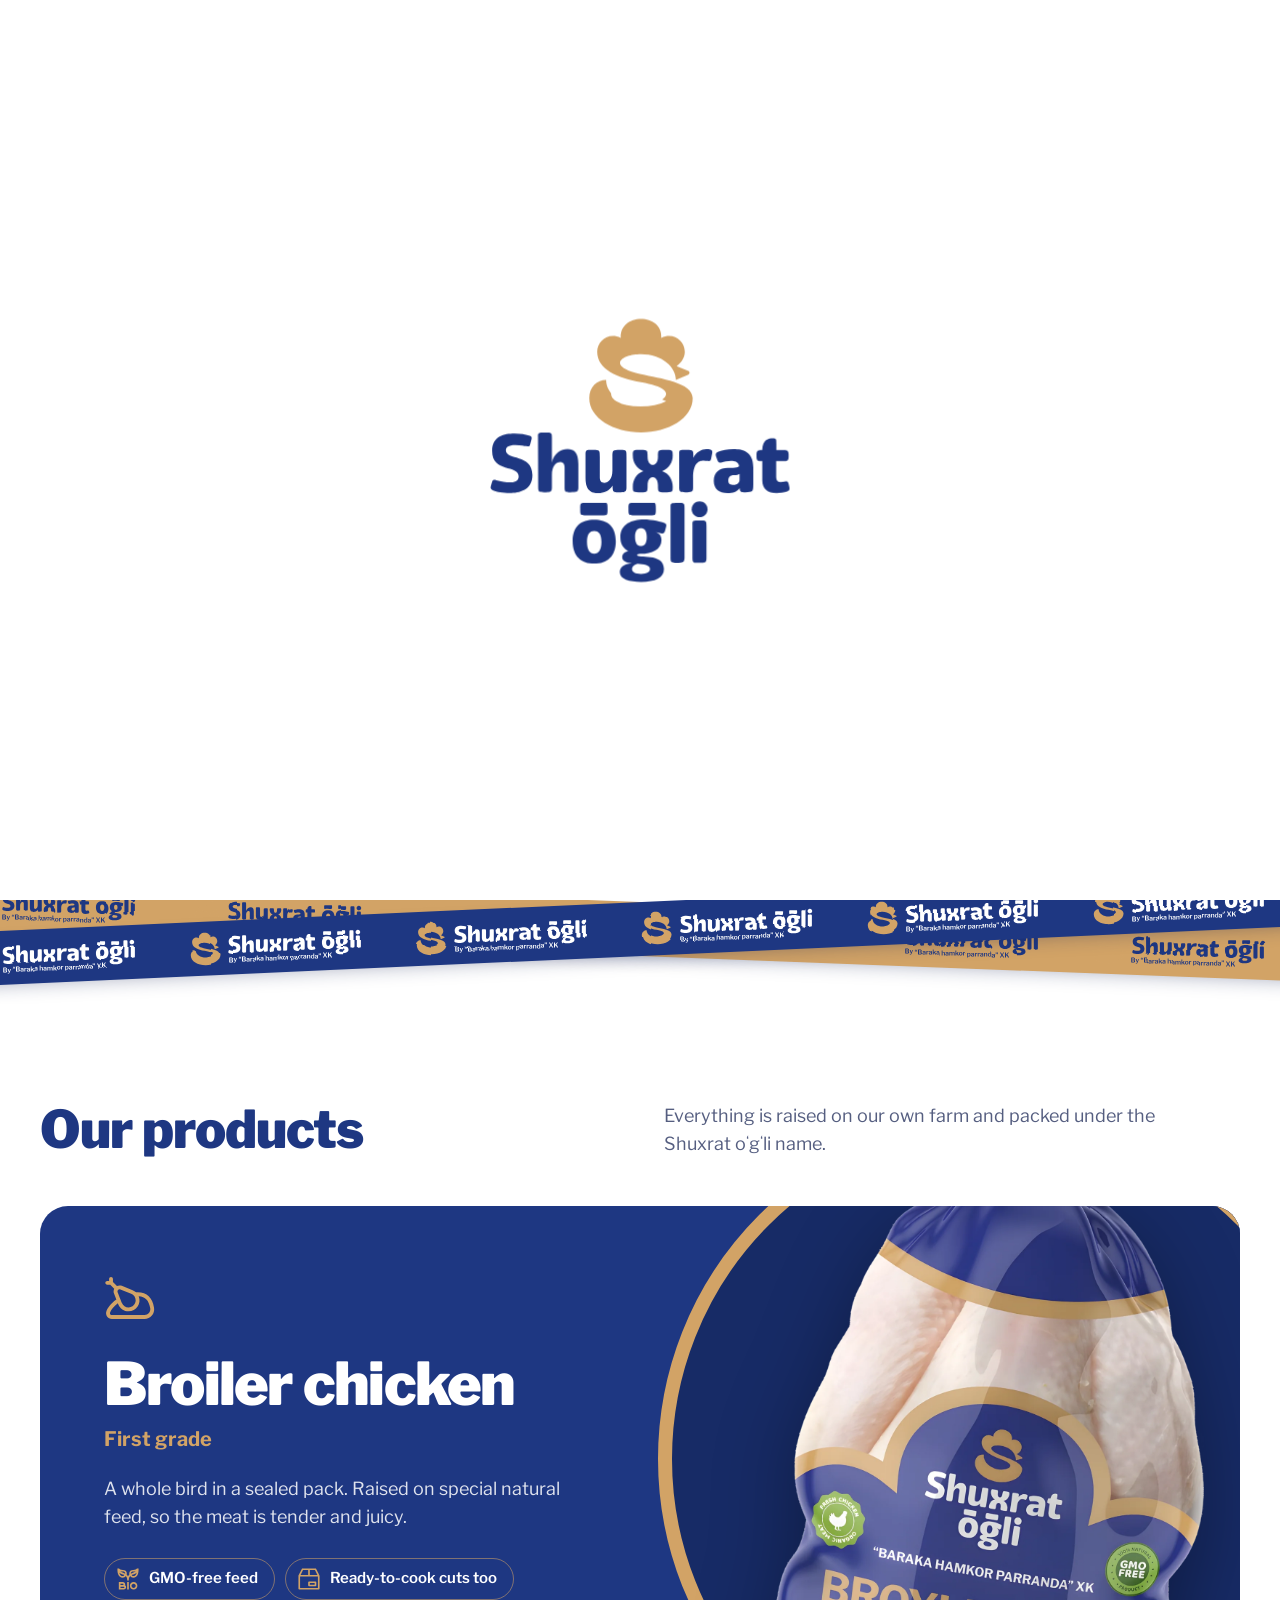
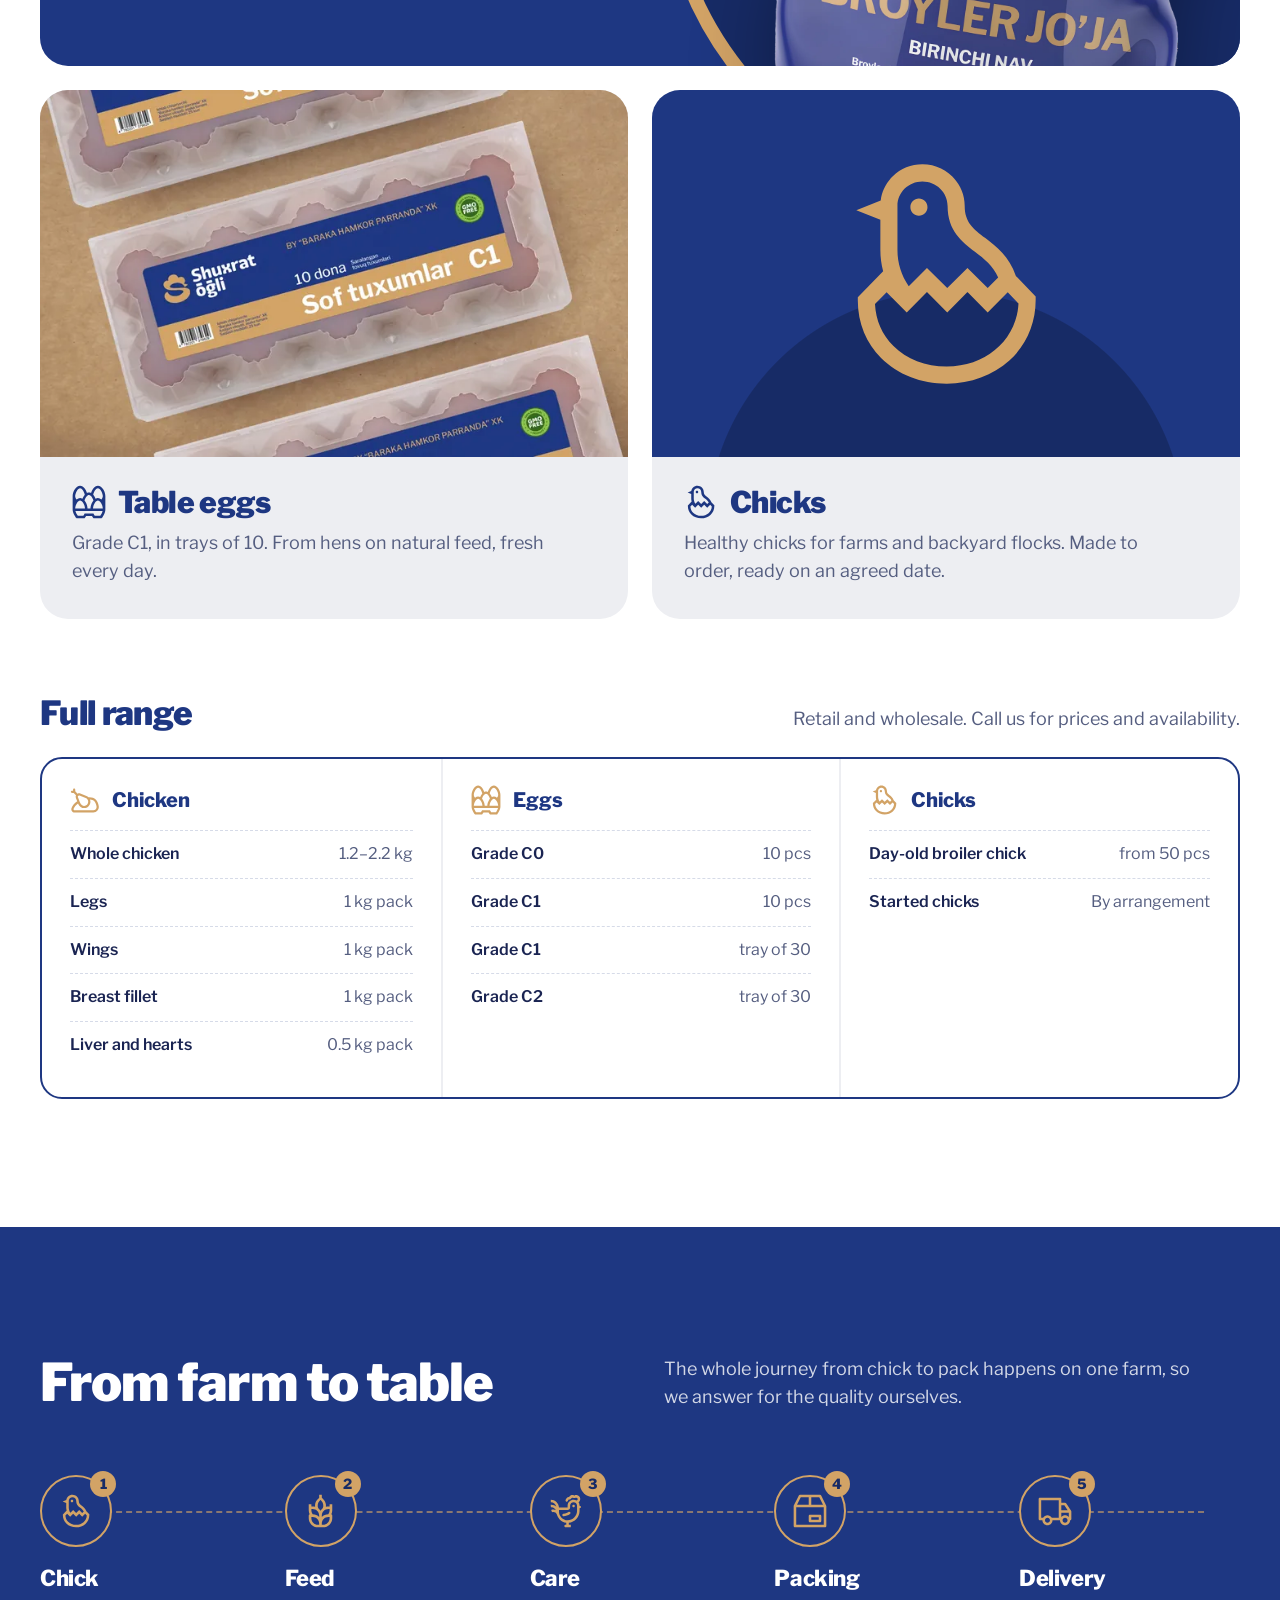
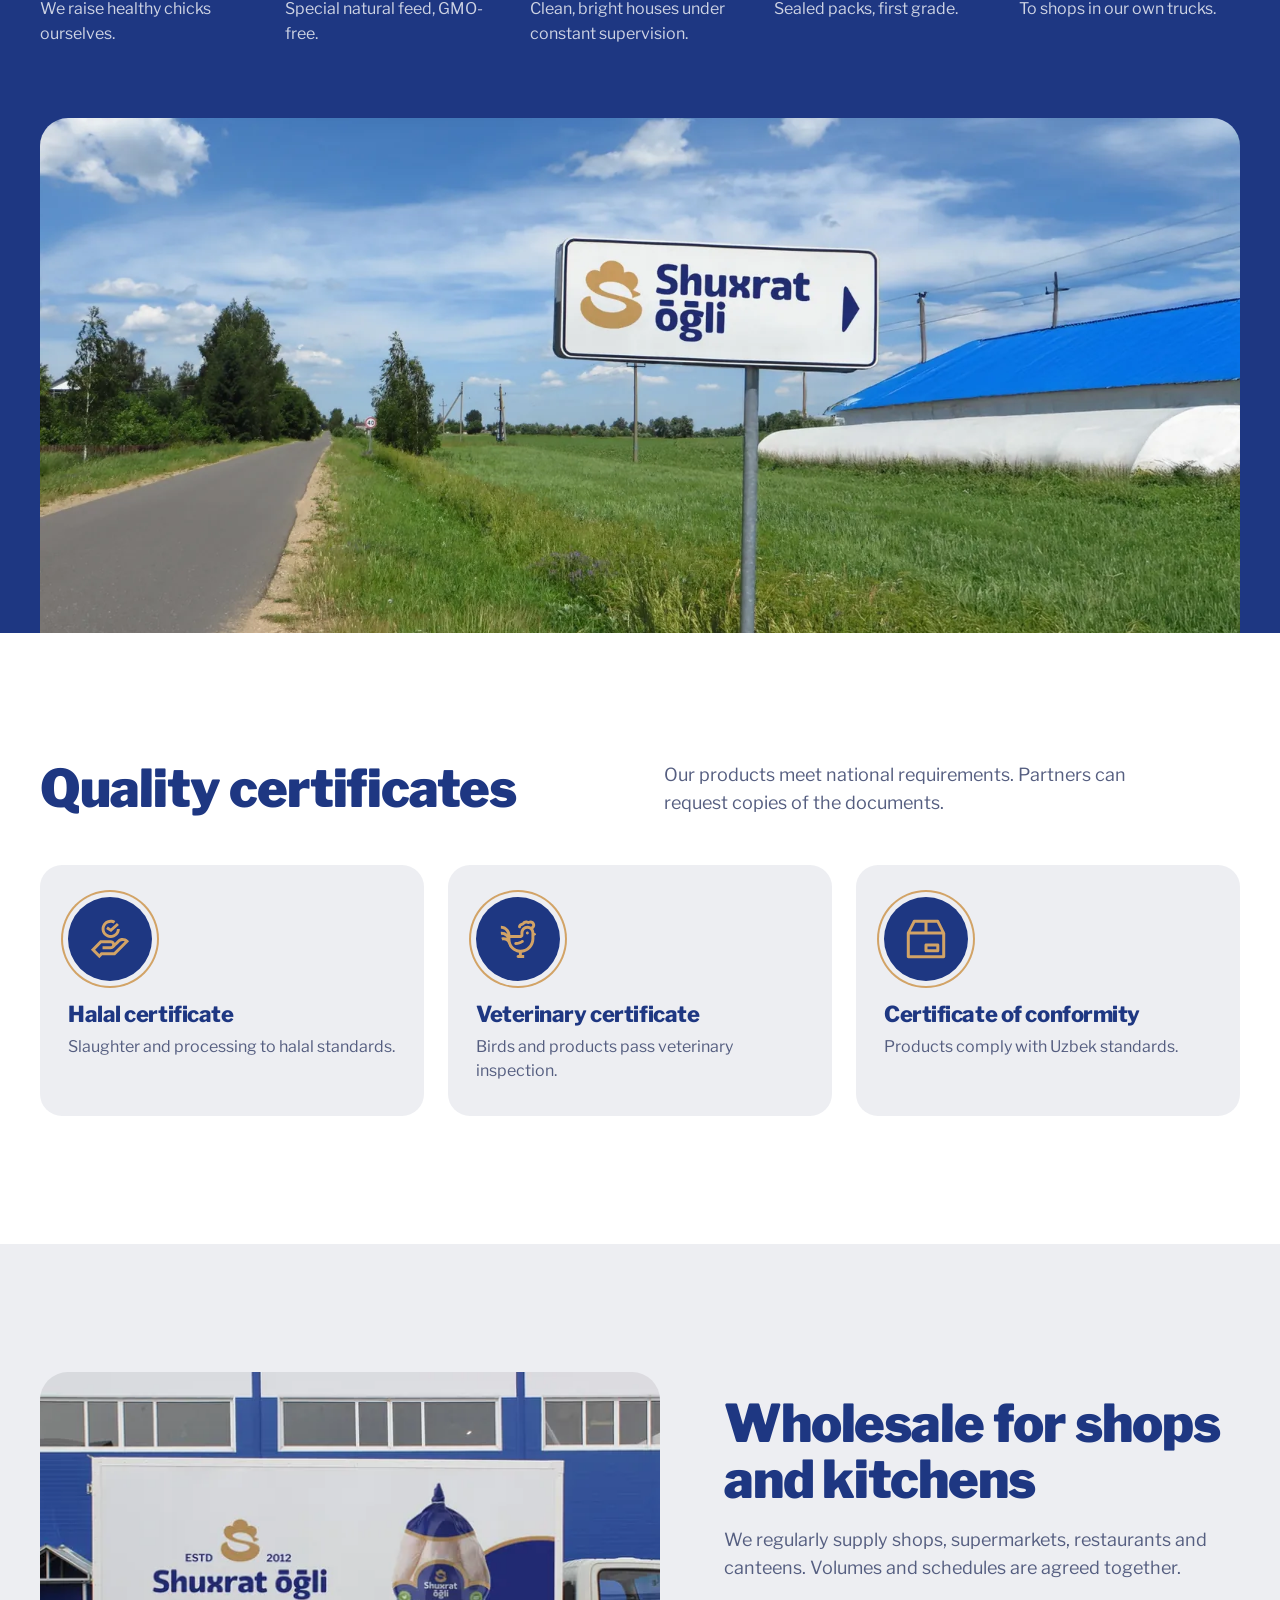
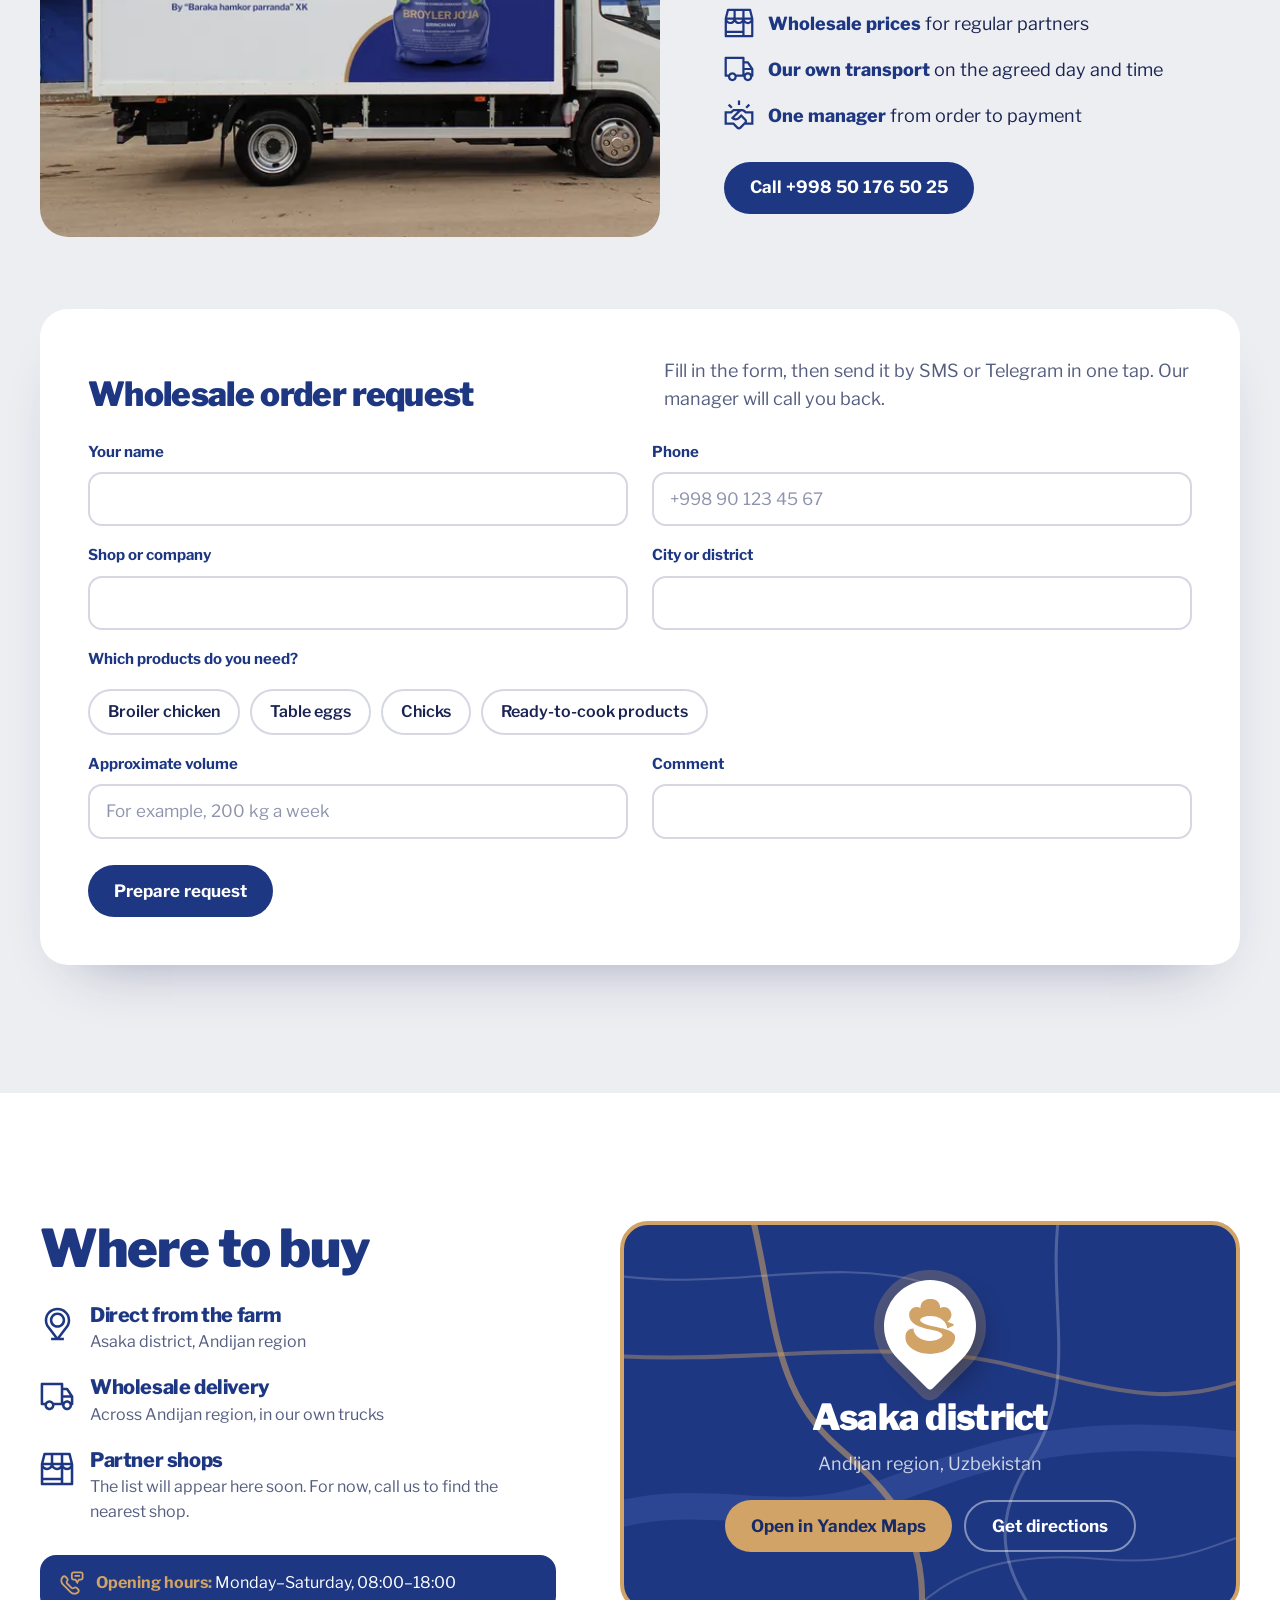
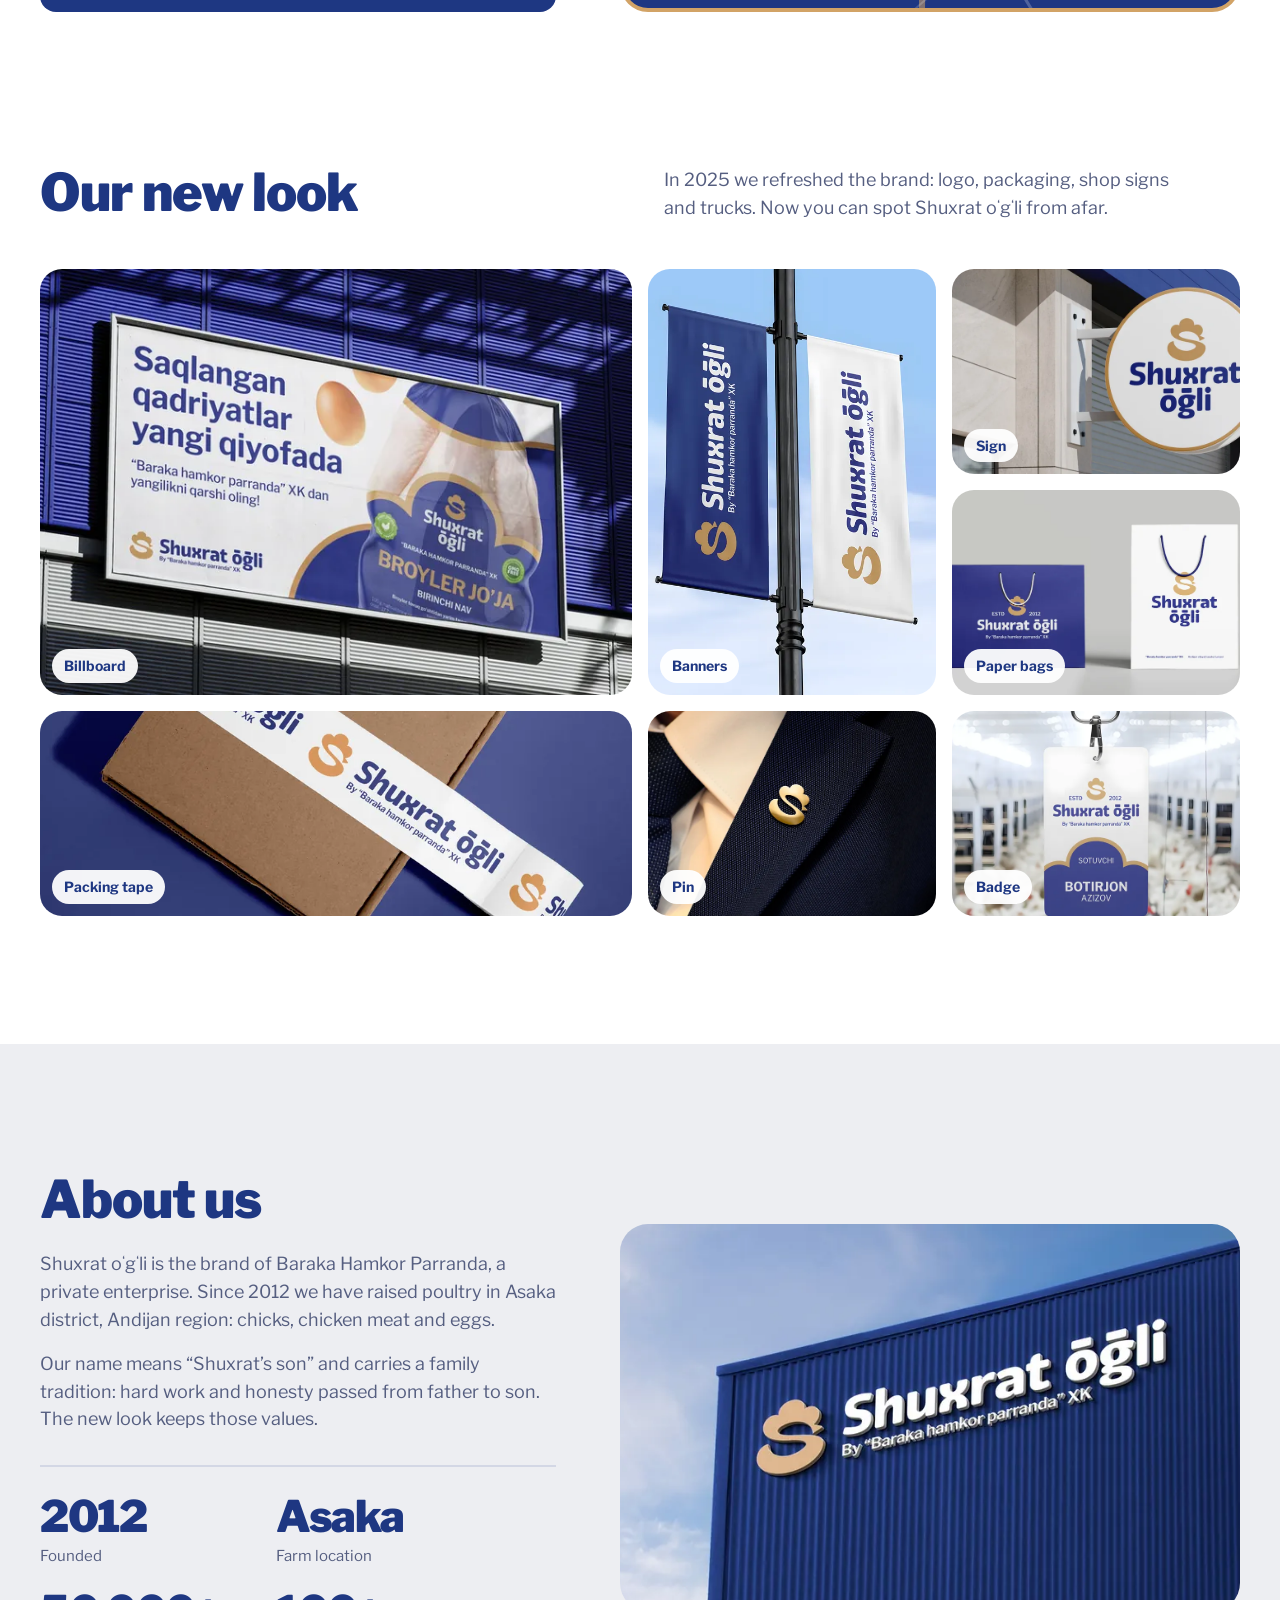
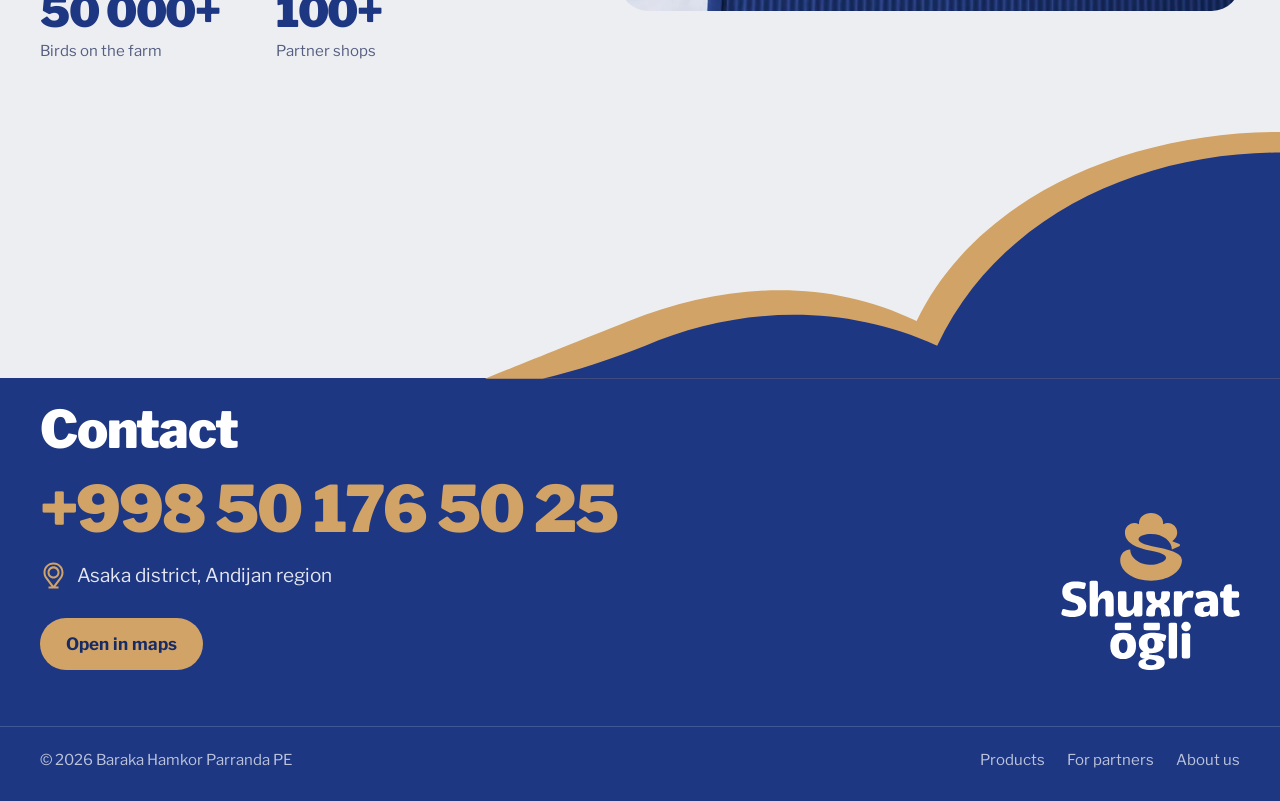
==== en/index.html @ 79441a8c "Telefon raqami: kompyuterda qo'ng'iroq oynasi (QR, nusxalash), telefonda to'g'ridan-to'g'ri qo'ng'ir" ====
<!doctype html>
<html lang="en">
<head>
<meta charset="utf-8">
<meta name="viewport" content="width=device-width, initial-scale=1">
<title>Shuxrat oʻgʻli — chicken, eggs and chicks</title>
<meta name="description" content="A brand of Baraka Hamkor Parranda. Since 2012 we have raised broilers, eggs and chicks in Asaka district, Uzbekistan. Wholesale and retail.">
<meta name="theme-color" content="#1E3782">
<!-- namuna: mijoz tasdiqlaguncha qidiruvda ko'rinmasin; haqiqiy domenga chiqqanda olib tashlang -->
<meta name="robots" content="noindex">
<link rel="icon" href="../favicon.svg" type="image/svg+xml">
<link rel="apple-touch-icon" href="../apple-touch-icon.png">
<link rel="alternate" hreflang="uz" href=".././">
<link rel="alternate" hreflang="ru" href="../ru/">
<link rel="alternate" hreflang="en" href="../en/">
<script type="application/ld+json">
{"@context": "https://schema.org", "@type": "LocalBusiness", "name": "Shuxrat oʻgʻli", "legalName": "Baraka Hamkor Parranda PE", "foundingDate": "2012", "telephone": "+998501765025", "address": {"@type": "PostalAddress", "addressRegion": "Andijan region", "addressLocality": "Asaka district", "addressCountry": "UZ"}, "geo": {"@type": "GeoCoordinates", "latitude": 40.595514, "longitude": 72.239171}, "description": "Poultry farm raising broilers, eggs and chicks.", "inLanguage": "en"}
</script>
<meta property="og:title" content="Shuxrat oʻgʻli — chicken, eggs and chicks">
<meta property="og:description" content="Raising poultry in Asaka district since 2012.">
<meta property="og:image" content="../rasm/bino-1600.webp">
<link rel="preconnect" href="https://fonts.googleapis.com">
<link rel="preconnect" href="https://fonts.gstatic.com" crossorigin>
<link href="https://fonts.googleapis.com/css2?family=Libre+Franklin:wght@400;500;600;700;800;900&display=swap" rel="stylesheet">
<script>
  // logo kirishi: sessiyada bir marta, kamroq harakat tanlanganda yo'q
  try { if (!sessionStorage.getItem('kirish') && !matchMedia('(prefers-reduced-motion: reduce)').matches) document.documentElement.classList.add('kirish-bor'); } catch (e) {}
</script>
<link rel="stylesheet" href="../uslub.css">
</head>
<body>
<!--KIRISH-->
<div class="kirish" aria-hidden="true">
<svg class="kirish-logo" viewBox="0 0 170.62 149.5">
<defs>
<clipPath id="k-s" clipPathUnits="userSpaceOnUse"><ellipse cx="85.93" cy="27" rx="27" ry="14"/><rect x="51.43" y="27" width="70" height="40"/></clipPath>
<mask id="k-m" maskUnits="userSpaceOnUse" x="0" y="-10" width="171" height="90">
<g clip-path="url(#k-s)"><path class="k-chiz" transform="translate(56.43 0)" d="M6 36C3 42 4 50 12 54C20 59 38 59 47 54C55 50 54 43 47 39.5C40 36 32 34.5 25 32.5C16 30 9 27 10 22C11 16 20 14.5 29 14.5C40 14.5 48 19 51 26L55.5 31" fill="none" stroke="#fff" stroke-width="16" stroke-linecap="round" stroke-linejoin="round" pathLength="1"/></g>
<circle class="k-toj" style="--i:0" cx="69.43" cy="17" r="13" fill="#fff"/>
<circle class="k-toj" style="--i:1" cx="85.93" cy="10.5" r="13" fill="#fff"/>
<circle class="k-toj" style="--i:2" cx="101.93" cy="17" r="13" fill="#fff"/>
</mask>
<clipPath id="k-hammasi"><path d="M85.90 0.00C79.51 0.03 73.93 3.87 74.35 10.78C67.67 7.26 60.94 12.41 60.94 18.60C60.94 28.88 72.72 33.59 85.86 35.94C112.69 40.74 95.31 49.31 85.86 49.31C75.70 49.31 66.02 43.20 66.02 34.65C60.94 34.65 56.43 38.47 56.43 45.04C56.43 56.48 70.38 64.51 85.86 64.51C101.33 64.51 115.29 56.44 115.26 45.04C115.24 36.15 96.95 33.92 85.86 31.41C66.32 26.98 74.17 19.99 85.86 19.99C98.03 19.99 105.70 27.46 105.70 34.65L112.77 31.63C113.20 31.45 113.46 31.04 113.46 30.57C113.45 30.11 113.18 29.71 112.75 29.54L106.09 26.87C109.51 24.21 110.77 21.39 110.77 18.60C110.78 12.41 104.09 7.26 97.40 10.78C97.83 3.68 92.11 0.07 85.90 0.00"/><path d="M11.37 92.91C9.18 92.91 5.89 92.28 3.61 91.68C1.51 91.18 1.46 91.68 1.00 93.19L0.46 95.02C0.00 96.48 0.73 97.07 1.92 97.53C3.70 98.26 7.44 98.99 11.19 98.99C16.44 98.99 24.11 97.48 24.11 88.76C24.11 76.57 9.00 80.49 9.00 74.70C9.00 72.96 10.23 71.64 14.52 71.64C17.35 71.64 19.63 72.14 20.50 72.32C22.15 72.64 22.56 72.41 22.83 71.23L23.52 68.76C24.06 66.93 23.42 66.66 22.15 66.29C20.04 65.75 17.26 65.20 13.84 65.20C8.26 65.20 1.19 66.57 1.19 75.06C1.19 87.53 16.30 82.69 16.30 89.44C16.30 92.41 13.47 92.91 11.37 92.91"/><path d="M42.41 84.49L42.41 95.89C42.41 98.50 43.11 98.53 45.71 98.53C49.19 98.53 50.25 98.44 50.25 95.89L50.25 82.64C50.25 75.61 47.58 74.01 44.11 74.01C40.41 74.01 36.25 76.48 35.20 81.68L35.20 80.95L35.20 67.26C35.20 64.57 34.81 64.51 31.69 64.51C27.17 64.51 27.29 64.63 27.30 67.05L27.40 95.89C27.40 98.38 28.16 98.53 30.73 98.53C34.23 98.53 35.20 98.49 35.20 95.89L35.20 88.67C35.20 83.74 37.44 81.36 39.91 81.36C41.64 81.36 42.41 82.53 42.41 84.49"/><path d="M74.11 74.47C69.63 74.47 69.59 74.61 69.59 78.58L69.59 86.16C69.59 90.87 67.21 93.14 64.98 93.14C63.20 93.14 62.42 92.00 62.42 90.04L62.42 78.58C62.42 74.56 62.33 74.47 58.72 74.47C54.11 74.47 54.30 74.58 54.30 77.82L54.30 90.44C54.30 97.74 57.81 98.99 61.60 98.99C64.57 98.99 67.99 97.62 69.68 94.70C69.68 98.30 70.09 98.53 73.01 98.53C76.52 98.53 77.59 98.50 77.59 95.89L77.59 78.62C77.59 74.88 77.87 74.47 74.11 74.47"/><path d="M95.52 94.56C95.52 98.44 95.66 98.53 99.13 98.53C103.88 98.53 103.92 98.39 103.92 95.29C103.92 91.59 102.01 87.98 97.94 86.48C102.01 84.97 103.92 81.32 103.92 77.71C103.92 74.60 103.88 74.47 99.13 74.47C95.66 74.47 95.52 74.56 95.52 78.44C95.52 81.36 94.15 83.01 92.55 83.01C91.00 83.01 89.63 81.36 89.63 78.44C89.63 74.56 89.50 74.47 86.03 74.47C81.23 74.47 81.23 74.60 81.23 77.71C81.23 81.32 83.15 84.97 87.17 86.48C83.15 87.98 81.23 91.59 81.23 95.29C81.23 98.39 81.23 98.53 86.03 98.53C89.50 98.53 89.63 98.44 89.63 94.56C89.63 91.54 91.00 89.86 92.55 89.86C94.15 89.86 95.52 91.54 95.52 94.56"/><path d="M115.66 78.53C115.66 74.56 115.52 74.47 112.01 74.47C107.49 74.47 107.58 74.50 107.58 76.92L107.58 95.89C107.58 98.38 108.44 98.53 111.00 98.53C114.49 98.53 115.48 98.47 115.48 95.89L115.48 90.27C115.48 82.18 118.45 80.49 121.50 80.49C122.19 80.49 123.01 80.63 123.65 80.72C125.11 81.00 125.48 80.63 125.75 79.40L126.34 76.43C126.57 75.24 126.44 74.65 125.34 74.24C124.75 74.06 123.88 74.01 122.97 74.01C120.41 74.01 117.35 75.61 115.66 78.94L115.66 78.53"/><path d="M127.27 92.00C127.27 96.61 130.33 98.99 135.13 98.99C138.05 98.99 140.61 98.30 141.98 96.16C142.11 98.39 142.80 98.53 145.26 98.53C149.42 98.53 149.74 98.35 149.74 94.10L149.74 84.33C149.74 75.33 143.76 74.01 138.55 74.01C134.94 74.01 132.25 74.60 129.97 75.43C128.64 75.93 128.00 76.66 128.60 78.30L129.33 80.22C129.92 81.82 130.74 81.96 131.93 81.55C132.98 81.27 135.08 80.68 137.18 80.68C139.04 80.68 141.05 81.13 141.60 83.18C141.91 84.34 139.93 84.65 135.31 84.65C130.70 84.65 127.27 87.12 127.27 92.00M138.64 88.76C140.56 88.76 141.20 88.40 141.93 88.03L141.93 91.33C141.93 93.20 140.65 94.30 138.64 94.30C136.63 94.30 135.54 93.74 135.54 91.86C135.54 89.99 136.63 88.76 138.64 88.76"/><path d="M153.82 74.47C152.77 74.47 151.58 74.70 151.58 77.02L151.58 78.49C151.58 80.63 152.86 80.81 153.82 80.81L154.87 80.81L154.87 91.71C154.87 96.46 157.79 98.99 163.04 98.99C165.14 98.99 167.47 98.58 168.79 98.17C170.16 97.75 170.62 97.25 170.30 95.79L169.84 93.74C169.48 92.28 168.70 92.18 167.56 92.46C166.92 92.60 166.15 92.78 165.28 92.78C163.59 92.78 162.77 91.86 162.77 89.89L162.77 80.81L167.61 80.81C168.56 80.81 169.84 80.63 169.84 78.49L169.84 77.02C169.84 74.70 168.66 74.47 167.61 74.47L162.86 74.47L162.86 71.04C162.86 68.12 162.77 67.85 160.94 67.85C158.34 67.85 155.19 68.44 154.82 74.47L153.82 74.47"/><path d="M119.18 103.67C121.68 103.67 123.70 105.69 123.70 108.19C123.70 110.68 121.68 112.70 119.18 112.70C116.69 112.70 114.67 110.68 114.67 108.19C114.67 105.69 116.69 103.67 119.18 103.67"/><path d="M59.25 139.09C66.60 139.09 71.53 134.93 71.53 126.35C71.53 117.72 66.65 114.11 59.25 114.11C51.81 114.11 47.01 117.72 47.01 126.35C47.01 134.93 51.85 139.09 59.25 139.09M59.25 133.42C56.69 133.42 55.14 131.14 55.14 126.76C55.14 122.33 56.69 120.50 59.25 120.50C61.81 120.50 63.36 122.33 63.36 126.76C63.36 131.14 61.81 133.42 59.25 133.42"/><path d="M74.14 124.11C74.14 127.94 75.83 130.50 78.61 131.96C76.56 132.56 75.19 133.61 75.19 135.43C75.19 137.76 77.70 138.54 80.71 138.90C75.83 139.41 73.82 141.32 73.82 144.02C73.82 147.90 79.20 149.50 86.01 149.50C93.91 149.50 98.93 147.35 98.93 142.19C98.93 132.69 83.63 136.35 83.63 134.20C83.63 133.79 84.27 133.51 85.41 133.47L85.83 133.47C91.99 133.47 97.52 131.09 97.52 125.75C97.52 123.20 96.33 121.78 94.00 121.10L97.61 121.96C98.93 122.28 99.34 121.14 99.52 120.59L100.16 118.08C100.39 117.30 100.48 116.57 99.20 116.03C97.83 115.43 92.40 114.06 87.33 114.06C80.89 114.06 74.14 116.57 74.14 124.11M85.83 129.13C83.82 129.13 82.49 127.44 82.49 123.93C82.49 120.36 83.82 118.99 85.83 118.99C87.84 118.99 89.16 120.36 89.16 123.93C89.16 127.49 87.84 129.13 85.83 129.13M85.92 144.93C82.45 144.93 80.76 143.83 80.76 142.14C80.76 141.00 81.72 139.95 83.86 139.22C87.52 139.54 90.99 139.91 90.99 142.19C90.99 143.83 89.39 144.93 85.92 144.93"/><path d="M110.62 107.25C110.62 104.68 110.18 104.61 107.10 104.61C102.58 104.61 102.67 104.83 102.67 107.25L102.67 135.99C102.67 138.60 103.55 138.63 106.14 138.63C109.64 138.63 110.46 138.55 110.62 135.99C110.65 135.50 110.62 134.88 110.62 134.20L110.62 107.25"/><path d="M115.15 135.99C115.15 138.67 115.91 138.63 118.57 138.63C122.10 138.63 123.10 138.74 123.10 135.99L123.10 117.64C123.10 114.58 122.74 114.57 119.52 114.57C115.00 114.57 115.15 114.64 115.15 117.06L115.15 135.99"/><path d="M81.02 104.61C78.89 104.61 78.74 105.22 78.74 107.71C78.74 111.29 78.74 111.66 81.34 111.63C85.03 111.59 88.59 111.74 92.27 111.63C94.09 111.58 94.31 111.27 94.31 108.54C94.31 104.60 94.15 104.61 92.41 104.61L81.02 104.61"/><path d="M53.58 104.61C51.45 104.61 51.30 105.22 51.30 107.71C51.30 111.29 51.30 111.66 53.90 111.63C57.59 111.59 61.15 111.74 64.83 111.63C66.65 111.58 66.87 111.27 66.87 108.54C66.87 104.60 66.71 104.61 64.97 104.61L53.58 104.61"/></clipPath>
<linearGradient id="k-nur" x1="0" x2="1"><stop offset="0" stop-color="#fff" stop-opacity="0"/><stop offset=".5" stop-color="#fff" stop-opacity=".55"/><stop offset="1" stop-color="#fff" stop-opacity="0"/></linearGradient>
</defs>
<g class="k-belgi"><path d="M85.90 0.00C79.51 0.03 73.93 3.87 74.35 10.78C67.67 7.26 60.94 12.41 60.94 18.60C60.94 28.88 72.72 33.59 85.86 35.94C112.69 40.74 95.31 49.31 85.86 49.31C75.70 49.31 66.02 43.20 66.02 34.65C60.94 34.65 56.43 38.47 56.43 45.04C56.43 56.48 70.38 64.51 85.86 64.51C101.33 64.51 115.29 56.44 115.26 45.04C115.24 36.15 96.95 33.92 85.86 31.41C66.32 26.98 74.17 19.99 85.86 19.99C98.03 19.99 105.70 27.46 105.70 34.65L112.77 31.63C113.20 31.45 113.46 31.04 113.46 30.57C113.45 30.11 113.18 29.71 112.75 29.54L106.09 26.87C109.51 24.21 110.77 21.39 110.77 18.60C110.78 12.41 104.09 7.26 97.40 10.78C97.83 3.68 92.11 0.07 85.90 0.00" fill="#D2A366" mask="url(#k-m)"/></g>
<g class="k-harflar">
<path style="--i:0" d="M11.37 92.91C9.18 92.91 5.89 92.28 3.61 91.68C1.51 91.18 1.46 91.68 1.00 93.19L0.46 95.02C0.00 96.48 0.73 97.07 1.92 97.53C3.70 98.26 7.44 98.99 11.19 98.99C16.44 98.99 24.11 97.48 24.11 88.76C24.11 76.57 9.00 80.49 9.00 74.70C9.00 72.96 10.23 71.64 14.52 71.64C17.35 71.64 19.63 72.14 20.50 72.32C22.15 72.64 22.56 72.41 22.83 71.23L23.52 68.76C24.06 66.93 23.42 66.66 22.15 66.29C20.04 65.75 17.26 65.20 13.84 65.20C8.26 65.20 1.19 66.57 1.19 75.06C1.19 87.53 16.30 82.69 16.30 89.44C16.30 92.41 13.47 92.91 11.37 92.91" fill="#1E3782"/>
<path style="--i:1" d="M42.41 84.49L42.41 95.89C42.41 98.50 43.11 98.53 45.71 98.53C49.19 98.53 50.25 98.44 50.25 95.89L50.25 82.64C50.25 75.61 47.58 74.01 44.11 74.01C40.41 74.01 36.25 76.48 35.20 81.68L35.20 80.95L35.20 67.26C35.20 64.57 34.81 64.51 31.69 64.51C27.17 64.51 27.29 64.63 27.30 67.05L27.40 95.89C27.40 98.38 28.16 98.53 30.73 98.53C34.23 98.53 35.20 98.49 35.20 95.89L35.20 88.67C35.20 83.74 37.44 81.36 39.91 81.36C41.64 81.36 42.41 82.53 42.41 84.49" fill="#1E3782"/>
<path style="--i:2" d="M74.11 74.47C69.63 74.47 69.59 74.61 69.59 78.58L69.59 86.16C69.59 90.87 67.21 93.14 64.98 93.14C63.20 93.14 62.42 92.00 62.42 90.04L62.42 78.58C62.42 74.56 62.33 74.47 58.72 74.47C54.11 74.47 54.30 74.58 54.30 77.82L54.30 90.44C54.30 97.74 57.81 98.99 61.60 98.99C64.57 98.99 67.99 97.62 69.68 94.70C69.68 98.30 70.09 98.53 73.01 98.53C76.52 98.53 77.59 98.50 77.59 95.89L77.59 78.62C77.59 74.88 77.87 74.47 74.11 74.47" fill="#1E3782"/>
<path style="--i:3" d="M95.52 94.56C95.52 98.44 95.66 98.53 99.13 98.53C103.88 98.53 103.92 98.39 103.92 95.29C103.92 91.59 102.01 87.98 97.94 86.48C102.01 84.97 103.92 81.32 103.92 77.71C103.92 74.60 103.88 74.47 99.13 74.47C95.66 74.47 95.52 74.56 95.52 78.44C95.52 81.36 94.15 83.01 92.55 83.01C91.00 83.01 89.63 81.36 89.63 78.44C89.63 74.56 89.50 74.47 86.03 74.47C81.23 74.47 81.23 74.60 81.23 77.71C81.23 81.32 83.15 84.97 87.17 86.48C83.15 87.98 81.23 91.59 81.23 95.29C81.23 98.39 81.23 98.53 86.03 98.53C89.50 98.53 89.63 98.44 89.63 94.56C89.63 91.54 91.00 89.86 92.55 89.86C94.15 89.86 95.52 91.54 95.52 94.56" fill="#1E3782"/>
<path style="--i:4" d="M115.66 78.53C115.66 74.56 115.52 74.47 112.01 74.47C107.49 74.47 107.58 74.50 107.58 76.92L107.58 95.89C107.58 98.38 108.44 98.53 111.00 98.53C114.49 98.53 115.48 98.47 115.48 95.89L115.48 90.27C115.48 82.18 118.45 80.49 121.50 80.49C122.19 80.49 123.01 80.63 123.65 80.72C125.11 81.00 125.48 80.63 125.75 79.40L126.34 76.43C126.57 75.24 126.44 74.65 125.34 74.24C124.75 74.06 123.88 74.01 122.97 74.01C120.41 74.01 117.35 75.61 115.66 78.94L115.66 78.53" fill="#1E3782"/>
<path style="--i:5" d="M127.27 92.00C127.27 96.61 130.33 98.99 135.13 98.99C138.05 98.99 140.61 98.30 141.98 96.16C142.11 98.39 142.80 98.53 145.26 98.53C149.42 98.53 149.74 98.35 149.74 94.10L149.74 84.33C149.74 75.33 143.76 74.01 138.55 74.01C134.94 74.01 132.25 74.60 129.97 75.43C128.64 75.93 128.00 76.66 128.60 78.30L129.33 80.22C129.92 81.82 130.74 81.96 131.93 81.55C132.98 81.27 135.08 80.68 137.18 80.68C139.04 80.68 141.05 81.13 141.60 83.18C141.91 84.34 139.93 84.65 135.31 84.65C130.70 84.65 127.27 87.12 127.27 92.00M138.64 88.76C140.56 88.76 141.20 88.40 141.93 88.03L141.93 91.33C141.93 93.20 140.65 94.30 138.64 94.30C136.63 94.30 135.54 93.74 135.54 91.86C135.54 89.99 136.63 88.76 138.64 88.76" fill="#1E3782"/>
<path style="--i:6" d="M153.82 74.47C152.77 74.47 151.58 74.70 151.58 77.02L151.58 78.49C151.58 80.63 152.86 80.81 153.82 80.81L154.87 80.81L154.87 91.71C154.87 96.46 157.79 98.99 163.04 98.99C165.14 98.99 167.47 98.58 168.79 98.17C170.16 97.75 170.62 97.25 170.30 95.79L169.84 93.74C169.48 92.28 168.70 92.18 167.56 92.46C166.92 92.60 166.15 92.78 165.28 92.78C163.59 92.78 162.77 91.86 162.77 89.89L162.77 80.81L167.61 80.81C168.56 80.81 169.84 80.63 169.84 78.49L169.84 77.02C169.84 74.70 168.66 74.47 167.61 74.47L162.86 74.47L162.86 71.04C162.86 68.12 162.77 67.85 160.94 67.85C158.34 67.85 155.19 68.44 154.82 74.47L153.82 74.47" fill="#1E3782"/>
<path style="--i:7" d="M59.25 139.09C66.60 139.09 71.53 134.93 71.53 126.35C71.53 117.72 66.65 114.11 59.25 114.11C51.81 114.11 47.01 117.72 47.01 126.35C47.01 134.93 51.85 139.09 59.25 139.09M59.25 133.42C56.69 133.42 55.14 131.14 55.14 126.76C55.14 122.33 56.69 120.50 59.25 120.50C61.81 120.50 63.36 122.33 63.36 126.76C63.36 131.14 61.81 133.42 59.25 133.42" fill="#1E3782"/>
<path style="--i:8" d="M53.58 104.61C51.45 104.61 51.30 105.22 51.30 107.71C51.30 111.29 51.30 111.66 53.90 111.63C57.59 111.59 61.15 111.74 64.83 111.63C66.65 111.58 66.87 111.27 66.87 108.54C66.87 104.60 66.71 104.61 64.97 104.61L53.58 104.61" fill="#1E3782"/>
<path style="--i:9" d="M74.14 124.11C74.14 127.94 75.83 130.50 78.61 131.96C76.56 132.56 75.19 133.61 75.19 135.43C75.19 137.76 77.70 138.54 80.71 138.90C75.83 139.41 73.82 141.32 73.82 144.02C73.82 147.90 79.20 149.50 86.01 149.50C93.91 149.50 98.93 147.35 98.93 142.19C98.93 132.69 83.63 136.35 83.63 134.20C83.63 133.79 84.27 133.51 85.41 133.47L85.83 133.47C91.99 133.47 97.52 131.09 97.52 125.75C97.52 123.20 96.33 121.78 94.00 121.10L97.61 121.96C98.93 122.28 99.34 121.14 99.52 120.59L100.16 118.08C100.39 117.30 100.48 116.57 99.20 116.03C97.83 115.43 92.40 114.06 87.33 114.06C80.89 114.06 74.14 116.57 74.14 124.11M85.83 129.13C83.82 129.13 82.49 127.44 82.49 123.93C82.49 120.36 83.82 118.99 85.83 118.99C87.84 118.99 89.16 120.36 89.16 123.93C89.16 127.49 87.84 129.13 85.83 129.13M85.92 144.93C82.45 144.93 80.76 143.83 80.76 142.14C80.76 141.00 81.72 139.95 83.86 139.22C87.52 139.54 90.99 139.91 90.99 142.19C90.99 143.83 89.39 144.93 85.92 144.93" fill="#1E3782"/>
<path style="--i:10" d="M81.02 104.61C78.89 104.61 78.74 105.22 78.74 107.71C78.74 111.29 78.74 111.66 81.34 111.63C85.03 111.59 88.59 111.74 92.27 111.63C94.09 111.58 94.31 111.27 94.31 108.54C94.31 104.60 94.15 104.61 92.41 104.61L81.02 104.61" fill="#1E3782"/>
<path style="--i:11" d="M110.62 107.25C110.62 104.68 110.18 104.61 107.10 104.61C102.58 104.61 102.67 104.83 102.67 107.25L102.67 135.99C102.67 138.60 103.55 138.63 106.14 138.63C109.64 138.63 110.46 138.55 110.62 135.99C110.65 135.50 110.62 134.88 110.62 134.20L110.62 107.25" fill="#1E3782"/>
<path style="--i:12" d="M115.15 135.99C115.15 138.67 115.91 138.63 118.57 138.63C122.10 138.63 123.10 138.74 123.10 135.99L123.10 117.64C123.10 114.58 122.74 114.57 119.52 114.57C115.00 114.57 115.15 114.64 115.15 117.06L115.15 135.99" fill="#1E3782"/>
<path style="--i:13" d="M119.18 103.67C121.68 103.67 123.70 105.69 123.70 108.19C123.70 110.68 121.68 112.70 119.18 112.70C116.69 112.70 114.67 110.68 114.67 108.19C114.67 105.69 116.69 103.67 119.18 103.67" fill="#1E3782"/>
</g>
<g clip-path="url(#k-hammasi)"><rect class="k-nur" x="-60" y="0" width="60" height="150" fill="url(#k-nur)"/></g>
</svg>
</div>
<!--/KIRISH-->

<a class="otish" href="#asosiy">Skip to main content</a>

<header class="sarlavha">
  <div class="sarlavha-ichi">
    <a class="logo" href="#" aria-label="Shuxrat oʻgʻli — home">
      <img src="../logo/logo-yotiq.svg" alt="Shuxrat oʻgʻli" width="190" height="36">
    </a>
    <nav class="menyu" id="menyu" aria-label="Main menu">
      <a href="#mahsulotlar">Products</a>
      <a href="#xojalik">Farm</a>
      <a href="#hamkorlarga">For partners</a>
      <a href="#sotuv">Where to buy</a>
      <a href="#biz-haqimizda">About us</a>
      <a href="#aloqa">Contact</a>
      <div class="tillar" role="group" aria-label="Language">
        <a href=".././" hreflang="uz" lang="uz">UZ</a>
        <a href="../ru/" hreflang="ru" lang="ru">RU</a>
        <a href="../en/" hreflang="en" aria-current="page" lang="en">EN</a>
      </div>
    </nav>
    <a class="tel-tugma" href="tel:+998501765025">
      <i class="ik ik-oq" style="--ik:url(ikon/qongiroq.svg)" aria-hidden="true"></i>
      <span>+998 50 176 50 25</span>
    </a>
    <button class="menyu-tugma" type="button" aria-expanded="false" aria-controls="menyu">
      <span class="sr">Open menu</span>
      <span class="chiziq"></span><span class="chiziq"></span>
    </button>
  </div>
</header>

<main id="asosiy">

  <!-- Bosh qism: brendbuk muqovasidagi «taroq» shakli ichida surat -->
  <section class="bosh">
    <div class="bosh-ichi">
      <div class="bosh-matn">
        <h1>Time‑honoured values, a new look</h1>
        <p class="bosh-izoh">Since 2012 we have raised broilers, eggs and chicks in Asaka district. Straight from our farm to your shop and your table.</p>
        <div class="tugmalar">
          <a class="tugma tugma-asosiy" href="#mahsulotlar">See our products</a>
          <a class="tugma tugma-chiziq" href="#hamkorlarga">Wholesale order</a>
        </div>
        <ul class="afzallik">
          <li><i class="ik ik-oltin" style="--ik:url(ikon/bugdoy.svg)" aria-hidden="true"></i>Natural feed</li>
          <li><i class="ik ik-oltin" style="--ik:url(ikon/bio.svg)" aria-hidden="true"></i>GMO-free</li>
          <li><i class="ik ik-oltin" style="--ik:url(ikon/sifat.svg)" aria-hidden="true"></i>First grade</li>
          <li><i class="ik ik-oltin" style="--ik:url(ikon/yetkazish.svg)" aria-hidden="true"></i>Our own delivery</li>
        </ul>
      </div>
      <div class="bosh-taroq">
        <svg viewBox="0 0 476.83 358.03" role="img" aria-label="A hen and fresh eggs">
          <defs>
            <clipPath id="taroq-ichi">
              <path d="M476.83 10.36C357.47 10.89 253.23 82.67 261.09 211.92C136.13 146.16 10.31 242.32 10.38 358.03L476.83 358.03Z"/>
            </clipPath>
          </defs>
          <path class="taroq-hoshiya" d="M476.83 0C470.84 .02 465.09 .21 459.6 .54C403.19 3.97 350.98 23.08 312.8 56.47C275.06 89.49 251.12 136.22 250.33 195.33C225.77 184.87 201.3 180.13 177.81 180.14C143.65 180.16 111.68 190.24 84.54 207.37C57.43 224.5 35.11 248.67 20.24 276.92C7.32 301.48 0 329.16 .02 358.03L476.83 358.03Z"/>
          <g clip-path="url(#taroq-ichi)">
            <rect width="476.83" height="358.03" fill="#1E3782"/>
            <image href="../rasm/tuxumlar-1400.webp" x="0" y="150" width="252" height="208.03" preserveAspectRatio="xMidYMid slice"/>
            <image href="../rasm/tovuq-tuxum-2000.webp" x="259" y="8" width="217.83" height="350.03" preserveAspectRatio="xMidYMax slice"/>
          </g>
          <rect class="taroq-hoshiya" x="250.33" y="195.33" width="10.76" height="162.7"/>
        </svg>
        <a class="suzuvchi suzuvchi-broyler" href="#mahsulotlar">
          <img src="../rasm/broyler-kesma-606.webp" srcset="../rasm/broyler-kesma-606.webp 606w, ../rasm/broyler-kesma-1212.webp 1212w" sizes="64px" alt="" aria-hidden="true">
          <span><b>Broiler chicken</b>First grade</span>
        </a>
        <a class="suzuvchi suzuvchi-tuxum" href="#mahsulotlar">
          <i class="ik ik-oltin" style="--ik:url(ikon/tuxum-quti.svg)" aria-hidden="true"></i>
          <span><b>Table eggs</b>Grade C1, pack of 10</span>
        </a>
      </div>
    </div>
  </section>

  <!-- Brendbukdagi skoch lentalari -->
  <div class="lentalar" aria-hidden="true">
    <div class="lenta lenta-oltin"><div class="lenta-yol"></div></div>
    <div class="lenta lenta-kok"><div class="lenta-yol"></div></div>
  </div>

<!-- Mahsulotlar -->
  <section class="mahsulotlar" id="mahsulotlar" aria-labelledby="mahsulotlar-sarlavha">
    <div class="ichki">
      <div class="bolim-bosh">
        <h2 id="mahsulotlar-sarlavha">Our products</h2>
        <p>Everything is raised on our own farm and packed under the Shuxrat oʻgʻli name.</p>
      </div>

      <article class="mahsulot-asosiy">
        <div class="mahsulot-matn">
          <i class="ik mahsulot-ikon ik-oltin" style="--ik:url(ikon/tovuq.svg)" aria-hidden="true"></i>
          <h3>Broiler chicken</h3>
          <p class="nav-belgi">First grade</p>
          <p>A whole bird in a sealed pack. Raised on special natural feed, so the meat is tender and juicy.</p>
          <ul class="belgilar">
            <li><i class="ik ik-oltin" style="--ik:url(ikon/bio.svg)" aria-hidden="true"></i>GMO-free feed</li>
            <li><i class="ik ik-oltin" style="--ik:url(ikon/quti.svg)" aria-hidden="true"></i>Ready-to-cook cuts too</li>
          </ul>
        </div>
        <div class="mahsulot-rasm">
          <img src="../rasm/broyler-kesma-1212.webp" alt="Broiler chicken in Shuxrat oʻgʻli packaging" width="606" height="681">
        </div>
      </article>

      <div class="mahsulot-juft">
        <article class="mahsulot">
          <figure>
            <img src="../rasm/tuxum-lotok-800.webp" srcset="../rasm/tuxum-lotok-800.webp 800w, ../rasm/tuxum-lotok-1600.webp 1600w" sizes="(min-width: 900px) 560px, 100vw" alt="A 10-egg tray of Sof tuxumlar C1" width="800" height="450">
          </figure>
          <div class="mahsulot-tavsif">
            <h3><i class="ik ik-kok" style="--ik:url(ikon/tuxum-quti.svg)" aria-hidden="true"></i>Table eggs</h3>
            <p>Grade C1, in trays of 10. From hens on natural feed, fresh every day.</p>
          </div>
        </article>
        <article class="mahsulot">
          <figure class="ikon-rasm" data-toldir="Haqiqiy surat: xoʻjalikdagi joʻjalar">
            <i class="ik ik-oltin" style="--ik:url(ikon/joja.svg)" aria-hidden="true"></i>
          </figure>
          <div class="mahsulot-tavsif">
            <h3><i class="ik ik-kok" style="--ik:url(ikon/joja.svg)" aria-hidden="true"></i>Chicks</h3>
            <p>Healthy chicks for farms and backyard flocks. Made to order, ready on an agreed date.</p>
          </div>
        </article>
      </div>

      <div class="assortiment" id="assortiment">
        <div class="assortiment-bosh">
          <h3>Full range</h3>
          <p>Retail and wholesale. Call us for prices and availability.</p>
        </div>
        <div class="assortiment-panjara" data-toldir="Assortiment: mijozdan aniq roʻyxat, ogʻirlik va qadoq">
          <section class="tur" aria-labelledby="tur-gosht">
            <h4 id="tur-gosht"><i class="ik ik-oltin" style="--ik:url(ikon/tovuq.svg)" aria-hidden="true"></i>Chicken</h4>
            <ul>
              <li><span>Whole chicken</span><span>1.2–2.2 kg</span></li>
              <li><span>Legs</span><span>1 kg pack</span></li>
              <li><span>Wings</span><span>1 kg pack</span></li>
              <li><span>Breast fillet</span><span>1 kg pack</span></li>
              <li><span>Liver and hearts</span><span>0.5 kg pack</span></li>
            </ul>
          </section>
          <section class="tur" aria-labelledby="tur-tuxum">
            <h4 id="tur-tuxum"><i class="ik ik-oltin" style="--ik:url(ikon/tuxum-quti.svg)" aria-hidden="true"></i>Eggs</h4>
            <ul>
              <li><span>Grade C0</span><span>10 pcs</span></li>
              <li><span>Grade C1</span><span>10 pcs</span></li>
              <li><span>Grade C1</span><span>tray of 30</span></li>
              <li><span>Grade C2</span><span>tray of 30</span></li>
            </ul>
          </section>
          <section class="tur" aria-labelledby="tur-joja">
            <h4 id="tur-joja"><i class="ik ik-oltin" style="--ik:url(ikon/joja.svg)" aria-hidden="true"></i>Chicks</h4>
            <ul>
              <li><span>Day-old broiler chick</span><span>from 50 pcs</span></li>
              <li><span>Started chicks</span><span>By arrangement</span></li>
            </ul>
          </section>
        </div>
      </div>
    </div>
  </section>

  <!-- Xo'jalikdan dasturxongacha: haqiqiy ketma-ketlik -->
  <section class="xojalik" id="xojalik" aria-labelledby="xojalik-sarlavha">
    <div class="ichki">
      <div class="xojalik-bosh">
        <h2 id="xojalik-sarlavha">From farm to table</h2>
        <p>The whole journey from chick to pack happens on one farm, so we answer for the quality ourselves.</p>
      </div>
      <ol class="yol">
        <li>
          <span class="yol-ikon"><i class="ik" style="--ik:url(ikon/joja.svg)" aria-hidden="true"></i></span>
          <h3>Chick</h3>
          <p>We raise healthy chicks ourselves.</p>
        </li>
        <li>
          <span class="yol-ikon"><i class="ik" style="--ik:url(ikon/bugdoy.svg)" aria-hidden="true"></i></span>
          <h3>Feed</h3>
          <p>Special natural feed, GMO-free.</p>
        </li>
        <li>
          <span class="yol-ikon"><i class="ik" style="--ik:url(ikon/xoroz.svg)" aria-hidden="true"></i></span>
          <h3>Care</h3>
          <p>Clean, bright houses under constant supervision.</p>
        </li>
        <li>
          <span class="yol-ikon"><i class="ik" style="--ik:url(ikon/quti.svg)" aria-hidden="true"></i></span>
          <h3>Packing</h3>
          <p>Sealed packs, first grade.</p>
        </li>
        <li>
          <span class="yol-ikon"><i class="ik" style="--ik:url(ikon/yetkazish.svg)" aria-hidden="true"></i></span>
          <h3>Delivery</h3>
          <p>To shops in our own trucks.</p>
        </li>
      </ol>
      <figure class="xojalik-rasm">
        <img src="../rasm/yol-belgi-800.webp" srcset="../rasm/yol-belgi-800.webp 800w, ../rasm/yol-belgi-1600.webp 1600w" sizes="(min-width: 1200px) 1140px, 100vw" alt="Shuxrat oʻgʻli sign on the road to the farm" width="800" height="450">
      </figure>
    </div>
  </section>

  <!-- Sifat hujjatlari -->
  <section class="sifat" id="sifat" aria-labelledby="sifat-sarlavha">
    <div class="ichki">
      <div class="bolim-bosh">
        <h2 id="sifat-sarlavha">Quality certificates</h2>
        <p>Our products meet national requirements. Partners can request copies of the documents.</p>
      </div>
      <ul class="sifat-royxat" data-toldir="Sertifikatlar: raqami, berilgan sanasi, PDF nusxasi">
        <li>
          <span class="muhr"><i class="ik ik-oltin" style="--ik:url(ikon/sifat.svg)" aria-hidden="true"></i></span>
          <h3>Halal certificate</h3>
          <p>Slaughter and processing to halal standards.</p>
        </li>
        <li>
          <span class="muhr"><i class="ik ik-oltin" style="--ik:url(ikon/xoroz.svg)" aria-hidden="true"></i></span>
          <h3>Veterinary certificate</h3>
          <p>Birds and products pass veterinary inspection.</p>
        </li>
        <li>
          <span class="muhr"><i class="ik ik-oltin" style="--ik:url(ikon/quti.svg)" aria-hidden="true"></i></span>
          <h3>Certificate of conformity</h3>
          <p>Products comply with Uzbek standards.</p>
        </li>
      </ul>
    </div>
  </section>

  <!-- Hamkorlarga (ulgurji) -->
  <section class="hamkor" id="hamkorlarga" aria-labelledby="hamkor-sarlavha">
    <div class="ichki hamkor-ichi">
      <figure class="hamkor-rasm">
        <img src="../rasm/yuk-mashina-800.webp" srcset="../rasm/yuk-mashina-800.webp 800w, ../rasm/yuk-mashina-1600.webp 1600w" sizes="(min-width: 900px) 600px, 100vw" alt="Shuxrat oʻgʻli delivery truck" width="800" height="450">
      </figure>
      <div class="hamkor-matn">
        <h2 id="hamkor-sarlavha">Wholesale for shops and kitchens</h2>
        <p>We regularly supply shops, supermarkets, restaurants and canteens. Volumes and schedules are agreed together.</p>
        <ul class="hamkor-royxat">
          <li><i class="ik ik-kok" style="--ik:url(ikon/dokon.svg)" aria-hidden="true"></i><span><b>Wholesale prices</b> for regular partners</span></li>
          <li><i class="ik ik-kok" style="--ik:url(ikon/yetkazish.svg)" aria-hidden="true"></i><span><b>Our own transport</b> on the agreed day and time</span></li>
          <li><i class="ik ik-kok" style="--ik:url(ikon/hamkorlik.svg)" aria-hidden="true"></i><span><b>One manager</b> from order to payment</span></li>
        </ul>
        <a class="tugma tugma-asosiy" href="tel:+998501765025">Call +998 50 176 50 25</a>
      </div>
    </div>
      <div class="ichki">
      <form class="ariza" id="ariza" novalidate>
        <div class="ariza-bosh">
          <h3 id="ariza-sarlavha">Wholesale order request</h3>
          <p>Fill in the form, then send it by SMS or Telegram in one tap. Our manager will call you back.</p>
        </div>
        <div class="ariza-maydonlar">
          <label class="maydon"><span>Your name</span><input name="ism" required autocomplete="name"></label>
          <label class="maydon"><span>Phone</span><input name="tel" type="tel" required inputmode="tel" autocomplete="tel" placeholder="+998 90 123 45 67"></label>
          <label class="maydon"><span>Shop or company</span><input name="korxona" autocomplete="organization"></label>
          <label class="maydon"><span>City or district</span><input name="manzil" autocomplete="address-level2"></label>
          <fieldset class="maydon keng tanlov">
            <legend>Which products do you need?</legend>
            <label><input type="checkbox" name="mahsulot" value="1"><span>Broiler chicken</span></label>
            <label><input type="checkbox" name="mahsulot" value="2"><span>Table eggs</span></label>
            <label><input type="checkbox" name="mahsulot" value="3"><span>Chicks</span></label>
            <label><input type="checkbox" name="mahsulot" value="4"><span>Ready-to-cook products</span></label>
          </fieldset>
          <label class="maydon"><span>Approximate volume</span><input name="hajm" placeholder="For example, 200 kg a week"></label>
          <label class="maydon"><span>Comment</span><input name="izoh"></label>
        </div>
        <p class="ariza-xato" role="alert" hidden>Enter your name and phone number.</p>
        <button class="tugma tugma-asosiy" type="submit">Prepare request</button>
        <div class="ariza-natija" role="status" tabindex="-1" hidden>
          <h4>Request ready</h4>
          <p>Choose how to send it, or copy the text and send it wherever suits you.</p>
          <pre class="ariza-matn"></pre>
          <div class="tugmalar">
            <a class="tugma tugma-asosiy ariza-sms" href="#">Send SMS</a>
            <a class="tugma tugma-chiziq ariza-tg" href="#" target="_blank" rel="noopener" hidden>Send via Telegram</a>
            <button class="tugma tugma-chiziq ariza-nusxa" type="button">Copy text</button>
          </div>
          <p class="ariza-nusxalandi" hidden>Text copied.</p>
        </div>
      </form>
    </div>
  </section>

  <!-- Qayerdan sotib olish -->
  <section class="sotuv" id="sotuv" aria-labelledby="sotuv-sarlavha">
    <div class="ichki sotuv-ichi">
      <div class="sotuv-matn">
        <h2 id="sotuv-sarlavha">Where to buy</h2>
        <ul class="sotuv-royxat">
          <li data-toldir="Xoʻjalikning moʻljali (qishloq/koʻcha)">
            <i class="ik ik-kok" style="--ik:url(ikon/manzil.svg)" aria-hidden="true"></i>
            <div><h3>Direct from the farm</h3><p>Asaka district, Andijan region</p></div>
          </li>
          <li data-toldir="Yetkazib beriladigan hududlar">
            <i class="ik ik-kok" style="--ik:url(ikon/yetkazish.svg)" aria-hidden="true"></i>
            <div><h3>Wholesale delivery</h3><p>Across Andijan region, in our own trucks</p></div>
          </li>
          <li data-toldir="Hamkor doʻkonlar roʻyxati: nomi va manzili">
            <i class="ik ik-kok" style="--ik:url(ikon/dokon.svg)" aria-hidden="true"></i>
            <div><h3>Partner shops</h3><p>The list will appear here soon. For now, call us to find the nearest shop.</p></div>
          </li>
        </ul>
        <p class="ish-vaqti" data-toldir="Ish vaqti"><i class="ik ik-oltin" style="--ik:url(ikon/qongiroq.svg)" aria-hidden="true"></i><span><b>Opening hours:</b> Monday–Saturday, 08:00–18:00</span></p>
      </div>
      <div class="sotuv-xarita">
        <!-- Yandex xaritasi (asosiy.js → SOZLAMA) shu kartochka ustiga chiqadi; kalit ishlamasa kartochka qoladi -->
        <svg width="0" height="0" style="position:absolute" aria-hidden="true" focusable="false"><filter id="xarita-brend" color-interpolation-filters="sRGB"><feColorMatrix type="matrix" values="0.9637 0.0512 0.1012 0.0000 -0.1936 0.2421 0.2475 0.5104 0.0000 -0.0699 -0.9094 0.4204 1.1313 0.0000 0.3154 0 0 0 1 0"/></filter></svg>
        <div class="xarita-karta">
          <svg class="xarita-fon" viewBox="0 0 600 400" preserveAspectRatio="xMidYMid slice" aria-hidden="true">
            <path d="M-20 300C80 270 150 310 240 280S420 200 620 230" fill="none" stroke="#3C5AA6" stroke-width="26" stroke-linecap="round" opacity=".45"/>
            <path d="M120 -20C150 90 140 170 210 230S300 330 290 420" fill="none" stroke="#D2A366" stroke-width="6" opacity=".55"/>
            <path d="M-20 140C120 150 260 120 380 150S540 190 620 160" fill="none" stroke="#D2A366" stroke-width="4" opacity=".4"/>
            <path d="M430 -20C410 80 450 160 400 240S380 360 420 420" fill="none" stroke="#FFFFFF" stroke-width="3" opacity=".22"/>
            <path d="M-20 60C100 80 200 40 300 70" fill="none" stroke="#FFFFFF" stroke-width="2" opacity=".18"/>
            <path d="M260 420C300 360 360 330 470 340S600 300 640 320" fill="none" stroke="#FFFFFF" stroke-width="2" opacity=".18"/>
          </svg>
          <div class="xarita-nuqta" aria-hidden="true"><img src="../logo/belgi.svg" alt=""></div>
          <div class="xarita-yozuv">
            <p class="xarita-joy">Asaka district</p>
            <p>Andijan region, Uzbekistan</p>
            <div class="tugmalar">
              <a class="tugma tugma-oltin xarita-och" href="https://yandex.uz/maps/?pt=72.239171,40.595514&amp;z=16&amp;l=map" target="_blank" rel="noopener">Open in Yandex Maps</a>
              <a class="tugma xarita-yol" href="https://yandex.uz/maps/?rtext=~40.595514,72.239171&amp;rtt=auto" target="_blank" rel="noopener">Get directions</a>
            </div>
          </div>
        </div>
      </div>
    </div>
  </section>

  <!-- Mijozlar fikri: faqat HAQIQIY fikrlar bilan yoqiladi (ism, doʻkon, ruxsati bilan).
  <section class="fikrlar" aria-labelledby="fikr-sarlavha">
    <div class="ichki">
      <h2 id="fikr-sarlavha">Hamkorlarimiz fikri</h2>
      <ul class="fikr-royxat">
        <li><blockquote>«…»</blockquote><p><b>Ism Familiya</b>, doʻkon nomi, shahar</p></li>
      </ul>
    </div>
  </section>
  -->

  <!-- Yangi qiyofa: brend qayerda ko'rinadi -->
  <section class="qiyofa" aria-labelledby="qiyofa-sarlavha">
    <div class="ichki">
      <div class="bolim-bosh">
        <h2 id="qiyofa-sarlavha">Our new look</h2>
        <p>In 2025 we refreshed the brand: logo, packaging, shop signs and trucks. Now you can spot Shuxrat oʻgʻli from afar.</p>
      </div>
      <div class="qiyofa-panjara">
        <figure class="q-katta"><img src="../rasm/banner-800.webp" srcset="../rasm/banner-800.webp 800w, ../rasm/banner-1600.webp 1600w" sizes="(min-width: 900px) 760px, 100vw" alt="“Time‑honoured values, a new look” billboard"><figcaption>Billboard</figcaption></figure>
        <figure class="q-tik"><img src="../rasm/bayroqlar-700.webp" srcset="../rasm/bayroqlar-700.webp 700w, ../rasm/bayroqlar-1400.webp 1400w" sizes="(min-width: 900px) 380px, 50vw" alt="Shuxrat oʻgʻli banners on a pole"><figcaption>Banners</figcaption></figure>
        <figure><img src="../rasm/dumaloq-belgi-700.webp" srcset="../rasm/dumaloq-belgi-700.webp 700w, ../rasm/dumaloq-belgi-1300.webp 1300w" sizes="(min-width: 900px) 380px, 50vw" alt="Round sign on a building wall"><figcaption>Sign</figcaption></figure>
        <figure><img src="../rasm/paketlar-700.webp" srcset="../rasm/paketlar-700.webp 700w, ../rasm/paketlar-1447.webp 1447w" sizes="(min-width: 900px) 380px, 50vw" alt="Blue and white paper bags"><figcaption>Paper bags</figcaption></figure>
        <figure class="q-keng"><img src="../rasm/skoch-quti-800.webp" srcset="../rasm/skoch-quti-800.webp 800w, ../rasm/skoch-quti-1600.webp 1600w" sizes="(min-width: 900px) 380px, 50vw" alt="Box sealed with branded tape"><figcaption>Packing tape</figcaption></figure>
        <figure><img src="../rasm/nishon-700.webp" srcset="../rasm/nishon-700.webp 700w, ../rasm/nishon-1547.webp 1547w" sizes="(min-width: 900px) 380px, 50vw" alt="Gold logo pin on a jacket"><figcaption>Pin</figcaption></figure>
        <figure><img src="../rasm/xojalik-ichi-700.webp" srcset="../rasm/xojalik-ichi-700.webp 700w, ../rasm/xojalik-ichi-1400.webp 1400w" sizes="(min-width: 900px) 380px, 50vw" alt="Staff badge at the farm"><figcaption>Badge</figcaption></figure>
      </div>
    </div>
  </section>

<!-- Biz haqimizda -->
  <section class="haqida" id="biz-haqimizda" aria-labelledby="haqida-sarlavha">
    <div class="ichki haqida-ichi">
      <div class="haqida-matn">
        <h2 id="haqida-sarlavha">About us</h2>
        <p>Shuxrat oʻgʻli is the brand of Baraka Hamkor Parranda, a private enterprise. Since 2012 we have raised poultry in Asaka district, Andijan region: chicks, chicken meat and eggs.</p>
        <p>Our name means “Shuxrat’s son” and carries a family tradition: hard work and honesty passed from father to son. The new look keeps those values.</p>
        <dl class="faktlar">
          <div><dt>2012</dt><dd>Founded</dd></div>
          <div><dt>Asaka</dt><dd>Farm location</dd></div>
          <div data-toldir="Haqiqiy son"><dt>50 000+</dt><dd>Birds on the farm</dd></div>
          <div data-toldir="Haqiqiy son"><dt>100+</dt><dd>Partner shops</dd></div>
        </dl>
      </div>
      <figure class="haqida-rasm">
        <img src="../rasm/bino-800.webp" srcset="../rasm/bino-800.webp 800w, ../rasm/bino-1600.webp 1600w" sizes="(min-width: 900px) 640px, 100vw" alt="Farm building with the Shuxrat oʻgʻli sign" width="800" height="450">
      </figure>
    </div>
  </section>

</main>

<!-- Aloqa: muqovadagi taroq shakli pastdan koʻtariladi -->
<footer class="aloqa" id="aloqa" aria-labelledby="aloqa-sarlavha">
  <svg class="aloqa-taroq" viewBox="0 0 476.83 120" preserveAspectRatio="xMaxYMax meet" aria-hidden="true">
    <path fill="#D2A366" d="M476.83 0C405 0 330 30 300 92C255 70 205 74 160 92C130 104 110 112 90 120L476.83 120Z"/>
    <path fill="#1E3782" d="M476.83 10C410 10 340 40 310 104C262 82 210 86 168 104C150 111 135 116 118 120L476.83 120Z"/>
  </svg>
  <div class="aloqa-ichi">
    <div class="ichki aloqa-panjara">
      <div class="aloqa-asosiy">
        <h2 id="aloqa-sarlavha">Contact</h2>
        <a class="aloqa-tel" href="tel:+998501765025">+998 50 176 50 25</a>
        <p class="aloqa-manzil"><i class="ik ik-oltin" style="--ik:url(ikon/manzil.svg)" aria-hidden="true"></i>Asaka district, Andijan region</p>
        <div class="aloqa-tugmalar">
          <a class="tugma tugma-oltin" href="https://yandex.uz/maps/?pt=72.239171,40.595514&amp;z=16&amp;l=map" target="_blank" rel="noopener">Open in maps</a>
          <a class="ijtimoiy ijt-tg" href="#" target="_blank" rel="noopener" data-toldir="Telegram manzili" hidden><svg viewBox="0 0 24 24" aria-hidden="true"><path d="M21.9 4.3 18.7 19.4c-.2 1.1-.9 1.3-1.8.8l-4.9-3.6-2.4 2.3c-.3.3-.5.5-1 .5l.3-5 9.1-8.2c.4-.4-.1-.6-.6-.2L6.2 13l-4.8-1.5c-1-.3-1.1-1 .2-1.5L20.6 2.8c.9-.3 1.6.2 1.3 1.5Z"/></svg><span>Telegram</span></a>
          <a class="ijtimoiy ijt-ig" href="#" target="_blank" rel="noopener" data-toldir="Instagram manzili" hidden><svg viewBox="0 0 24 24" aria-hidden="true"><path d="M12 7.3A4.7 4.7 0 1 0 12 16.7 4.7 4.7 0 0 0 12 7.3Zm0 7.7a3 3 0 1 1 0-6 3 3 0 0 1 0 6Zm6-7.9a1.1 1.1 0 1 1-2.2 0 1.1 1.1 0 0 1 2.2 0ZM16.5 2h-9A5.5 5.5 0 0 0 2 7.5v9A5.5 5.5 0 0 0 7.5 22h9a5.5 5.5 0 0 0 5.5-5.5v-9A5.5 5.5 0 0 0 16.5 2Zm3.8 14.5a3.8 3.8 0 0 1-3.8 3.8h-9a3.8 3.8 0 0 1-3.8-3.8v-9a3.8 3.8 0 0 1 3.8-3.8h9a3.8 3.8 0 0 1 3.8 3.8v9Z"/></svg><span>Instagram</span></a>
        </div>
      </div>
      <div class="aloqa-logo">
        <img src="../logo/logo-tik-oq.svg" alt="Shuxrat oʻgʻli" width="171" height="150">
      </div>
    </div>
    <div class="ichki pastki">
      <p>© <span id="yil">2026</span> Baraka Hamkor Parranda PE</p>
      <nav aria-label="Footer menu">
        <a href="#mahsulotlar">Products</a>
        <a href="#hamkorlarga">For partners</a>
        <a href="#biz-haqimizda">About us</a>
      </nav>
    </div>
  </div>
</footer>

<!-- Kompyuterda telefon raqami bosilganda: raqam, nusxalash va QR (telefonda to'g'ridan-to'g'ri qo'ng'iroq) -->
<dialog class="qongiroq-oyna" aria-labelledby="qongiroq-sarlavha">
  <button class="qongiroq-yop" type="button" aria-label="Close">×</button>
  <h2 id="qongiroq-sarlavha">Call us</h2>
  <a class="qongiroq-raqam" href="tel:+998501765025">+998 50 176 50 25</a>
  <img class="qongiroq-qr" src="../logo/qr-tel.svg" alt="QR code to call" width="180" height="180">
  <p>Scan with your phone camera to start the call.</p>
  <div class="tugmalar">
    <button class="tugma tugma-asosiy qongiroq-nusxa" type="button">Copy number</button>
    <a class="tugma tugma-chiziq" href="tel:+998501765025">Call from computer</a>
  </div>
  <p class="qongiroq-nusxalandi" hidden>Number copied.</p>
</dialog>
<div class="toldir-belgi" aria-hidden="true">Review mode: gold frames mark details the client must supply</div>
<script src="../asosiy.js" defer></script>
</body>
</html>
---- uslub.css ----
/* Shuxrat o'g'li — brendbuk: ko'k #1E3782, oltin #D2A366, Libre Franklin */
:root {
  --kok: #1E3782;
  --kok-toq: #172B66;
  --oltin: #D2A366;
  --oltin-toq: #A87A3F;
  --oq: #FFFFFF;
  --kul: #EDEEF2;
  --matn: #1A2452;
  --xira: #555E80;
  --kenglik: 1280px;
  --chet: clamp(16px, 4vw, 40px);
  --radius: 14px;
}

*, *::before, *::after { box-sizing: border-box; }
html { scroll-behavior: smooth; -webkit-text-size-adjust: 100%; }
body {
  margin: 0;
  font-family: "Libre Franklin", "Inter Tight", system-ui, sans-serif;
  font-size: 18px;
  line-height: 1.55;
  color: var(--matn);
  background: var(--oq);
  overflow-x: hidden;
}
[hidden] { display: none !important; }
img { max-width: 100%; display: block; }
figure { margin: 0; }
h1, h2, h3 { margin: 0; line-height: 1.08; letter-spacing: -0.02em; }
h2 { font-size: clamp(32px, 4.2vw, 52px); font-weight: 900; color: var(--kok); }
h3 { font-size: 24px; font-weight: 800; }
p { margin: 0; }
a { color: inherit; }
:focus-visible { outline: 3px solid var(--oltin); outline-offset: 3px; border-radius: 4px; }
.sr { position: absolute; width: 1px; height: 1px; overflow: hidden; clip: rect(0 0 0 0); white-space: nowrap; }
.otish { position: absolute; left: 12px; top: -60px; z-index: 50; background: var(--kok); color: var(--oq); padding: 10px 16px; border-radius: 8px; }
.otish:focus { top: 12px; }
.ichki { max-width: var(--kenglik); margin: 0 auto; padding: 0 var(--chet); }

/* Ikonkalar: brend SVG lari niqob orqali rang oladi */
.ik {
  display: inline-block; width: 1.4em; height: 1.4em; flex: none;
  background: currentColor;
  -webkit-mask: var(--ik) center / contain no-repeat;
          mask: var(--ik) center / contain no-repeat;
}
.ik-oltin { color: var(--oltin); }
.ik-kok { color: var(--kok); }
.ik-oq { color: var(--oq); }

/* Tugmalar */
.tugmalar { display: flex; flex-wrap: wrap; gap: 12px; }
.tugma {
  display: inline-flex; align-items: center; justify-content: center; gap: 10px;
  min-height: 52px; padding: 0 26px; border-radius: 999px;
  font-weight: 700; font-size: 17px; text-decoration: none;
  transition: background-color .2s, color .2s, border-color .2s;
}
.tugma-asosiy { background: var(--kok); color: var(--oq); }
.tugma-asosiy:hover { background: var(--kok-toq); }
.tugma-chiziq { border: 2px solid var(--kok); color: var(--kok); }
.tugma-chiziq:hover { background: var(--kok); color: var(--oq); }
.tugma-oltin { background: var(--oltin); color: var(--kok-toq); }
.tugma-oltin:hover { background: #E0B67E; }

/* Sarlavha (header) */
.sarlavha {
  position: sticky; top: 0; z-index: 20;
  background: rgba(255,255,255,.94);
  backdrop-filter: blur(10px);
  border-bottom: 1px solid transparent;
  transition: border-color .2s;
}
.sarlavha.surilgan { border-bottom-color: var(--kul); }
.sarlavha-ichi {
  max-width: var(--kenglik); margin: 0 auto; padding: 14px var(--chet);
  display: flex; align-items: center; gap: 28px;
}
.logo img { height: 34px; width: auto; }
.menyu { display: flex; gap: 26px; margin-left: auto; }
.menyu a { text-decoration: none; font-weight: 600; font-size: 16px; color: var(--matn); padding: 6px 0; }
.menyu a:hover { color: var(--kok); text-decoration: underline; text-decoration-color: var(--oltin); text-decoration-thickness: 2px; text-underline-offset: 6px; }
.tillar { display: flex; gap: 2px; padding-left: 18px; border-left: 1px solid var(--kul); }
.menyu .tillar a { font-size: 14px; font-weight: 700; padding: 6px 8px; border-radius: 8px; color: var(--xira); text-decoration: none; }
.menyu .tillar a:hover { color: var(--kok); background: var(--kul); }
.menyu .tillar a[aria-current="page"] { color: var(--oq); background: var(--kok); }
.tel-tugma {
  display: inline-flex; align-items: center; gap: 8px;
  background: var(--kok); color: var(--oq); text-decoration: none;
  padding: 10px 18px; border-radius: 999px; font-weight: 700; font-size: 16px; white-space: nowrap;
}
.tel-tugma .ik { width: 18px; height: 18px; }
.tel-tugma:hover { background: var(--kok-toq); }
.menyu-tugma { display: none; }

/* Bosh qism: matn chapda, taroq o'ng chetgacha cho'ziladi */
.bosh { position: relative; overflow: hidden; isolation: isolate; }
/* Fon: brend ikonkalari sekin suzadi (video o'rniga — har ekranda tiniq va yengil) */
.bosh::before {
  content: ""; position: absolute; inset: -330px 0 0 -550px; z-index: -1;
  background: url(logo/naqsh.svg) 0 0 / 550px 330px repeat;
  -webkit-mask: linear-gradient(100deg, #000 0 38%, transparent 70%);
          mask: linear-gradient(100deg, #000 0 38%, transparent 70%);
}
@media (prefers-reduced-motion: no-preference) {
  .bosh::before { animation: naqsh 70s linear infinite; }
}
@keyframes naqsh { to { transform: translate(550px, 330px); } }
.bosh-ichi {
  max-width: var(--kenglik); margin: 0 auto; padding: 0 var(--chet);
  display: grid; grid-template-columns: minmax(0, 5fr) minmax(0, 7fr);
  align-items: end; gap: 0 24px;
  min-height: min(calc(100svh - 64px), 820px);
}
.bosh-matn { align-self: center; padding: 48px 0 56px; position: relative; z-index: 2; }
.bosh-estd { width: 150px; height: auto; margin-bottom: 28px; }
.bosh h1 {
  font-size: clamp(42px, 6vw, 96px);
  font-weight: 900; letter-spacing: -0.035em; line-height: .96;
  color: var(--kok); max-width: 9.5ch;
}
.bosh-izoh { margin: 26px 0 32px; max-width: 36ch; font-size: 19px; color: var(--xira); }
.afzallik { list-style: none; padding: 0; margin: 36px 0 0; display: grid; grid-template-columns: repeat(2, max-content); gap: 14px 28px; }
.afzallik li { display: flex; align-items: center; gap: 10px; font-weight: 700; font-size: 16px; color: var(--kok); }
.afzallik .ik { width: 26px; height: 26px; }
.bosh-taroq {
  position: relative; align-self: end;
  /* katta ekranda o'ng chetgacha */
  margin-right: min(0px, calc((var(--kenglik) - 100vw) / 2 - var(--chet)));
}
.bosh-taroq svg { display: block; width: 100%; height: auto; }
.taroq-hoshiya { fill: var(--oltin); }
.suzuvchi {
  position: absolute; z-index: 3;
  display: flex; align-items: center; gap: 14px;
  background: var(--oq); color: var(--matn); text-decoration: none;
  border-radius: 18px; padding: 12px 20px 12px 12px;
  box-shadow: 0 18px 40px -12px rgba(18, 30, 80, .35);
  transition: transform .2s;
}
.suzuvchi:hover { transform: translateY(-3px); }
.suzuvchi span { display: grid; font-size: 14px; color: var(--xira); line-height: 1.3; }
.suzuvchi b { font-size: 17px; color: var(--kok); font-weight: 800; }
.suzuvchi-broyler { left: -3%; bottom: 6%; }
.suzuvchi-broyler img { width: 64px; height: 64px; object-fit: cover; object-position: 50% 30%; border-radius: 12px; background: var(--kok); }
.suzuvchi-tuxum { left: 6%; top: 34%; padding-left: 16px; }
.suzuvchi-tuxum .ik { width: 40px; height: 40px; }

/* Skoch lentalari */
.lentalar { position: relative; height: 150px; margin: -40px 0 -30px; overflow: hidden; z-index: 4; pointer-events: none; }
.lenta { position: absolute; left: -5%; right: -5%; top: 50%; height: 54px; overflow: hidden; box-shadow: 0 8px 20px -10px rgba(18, 30, 80, .4); }
.lenta-oltin { background: var(--oltin); transform: translateY(-50%) rotate(2.2deg); }
.lenta-kok { background: var(--kok); transform: translateY(-50%) rotate(-2.6deg); }
.lenta-yol { position: absolute; inset: 0 -400px 0 0; background-repeat: repeat-x; background-position: 0 50%; background-size: auto 100%; }
.lenta-oltin .lenta-yol { background-image: url(logo/lenta-kok.svg); }
.lenta-kok .lenta-yol { background-image: url(logo/lenta-oq.svg); }
@media (prefers-reduced-motion: no-preference) {
  .lenta-kok .lenta-yol { animation: lenta 38s linear infinite; }
  .lenta-oltin .lenta-yol { animation: lenta 46s linear infinite reverse; }
}
@keyframes lenta { from { transform: translateX(0); } to { transform: translateX(-226.08px); } }

/* Ochilish lahzasi: taroq pastdan ko'tariladi, sarlavha qatorlari ketidan */
@media (prefers-reduced-motion: no-preference) {
  .bosh-taroq svg { animation: korinish 1.1s cubic-bezier(.2,.7,.1,1) both; transform-origin: 100% 100%; }
  .suzuvchi { animation: suzish .7s .8s ease-out both; }
  .suzuvchi-tuxum { animation-delay: .95s; }
  .afzallik { animation: suzish .8s .5s cubic-bezier(.2,.7,.1,1) both; }
  .bosh h1 { animation: suzish .8s .15s cubic-bezier(.2,.7,.1,1) both; }
  .bosh-izoh, .bosh .tugmalar { animation: suzish .8s .35s cubic-bezier(.2,.7,.1,1) both; }
}
@keyframes korinish { from { transform: translateY(14%) scale(.94); opacity: 0; } to { transform: none; opacity: 1; } }
@keyframes suzish { from { transform: translateY(18px); opacity: 0; } to { transform: none; opacity: 1; } }

/* Bo'lim boshi */
.bolim-bosh { display: grid; grid-template-columns: minmax(0, 1fr) minmax(0, 1fr); gap: 24px 48px; align-items: end; margin-bottom: 48px; }
.bolim-bosh p { color: var(--xira); max-width: 44ch; }

/* Mahsulotlar */
.mahsulotlar { padding: clamp(72px, 10vw, 128px) 0; background: var(--oq); }
.mahsulot-asosiy {
  position: relative;
  display: grid; grid-template-columns: minmax(0, 1fr) minmax(0, 1fr);
  background: var(--kok); color: var(--oq);
  border-radius: 28px; overflow: hidden;
  min-height: 460px;
}
.mahsulot-matn { padding: clamp(32px, 5vw, 64px); align-self: center; }
.mahsulot-ikon { width: 52px; height: 52px; margin-bottom: 20px; }
.mahsulot-asosiy h3 { font-size: clamp(36px, 4.6vw, 60px); font-weight: 900; letter-spacing: -0.03em; }
.nav-belgi { color: var(--oltin); font-weight: 700; font-size: 20px; margin: 8px 0 20px; }
.mahsulot-asosiy p:not(.nav-belgi) { max-width: 40ch; color: rgba(255,255,255,.86); }
.belgilar { list-style: none; padding: 0; margin: 28px 0 0; display: flex; flex-wrap: wrap; gap: 10px; }
.belgilar li {
  display: inline-flex; align-items: center; gap: 10px;
  border: 1px solid rgba(210, 163, 102, .55); border-radius: 999px;
  padding: 8px 16px 8px 12px; font-size: 15px; font-weight: 600;
}
.belgilar .ik { width: 22px; height: 22px; }
.mahsulot-rasm { position: relative; }
.mahsulot-rasm::before {
  /* oltin halqa — brend «taroq» yoyi */
  content: ""; position: absolute; right: -18%; bottom: -30%;
  width: 115%; aspect-ratio: 1; border-radius: 50%;
  border: 14px solid var(--oltin);
  background: var(--kok-toq);
}
.mahsulot-rasm img {
  position: absolute; right: 6%; bottom: -6%;
  width: min(86%, 440px); height: auto;
  filter: drop-shadow(0 24px 40px rgba(0, 0, 0, .35));
}

.mahsulot-juft { display: grid; grid-template-columns: minmax(0, 1fr) minmax(0, 1fr); gap: 24px; margin-top: 24px; }
.mahsulot { display: flex; flex-direction: column; background: var(--kul); border-radius: 28px; overflow: hidden; }
.mahsulot figure { aspect-ratio: 16 / 10; overflow: hidden; }
.mahsulot figure img { width: 100%; height: 100%; object-fit: cover; }
.ikon-rasm {
  display: grid; place-items: center;
  background: var(--kok) radial-gradient(circle at 50% 120%, var(--kok-toq) 0 45%, transparent 45.2%);
}
.ikon-rasm::after { content: ""; position: absolute; }
.ikon-rasm .ik { width: 38%; height: 62%; }
.mahsulot-tavsif { padding: 28px 32px 34px; }
.mahsulot-tavsif h3 { display: flex; align-items: center; gap: 12px; color: var(--kok); font-size: 30px; font-weight: 900; margin-bottom: 10px; }
.mahsulot-tavsif h3 .ik { width: 34px; height: 34px; }
.mahsulot-tavsif p { color: var(--xira); max-width: 42ch; }

/* Xo'jalikdan dasturxongacha */
.xojalik { background: var(--kok); color: var(--oq); padding: clamp(72px, 10vw, 128px) 0 0; overflow: hidden; }
.xojalik-bosh { display: grid; grid-template-columns: minmax(0, 1fr) minmax(0, 1fr); gap: 24px 48px; align-items: end; }
.xojalik h2 { color: var(--oq); }
.xojalik-bosh p { color: rgba(255,255,255,.8); max-width: 44ch; }
.yol {
  list-style: none; padding: 0; margin: 64px 0 0;
  display: grid; grid-template-columns: repeat(5, minmax(0, 1fr)); gap: 24px;
  counter-reset: qadam;
  position: relative;
}
.yol::before {
  content: ""; position: absolute; left: 36px; right: 36px; top: 36px;
  border-top: 2px dashed rgba(210, 163, 102, .6);
}
.yol li { position: relative; counter-increment: qadam; }
.yol-ikon {
  position: relative;
  display: grid; place-items: center;
  width: 72px; height: 72px; border-radius: 50%;
  background: var(--kok); border: 2px solid var(--oltin); color: var(--oltin);
  margin-bottom: 20px;
}
.yol-ikon .ik { width: 34px; height: 34px; }
.yol-ikon::after {
  content: counter(qadam);
  position: absolute; top: -6px; right: -6px;
  width: 26px; height: 26px; border-radius: 50%;
  background: var(--oltin); color: var(--kok-toq);
  font-size: 14px; font-weight: 800; display: grid; place-items: center;
}
.yol h3 { font-size: 22px; margin-bottom: 6px; }
.yol p { color: rgba(255,255,255,.78); font-size: 16px; max-width: 22ch; }
.xojalik-rasm { margin-top: 72px; border-radius: 28px 28px 0 0; overflow: hidden; aspect-ratio: 21 / 9; }
.xojalik-rasm img { width: 100%; height: 100%; object-fit: cover; object-position: 50% 45%; }

/* Hamkorlarga */
.hamkor { padding: clamp(72px, 10vw, 128px) 0; }
.hamkor-ichi { display: grid; grid-template-columns: minmax(0, 6fr) minmax(0, 5fr); gap: clamp(32px, 5vw, 72px); align-items: center; }
.hamkor-rasm { border-radius: 28px; overflow: hidden; aspect-ratio: 4 / 3; }
.hamkor-rasm img { width: 100%; height: 100%; object-fit: cover; object-position: 30% 50%; }
.hamkor-matn > p { margin: 18px 0 28px; color: var(--xira); max-width: 42ch; }
.hamkor-royxat { list-style: none; padding: 0; margin: 0 0 32px; display: grid; gap: 18px; }
.hamkor-royxat li { display: flex; align-items: flex-start; gap: 14px; }
.hamkor-royxat .ik { width: 30px; height: 30px; margin-top: -2px; }
.hamkor-royxat b { color: var(--kok); font-weight: 800; }

/* Biz haqimizda */
.haqida { background: var(--kul); padding: clamp(72px, 10vw, 128px) 0 clamp(120px, 14vw, 180px); }
.haqida-ichi { display: grid; grid-template-columns: minmax(0, 5fr) minmax(0, 6fr); gap: clamp(32px, 5vw, 72px); align-items: center; }
.haqida-matn h2 { margin-bottom: 22px; }
.haqida-matn p { color: var(--xira); max-width: 46ch; }
.haqida-matn p + p { margin-top: 16px; }
.haqida-rasm { border-radius: 28px; overflow: hidden; aspect-ratio: 16 / 10; }
.haqida-rasm img { width: 100%; height: 100%; object-fit: cover; }

/* Aloqa (footer) */
.aloqa { position: relative; background: var(--kul); color: var(--oq); }
.aloqa-taroq { display: block; width: min(100%, 980px); height: auto; margin: -110px 0 0 auto; position: relative; }
.aloqa-ichi { background: var(--kok); margin-top: -1px; padding: 24px 0 28px; }
.aloqa-panjara { display: grid; grid-template-columns: minmax(0, 1fr) auto; gap: 40px; align-items: end; padding-bottom: 56px; }
.aloqa h2 { color: var(--oq); margin-bottom: 18px; }
.aloqa-tel { display: block; font-size: clamp(34px, 5vw, 64px); font-weight: 900; letter-spacing: -0.03em; color: var(--oltin); text-decoration: none; line-height: 1.05; }
.aloqa-tel:hover { text-decoration: underline; text-decoration-thickness: 3px; text-underline-offset: 8px; }
.aloqa-manzil { display: flex; align-items: center; gap: 10px; margin: 18px 0 28px; font-size: 19px; color: rgba(255,255,255,.88); }
.aloqa-logo img { width: clamp(120px, 14vw, 180px); height: auto; }
.pastki { display: flex; justify-content: space-between; align-items: center; gap: 16px; flex-wrap: wrap; border-top: 1px solid rgba(255,255,255,.16); padding-top: 22px; font-size: 15px; color: rgba(255,255,255,.7); }
.pastki nav { display: flex; gap: 22px; flex-wrap: wrap; }
.pastki a { text-decoration: none; }
.pastki a:hover { color: var(--oq); text-decoration: underline; }

/* Yangi qiyofa — galereya */
.qiyofa { padding: clamp(72px, 10vw, 128px) 0; }
.qiyofa-panjara {
  display: grid; gap: 16px;
  grid-template-columns: repeat(4, minmax(0, 1fr));
  grid-auto-rows: clamp(150px, 16vw, 230px);
}
.qiyofa-panjara figure { position: relative; border-radius: 22px; overflow: hidden; background: var(--kul); }
.qiyofa-panjara img { width: 100%; height: 100%; object-fit: cover; transition: transform .5s cubic-bezier(.2,.7,.1,1); }
.qiyofa-panjara figure:hover img { transform: scale(1.04); }
.qiyofa-panjara figcaption {
  position: absolute; left: 12px; bottom: 12px;
  background: rgba(255,255,255,.94); color: var(--kok);
  font-size: 14px; font-weight: 700; padding: 6px 12px; border-radius: 999px;
}
.q-katta { grid-column: span 2; grid-row: span 2; }
.q-tik { grid-row: span 2; }
.q-keng { grid-column: span 2; }

/* Faktlar */
.faktlar { display: grid; grid-template-columns: repeat(2, minmax(0, max-content)); gap: 22px 56px; margin: 32px 0 0; padding-top: 28px; border-top: 2px solid rgba(30, 55, 130, .12); }
.faktlar dt { font-size: clamp(30px, 3.4vw, 44px); font-weight: 900; color: var(--kok); letter-spacing: -0.03em; line-height: 1; }
.faktlar dd { margin: 6px 0 0; font-size: 15px; color: var(--xira); }

/* To'liq assortiment */
.assortiment { margin-top: clamp(48px, 6vw, 80px); }
.assortiment-bosh { display: flex; flex-wrap: wrap; align-items: baseline; justify-content: space-between; gap: 8px 32px; margin-bottom: 24px; }
.assortiment-bosh h3 { font-size: clamp(26px, 2.6vw, 34px); font-weight: 900; color: var(--kok); }
.assortiment-bosh p { color: var(--xira); }
.assortiment-panjara { display: grid; grid-template-columns: repeat(3, minmax(0, 1fr)); border: 2px solid var(--kok); border-radius: 22px; }
.tur { padding: 26px 28px 28px; }
.tur + .tur { border-left: 2px solid var(--kul); }
.tur h4 { display: flex; align-items: center; gap: 12px; margin: 0 0 14px; font-size: 20px; font-weight: 800; color: var(--kok); }
.tur h4 .ik { width: 30px; height: 30px; }
.tur ul { list-style: none; margin: 0; padding: 0; }
.tur li { display: flex; justify-content: space-between; gap: 16px; padding: 11px 0; border-top: 1px dashed rgba(30, 55, 130, .18); font-size: 16px; }
.tur li span:first-child { font-weight: 600; }
.tur li span:last-child { color: var(--xira); text-align: right; white-space: nowrap; }

/* Sifat hujjatlari */
.sifat { padding: clamp(72px, 10vw, 128px) 0; }
.sifat-royxat { list-style: none; margin: 0; padding: 0; display: grid; grid-template-columns: repeat(3, minmax(0, 1fr)); gap: 24px; }
.sifat-royxat li { padding: 32px 28px; border-radius: 22px; background: var(--kul); }
.muhr {
  display: grid; place-items: center; width: 84px; height: 84px; margin-bottom: 22px;
  border-radius: 50%; background: var(--kok); color: var(--oltin);
  box-shadow: 0 0 0 5px var(--kul), 0 0 0 7px var(--oltin);
}
.muhr .ik { width: 40px; height: 40px; }
.sifat-royxat h3 { color: var(--kok); font-size: 22px; font-weight: 800; margin-bottom: 8px; }
.sifat-royxat p { color: var(--xira); font-size: 16px; }

/* Hamkorlar: kul fon, ichida ariza */
.hamkor { background: var(--kul); }
.ariza { margin-top: clamp(48px, 6vw, 72px); background: var(--oq); border-radius: 28px; padding: clamp(24px, 4vw, 48px); box-shadow: 0 30px 60px -40px rgba(18, 30, 80, .45); }
.ariza-bosh { display: grid; grid-template-columns: minmax(0, 1fr) minmax(0, 1fr); gap: 8px 48px; align-items: end; margin-bottom: 28px; }
.ariza-bosh h3 { font-size: clamp(26px, 2.6vw, 34px); font-weight: 900; color: var(--kok); }
.ariza-bosh p { color: var(--xira); max-width: 46ch; }
.ariza-maydonlar { display: grid; grid-template-columns: repeat(2, minmax(0, 1fr)); gap: 18px 24px; }
.maydon { display: grid; gap: 8px; margin: 0; padding: 0; border: 0; min-width: 0; }
.maydon > span, .maydon legend { font-size: 15px; font-weight: 700; color: var(--kok); padding: 0; }
.maydon input {
  font: inherit; font-size: 17px; color: var(--matn);
  min-height: 52px; padding: 12px 16px; width: 100%;
  border: 2px solid #D5D8E3; border-radius: 14px; background: var(--oq);
  transition: border-color .15s;
}
.maydon input::placeholder { color: #8E94AE; }
.maydon input:focus-visible { outline: none; border-color: var(--kok); box-shadow: 0 0 0 4px rgba(210, 163, 102, .35); }
.maydon input[aria-invalid="true"] { border-color: #B03A2E; }
.keng { grid-column: 1 / -1; }
.tanlov { display: flex; flex-wrap: wrap; gap: 10px; }
.tanlov legend { margin-bottom: 8px; float: left; width: 100%; }
.tanlov label { position: relative; cursor: pointer; }
.tanlov input { position: absolute; opacity: 0; width: 1px; height: 1px; }
.tanlov label span {
  display: inline-flex; align-items: center; min-height: 46px; padding: 0 18px;
  border: 2px solid #D5D8E3; border-radius: 999px; font-weight: 600; font-size: 16px;
  transition: background-color .15s, color .15s, border-color .15s;
}
.tanlov label:hover span { border-color: var(--kok); }
.tanlov input:checked + span { background: var(--kok); border-color: var(--kok); color: var(--oq); }
.tanlov input:checked + span::before { content: "✓"; margin-right: 8px; color: var(--oltin); font-weight: 800; }
.tanlov input:focus-visible + span { outline: 3px solid var(--oltin); outline-offset: 2px; }
.ariza > .tugma { margin-top: 26px; border: 0; cursor: pointer; font-family: inherit; }
.ariza-xato { margin-top: 18px; color: #B03A2E; font-weight: 600; }
.ariza-natija { margin-top: 28px; padding: 24px; border-radius: 20px; background: var(--kul); }
.ariza-natija:focus { outline: none; }
.ariza-natija h4 { margin: 0 0 6px; font-size: 22px; color: var(--kok); }
.ariza-natija > p { color: var(--xira); }
.ariza-matn { margin: 16px 0 20px; padding: 16px 18px; background: var(--oq); border-radius: 14px; border-left: 4px solid var(--oltin); font: 500 15px/1.6 "Libre Franklin", "Inter Tight", sans-serif; white-space: pre-wrap; color: var(--matn); }
.ariza-natija .tugma-chiziq { background: transparent; cursor: pointer; font-family: inherit; }
.ariza-nusxalandi { margin-top: 12px; font-weight: 700; color: var(--kok); }

/* Qayerdan sotib olish */
.sotuv { padding: clamp(72px, 10vw, 128px) 0 clamp(40px, 5vw, 64px); }
.sotuv-ichi { display: grid; grid-template-columns: minmax(0, 5fr) minmax(0, 6fr); gap: clamp(32px, 5vw, 72px); align-items: stretch; }
.sotuv-matn h2 { margin-bottom: 28px; }
.sotuv-royxat { list-style: none; margin: 0; padding: 0; display: grid; gap: 22px; }
.sotuv-royxat li { display: flex; gap: 16px; align-items: flex-start; }
.sotuv-royxat .ik { width: 34px; height: 34px; margin-top: 2px; }
.sotuv-royxat h3 { font-size: 20px; font-weight: 800; color: var(--kok); margin-bottom: 4px; }
.sotuv-royxat p { color: var(--xira); font-size: 16px; max-width: 40ch; }
.ish-vaqti { display: flex; align-items: center; gap: 12px; margin-top: 30px; padding: 16px 20px; border-radius: 16px; background: var(--kok); color: var(--oq); font-size: 16px; }
.ish-vaqti b { color: var(--oltin); }
.ish-vaqti .ik { width: 24px; height: 24px; }
.sotuv-xarita { position: relative; min-height: 380px; border-radius: 28px; overflow: hidden; border: 4px solid var(--oltin); background: var(--kul); }
.sotuv-xarita iframe { position: absolute; inset: 0; width: 100%; height: 100%; border: 0; }
.qiyofa { padding-top: clamp(56px, 7vw, 96px); }

/* Xarita: kalit bo'lmasa brend kartochkasi, kalit bo'lsa Yandex jonli xaritasi (brend ranglarida) */
.sotuv-xarita { background: var(--kok); }
.xarita-karta { position: absolute; inset: 0; display: flex; flex-direction: column; align-items: center; justify-content: center; padding: 28px 16px; color: var(--oq); text-align: center; overflow: hidden; }
.xarita-fon { position: absolute; inset: 0; width: 100%; height: 100%; }
.xarita-nuqta {
  position: relative; display: grid; place-items: center;
  width: 92px; height: 92px; margin-bottom: 18px;
  background: var(--oq); border-radius: 50% 50% 50% 4px; transform: rotate(-45deg);
  box-shadow: 0 0 0 10px rgba(210, 163, 102, .25), 0 18px 30px -10px rgba(0, 0, 0, .45);
}
.xarita-nuqta img { width: 50px; transform: rotate(45deg); }
.xarita-yozuv { position: relative; padding: 0 20px; }
.xarita-joy { font-size: clamp(26px, 3vw, 36px); font-weight: 900; letter-spacing: -0.02em; }
.xarita-yozuv > p:not(.xarita-joy) { color: rgba(255,255,255,.78); margin: 4px 0 22px; }
.xarita-yozuv .tugmalar { justify-content: center; }
.xarita-yol { border: 2px solid rgba(255,255,255,.45); color: var(--oq); }
.xarita-yol:hover { border-color: var(--oltin); color: var(--oltin); }
.xarita-jonli { position: absolute; inset: 0; }
.sotuv-xarita.jonli .xarita-karta { display: none; }
.sotuv-xarita [class*="-ground-pane"] { filter: url(#xarita-brend); }   /* Yandex qatlami brend ranglarida */
.sotuv-xarita [class*="-map-copyrights-promo"] { display: none; }        /* «Yandex Xaritada ochish» — o'rniga o'z tugmamiz */

.xarita-ochish {
  position: absolute; right: 14px; top: 14px; z-index: 2;
  background: var(--oq); color: var(--kok); font-weight: 700; font-size: 14px;
  padding: 8px 14px; border-radius: 999px; text-decoration: none;
  box-shadow: 0 6px 16px -6px rgba(0,0,0,.35);
}

/* Aloqa: tugmalar va ijtimoiy tarmoqlar */
.aloqa-tugmalar { display: flex; flex-wrap: wrap; gap: 12px; }
.ijtimoiy {
  display: inline-flex; align-items: center; gap: 10px; min-height: 52px; padding: 0 22px;
  border-radius: 999px; border: 2px solid rgba(255,255,255,.35); color: var(--oq);
  text-decoration: none; font-weight: 700;
}
.ijtimoiy:hover { border-color: var(--oltin); color: var(--oltin); }
.ijtimoiy svg { width: 20px; height: 20px; fill: currentColor; }

/* Kompyuterdagi qo'ng'iroq oynasi */
.qongiroq-oyna {
  width: min(92vw, 400px); padding: 32px 28px 28px; border: 0; border-radius: 24px;
  text-align: center; color: var(--matn); background: var(--oq);
  box-shadow: 0 30px 80px -20px rgba(10, 20, 60, .5);
}
.qongiroq-oyna::backdrop { background: rgba(23, 43, 102, .55); backdrop-filter: blur(3px); }
.qongiroq-oyna h2 { font-size: 24px; margin-bottom: 10px; }
.qongiroq-raqam { display: block; font-size: 30px; font-weight: 900; letter-spacing: -0.02em; color: var(--kok); text-decoration: none; }
.qongiroq-qr { display: block; width: 180px; height: 180px; margin: 20px auto 12px; padding: 10px; border: 3px solid var(--oltin); border-radius: 18px; }
.qongiroq-oyna > p { color: var(--xira); font-size: 15px; margin-bottom: 18px; }
.qongiroq-oyna .tugmalar { justify-content: center; }
.qongiroq-oyna .tugma { font-family: inherit; cursor: pointer; border: 0; }
.qongiroq-oyna .tugma-chiziq { border: 2px solid var(--kok); background: transparent; }
.qongiroq-oyna .qongiroq-nusxalandi { margin: 12px 0 0; font-weight: 700; color: var(--kok); }
.qongiroq-yop {
  position: absolute; right: 12px; top: 12px; width: 40px; height: 40px; border: 0; border-radius: 50%;
  background: var(--kul); color: var(--kok); font-size: 24px; line-height: 1; cursor: pointer;
}

/* ?toldir — mijozdan keladigan ma'lumot joylarini ko'rsatish (faqat tekshiruv uchun) */
html.toldir [data-toldir] { outline: 2px dashed var(--oltin); outline-offset: 4px; position: relative; }
html.toldir [data-toldir]::after {
  content: "✎ " attr(data-toldir);
  position: absolute; left: 0; top: -14px; z-index: 6;
  background: var(--oltin); color: var(--kok-toq);
  font: 700 12px/1.2 "Libre Franklin", sans-serif; letter-spacing: 0;
  padding: 4px 8px; border-radius: 6px; white-space: nowrap; max-width: 92vw; overflow: hidden; text-overflow: ellipsis;
  pointer-events: none;
}
.toldir-belgi {
  display: none; position: fixed; right: 16px; bottom: 16px; z-index: 50;
  background: var(--oltin); color: var(--kok-toq); font: 700 14px/1.35 "Libre Franklin", sans-serif;
  padding: 10px 14px; border-radius: 12px; box-shadow: 0 10px 30px -10px rgba(0,0,0,.4); max-width: 290px;
}
html.toldir .toldir-belgi { display: block; }

@media (max-width: 1180px) {
  .menyu { gap: 16px; }
  .menyu a { font-size: 15px; }
}
@media (max-width: 1020px) {
  .assortiment-panjara { grid-template-columns: minmax(0, 1fr); }
  .tur + .tur { border-left: 0; border-top: 2px solid var(--kul); }
  .sifat-royxat { grid-template-columns: minmax(0, 1fr); }
  .sifat-royxat li { display: grid; grid-template-columns: 84px minmax(0, 1fr); column-gap: 20px; align-items: start; }
  .muhr { grid-row: span 2; margin: 0; }
}
@media (max-width: 820px) {
  .ariza-bosh, .ariza-maydonlar, .sotuv-ichi { grid-template-columns: minmax(0, 1fr); }
  .sotuv-xarita { min-height: 440px; }
  .xarita-yozuv .tugmalar { flex-direction: column; align-items: stretch; }
  .xarita-nuqta { width: 76px; height: 76px; }
  .xarita-nuqta img { width: 42px; }
  .ariza { padding: 22px 18px; border-radius: 22px; }
  .sifat-royxat li { grid-template-columns: 64px minmax(0, 1fr); padding: 22px 18px; }
  .muhr { width: 64px; height: 64px; }
  .muhr .ik { width: 30px; height: 30px; }
  .faktlar { grid-template-columns: repeat(2, minmax(0, 1fr)) !important; row-gap: 18px; }
}

/* Menyu: planshetda ham yig'ma (ruscha so'zlar uzun) */
.menyu a { white-space: nowrap; }
@media (max-width: 1100px) {
  .sarlavha-ichi { gap: 12px; }
  .tel-tugma { margin-left: auto; }
  .menyu-tugma {
    display: inline-grid; place-content: center; gap: 6px;
    width: 44px; height: 44px; border: 0; border-radius: 50%;
    background: var(--kul); cursor: pointer;
  }
  .chiziq { display: block; width: 20px; height: 2px; background: var(--kok); border-radius: 2px; transition: transform .2s; }
  .menyu-tugma[aria-expanded="true"] .chiziq:first-of-type { transform: translateY(4px) rotate(45deg); }
  .menyu-tugma[aria-expanded="true"] .chiziq:last-of-type { transform: translateY(-4px) rotate(-45deg); }
  .menyu {
    position: absolute; left: 0; right: 0; top: 100%;
    flex-direction: column; gap: 0; margin: 0;
    background: var(--oq); border-bottom: 1px solid var(--kul);
    padding: 8px var(--chet) 16px;
    display: none;
  }
  .menyu.ochiq { display: flex; }
  .menyu a { font-size: 18px; padding: 14px 0; border-bottom: 1px solid var(--kul); }
  .tillar { border-left: 0; padding: 14px 0 0; gap: 8px; }
  .menyu .tillar a { border: 1px solid var(--kul); padding: 8px 14px; font-size: 15px; }
}

/* Planshet */
@media (max-width: 1020px) {
  .menyu { gap: 18px; }
  .menyu a { font-size: 15px; }
  .tel-tugma span { display: none; }
  .tel-tugma { padding: 10px; }
  .yol { grid-template-columns: repeat(3, minmax(0, 1fr)); row-gap: 40px; }
  .yol::before { display: none; }
}

/* Telefon */
@media (max-width: 820px) {
  body { font-size: 17px; }
  .sarlavha-ichi { gap: 12px; padding-top: 10px; padding-bottom: 10px; }
  .logo img { height: 30px; }
  .tel-tugma { margin-left: auto; }
  .menyu-tugma {
    display: inline-grid; place-content: center; gap: 6px;
    width: 44px; height: 44px; border: 0; border-radius: 50%;
    background: var(--kul); cursor: pointer;
  }
  .chiziq { display: block; width: 20px; height: 2px; background: var(--kok); border-radius: 2px; transition: transform .2s; }
  .menyu-tugma[aria-expanded="true"] .chiziq:first-of-type { transform: translateY(4px) rotate(45deg); }
  .menyu-tugma[aria-expanded="true"] .chiziq:last-of-type { transform: translateY(-4px) rotate(-45deg); }
  .menyu {
    position: absolute; left: 0; right: 0; top: 100%;
    flex-direction: column; gap: 0; margin: 0;
    background: var(--oq); border-bottom: 1px solid var(--kul);
    padding: 8px var(--chet) 16px;
    display: none;
  }
  .menyu.ochiq { display: flex; }
  .menyu a { font-size: 18px; padding: 14px 0; border-bottom: 1px solid var(--kul); }
  .tillar { border-left: 0; padding: 14px 0 0; gap: 8px; }
  .menyu .tillar a { border: 1px solid var(--kul); padding: 8px 14px; font-size: 15px; }

  .bosh-ichi { grid-template-columns: minmax(0, 1fr); min-height: 0; padding: 0; }
  .bosh-matn { padding: 32px var(--chet) 28px; }
  .bosh-estd { width: 120px; margin-bottom: 20px; }
  .afzallik { margin-top: 28px; gap: 12px 20px; }
  .suzuvchi { padding: 8px 14px 8px 8px; border-radius: 14px; }
  .suzuvchi b { font-size: 15px; }
  .suzuvchi span { font-size: 13px; }
  .suzuvchi-broyler img { width: 48px; height: 48px; }
  .suzuvchi-broyler { left: auto; right: var(--chet); bottom: 8%; }
  .suzuvchi-tuxum { display: none; }
  .lentalar { height: 110px; margin: -24px 0 -16px; }
  .lenta { height: 40px; }
  .qiyofa-panjara { grid-template-columns: repeat(2, minmax(0, 1fr)); grid-auto-rows: 160px; }
  .q-katta { grid-column: span 2; grid-row: span 2; }
  .q-tik { grid-row: span 2; }
  .faktlar { display: grid; grid-template-columns: repeat(3, minmax(0, 1fr)); gap: 12px; }
  .faktlar dt { font-size: 26px; }
  .faktlar dd { font-size: 13px; }
  .bosh h1 { max-width: 11ch; margin-right: 0; }
  .bosh-izoh { margin: 18px 0 24px; }
  .bosh-taroq { margin: 0 0 0 6%; }

  .bolim-bosh, .xojalik-bosh { grid-template-columns: minmax(0, 1fr); margin-bottom: 32px; }
  .mahsulot-asosiy { grid-template-columns: minmax(0, 1fr); min-height: 0; }
  .mahsulot-rasm { height: 340px; }
  .mahsulot-rasm img { right: 50%; transform: translateX(50%); width: min(78%, 320px); }
  .mahsulot-rasm::before { right: -30%; bottom: -55%; width: 160%; }
  .mahsulot-juft { grid-template-columns: minmax(0, 1fr); }
  .mahsulot-tavsif { padding: 24px 24px 28px; }

  .yol { grid-template-columns: minmax(0, 1fr); gap: 0; margin-top: 40px; }
  .yol::before { display: block; left: 35px; right: auto; top: 36px; bottom: 36px; border-top: 0; border-left: 2px dashed rgba(210, 163, 102, .6); }
  .yol li { display: grid; grid-template-columns: 72px minmax(0, 1fr); column-gap: 20px; padding-bottom: 28px; }
  .yol-ikon { grid-row: span 2; margin: 0; }
  .yol h3 { align-self: end; margin-top: 10px; }
  .yol p { max-width: none; }
  .xojalik-rasm { margin-top: 32px; aspect-ratio: 4 / 3; }

  .hamkor-ichi, .haqida-ichi { grid-template-columns: minmax(0, 1fr); }
  .haqida-rasm { order: -1; }
  .aloqa-taroq { margin-top: -60px; }
  .aloqa-panjara { grid-template-columns: minmax(0, 1fr); }
  .aloqa-logo { order: -1; }
  .aloqa-logo img { width: 110px; }
}

@media (prefers-reduced-motion: reduce) {
  html { scroll-behavior: auto; }
  *, *::before, *::after { transition: none !important; }
}

/* Kirish: logo animatsiyasi (sessiyada bir marta; bosilsa o'tkazib yuboriladi) */
.kirish { display: none; }
html.kirish-bor .kirish {
  display: grid; place-items: center;
  position: fixed; inset: 0; z-index: 100;
  background: var(--oq); cursor: pointer;
}
html.kirish-bor:not(.kirish-tugadi) { overflow: hidden; }
html.kirish-bor:not(.kirish-tugadi) .bosh * ,
html.kirish-bor:not(.kirish-tugadi) .bosh-taroq svg { animation-play-state: paused; }
.kirish-logo { width: min(52vw, 300px); height: auto; overflow: visible; }
.kirish-logo * { transform-box: fill-box; }

.k-chiz { stroke-dasharray: 1; stroke-dashoffset: 1; animation: k-chiz .95s .15s cubic-bezier(.55,.1,.35,1) forwards; }
.k-toj { transform-origin: 50% 100%; transform: scale(0); animation: k-toj .5s cubic-bezier(.3,1.5,.5,1) forwards; animation-delay: calc(1.05s + var(--i) * .07s); }
.k-belgi { transform-origin: center; transform: translateY(42px) scale(1.35); animation: k-kotar .6s 1.45s cubic-bezier(.6,0,.2,1) forwards; }
.k-harflar path { transform-origin: center; opacity: 0; transform: translateX(calc(14px - var(--i) * 1px)) scale(.35); animation: k-harf .5s cubic-bezier(.2,.9,.25,1.15) forwards; animation-delay: calc(1.7s + var(--i) * .055s); }
.k-nur { animation: k-nur .8s 2.65s ease-in-out forwards; }

@keyframes k-chiz { to { stroke-dashoffset: 0; } }
@keyframes k-toj { to { transform: scale(1); } }
@keyframes k-kotar { to { transform: none; } }
@keyframes k-harf { to { opacity: 1; transform: none; } }
@keyframes k-nur { to { transform: translateX(260px); } }

html.kirish-tugadi .kirish { animation: k-ket .6s cubic-bezier(.7,0,.2,1) forwards; pointer-events: none; }
@keyframes k-ket { to { clip-path: inset(0 0 100% 0); } }
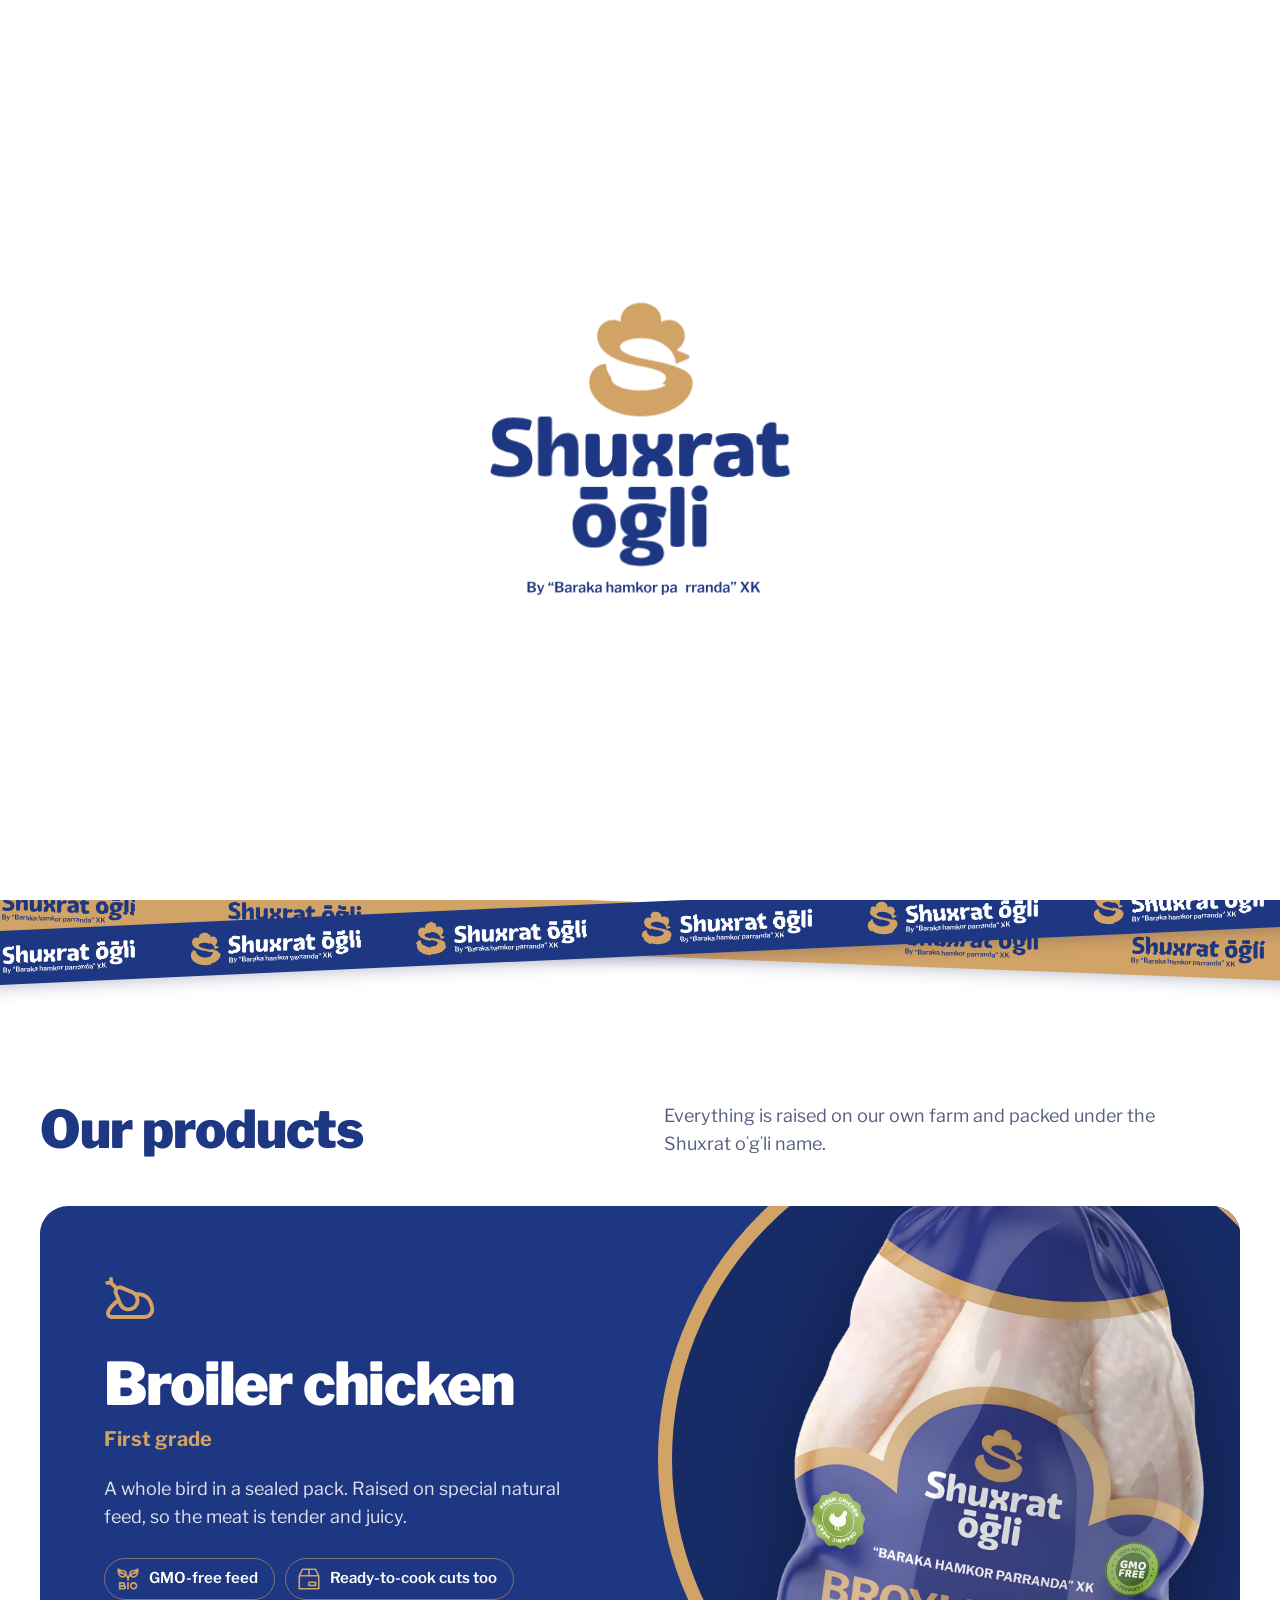
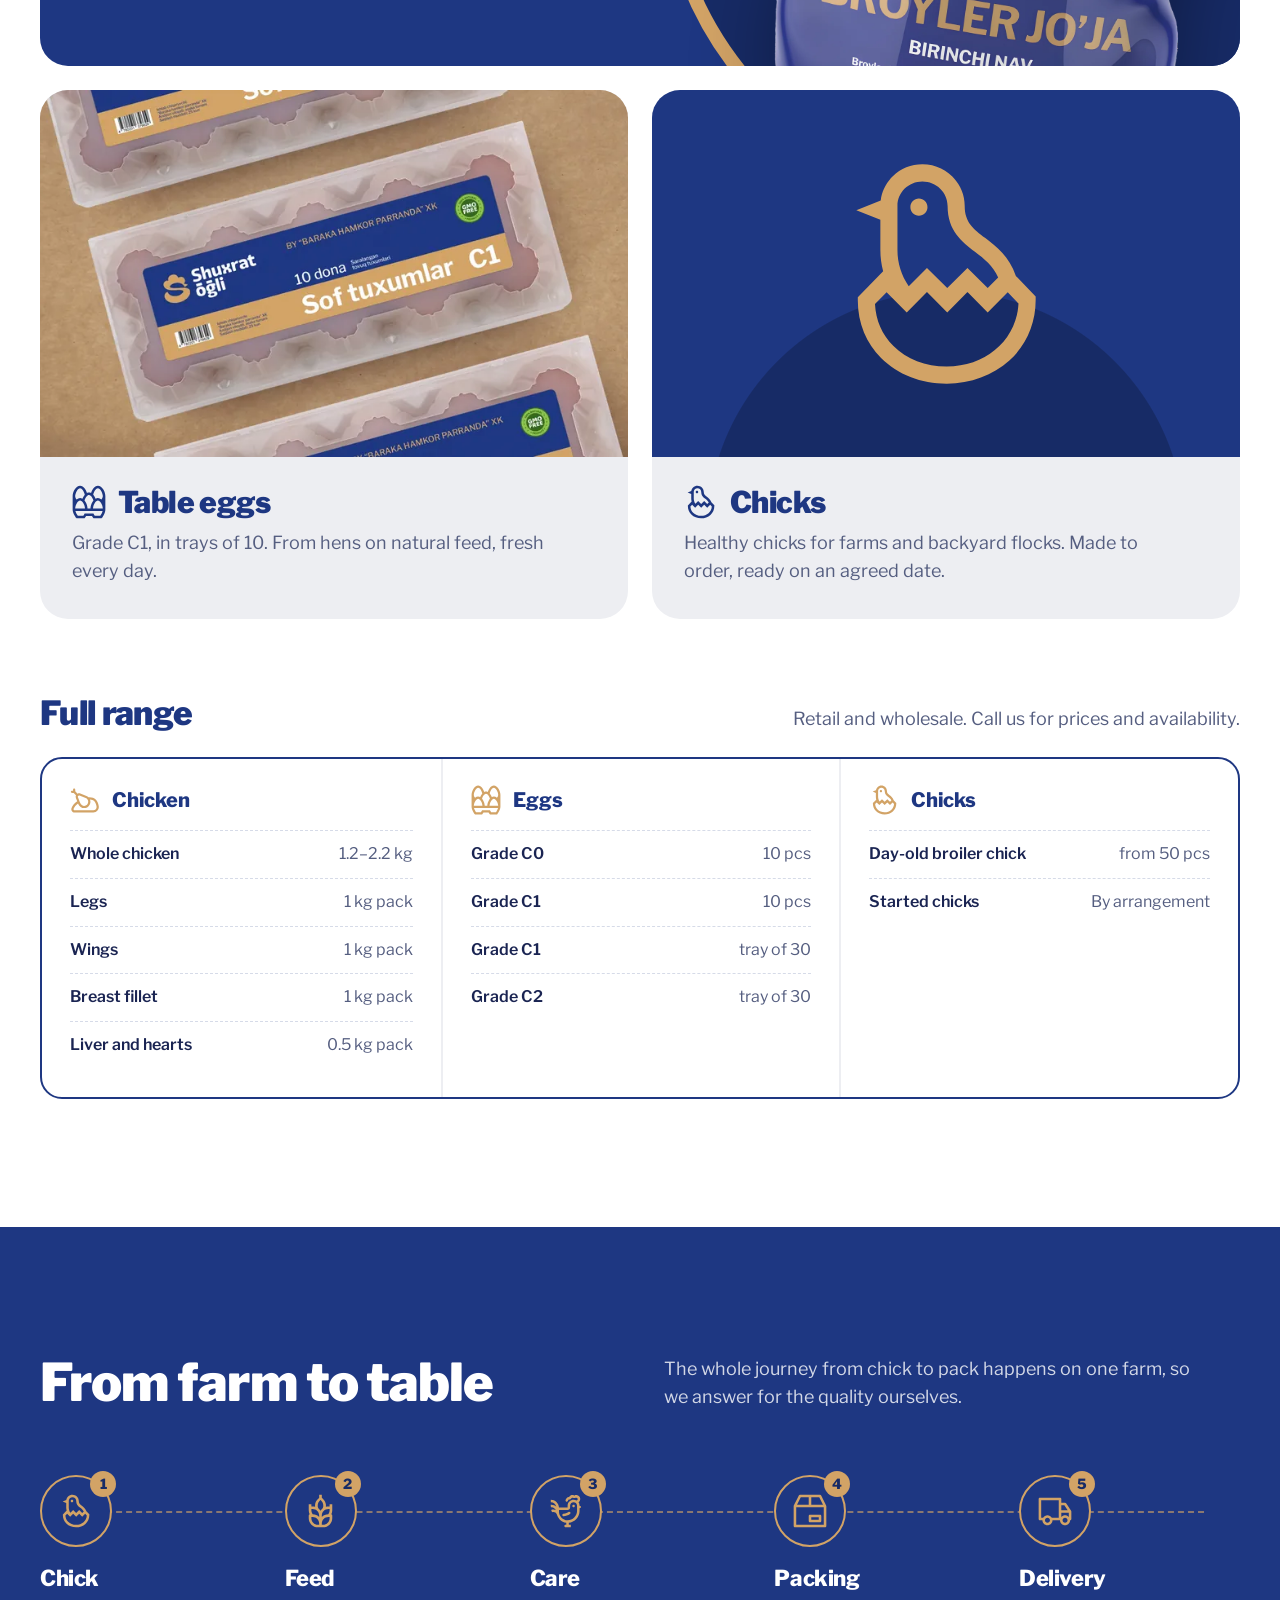
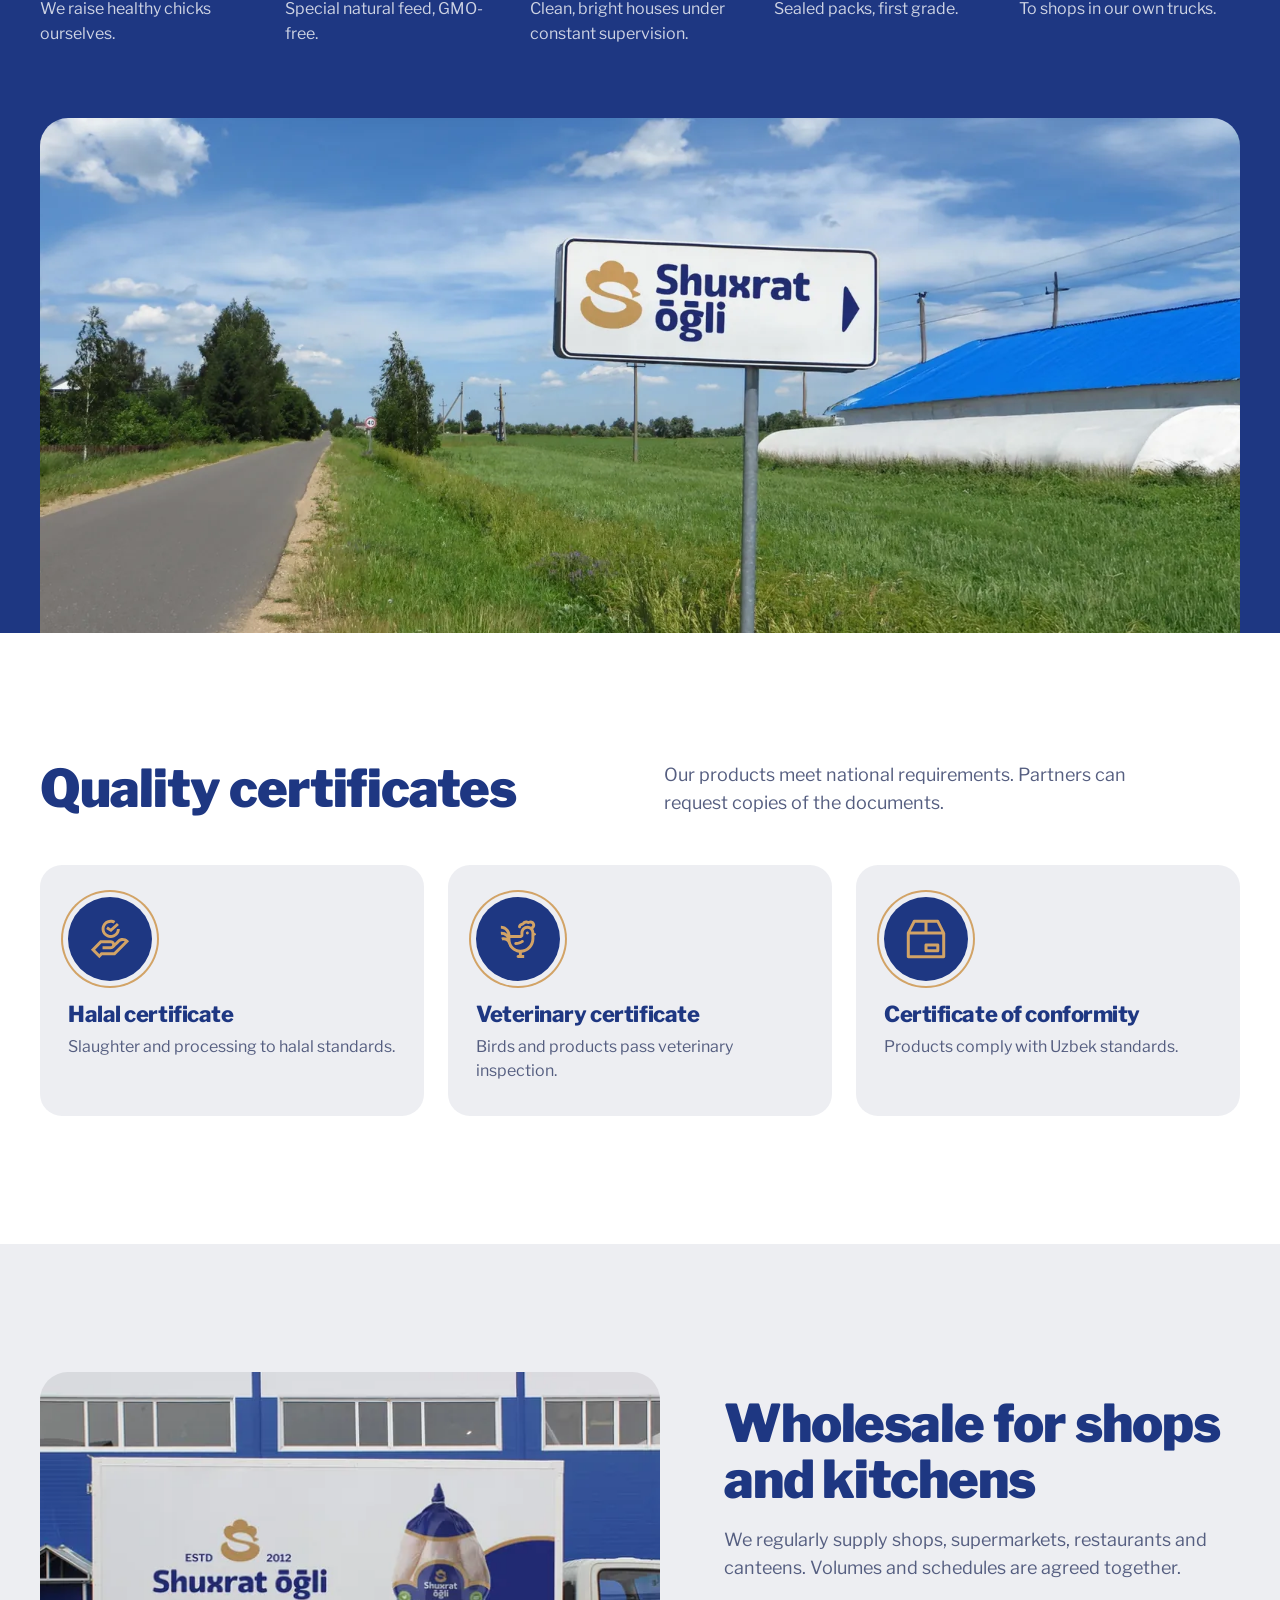
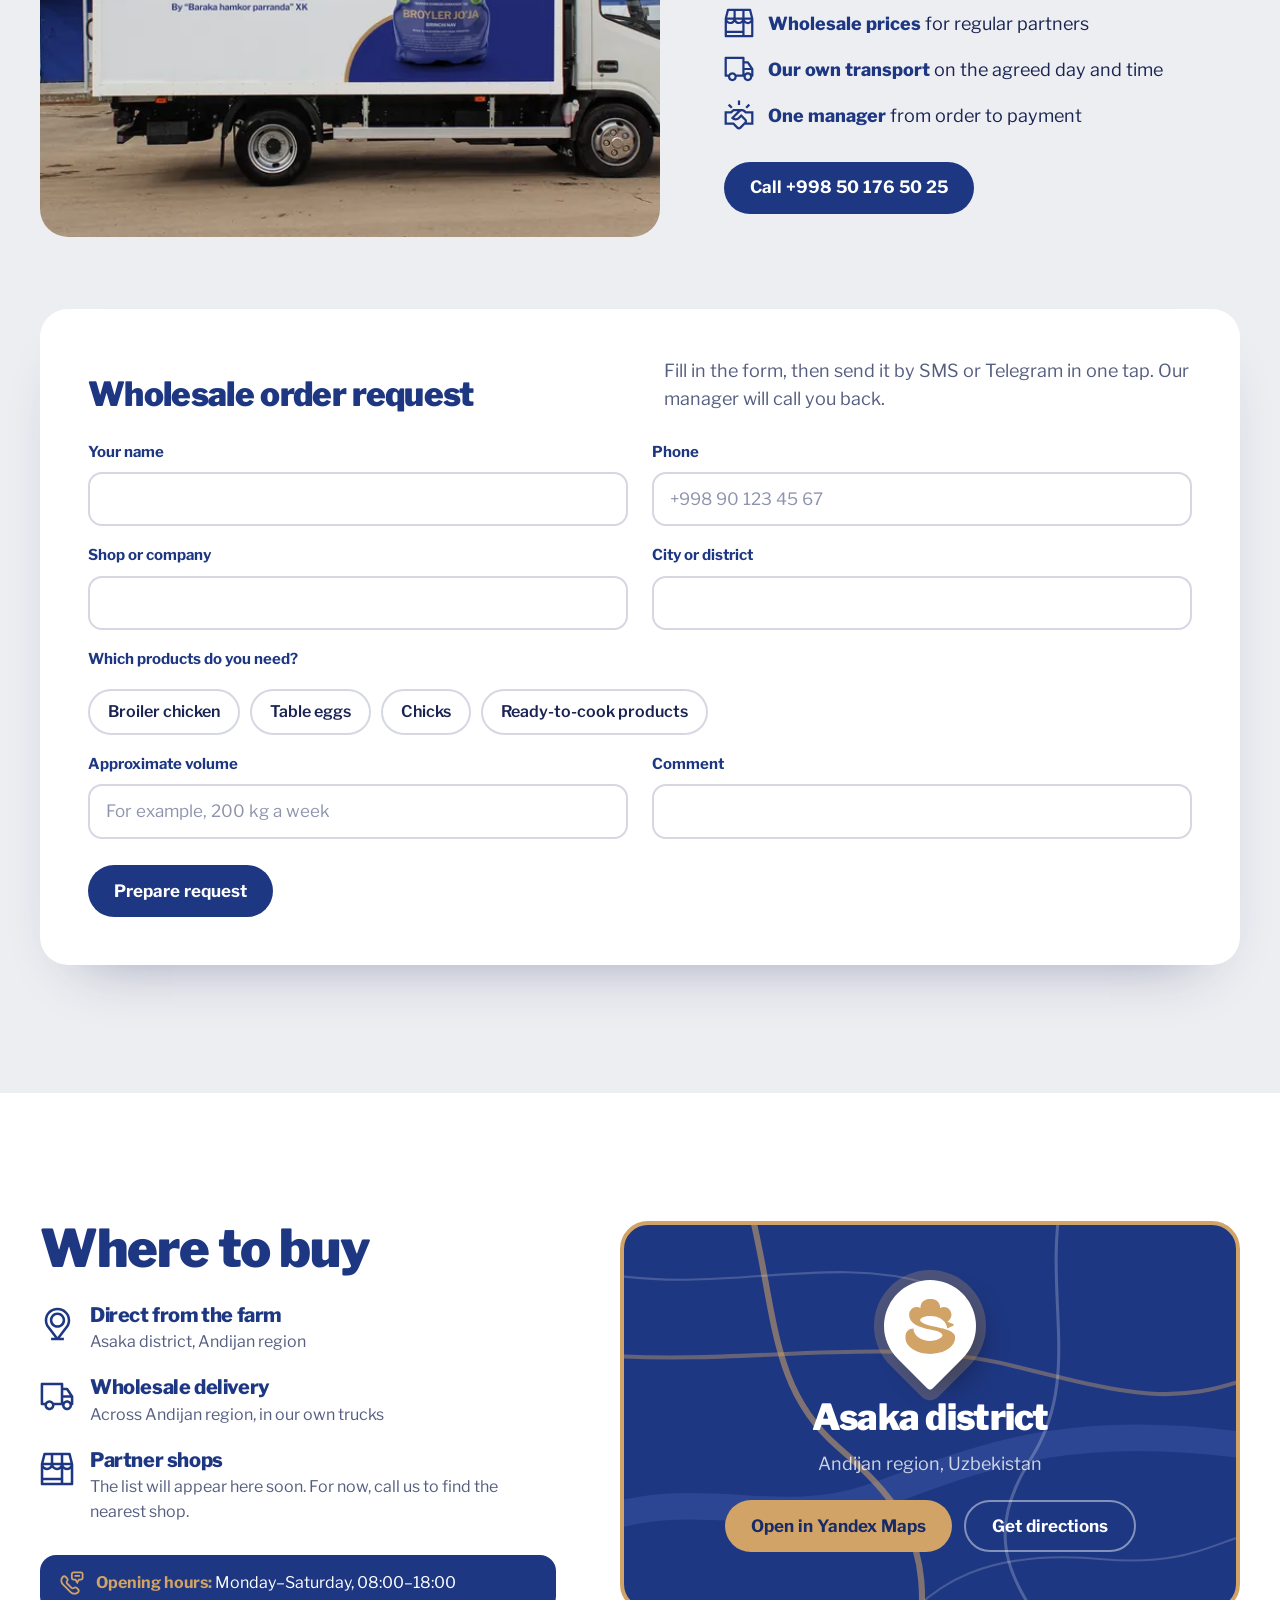
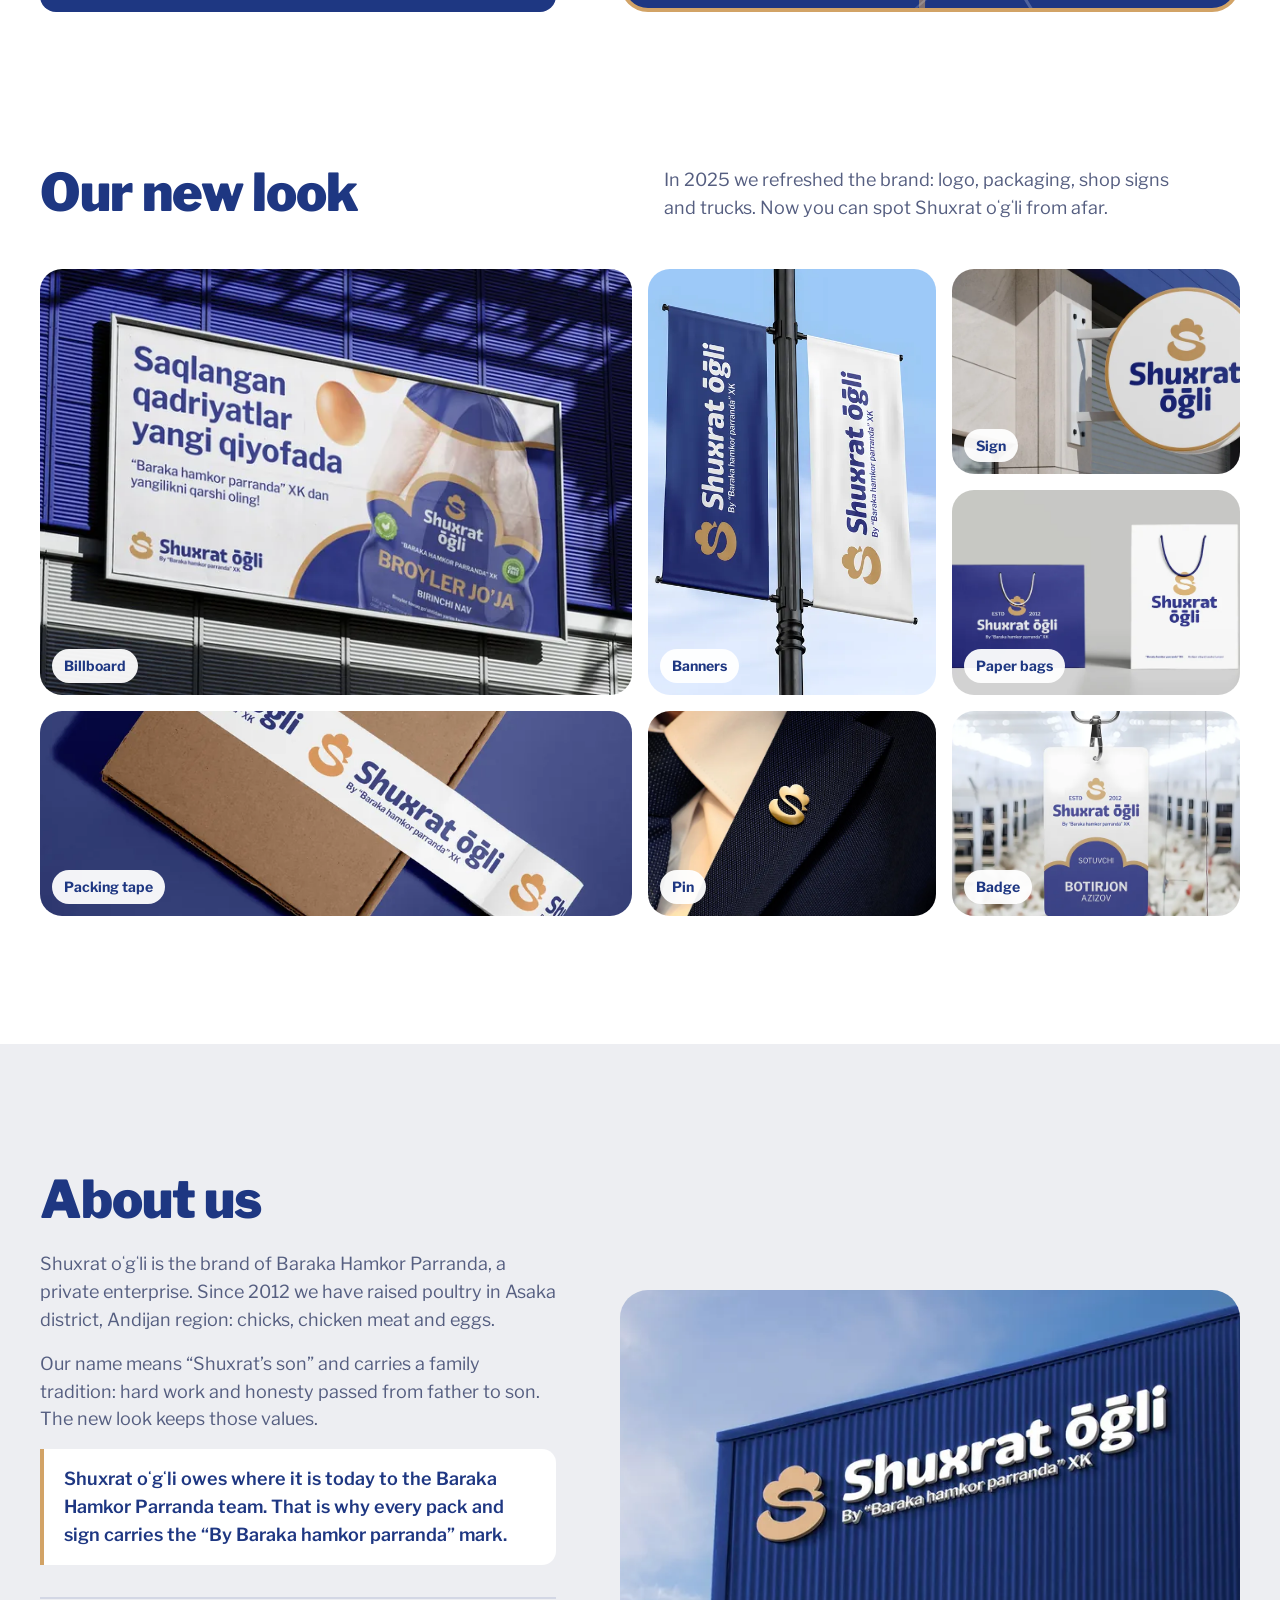
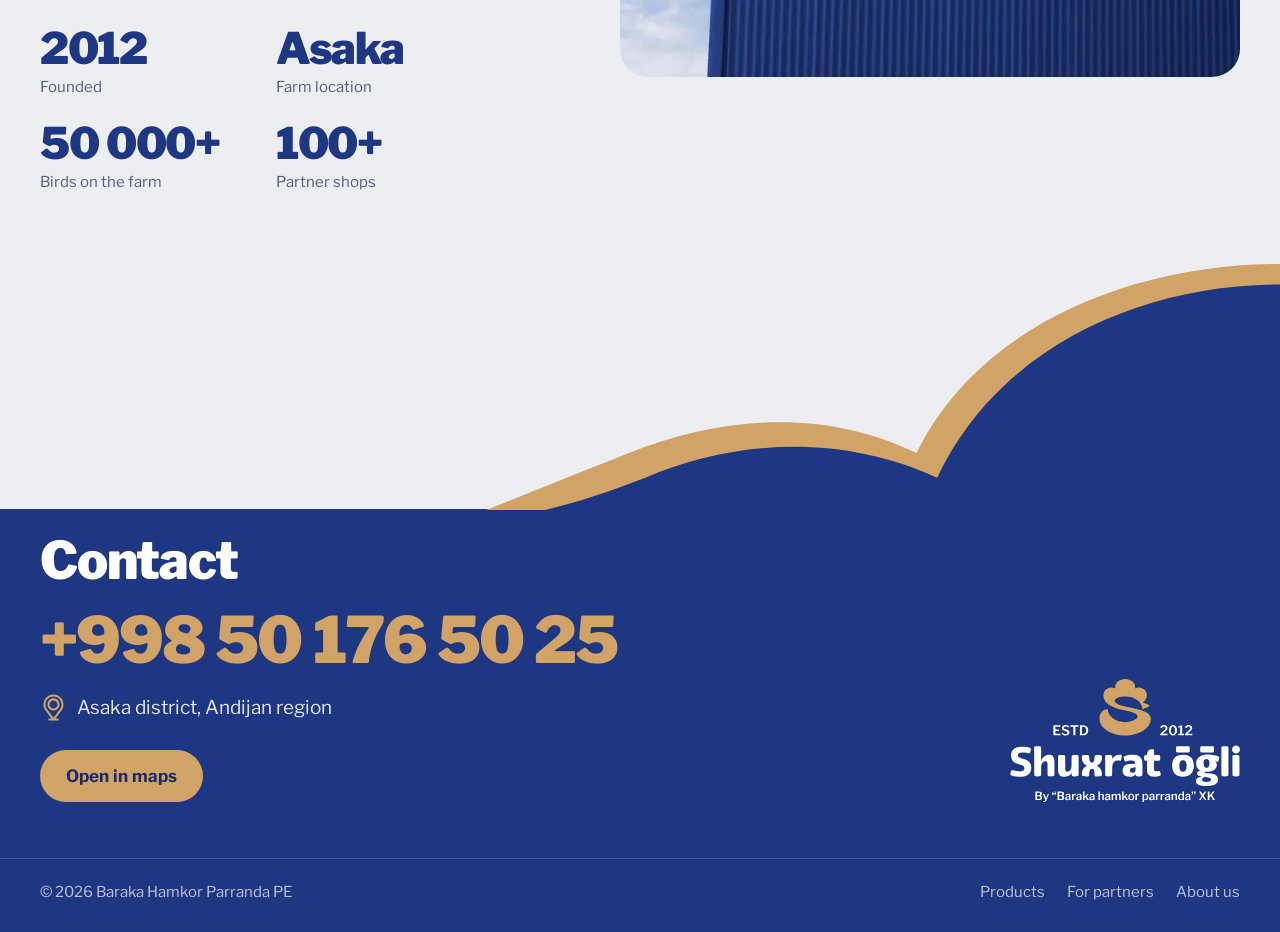
==== commit 9cd88c08: "By «Baraka hamkor parranda» XK: logo animatsiyasi, bosh qism, biz haqimizda, pastki logo" ====
--- a/en/index.html
+++ b/en/index.html
@@ -31,7 +31,7 @@
 <body>
 <!--KIRISH-->
 <div class="kirish" aria-hidden="true">
-<svg class="kirish-logo" viewBox="0 0 170.62 149.5">
+<svg class="kirish-logo" viewBox="0 0 170.62 167">
 <defs>
 <clipPath id="k-s" clipPathUnits="userSpaceOnUse"><ellipse cx="85.93" cy="27" rx="27" ry="14"/><rect x="51.43" y="27" width="70" height="40"/></clipPath>
 <mask id="k-m" maskUnits="userSpaceOnUse" x="0" y="-10" width="171" height="90">
@@ -40,7 +40,8 @@
 <circle class="k-toj" style="--i:1" cx="85.93" cy="10.5" r="13" fill="#fff"/>
 <circle class="k-toj" style="--i:2" cx="101.93" cy="17" r="13" fill="#fff"/>
 </mask>
-<clipPath id="k-hammasi"><path d="M85.90 0.00C79.51 0.03 73.93 3.87 74.35 10.78C67.67 7.26 60.94 12.41 60.94 18.60C60.94 28.88 72.72 33.59 85.86 35.94C112.69 40.74 95.31 49.31 85.86 49.31C75.70 49.31 66.02 43.20 66.02 34.65C60.94 34.65 56.43 38.47 56.43 45.04C56.43 56.48 70.38 64.51 85.86 64.51C101.33 64.51 115.29 56.44 115.26 45.04C115.24 36.15 96.95 33.92 85.86 31.41C66.32 26.98 74.17 19.99 85.86 19.99C98.03 19.99 105.70 27.46 105.70 34.65L112.77 31.63C113.20 31.45 113.46 31.04 113.46 30.57C113.45 30.11 113.18 29.71 112.75 29.54L106.09 26.87C109.51 24.21 110.77 21.39 110.77 18.60C110.78 12.41 104.09 7.26 97.40 10.78C97.83 3.68 92.11 0.07 85.90 0.00"/><path d="M11.37 92.91C9.18 92.91 5.89 92.28 3.61 91.68C1.51 91.18 1.46 91.68 1.00 93.19L0.46 95.02C0.00 96.48 0.73 97.07 1.92 97.53C3.70 98.26 7.44 98.99 11.19 98.99C16.44 98.99 24.11 97.48 24.11 88.76C24.11 76.57 9.00 80.49 9.00 74.70C9.00 72.96 10.23 71.64 14.52 71.64C17.35 71.64 19.63 72.14 20.50 72.32C22.15 72.64 22.56 72.41 22.83 71.23L23.52 68.76C24.06 66.93 23.42 66.66 22.15 66.29C20.04 65.75 17.26 65.20 13.84 65.20C8.26 65.20 1.19 66.57 1.19 75.06C1.19 87.53 16.30 82.69 16.30 89.44C16.30 92.41 13.47 92.91 11.37 92.91"/><path d="M42.41 84.49L42.41 95.89C42.41 98.50 43.11 98.53 45.71 98.53C49.19 98.53 50.25 98.44 50.25 95.89L50.25 82.64C50.25 75.61 47.58 74.01 44.11 74.01C40.41 74.01 36.25 76.48 35.20 81.68L35.20 80.95L35.20 67.26C35.20 64.57 34.81 64.51 31.69 64.51C27.17 64.51 27.29 64.63 27.30 67.05L27.40 95.89C27.40 98.38 28.16 98.53 30.73 98.53C34.23 98.53 35.20 98.49 35.20 95.89L35.20 88.67C35.20 83.74 37.44 81.36 39.91 81.36C41.64 81.36 42.41 82.53 42.41 84.49"/><path d="M74.11 74.47C69.63 74.47 69.59 74.61 69.59 78.58L69.59 86.16C69.59 90.87 67.21 93.14 64.98 93.14C63.20 93.14 62.42 92.00 62.42 90.04L62.42 78.58C62.42 74.56 62.33 74.47 58.72 74.47C54.11 74.47 54.30 74.58 54.30 77.82L54.30 90.44C54.30 97.74 57.81 98.99 61.60 98.99C64.57 98.99 67.99 97.62 69.68 94.70C69.68 98.30 70.09 98.53 73.01 98.53C76.52 98.53 77.59 98.50 77.59 95.89L77.59 78.62C77.59 74.88 77.87 74.47 74.11 74.47"/><path d="M95.52 94.56C95.52 98.44 95.66 98.53 99.13 98.53C103.88 98.53 103.92 98.39 103.92 95.29C103.92 91.59 102.01 87.98 97.94 86.48C102.01 84.97 103.92 81.32 103.92 77.71C103.92 74.60 103.88 74.47 99.13 74.47C95.66 74.47 95.52 74.56 95.52 78.44C95.52 81.36 94.15 83.01 92.55 83.01C91.00 83.01 89.63 81.36 89.63 78.44C89.63 74.56 89.50 74.47 86.03 74.47C81.23 74.47 81.23 74.60 81.23 77.71C81.23 81.32 83.15 84.97 87.17 86.48C83.15 87.98 81.23 91.59 81.23 95.29C81.23 98.39 81.23 98.53 86.03 98.53C89.50 98.53 89.63 98.44 89.63 94.56C89.63 91.54 91.00 89.86 92.55 89.86C94.15 89.86 95.52 91.54 95.52 94.56"/><path d="M115.66 78.53C115.66 74.56 115.52 74.47 112.01 74.47C107.49 74.47 107.58 74.50 107.58 76.92L107.58 95.89C107.58 98.38 108.44 98.53 111.00 98.53C114.49 98.53 115.48 98.47 115.48 95.89L115.48 90.27C115.48 82.18 118.45 80.49 121.50 80.49C122.19 80.49 123.01 80.63 123.65 80.72C125.11 81.00 125.48 80.63 125.75 79.40L126.34 76.43C126.57 75.24 126.44 74.65 125.34 74.24C124.75 74.06 123.88 74.01 122.97 74.01C120.41 74.01 117.35 75.61 115.66 78.94L115.66 78.53"/><path d="M127.27 92.00C127.27 96.61 130.33 98.99 135.13 98.99C138.05 98.99 140.61 98.30 141.98 96.16C142.11 98.39 142.80 98.53 145.26 98.53C149.42 98.53 149.74 98.35 149.74 94.10L149.74 84.33C149.74 75.33 143.76 74.01 138.55 74.01C134.94 74.01 132.25 74.60 129.97 75.43C128.64 75.93 128.00 76.66 128.60 78.30L129.33 80.22C129.92 81.82 130.74 81.96 131.93 81.55C132.98 81.27 135.08 80.68 137.18 80.68C139.04 80.68 141.05 81.13 141.60 83.18C141.91 84.34 139.93 84.65 135.31 84.65C130.70 84.65 127.27 87.12 127.27 92.00M138.64 88.76C140.56 88.76 141.20 88.40 141.93 88.03L141.93 91.33C141.93 93.20 140.65 94.30 138.64 94.30C136.63 94.30 135.54 93.74 135.54 91.86C135.54 89.99 136.63 88.76 138.64 88.76"/><path d="M153.82 74.47C152.77 74.47 151.58 74.70 151.58 77.02L151.58 78.49C151.58 80.63 152.86 80.81 153.82 80.81L154.87 80.81L154.87 91.71C154.87 96.46 157.79 98.99 163.04 98.99C165.14 98.99 167.47 98.58 168.79 98.17C170.16 97.75 170.62 97.25 170.30 95.79L169.84 93.74C169.48 92.28 168.70 92.18 167.56 92.46C166.92 92.60 166.15 92.78 165.28 92.78C163.59 92.78 162.77 91.86 162.77 89.89L162.77 80.81L167.61 80.81C168.56 80.81 169.84 80.63 169.84 78.49L169.84 77.02C169.84 74.70 168.66 74.47 167.61 74.47L162.86 74.47L162.86 71.04C162.86 68.12 162.77 67.85 160.94 67.85C158.34 67.85 155.19 68.44 154.82 74.47L153.82 74.47"/><path d="M119.18 103.67C121.68 103.67 123.70 105.69 123.70 108.19C123.70 110.68 121.68 112.70 119.18 112.70C116.69 112.70 114.67 110.68 114.67 108.19C114.67 105.69 116.69 103.67 119.18 103.67"/><path d="M59.25 139.09C66.60 139.09 71.53 134.93 71.53 126.35C71.53 117.72 66.65 114.11 59.25 114.11C51.81 114.11 47.01 117.72 47.01 126.35C47.01 134.93 51.85 139.09 59.25 139.09M59.25 133.42C56.69 133.42 55.14 131.14 55.14 126.76C55.14 122.33 56.69 120.50 59.25 120.50C61.81 120.50 63.36 122.33 63.36 126.76C63.36 131.14 61.81 133.42 59.25 133.42"/><path d="M74.14 124.11C74.14 127.94 75.83 130.50 78.61 131.96C76.56 132.56 75.19 133.61 75.19 135.43C75.19 137.76 77.70 138.54 80.71 138.90C75.83 139.41 73.82 141.32 73.82 144.02C73.82 147.90 79.20 149.50 86.01 149.50C93.91 149.50 98.93 147.35 98.93 142.19C98.93 132.69 83.63 136.35 83.63 134.20C83.63 133.79 84.27 133.51 85.41 133.47L85.83 133.47C91.99 133.47 97.52 131.09 97.52 125.75C97.52 123.20 96.33 121.78 94.00 121.10L97.61 121.96C98.93 122.28 99.34 121.14 99.52 120.59L100.16 118.08C100.39 117.30 100.48 116.57 99.20 116.03C97.83 115.43 92.40 114.06 87.33 114.06C80.89 114.06 74.14 116.57 74.14 124.11M85.83 129.13C83.82 129.13 82.49 127.44 82.49 123.93C82.49 120.36 83.82 118.99 85.83 118.99C87.84 118.99 89.16 120.36 89.16 123.93C89.16 127.49 87.84 129.13 85.83 129.13M85.92 144.93C82.45 144.93 80.76 143.83 80.76 142.14C80.76 141.00 81.72 139.95 83.86 139.22C87.52 139.54 90.99 139.91 90.99 142.19C90.99 143.83 89.39 144.93 85.92 144.93"/><path d="M110.62 107.25C110.62 104.68 110.18 104.61 107.10 104.61C102.58 104.61 102.67 104.83 102.67 107.25L102.67 135.99C102.67 138.60 103.55 138.63 106.14 138.63C109.64 138.63 110.46 138.55 110.62 135.99C110.65 135.50 110.62 134.88 110.62 134.20L110.62 107.25"/><path d="M115.15 135.99C115.15 138.67 115.91 138.63 118.57 138.63C122.10 138.63 123.10 138.74 123.10 135.99L123.10 117.64C123.10 114.58 122.74 114.57 119.52 114.57C115.00 114.57 115.15 114.64 115.15 117.06L115.15 135.99"/><path d="M81.02 104.61C78.89 104.61 78.74 105.22 78.74 107.71C78.74 111.29 78.74 111.66 81.34 111.63C85.03 111.59 88.59 111.74 92.27 111.63C94.09 111.58 94.31 111.27 94.31 108.54C94.31 104.60 94.15 104.61 92.41 104.61L81.02 104.61"/><path d="M53.58 104.61C51.45 104.61 51.30 105.22 51.30 107.71C51.30 111.29 51.30 111.66 53.90 111.63C57.59 111.59 61.15 111.74 64.83 111.63C66.65 111.58 66.87 111.27 66.87 108.54C66.87 104.60 66.71 104.61 64.97 104.61L53.58 104.61"/></clipPath>
+<path id="k-sh0" transform="translate(21.31 158.5) scale(0.9521)" d="M0.15 6.39C0.10 6.39 0.06 6.38 0.04 6.36C0.01 6.33 0.00 6.30 0.00 6.26L0.00 0.16C0.00 0.11 0.01 0.07 0.04 0.04C0.07 0.01 0.11 0.00 0.16 0.00L2.37 0.00C3.19 0.00 3.81 0.14 4.25 0.43C4.68 0.71 4.90 1.13 4.90 1.67C4.90 2.00 4.82 2.28 4.64 2.50C4.47 2.72 4.18 2.92 3.77 3.08C3.76 3.09 3.75 3.10 3.75 3.12C3.75 3.14 3.76 3.15 3.77 3.15C4.21 3.29 4.53 3.47 4.74 3.71C4.95 3.96 5.06 4.27 5.06 4.67C5.06 5.25 4.84 5.68 4.40 5.97C3.96 6.25 3.31 6.39 2.46 6.39L0.15 6.39M2.42 5.52C2.86 5.52 3.19 5.43 3.41 5.27C3.62 5.11 3.73 4.87 3.73 4.58C3.73 4.36 3.68 4.18 3.57 4.03C3.47 3.89 3.32 3.78 3.13 3.71C2.95 3.65 2.73 3.61 2.50 3.61L1.43 3.61C1.33 3.61 1.28 3.66 1.28 3.75L1.28 5.37C1.28 5.47 1.31 5.52 1.39 5.52L2.42 5.52M2.50 2.71C2.64 2.71 2.78 2.70 2.92 2.67C3.05 2.64 3.17 2.58 3.28 2.51C3.39 2.43 3.47 2.34 3.54 2.23C3.60 2.12 3.64 1.98 3.64 1.82C3.64 1.51 3.52 1.27 3.30 1.12C3.07 0.96 2.77 0.88 2.40 0.88L1.42 0.88C1.32 0.88 1.28 0.92 1.28 1.01L1.28 2.57C1.28 2.67 1.31 2.71 1.39 2.71L2.50 2.71M6.39 7.82C6.21 7.82 6.08 7.81 6.00 7.79C5.91 7.78 5.87 7.74 5.87 7.67L5.87 7.12C5.87 7.08 5.89 7.05 5.92 7.03C5.95 7.00 6.02 6.99 6.12 6.99L6.69 6.99C6.80 6.99 6.91 6.96 7.00 6.89C7.10 6.83 7.17 6.75 7.23 6.66C7.29 6.57 7.33 6.47 7.35 6.37C7.37 6.27 7.37 6.18 7.33 6.10L5.68 2.02C5.66 1.96 5.66 1.92 5.69 1.88C5.71 1.85 5.75 1.83 5.81 1.83L6.70 1.83C6.74 1.83 6.78 1.84 6.81 1.86C6.84 1.88 6.86 1.92 6.88 1.96L7.94 4.79C7.96 4.84 7.99 4.87 8.01 4.87C8.04 4.87 8.07 4.84 8.09 4.77L9.15 1.95C9.17 1.91 9.19 1.88 9.22 1.86C9.24 1.84 9.27 1.83 9.32 1.83L9.94 1.83C9.99 1.83 10.02 1.85 10.05 1.88C10.07 1.92 10.07 1.96 10.05 2.00L8.24 6.53C8.13 6.80 8.02 7.02 7.90 7.19C7.78 7.35 7.65 7.48 7.51 7.57C7.36 7.67 7.20 7.73 7.02 7.76C6.84 7.80 6.63 7.82 6.39 7.82M14.33 2.34C14.26 2.34 14.23 2.31 14.23 2.23L14.23 1.39C14.23 1.35 14.24 1.32 14.25 1.29L14.99 0.12C15.01 0.07 15.05 0.04 15.10 0.03C15.14 0.01 15.19 0.00 15.23 0.00L15.37 0.00C15.41 0.00 15.43 0.01 15.45 0.04C15.47 0.07 15.47 0.10 15.46 0.13L15.08 0.97C15.06 1.04 15.05 1.08 15.06 1.12C15.07 1.15 15.09 1.17 15.14 1.17L15.29 1.18C15.34 1.19 15.38 1.20 15.40 1.22C15.42 1.24 15.43 1.27 15.43 1.32L15.43 2.21C15.43 2.30 15.40 2.34 15.32 2.34L14.33 2.34M12.54 2.34C12.47 2.34 12.43 2.31 12.43 2.23L12.43 1.39C12.43 1.35 12.44 1.32 12.46 1.29L13.20 0.12C13.22 0.07 13.26 0.04 13.31 0.03C13.35 0.01 13.39 0.00 13.43 0.00L13.58 0.00C13.62 0.00 13.64 0.01 13.66 0.04C13.68 0.07 13.68 0.10 13.67 0.13L13.30 0.97C13.27 1.04 13.26 1.08 13.27 1.12C13.28 1.15 13.30 1.17 13.35 1.17L13.49 1.18C13.55 1.19 13.59 1.20 13.61 1.22C13.63 1.24 13.64 1.27 13.64 1.32L13.64 2.21C13.64 2.30 13.60 2.34 13.53 2.34L12.54 2.34M16.69 6.39C16.65 6.39 16.61 6.38 16.58 6.36C16.56 6.33 16.55 6.30 16.55 6.26L16.55 0.16C16.55 0.11 16.56 0.07 16.59 0.04C16.62 0.01 16.65 0.00 16.70 0.00L18.92 0.00C19.73 0.00 20.36 0.14 20.79 0.43C21.23 0.71 21.45 1.13 21.45 1.67C21.45 2.00 21.36 2.28 21.19 2.50C21.02 2.72 20.73 2.92 20.32 3.08C20.30 3.09 20.29 3.10 20.29 3.12C20.29 3.14 20.30 3.15 20.32 3.15C20.76 3.29 21.08 3.47 21.29 3.71C21.50 3.96 21.60 4.27 21.60 4.67C21.60 5.25 21.38 5.68 20.94 5.97C20.50 6.25 19.86 6.39 19.01 6.39L16.69 6.39M18.97 5.52C19.41 5.52 19.74 5.43 19.95 5.27C20.17 5.11 20.28 4.87 20.28 4.58C20.28 4.36 20.22 4.18 20.12 4.03C20.01 3.89 19.86 3.78 19.68 3.71C19.49 3.65 19.28 3.61 19.04 3.61L17.98 3.61C17.87 3.61 17.82 3.66 17.82 3.75L17.82 5.37C17.82 5.47 17.86 5.52 17.93 5.52L18.97 5.52M19.04 2.71C19.19 2.71 19.33 2.70 19.46 2.67C19.60 2.64 19.72 2.58 19.82 2.51C19.93 2.43 20.02 2.34 20.08 2.23C20.15 2.12 20.18 1.98 20.18 1.82C20.18 1.51 20.07 1.27 19.84 1.12C19.61 0.96 19.32 0.88 18.95 0.88L17.97 0.88C17.87 0.88 17.82 0.92 17.82 1.01L17.82 2.57C17.82 2.67 17.86 2.71 17.93 2.71L19.04 2.71M25.09 5.92C24.90 6.09 24.68 6.23 24.45 6.33C24.22 6.43 23.96 6.48 23.66 6.48C23.23 6.48 22.88 6.36 22.63 6.13C22.38 5.90 22.25 5.60 22.25 5.22C22.25 4.91 22.34 4.63 22.53 4.40C22.72 4.17 23.00 3.98 23.36 3.85C23.72 3.72 24.16 3.64 24.67 3.62L25.10 3.59C25.13 3.59 25.16 3.58 25.19 3.56C25.22 3.54 25.24 3.51 25.24 3.46L25.24 3.27C25.24 3.01 25.17 2.82 25.02 2.68C24.87 2.54 24.66 2.46 24.39 2.46C24.19 2.46 24.01 2.51 23.83 2.60C23.66 2.69 23.51 2.83 23.38 3.03C23.36 3.07 23.33 3.09 23.31 3.10C23.29 3.11 23.26 3.11 23.21 3.10L22.48 2.92C22.45 2.91 22.43 2.89 22.42 2.87C22.41 2.85 22.42 2.80 22.45 2.73C22.60 2.40 22.85 2.16 23.19 1.99C23.53 1.82 23.94 1.74 24.44 1.74C24.88 1.74 25.24 1.80 25.52 1.92C25.79 2.04 25.99 2.21 26.12 2.43C26.25 2.64 26.31 2.90 26.31 3.19L26.31 6.22C26.31 6.29 26.30 6.33 26.28 6.36C26.26 6.38 26.22 6.39 26.16 6.39L25.43 6.39C25.38 6.39 25.34 6.37 25.31 6.33C25.29 6.29 25.27 6.24 25.27 6.19L25.26 5.93C25.24 5.83 25.18 5.83 25.09 5.92M25.24 4.31C25.24 4.21 25.20 4.16 25.11 4.16L24.76 4.19C24.57 4.20 24.39 4.23 24.22 4.27C24.05 4.31 23.90 4.37 23.77 4.44C23.64 4.51 23.54 4.60 23.47 4.71C23.39 4.82 23.35 4.94 23.35 5.08C23.35 5.28 23.42 5.43 23.56 5.55C23.70 5.66 23.89 5.72 24.13 5.72C24.29 5.72 24.44 5.70 24.57 5.64C24.70 5.59 24.82 5.53 24.91 5.45C25.01 5.37 25.09 5.28 25.15 5.19C25.21 5.10 25.24 5.01 25.24 4.92L25.24 4.31M27.53 6.39C27.48 6.39 27.43 6.38 27.41 6.36C27.39 6.33 27.38 6.29 27.38 6.24L27.38 1.97C27.38 1.88 27.42 1.83 27.50 1.83L28.33 1.83C28.41 1.83 28.45 1.87 28.45 1.96L28.45 2.48C28.45 2.52 28.47 2.54 28.49 2.55C28.51 2.56 28.54 2.54 28.57 2.51C28.69 2.34 28.83 2.20 28.98 2.09C29.12 1.98 29.27 1.89 29.42 1.83C29.58 1.77 29.72 1.74 29.87 1.74C30.07 1.74 30.18 1.79 30.18 1.88L30.18 2.71C30.18 2.79 30.14 2.82 30.07 2.81C29.98 2.79 29.89 2.77 29.79 2.76C29.70 2.75 29.61 2.75 29.53 2.75C29.42 2.75 29.31 2.77 29.18 2.82C29.06 2.86 28.95 2.93 28.84 3.01C28.74 3.10 28.66 3.19 28.59 3.28C28.53 3.38 28.50 3.48 28.50 3.58L28.50 6.22C28.50 6.34 28.43 6.39 28.30 6.39L27.53 6.39M33.34 5.92C33.15 6.09 32.94 6.23 32.71 6.33C32.47 6.43 32.21 6.48 31.92 6.48C31.48 6.48 31.14 6.36 30.88 6.13C30.63 5.90 30.51 5.60 30.51 5.22C30.51 4.91 30.60 4.63 30.79 4.40C30.98 4.17 31.26 3.98 31.62 3.85C31.98 3.72 32.42 3.64 32.93 3.62L33.36 3.59C33.39 3.59 33.42 3.58 33.45 3.56C33.48 3.54 33.50 3.51 33.50 3.46L33.50 3.27C33.50 3.01 33.42 2.82 33.27 2.68C33.12 2.54 32.91 2.46 32.64 2.46C32.45 2.46 32.26 2.51 32.09 2.60C31.91 2.69 31.76 2.83 31.63 3.03C31.61 3.07 31.59 3.09 31.57 3.10C31.55 3.11 31.51 3.11 31.46 3.10L30.74 2.92C30.71 2.91 30.69 2.89 30.68 2.87C30.67 2.85 30.67 2.80 30.70 2.73C30.86 2.40 31.11 2.16 31.44 1.99C31.78 1.82 32.20 1.74 32.69 1.74C33.14 1.74 33.50 1.80 33.77 1.92C34.05 2.04 34.25 2.21 34.37 2.43C34.50 2.64 34.56 2.90 34.56 3.19L34.56 6.22C34.56 6.29 34.55 6.33 34.53 6.36C34.51 6.38 34.48 6.39 34.42 6.39L33.69 6.39C33.63 6.39 33.59 6.37 33.57 6.33C33.54 6.29 33.53 6.24 33.52 6.19L33.51 5.93C33.50 5.83 33.44 5.83 33.34 5.92M33.50 4.31C33.50 4.21 33.45 4.16 33.37 4.16L33.01 4.19C32.82 4.20 32.64 4.23 32.47 4.27C32.31 4.31 32.16 4.37 32.03 4.44C31.90 4.51 31.79 4.60 31.72 4.71C31.65 4.82 31.61 4.94 31.61 5.08C31.61 5.28 31.68 5.43 31.82 5.55C31.95 5.66 32.14 5.72 32.38 5.72C32.54 5.72 32.69 5.70 32.82 5.64C32.96 5.59 33.07 5.53 33.17 5.45C33.27 5.37 33.34 5.28 33.41 5.19C33.47 5.10 33.50 5.01 33.50 4.92L33.50 4.31M39.97 6.21C40.00 6.25 40.00 6.29 39.98 6.33C39.97 6.37 39.93 6.39 39.86 6.39L38.92 6.39C38.86 6.39 38.82 6.38 38.79 6.36C38.76 6.33 38.73 6.29 38.71 6.24L37.67 4.31C37.66 4.27 37.64 4.25 37.62 4.24C37.61 4.23 37.58 4.25 37.55 4.28L36.83 4.99C36.81 5.01 36.79 5.04 36.77 5.07C36.76 5.10 36.75 5.14 36.75 5.19L36.75 6.20C36.75 6.27 36.74 6.32 36.71 6.35C36.68 6.38 36.63 6.39 36.55 6.39L35.80 6.39C35.74 6.39 35.69 6.38 35.67 6.36C35.64 6.33 35.63 6.29 35.63 6.24L35.63 0.15C35.63 0.05 35.68 0.00 35.76 0.00L36.63 0.00C36.71 0.00 36.75 0.05 36.75 0.14L36.75 3.83C36.75 3.87 36.76 3.89 36.78 3.90C36.80 3.92 36.82 3.90 36.86 3.86L38.65 1.95C38.73 1.87 38.80 1.83 38.86 1.83L39.65 1.83C39.72 1.83 39.77 1.85 39.78 1.89C39.80 1.93 39.78 1.97 39.73 2.03L38.46 3.30C38.44 3.33 38.42 3.36 38.42 3.39C38.41 3.42 38.42 3.46 38.45 3.52L39.97 6.21M43.10 5.92C42.91 6.09 42.69 6.23 42.46 6.33C42.23 6.43 41.97 6.48 41.67 6.48C41.24 6.48 40.89 6.36 40.64 6.13C40.39 5.90 40.26 5.60 40.26 5.22C40.26 4.91 40.36 4.63 40.54 4.40C40.73 4.17 41.01 3.98 41.37 3.85C41.73 3.72 42.17 3.64 42.68 3.62L43.11 3.59C43.14 3.59 43.17 3.58 43.20 3.56C43.23 3.54 43.25 3.51 43.25 3.46L43.25 3.27C43.25 3.01 43.18 2.82 43.03 2.68C42.88 2.54 42.67 2.46 42.40 2.46C42.20 2.46 42.02 2.51 41.84 2.60C41.67 2.69 41.52 2.83 41.39 3.03C41.37 3.07 41.34 3.09 41.32 3.10C41.30 3.11 41.27 3.11 41.22 3.10L40.49 2.92C40.46 2.91 40.44 2.89 40.43 2.87C40.42 2.85 40.43 2.80 40.46 2.73C40.61 2.40 40.86 2.16 41.20 1.99C41.54 1.82 41.96 1.74 42.45 1.74C42.89 1.74 43.25 1.80 43.53 1.92C43.80 2.04 44.00 2.21 44.13 2.43C44.26 2.64 44.32 2.90 44.32 3.19L44.32 6.22C44.32 6.29 44.31 6.33 44.29 6.36C44.27 6.38 44.23 6.39 44.17 6.39L43.44 6.39C43.39 6.39 43.35 6.37 43.32 6.33C43.30 6.29 43.28 6.24 43.28 6.19L43.27 5.93C43.25 5.83 43.19 5.83 43.10 5.92M43.25 4.31C43.25 4.21 43.21 4.16 43.12 4.16L42.77 4.19C42.58 4.20 42.40 4.23 42.23 4.27C42.06 4.31 41.91 4.37 41.78 4.44C41.65 4.51 41.55 4.60 41.48 4.71C41.40 4.82 41.36 4.94 41.36 5.08C41.36 5.28 41.43 5.43 41.57 5.55C41.71 5.66 41.90 5.72 42.14 5.72C42.30 5.72 42.45 5.70 42.58 5.64C42.71 5.59 42.83 5.53 42.92 5.45C43.02 5.37 43.10 5.28 43.16 5.19C43.22 5.10 43.25 5.01 43.25 4.92L43.25 4.31M47.35 6.39C47.24 6.39 47.19 6.34 47.19 6.24L47.19 0.15C47.19 0.05 47.23 0.00 47.32 0.00L48.17 0.00C48.25 0.00 48.28 0.04 48.28 0.13L48.28 2.37C48.28 2.40 48.29 2.42 48.31 2.43C48.33 2.44 48.35 2.43 48.38 2.40C48.57 2.24 48.74 2.12 48.90 2.02C49.06 1.93 49.23 1.86 49.39 1.81C49.55 1.76 49.71 1.74 49.89 1.74C50.33 1.74 50.67 1.86 50.90 2.10C51.14 2.34 51.26 2.67 51.26 3.09L51.26 6.21C51.26 6.33 51.20 6.39 51.08 6.39L50.28 6.39C50.23 6.39 50.19 6.38 50.17 6.36C50.15 6.34 50.14 6.30 50.14 6.24L50.14 3.27C50.14 3.05 50.08 2.88 49.96 2.75C49.84 2.63 49.66 2.57 49.42 2.57C49.28 2.57 49.15 2.59 49.04 2.63C48.92 2.68 48.80 2.74 48.69 2.83C48.57 2.91 48.45 3.02 48.31 3.15L48.31 6.22C48.31 6.34 48.25 6.39 48.12 6.39L47.35 6.39M54.81 5.92C54.62 6.09 54.41 6.23 54.17 6.33C53.94 6.43 53.68 6.48 53.38 6.48C52.95 6.48 52.60 6.36 52.35 6.13C52.10 5.90 51.97 5.60 51.97 5.22C51.97 4.91 52.07 4.63 52.26 4.40C52.45 4.17 52.72 3.98 53.08 3.85C53.44 3.72 53.88 3.64 54.39 3.62L54.82 3.59C54.85 3.59 54.88 3.58 54.91 3.56C54.95 3.54 54.96 3.51 54.96 3.46L54.96 3.27C54.96 3.01 54.89 2.82 54.74 2.68C54.59 2.54 54.38 2.46 54.11 2.46C53.91 2.46 53.73 2.51 53.55 2.60C53.38 2.69 53.23 2.83 53.10 3.03C53.08 3.07 53.06 3.09 53.04 3.10C53.02 3.11 52.98 3.11 52.93 3.10L52.20 2.92C52.18 2.91 52.16 2.89 52.14 2.87C52.13 2.85 52.14 2.80 52.17 2.73C52.32 2.40 52.57 2.16 52.91 1.99C53.25 1.82 53.67 1.74 54.16 1.74C54.60 1.74 54.96 1.80 55.24 1.92C55.51 2.04 55.71 2.21 55.84 2.43C55.97 2.64 56.03 2.90 56.03 3.19L56.03 6.22C56.03 6.29 56.02 6.33 56.00 6.36C55.98 6.38 55.94 6.39 55.88 6.39L55.15 6.39C55.10 6.39 55.06 6.37 55.03 6.33C55.01 6.29 54.99 6.24 54.99 6.19L54.98 5.93C54.96 5.83 54.90 5.83 54.81 5.92M54.96 4.31C54.96 4.21 54.92 4.16 54.83 4.16L54.48 4.19C54.29 4.20 54.11 4.23 53.94 4.27C53.77 4.31 53.62 4.37 53.49 4.44C53.36 4.51 53.26 4.60 53.19 4.71C53.11 4.82 53.07 4.94 53.07 5.08C53.07 5.28 53.14 5.43 53.28 5.55C53.42 5.66 53.61 5.72 53.85 5.72C54.01 5.72 54.16 5.70 54.29 5.64C54.42 5.59 54.54 5.53 54.63 5.45C54.73 5.37 54.81 5.28 54.87 5.19C54.93 5.10 54.96 5.01 54.96 4.92L54.96 4.31M57.25 6.39C57.15 6.39 57.10 6.34 57.10 6.24L57.10 1.97C57.10 1.88 57.14 1.83 57.22 1.83L58.07 1.83C58.15 1.83 58.19 1.87 58.19 1.96L58.19 2.40C58.19 2.44 58.20 2.46 58.22 2.47C58.24 2.48 58.26 2.47 58.29 2.44C58.45 2.30 58.61 2.17 58.76 2.07C58.91 1.96 59.07 1.88 59.23 1.82C59.40 1.76 59.57 1.73 59.75 1.73C60.07 1.73 60.34 1.81 60.55 1.96C60.75 2.11 60.90 2.30 60.98 2.52C60.99 2.55 61.01 2.56 61.03 2.55C61.05 2.54 61.07 2.53 61.10 2.51C61.25 2.36 61.40 2.23 61.57 2.11C61.74 2.00 61.91 1.91 62.09 1.84C62.27 1.77 62.44 1.74 62.62 1.74C63.03 1.74 63.35 1.86 63.59 2.11C63.82 2.35 63.94 2.68 63.94 3.10L63.94 6.21C63.94 6.33 63.88 6.39 63.76 6.39L62.97 6.39C62.92 6.39 62.88 6.38 62.85 6.36C62.83 6.34 62.82 6.30 62.82 6.24L62.82 3.27C62.82 3.05 62.76 2.88 62.65 2.75C62.54 2.63 62.37 2.57 62.15 2.57C62.02 2.57 61.89 2.59 61.77 2.64C61.65 2.69 61.54 2.75 61.44 2.83C61.34 2.90 61.26 2.98 61.18 3.05C61.14 3.09 61.12 3.13 61.10 3.17C61.09 3.20 61.08 3.25 61.08 3.30L61.08 6.21C61.08 6.33 61.02 6.39 60.90 6.39L60.11 6.39C60.06 6.39 60.02 6.38 60.00 6.36C59.97 6.34 59.96 6.30 59.96 6.24L59.96 3.27C59.96 3.05 59.90 2.88 59.80 2.75C59.69 2.63 59.52 2.57 59.29 2.57C59.09 2.57 58.91 2.62 58.75 2.71C58.59 2.81 58.41 2.96 58.22 3.15L58.22 6.22C58.22 6.34 58.15 6.39 58.02 6.39L57.25 6.39M69.31 6.21C69.34 6.25 69.34 6.29 69.33 6.33C69.31 6.37 69.27 6.39 69.21 6.39L68.26 6.39C68.21 6.39 68.16 6.38 68.13 6.36C68.10 6.33 68.07 6.29 68.05 6.24L67.02 4.31C67.00 4.27 66.98 4.25 66.97 4.24C66.95 4.23 66.92 4.25 66.89 4.28L66.17 4.99C66.15 5.01 66.13 5.04 66.12 5.07C66.10 5.10 66.10 5.14 66.10 5.19L66.10 6.20C66.10 6.27 66.08 6.32 66.05 6.35C66.02 6.38 65.97 6.39 65.90 6.39L65.15 6.39C65.08 6.39 65.03 6.38 65.01 6.36C64.99 6.33 64.97 6.29 64.97 6.24L64.97 0.15C64.97 0.05 65.02 0.00 65.10 0.00L65.97 0.00C66.05 0.00 66.10 0.05 66.10 0.14L66.10 3.83C66.10 3.87 66.10 3.89 66.12 3.90C66.14 3.92 66.16 3.90 66.20 3.86L67.99 1.95C68.07 1.87 68.14 1.83 68.21 1.83L68.99 1.83C69.07 1.83 69.11 1.85 69.12 1.89C69.14 1.93 69.12 1.97 69.07 2.03L67.80 3.30C67.78 3.33 67.76 3.36 67.76 3.39C67.75 3.42 67.76 3.46 67.79 3.52L69.31 6.21M71.77 6.48C71.33 6.48 70.93 6.38 70.59 6.18C70.25 5.98 69.99 5.70 69.80 5.35C69.60 4.99 69.51 4.59 69.51 4.14C69.51 3.66 69.61 3.24 69.80 2.88C70.00 2.52 70.27 2.24 70.61 2.04C70.96 1.84 71.35 1.74 71.78 1.74C72.24 1.74 72.63 1.84 72.97 2.05C73.31 2.25 73.57 2.53 73.76 2.89C73.95 3.25 74.05 3.66 74.05 4.13C74.05 4.59 73.95 4.99 73.76 5.35C73.57 5.70 73.30 5.98 72.96 6.18C72.62 6.38 72.23 6.48 71.77 6.48M71.78 5.71C72.03 5.71 72.24 5.65 72.40 5.53C72.57 5.40 72.70 5.22 72.78 4.99C72.87 4.75 72.91 4.46 72.91 4.11C72.91 3.76 72.87 3.46 72.78 3.22C72.69 2.98 72.56 2.80 72.39 2.67C72.23 2.54 72.02 2.48 71.78 2.48C71.55 2.48 71.34 2.54 71.17 2.67C71.00 2.80 70.87 2.98 70.78 3.22C70.69 3.46 70.65 3.76 70.65 4.11C70.65 4.46 70.69 4.75 70.78 4.99C70.87 5.22 71.00 5.40 71.17 5.53C71.34 5.65 71.55 5.71 71.78 5.71M75.06 6.39C75.00 6.39 74.96 6.38 74.94 6.36C74.91 6.33 74.90 6.29 74.90 6.24L74.90 1.97C74.90 1.88 74.94 1.83 75.02 1.83L75.86 1.83C75.94 1.83 75.98 1.87 75.98 1.96L75.98 2.48C75.98 2.52 75.99 2.54 76.01 2.55C76.04 2.56 76.06 2.54 76.09 2.51C76.22 2.34 76.35 2.20 76.50 2.09C76.65 1.98 76.80 1.89 76.95 1.83C77.10 1.77 77.25 1.74 77.39 1.74C77.60 1.74 77.70 1.79 77.70 1.88L77.70 2.71C77.70 2.79 77.67 2.82 77.59 2.81C77.50 2.79 77.41 2.77 77.32 2.76C77.22 2.75 77.14 2.75 77.06 2.75C76.95 2.75 76.83 2.77 76.71 2.82C76.58 2.86 76.47 2.93 76.37 3.01C76.26 3.10 76.18 3.19 76.12 3.28C76.05 3.38 76.02 3.48 76.02 3.58L76.02 6.22C76.02 6.34 75.96 6.39 75.82 6.39L75.06 6.39M81.20 1.83C81.31 1.83 81.37 1.88 81.37 1.98L81.37 2.28C81.37 2.32 81.38 2.34 81.40 2.34C81.42 2.34 81.45 2.33 81.48 2.30C81.56 2.22 81.66 2.14 81.77 2.05C81.89 1.96 82.02 1.89 82.18 1.83C82.34 1.77 82.54 1.74 82.77 1.74C83.11 1.74 83.42 1.83 83.69 1.99C83.96 2.16 84.18 2.42 84.34 2.76C84.50 3.10 84.58 3.54 84.58 4.06C84.58 4.60 84.50 5.05 84.34 5.41C84.18 5.77 83.95 6.03 83.67 6.21C83.39 6.39 83.06 6.48 82.69 6.48C82.46 6.48 82.24 6.44 82.05 6.37C81.85 6.29 81.68 6.18 81.52 6.04C81.46 5.99 81.42 5.97 81.40 5.97C81.38 5.98 81.37 6.02 81.37 6.09L81.37 7.68C81.37 7.77 81.32 7.82 81.24 7.82L80.37 7.82C80.29 7.82 80.24 7.77 80.24 7.68L80.24 2.00C80.24 1.94 80.26 1.89 80.28 1.87C80.30 1.84 80.35 1.83 80.42 1.83L81.20 1.83M81.37 5.27C81.50 5.42 81.64 5.53 81.79 5.62C81.94 5.70 82.11 5.75 82.30 5.75C82.53 5.75 82.73 5.69 82.90 5.57C83.07 5.45 83.21 5.27 83.30 5.02C83.39 4.77 83.44 4.45 83.44 4.05C83.44 3.66 83.39 3.35 83.30 3.12C83.21 2.89 83.07 2.72 82.90 2.62C82.73 2.52 82.55 2.47 82.34 2.47C82.15 2.47 81.98 2.51 81.83 2.59C81.69 2.67 81.57 2.77 81.49 2.89C81.41 3.01 81.37 3.13 81.37 3.27L81.37 5.27M87.97 5.92C87.79 6.09 87.57 6.23 87.34 6.33C87.11 6.43 86.85 6.48 86.55 6.48C86.12 6.48 85.77 6.36 85.52 6.13C85.27 5.90 85.14 5.60 85.14 5.22C85.14 4.91 85.23 4.63 85.42 4.40C85.61 4.17 85.89 3.98 86.25 3.85C86.61 3.72 87.05 3.64 87.56 3.62L87.99 3.59C88.02 3.59 88.05 3.58 88.08 3.56C88.11 3.54 88.13 3.51 88.13 3.46L88.13 3.27C88.13 3.01 88.06 2.82 87.91 2.68C87.76 2.54 87.55 2.46 87.28 2.46C87.08 2.46 86.90 2.51 86.72 2.60C86.55 2.69 86.39 2.83 86.27 3.03C86.25 3.07 86.22 3.09 86.20 3.10C86.18 3.11 86.15 3.11 86.10 3.10L85.37 2.92C85.34 2.91 85.32 2.89 85.31 2.87C85.30 2.85 85.31 2.80 85.34 2.73C85.49 2.40 85.74 2.16 86.08 1.99C86.42 1.82 86.83 1.74 87.33 1.74C87.77 1.74 88.13 1.80 88.41 1.92C88.68 2.04 88.88 2.21 89.01 2.43C89.14 2.64 89.20 2.90 89.20 3.19L89.20 6.22C89.20 6.29 89.19 6.33 89.17 6.36C89.15 6.38 89.11 6.39 89.05 6.39L88.32 6.39C88.27 6.39 88.23 6.37 88.20 6.33C88.18 6.29 88.16 6.24 88.16 6.19L88.15 5.93C88.13 5.83 88.07 5.83 87.97 5.92M88.13 4.31C88.13 4.21 88.09 4.16 88.00 4.16L87.65 4.19C87.46 4.20 87.28 4.23 87.11 4.27C86.94 4.31 86.79 4.37 86.66 4.44C86.53 4.51 86.43 4.60 86.35 4.71C86.28 4.82 86.24 4.94 86.24 5.08C86.24 5.28 86.31 5.43 86.45 5.55C86.59 5.66 86.78 5.72 87.02 5.72C87.18 5.72 87.33 5.70 87.46 5.64C87.59 5.59 87.70 5.53 87.80 5.45C87.90 5.37 87.98 5.28 88.04 5.19C88.10 5.10 88.13 5.01 88.13 4.92L88.13 4.31"/><path id="k-sh1" transform="translate(21.31 158.5) scale(0.9521)" d="M90.42 6.39C90.36 6.39 90.32 6.38 90.30 6.36C90.28 6.33 90.27 6.29 90.27 6.24L90.27 1.97C90.27 1.88 90.31 1.83 90.39 1.83L91.22 1.83C91.30 1.83 91.34 1.87 91.34 1.96L91.34 2.48C91.34 2.52 91.36 2.54 91.38 2.55C91.40 2.56 91.43 2.54 91.46 2.51C91.58 2.34 91.72 2.20 91.87 2.09C92.01 1.98 92.16 1.89 92.31 1.83C92.47 1.77 92.61 1.74 92.76 1.74C92.96 1.74 93.07 1.79 93.07 1.88L93.07 2.71C93.07 2.79 93.03 2.82 92.96 2.81C92.87 2.79 92.78 2.77 92.68 2.76C92.59 2.75 92.50 2.75 92.42 2.75C92.31 2.75 92.20 2.77 92.07 2.82C91.95 2.86 91.84 2.93 91.73 3.01C91.63 3.10 91.55 3.19 91.48 3.28C91.42 3.38 91.39 3.48 91.39 3.58L91.39 6.22C91.39 6.34 91.32 6.39 91.19 6.39L90.42 6.39M93.96 6.39C93.91 6.39 93.87 6.38 93.84 6.36C93.82 6.33 93.81 6.29 93.81 6.24L93.81 1.97C93.81 1.88 93.85 1.83 93.93 1.83L94.76 1.83C94.85 1.83 94.89 1.87 94.89 1.96L94.89 2.48C94.89 2.52 94.90 2.54 94.92 2.55C94.94 2.56 94.97 2.54 95.00 2.51C95.12 2.34 95.26 2.20 95.41 2.09C95.55 1.98 95.70 1.89 95.85 1.83C96.01 1.77 96.16 1.74 96.30 1.74C96.51 1.74 96.61 1.79 96.61 1.88L96.61 2.71C96.61 2.79 96.57 2.82 96.50 2.81C96.41 2.79 96.32 2.77 96.23 2.76C96.13 2.75 96.04 2.75 95.96 2.75C95.85 2.75 95.74 2.77 95.61 2.82C95.49 2.86 95.38 2.93 95.27 3.01C95.17 3.10 95.09 3.19 95.02 3.28C94.96 3.38 94.93 3.48 94.93 3.58L94.93 6.22C94.93 6.34 94.86 6.39 94.73 6.39L93.96 6.39M99.77 5.92C99.58 6.09 99.37 6.23 99.14 6.33C98.91 6.43 98.64 6.48 98.35 6.48C97.91 6.48 97.57 6.36 97.32 6.13C97.06 5.90 96.94 5.60 96.94 5.22C96.94 4.91 97.03 4.63 97.22 4.40C97.41 4.17 97.69 3.98 98.05 3.85C98.41 3.72 98.85 3.64 99.36 3.62L99.79 3.59C99.82 3.59 99.85 3.58 99.88 3.56C99.91 3.54 99.93 3.51 99.93 3.46L99.93 3.27C99.93 3.01 99.85 2.82 99.70 2.68C99.55 2.54 99.34 2.46 99.07 2.46C98.88 2.46 98.69 2.51 98.52 2.60C98.34 2.69 98.19 2.83 98.07 3.03C98.04 3.07 98.02 3.09 98.00 3.10C97.98 3.11 97.94 3.11 97.89 3.10L97.17 2.92C97.14 2.91 97.12 2.89 97.11 2.87C97.10 2.85 97.11 2.80 97.13 2.73C97.29 2.40 97.54 2.16 97.88 1.99C98.21 1.82 98.63 1.74 99.13 1.74C99.57 1.74 99.93 1.80 100.20 1.92C100.48 2.04 100.68 2.21 100.81 2.43C100.93 2.64 101.00 2.90 101.00 3.19L101.00 6.22C101.00 6.29 100.99 6.33 100.96 6.36C100.94 6.38 100.91 6.39 100.85 6.39L100.12 6.39C100.06 6.39 100.03 6.37 100.00 6.33C99.97 6.29 99.96 6.24 99.95 6.19L99.94 5.93C99.93 5.83 99.87 5.83 99.77 5.92M99.93 4.31C99.93 4.21 99.88 4.16 99.80 4.16L99.44 4.19C99.25 4.20 99.08 4.23 98.91 4.27C98.74 4.31 98.59 4.37 98.46 4.44C98.33 4.51 98.23 4.60 98.15 4.71C98.08 4.82 98.04 4.94 98.04 5.08C98.04 5.28 98.11 5.43 98.25 5.55C98.38 5.66 98.57 5.72 98.82 5.72C98.98 5.72 99.12 5.70 99.25 5.64C99.39 5.59 99.50 5.53 99.60 5.45C99.70 5.37 99.78 5.28 99.84 5.19C99.90 5.10 99.93 5.01 99.93 4.92L99.93 4.31M102.22 6.39C102.12 6.39 102.06 6.34 102.06 6.24L102.06 1.97C102.06 1.88 102.10 1.83 102.18 1.83L103.05 1.83C103.12 1.83 103.16 1.87 103.16 1.96L103.16 2.40C103.16 2.44 103.17 2.46 103.18 2.47C103.20 2.48 103.22 2.47 103.25 2.44C103.42 2.30 103.58 2.17 103.74 2.07C103.89 1.96 104.05 1.88 104.22 1.83C104.38 1.77 104.57 1.74 104.76 1.74C105.19 1.74 105.52 1.86 105.76 2.11C106.01 2.35 106.13 2.67 106.13 3.08L106.13 6.21C106.13 6.33 106.07 6.39 105.95 6.39L105.16 6.39C105.11 6.39 105.07 6.38 105.05 6.36C105.02 6.34 105.01 6.30 105.01 6.24L105.01 3.27C105.01 3.05 104.95 2.88 104.83 2.75C104.71 2.63 104.53 2.57 104.29 2.57C104.15 2.57 104.02 2.59 103.90 2.63C103.79 2.68 103.67 2.74 103.55 2.83C103.44 2.91 103.32 3.02 103.18 3.15L103.18 6.22C103.18 6.34 103.12 6.39 102.99 6.39L102.22 6.39M110.36 6.39C110.32 6.39 110.28 6.38 110.25 6.36C110.21 6.34 110.20 6.30 110.20 6.24L110.20 5.95C110.20 5.91 110.19 5.89 110.16 5.89C110.14 5.88 110.12 5.89 110.09 5.92C110.00 6.00 109.90 6.08 109.78 6.17C109.67 6.26 109.53 6.33 109.37 6.39C109.20 6.45 109.01 6.48 108.79 6.48C108.43 6.48 108.12 6.39 107.85 6.22C107.57 6.05 107.35 5.79 107.19 5.45C107.03 5.10 106.95 4.67 106.95 4.15C106.95 3.67 107.03 3.25 107.20 2.89C107.37 2.52 107.60 2.24 107.90 2.04C108.19 1.84 108.52 1.74 108.88 1.74C109.13 1.74 109.35 1.78 109.53 1.86C109.71 1.94 109.88 2.05 110.03 2.20C110.09 2.23 110.12 2.24 110.15 2.24C110.17 2.23 110.18 2.19 110.18 2.13L110.18 0.14C110.18 0.05 110.22 0.00 110.30 0.00L111.17 0.00C111.26 0.00 111.30 0.05 111.30 0.15L111.30 6.23C111.30 6.29 111.29 6.33 111.26 6.36C111.24 6.38 111.19 6.39 111.12 6.39L110.36 6.39M110.18 2.96C110.03 2.81 109.88 2.69 109.74 2.61C109.59 2.52 109.42 2.48 109.23 2.48C109.01 2.48 108.82 2.54 108.64 2.66C108.47 2.78 108.33 2.96 108.23 3.20C108.14 3.45 108.09 3.76 108.09 4.14C108.09 4.52 108.14 4.83 108.23 5.07C108.33 5.31 108.47 5.48 108.63 5.59C108.80 5.70 108.99 5.76 109.21 5.76C109.39 5.76 109.56 5.71 109.70 5.63C109.85 5.54 109.97 5.43 110.05 5.30C110.14 5.17 110.18 5.04 110.18 4.90L110.18 2.96M114.90 5.92C114.71 6.09 114.50 6.23 114.27 6.33C114.04 6.43 113.77 6.48 113.48 6.48C113.05 6.48 112.70 6.36 112.45 6.13C112.19 5.90 112.07 5.60 112.07 5.22C112.07 4.91 112.16 4.63 112.35 4.40C112.54 4.17 112.82 3.98 113.18 3.85C113.54 3.72 113.98 3.64 114.49 3.62L114.92 3.59C114.95 3.59 114.98 3.58 115.01 3.56C115.04 3.54 115.06 3.51 115.06 3.46L115.06 3.27C115.06 3.01 114.98 2.82 114.83 2.68C114.69 2.54 114.48 2.46 114.21 2.46C114.01 2.46 113.82 2.51 113.65 2.60C113.47 2.69 113.32 2.83 113.20 3.03C113.17 3.07 113.15 3.09 113.13 3.10C113.11 3.11 113.08 3.11 113.02 3.10L112.30 2.92C112.27 2.91 112.25 2.89 112.24 2.87C112.23 2.85 112.24 2.80 112.27 2.73C112.42 2.40 112.67 2.16 113.01 1.99C113.35 1.82 113.76 1.74 114.26 1.74C114.70 1.74 115.06 1.80 115.33 1.92C115.61 2.04 115.81 2.21 115.94 2.43C116.06 2.64 116.13 2.90 116.13 3.19L116.13 6.22C116.13 6.29 116.12 6.33 116.10 6.36C116.08 6.38 116.04 6.39 115.98 6.39L115.25 6.39C115.20 6.39 115.16 6.37 115.13 6.33C115.11 6.29 115.09 6.24 115.08 6.19L115.08 5.93C115.06 5.83 115.00 5.83 114.90 5.92M115.06 4.31C115.06 4.21 115.02 4.16 114.93 4.16L114.58 4.19C114.39 4.20 114.21 4.23 114.04 4.27C113.87 4.31 113.72 4.37 113.59 4.44C113.46 4.51 113.36 4.60 113.28 4.71C113.21 4.82 113.17 4.94 113.17 5.08C113.17 5.28 113.24 5.43 113.38 5.55C113.52 5.66 113.71 5.72 113.95 5.72C114.11 5.72 114.25 5.70 114.39 5.64C114.52 5.59 114.63 5.53 114.73 5.45C114.83 5.37 114.91 5.28 114.97 5.19C115.03 5.10 115.06 5.01 115.06 4.92L115.06 4.31M118.94 2.34C118.90 2.34 118.88 2.33 118.86 2.30C118.84 2.26 118.84 2.23 118.85 2.21L119.23 1.36C119.25 1.30 119.26 1.25 119.25 1.22C119.24 1.20 119.21 1.18 119.17 1.17L119.02 1.16C118.97 1.16 118.93 1.14 118.91 1.12C118.89 1.10 118.88 1.07 118.88 1.03L118.88 0.12C118.88 0.04 118.91 0.00 118.99 0.00L119.98 0.00C120.05 0.00 120.08 0.04 120.08 0.11L120.08 0.96C120.08 0.99 120.07 1.02 120.06 1.05L119.32 2.22C119.30 2.26 119.26 2.29 119.22 2.31C119.17 2.33 119.13 2.34 119.08 2.34L118.94 2.34M117.14 2.34C117.11 2.34 117.08 2.33 117.07 2.30C117.05 2.26 117.05 2.23 117.06 2.21L117.44 1.36C117.46 1.30 117.47 1.25 117.46 1.22C117.45 1.20 117.42 1.18 117.38 1.17L117.23 1.16C117.18 1.16 117.14 1.14 117.12 1.12C117.10 1.10 117.08 1.07 117.08 1.03L117.08 0.12C117.08 0.04 117.12 0.00 117.20 0.00L118.19 0.00C118.26 0.00 118.29 0.04 118.29 0.11L118.29 0.96C118.29 0.99 118.28 1.02 118.26 1.05L117.53 2.22C117.50 2.26 117.47 2.29 117.42 2.31C117.38 2.33 117.34 2.34 117.29 2.34L117.14 2.34M128.06 6.11C128.14 6.22 128.16 6.29 128.14 6.33C128.11 6.37 128.06 6.39 127.98 6.39L126.97 6.39C126.86 6.39 126.78 6.36 126.74 6.28L125.38 4.15C125.34 4.09 125.31 4.06 125.28 4.05C125.25 4.05 125.21 4.09 125.17 4.16L123.82 6.28C123.80 6.32 123.77 6.35 123.73 6.37C123.69 6.39 123.64 6.39 123.58 6.39L122.76 6.39C122.68 6.39 122.63 6.37 122.61 6.33C122.59 6.29 122.62 6.22 122.68 6.11L124.55 3.27C124.59 3.22 124.61 3.18 124.60 3.15C124.60 3.11 124.58 3.07 124.55 3.02L122.69 0.20C122.67 0.16 122.66 0.12 122.68 0.07C122.69 0.02 122.72 0.00 122.78 0.00L123.85 0.00C123.92 0.00 123.97 0.01 123.99 0.03C124.02 0.04 124.05 0.07 124.07 0.12L125.30 2.06C125.32 2.10 125.35 2.12 125.38 2.12C125.41 2.12 125.44 2.10 125.47 2.05L126.69 0.12C126.71 0.07 126.74 0.04 126.77 0.03C126.81 0.01 126.85 0.00 126.91 0.00L127.81 0.00C127.88 0.00 127.92 0.02 127.92 0.06C127.93 0.10 127.92 0.14 127.88 0.18L126.09 2.90C126.05 2.94 126.04 2.97 126.04 3.01C126.04 3.04 126.06 3.08 126.09 3.13L128.06 6.11M134.41 6.21C134.44 6.26 134.44 6.31 134.43 6.34C134.42 6.38 134.38 6.39 134.33 6.39L133.24 6.39C133.13 6.39 133.06 6.36 133.03 6.28L131.46 3.40C131.42 3.35 131.37 3.36 131.31 3.43L130.47 4.42C130.43 4.47 130.41 4.52 130.41 4.59L130.41 6.22C130.41 6.34 130.34 6.39 130.21 6.39L129.30 6.39C129.24 6.39 129.20 6.38 129.17 6.36C129.14 6.33 129.13 6.29 129.13 6.24L129.13 0.14C129.13 0.05 129.17 0.00 129.25 0.00L130.29 0.00C130.37 0.00 130.41 0.04 130.41 0.13L130.41 2.90C130.41 2.96 130.41 2.98 130.43 2.98C130.45 2.98 130.47 2.97 130.50 2.94L132.84 0.12C132.87 0.07 132.91 0.04 132.94 0.03C132.97 0.01 133.03 0.00 133.09 0.00L133.97 0.00C134.04 0.00 134.08 0.02 134.11 0.05C134.13 0.09 134.13 0.13 134.09 0.17L132.31 2.21C132.27 2.26 132.27 2.32 132.30 2.39L134.41 6.21"/>
+<clipPath id="k-hammasi"><path d="M85.90 0.00C79.51 0.03 73.93 3.87 74.35 10.78C67.67 7.26 60.94 12.41 60.94 18.60C60.94 28.88 72.72 33.59 85.86 35.94C112.69 40.74 95.31 49.31 85.86 49.31C75.70 49.31 66.02 43.20 66.02 34.65C60.94 34.65 56.43 38.47 56.43 45.04C56.43 56.48 70.38 64.51 85.86 64.51C101.33 64.51 115.29 56.44 115.26 45.04C115.24 36.15 96.95 33.92 85.86 31.41C66.32 26.98 74.17 19.99 85.86 19.99C98.03 19.99 105.70 27.46 105.70 34.65L112.77 31.63C113.20 31.45 113.46 31.04 113.46 30.57C113.45 30.11 113.18 29.71 112.75 29.54L106.09 26.87C109.51 24.21 110.77 21.39 110.77 18.60C110.78 12.41 104.09 7.26 97.40 10.78C97.83 3.68 92.11 0.07 85.90 0.00"/><path d="M11.37 92.91C9.18 92.91 5.89 92.28 3.61 91.68C1.51 91.18 1.46 91.68 1.00 93.19L0.46 95.02C0.00 96.48 0.73 97.07 1.92 97.53C3.70 98.26 7.44 98.99 11.19 98.99C16.44 98.99 24.11 97.48 24.11 88.76C24.11 76.57 9.00 80.49 9.00 74.70C9.00 72.96 10.23 71.64 14.52 71.64C17.35 71.64 19.63 72.14 20.50 72.32C22.15 72.64 22.56 72.41 22.83 71.23L23.52 68.76C24.06 66.93 23.42 66.66 22.15 66.29C20.04 65.75 17.26 65.20 13.84 65.20C8.26 65.20 1.19 66.57 1.19 75.06C1.19 87.53 16.30 82.69 16.30 89.44C16.30 92.41 13.47 92.91 11.37 92.91"/><path d="M42.41 84.49L42.41 95.89C42.41 98.50 43.11 98.53 45.71 98.53C49.19 98.53 50.25 98.44 50.25 95.89L50.25 82.64C50.25 75.61 47.58 74.01 44.11 74.01C40.41 74.01 36.25 76.48 35.20 81.68L35.20 80.95L35.20 67.26C35.20 64.57 34.81 64.51 31.69 64.51C27.17 64.51 27.29 64.63 27.30 67.05L27.40 95.89C27.40 98.38 28.16 98.53 30.73 98.53C34.23 98.53 35.20 98.49 35.20 95.89L35.20 88.67C35.20 83.74 37.44 81.36 39.91 81.36C41.64 81.36 42.41 82.53 42.41 84.49"/><path d="M74.11 74.47C69.63 74.47 69.59 74.61 69.59 78.58L69.59 86.16C69.59 90.87 67.21 93.14 64.98 93.14C63.20 93.14 62.42 92.00 62.42 90.04L62.42 78.58C62.42 74.56 62.33 74.47 58.72 74.47C54.11 74.47 54.30 74.58 54.30 77.82L54.30 90.44C54.30 97.74 57.81 98.99 61.60 98.99C64.57 98.99 67.99 97.62 69.68 94.70C69.68 98.30 70.09 98.53 73.01 98.53C76.52 98.53 77.59 98.50 77.59 95.89L77.59 78.62C77.59 74.88 77.87 74.47 74.11 74.47"/><path d="M95.52 94.56C95.52 98.44 95.66 98.53 99.13 98.53C103.88 98.53 103.92 98.39 103.92 95.29C103.92 91.59 102.01 87.98 97.94 86.48C102.01 84.97 103.92 81.32 103.92 77.71C103.92 74.60 103.88 74.47 99.13 74.47C95.66 74.47 95.52 74.56 95.52 78.44C95.52 81.36 94.15 83.01 92.55 83.01C91.00 83.01 89.63 81.36 89.63 78.44C89.63 74.56 89.50 74.47 86.03 74.47C81.23 74.47 81.23 74.60 81.23 77.71C81.23 81.32 83.15 84.97 87.17 86.48C83.15 87.98 81.23 91.59 81.23 95.29C81.23 98.39 81.23 98.53 86.03 98.53C89.50 98.53 89.63 98.44 89.63 94.56C89.63 91.54 91.00 89.86 92.55 89.86C94.15 89.86 95.52 91.54 95.52 94.56"/><path d="M115.66 78.53C115.66 74.56 115.52 74.47 112.01 74.47C107.49 74.47 107.58 74.50 107.58 76.92L107.58 95.89C107.58 98.38 108.44 98.53 111.00 98.53C114.49 98.53 115.48 98.47 115.48 95.89L115.48 90.27C115.48 82.18 118.45 80.49 121.50 80.49C122.19 80.49 123.01 80.63 123.65 80.72C125.11 81.00 125.48 80.63 125.75 79.40L126.34 76.43C126.57 75.24 126.44 74.65 125.34 74.24C124.75 74.06 123.88 74.01 122.97 74.01C120.41 74.01 117.35 75.61 115.66 78.94L115.66 78.53"/><path d="M127.27 92.00C127.27 96.61 130.33 98.99 135.13 98.99C138.05 98.99 140.61 98.30 141.98 96.16C142.11 98.39 142.80 98.53 145.26 98.53C149.42 98.53 149.74 98.35 149.74 94.10L149.74 84.33C149.74 75.33 143.76 74.01 138.55 74.01C134.94 74.01 132.25 74.60 129.97 75.43C128.64 75.93 128.00 76.66 128.60 78.30L129.33 80.22C129.92 81.82 130.74 81.96 131.93 81.55C132.98 81.27 135.08 80.68 137.18 80.68C139.04 80.68 141.05 81.13 141.60 83.18C141.91 84.34 139.93 84.65 135.31 84.65C130.70 84.65 127.27 87.12 127.27 92.00M138.64 88.76C140.56 88.76 141.20 88.40 141.93 88.03L141.93 91.33C141.93 93.20 140.65 94.30 138.64 94.30C136.63 94.30 135.54 93.74 135.54 91.86C135.54 89.99 136.63 88.76 138.64 88.76"/><path d="M153.82 74.47C152.77 74.47 151.58 74.70 151.58 77.02L151.58 78.49C151.58 80.63 152.86 80.81 153.82 80.81L154.87 80.81L154.87 91.71C154.87 96.46 157.79 98.99 163.04 98.99C165.14 98.99 167.47 98.58 168.79 98.17C170.16 97.75 170.62 97.25 170.30 95.79L169.84 93.74C169.48 92.28 168.70 92.18 167.56 92.46C166.92 92.60 166.15 92.78 165.28 92.78C163.59 92.78 162.77 91.86 162.77 89.89L162.77 80.81L167.61 80.81C168.56 80.81 169.84 80.63 169.84 78.49L169.84 77.02C169.84 74.70 168.66 74.47 167.61 74.47L162.86 74.47L162.86 71.04C162.86 68.12 162.77 67.85 160.94 67.85C158.34 67.85 155.19 68.44 154.82 74.47L153.82 74.47"/><path d="M119.18 103.67C121.68 103.67 123.70 105.69 123.70 108.19C123.70 110.68 121.68 112.70 119.18 112.70C116.69 112.70 114.67 110.68 114.67 108.19C114.67 105.69 116.69 103.67 119.18 103.67"/><path d="M59.25 139.09C66.60 139.09 71.53 134.93 71.53 126.35C71.53 117.72 66.65 114.11 59.25 114.11C51.81 114.11 47.01 117.72 47.01 126.35C47.01 134.93 51.85 139.09 59.25 139.09M59.25 133.42C56.69 133.42 55.14 131.14 55.14 126.76C55.14 122.33 56.69 120.50 59.25 120.50C61.81 120.50 63.36 122.33 63.36 126.76C63.36 131.14 61.81 133.42 59.25 133.42"/><path d="M74.14 124.11C74.14 127.94 75.83 130.50 78.61 131.96C76.56 132.56 75.19 133.61 75.19 135.43C75.19 137.76 77.70 138.54 80.71 138.90C75.83 139.41 73.82 141.32 73.82 144.02C73.82 147.90 79.20 149.50 86.01 149.50C93.91 149.50 98.93 147.35 98.93 142.19C98.93 132.69 83.63 136.35 83.63 134.20C83.63 133.79 84.27 133.51 85.41 133.47L85.83 133.47C91.99 133.47 97.52 131.09 97.52 125.75C97.52 123.20 96.33 121.78 94.00 121.10L97.61 121.96C98.93 122.28 99.34 121.14 99.52 120.59L100.16 118.08C100.39 117.30 100.48 116.57 99.20 116.03C97.83 115.43 92.40 114.06 87.33 114.06C80.89 114.06 74.14 116.57 74.14 124.11M85.83 129.13C83.82 129.13 82.49 127.44 82.49 123.93C82.49 120.36 83.82 118.99 85.83 118.99C87.84 118.99 89.16 120.36 89.16 123.93C89.16 127.49 87.84 129.13 85.83 129.13M85.92 144.93C82.45 144.93 80.76 143.83 80.76 142.14C80.76 141.00 81.72 139.95 83.86 139.22C87.52 139.54 90.99 139.91 90.99 142.19C90.99 143.83 89.39 144.93 85.92 144.93"/><path d="M110.62 107.25C110.62 104.68 110.18 104.61 107.10 104.61C102.58 104.61 102.67 104.83 102.67 107.25L102.67 135.99C102.67 138.60 103.55 138.63 106.14 138.63C109.64 138.63 110.46 138.55 110.62 135.99C110.65 135.50 110.62 134.88 110.62 134.20L110.62 107.25"/><path d="M115.15 135.99C115.15 138.67 115.91 138.63 118.57 138.63C122.10 138.63 123.10 138.74 123.10 135.99L123.10 117.64C123.10 114.58 122.74 114.57 119.52 114.57C115.00 114.57 115.15 114.64 115.15 117.06L115.15 135.99"/><path d="M81.02 104.61C78.89 104.61 78.74 105.22 78.74 107.71C78.74 111.29 78.74 111.66 81.34 111.63C85.03 111.59 88.59 111.74 92.27 111.63C94.09 111.58 94.31 111.27 94.31 108.54C94.31 104.60 94.15 104.61 92.41 104.61L81.02 104.61"/><path d="M53.58 104.61C51.45 104.61 51.30 105.22 51.30 107.71C51.30 111.29 51.30 111.66 53.90 111.63C57.59 111.59 61.15 111.74 64.83 111.63C66.65 111.58 66.87 111.27 66.87 108.54C66.87 104.60 66.71 104.61 64.97 104.61L53.58 104.61"/><use href="#k-sh0"/><use href="#k-sh1"/></clipPath>
 <linearGradient id="k-nur" x1="0" x2="1"><stop offset="0" stop-color="#fff" stop-opacity="0"/><stop offset=".5" stop-color="#fff" stop-opacity=".55"/><stop offset="1" stop-color="#fff" stop-opacity="0"/></linearGradient>
 </defs>
 <g class="k-belgi"><path d="M85.90 0.00C79.51 0.03 73.93 3.87 74.35 10.78C67.67 7.26 60.94 12.41 60.94 18.60C60.94 28.88 72.72 33.59 85.86 35.94C112.69 40.74 95.31 49.31 85.86 49.31C75.70 49.31 66.02 43.20 66.02 34.65C60.94 34.65 56.43 38.47 56.43 45.04C56.43 56.48 70.38 64.51 85.86 64.51C101.33 64.51 115.29 56.44 115.26 45.04C115.24 36.15 96.95 33.92 85.86 31.41C66.32 26.98 74.17 19.99 85.86 19.99C98.03 19.99 105.70 27.46 105.70 34.65L112.77 31.63C113.20 31.45 113.46 31.04 113.46 30.57C113.45 30.11 113.18 29.71 112.75 29.54L106.09 26.87C109.51 24.21 110.77 21.39 110.77 18.60C110.78 12.41 104.09 7.26 97.40 10.78C97.83 3.68 92.11 0.07 85.90 0.00" fill="#D2A366" mask="url(#k-m)"/></g>
@@ -60,7 +61,8 @@
 <path style="--i:12" d="M115.15 135.99C115.15 138.67 115.91 138.63 118.57 138.63C122.10 138.63 123.10 138.74 123.10 135.99L123.10 117.64C123.10 114.58 122.74 114.57 119.52 114.57C115.00 114.57 115.15 114.64 115.15 117.06L115.15 135.99" fill="#1E3782"/>
 <path style="--i:13" d="M119.18 103.67C121.68 103.67 123.70 105.69 123.70 108.19C123.70 110.68 121.68 112.70 119.18 112.70C116.69 112.70 114.67 110.68 114.67 108.19C114.67 105.69 116.69 103.67 119.18 103.67" fill="#1E3782"/>
 </g>
-<g clip-path="url(#k-hammasi)"><rect class="k-nur" x="-60" y="0" width="60" height="150" fill="url(#k-nur)"/></g>
+<g class="k-shior" fill="#1E3782"><use href="#k-sh0"/><use href="#k-sh1"/></g>
+<g clip-path="url(#k-hammasi)"><rect class="k-nur" x="-60" y="0" width="60" height="170" fill="url(#k-nur)"/></g>
 </svg>
 </div>
 <!--/KIRISH-->
@@ -102,6 +104,7 @@
   <section class="bosh">
     <div class="bosh-ichi">
       <div class="bosh-matn">
+        <p class="bosh-imzo"><img src="../logo/shior.svg" alt="By «Baraka hamkor parranda» XK" width="258" height="15"></p>
         <h1>Time‑honoured values, a new look</h1>
         <p class="bosh-izoh">Since 2012 we have raised broilers, eggs and chicks in Asaka district. Straight from our farm to your shop and your table.</p>
         <div class="tugmalar">
@@ -436,6 +439,7 @@
         <h2 id="haqida-sarlavha">About us</h2>
         <p>Shuxrat oʻgʻli is the brand of Baraka Hamkor Parranda, a private enterprise. Since 2012 we have raised poultry in Asaka district, Andijan region: chicks, chicken meat and eggs.</p>
         <p>Our name means “Shuxrat’s son” and carries a family tradition: hard work and honesty passed from father to son. The new look keeps those values.</p>
+        <p class="haqida-baraka">Shuxrat oʻgʻli owes where it is today to the Baraka Hamkor Parranda team. That is why every pack and sign carries the “By Baraka hamkor parranda” mark.</p>
         <dl class="faktlar">
           <div><dt>2012</dt><dd>Founded</dd></div>
           <div><dt>Asaka</dt><dd>Farm location</dd></div>
@@ -470,7 +474,7 @@
         </div>
       </div>
       <div class="aloqa-logo">
-        <img src="../logo/logo-tik-oq.svg" alt="Shuxrat oʻgʻli" width="171" height="150">
+        <img src="../logo/logo-estd-oq.svg" alt="Shuxrat oʻgʻli — By “Baraka hamkor parranda” XK, est. 2012" width="172" height="92">
       </div>
     </div>
     <div class="ichki pastki">
--- a/uslub.css
+++ b/uslub.css
@@ -8,9 +8,17 @@
   --kul: #EDEEF2;
   --matn: #1A2452;
   --xira: #555E80;
-  --kenglik: 1280px;
-  --chet: clamp(16px, 4vw, 40px);
-  --radius: 14px;
+  --kenglik: 80rem;
+  --chet: clamp(1rem, 4vw, 2.5rem);
+  --radius: 0.875rem;
+}
+
+/* Katta ekranlar: hamma o'lchamlar rem da — 1600 px dan keng ekranda sayt mutanosib kattalashadi
+   (1990 px da ≈ 1,15 baravar, 2560 px da ≈ 1,36 baravar), telefon va noutbukda o'zgarmaydi */
+html { font-size: 100%; }
+@media (min-width: 1600px) {
+  html { font-size: min(calc(16px + (100vw - 1600px) * .006), 22px); }
+  :root { --kenglik: 84rem; }
 }
 
 *, *::before, *::after { box-sizing: border-box; }
@@ -18,7 +26,7 @@
 body {
   margin: 0;
   font-family: "Libre Franklin", "Inter Tight", system-ui, sans-serif;
-  font-size: 18px;
+  font-size: 1.125rem;
   line-height: 1.55;
   color: var(--matn);
   background: var(--oq);
@@ -28,14 +36,14 @@
 img { max-width: 100%; display: block; }
 figure { margin: 0; }
 h1, h2, h3 { margin: 0; line-height: 1.08; letter-spacing: -0.02em; }
-h2 { font-size: clamp(32px, 4.2vw, 52px); font-weight: 900; color: var(--kok); }
-h3 { font-size: 24px; font-weight: 800; }
+h2 { font-size: clamp(2rem, 4.2vw, 3.25rem); font-weight: 900; color: var(--kok); }
+h3 { font-size: 1.5rem; font-weight: 800; }
 p { margin: 0; }
 a { color: inherit; }
-:focus-visible { outline: 3px solid var(--oltin); outline-offset: 3px; border-radius: 4px; }
+:focus-visible { outline: 0.1875rem solid var(--oltin); outline-offset: 0.1875rem; border-radius: 0.25rem; }
 .sr { position: absolute; width: 1px; height: 1px; overflow: hidden; clip: rect(0 0 0 0); white-space: nowrap; }
-.otish { position: absolute; left: 12px; top: -60px; z-index: 50; background: var(--kok); color: var(--oq); padding: 10px 16px; border-radius: 8px; }
-.otish:focus { top: 12px; }
+.otish { position: absolute; left: 0.75rem; top: -3.75rem; z-index: 50; background: var(--kok); color: var(--oq); padding: 0.625rem 1rem; border-radius: 0.5rem; }
+.otish:focus { top: 0.75rem; }
 .ichki { max-width: var(--kenglik); margin: 0 auto; padding: 0 var(--chet); }
 
 /* Ikonkalar: brend SVG lari niqob orqali rang oladi */
@@ -50,11 +58,11 @@
 .ik-oq { color: var(--oq); }
 
 /* Tugmalar */
-.tugmalar { display: flex; flex-wrap: wrap; gap: 12px; }
+.tugmalar { display: flex; flex-wrap: wrap; gap: 0.75rem; }
 .tugma {
-  display: inline-flex; align-items: center; justify-content: center; gap: 10px;
-  min-height: 52px; padding: 0 26px; border-radius: 999px;
-  font-weight: 700; font-size: 17px; text-decoration: none;
+  display: inline-flex; align-items: center; justify-content: center; gap: 0.625rem;
+  min-height: 3.25rem; padding: 0 1.625rem; border-radius: 62.4375rem;
+  font-weight: 700; font-size: 1.0625rem; text-decoration: none;
   transition: background-color .2s, color .2s, border-color .2s;
 }
 .tugma-asosiy { background: var(--kok); color: var(--oq); }
@@ -68,29 +76,29 @@
 .sarlavha {
   position: sticky; top: 0; z-index: 20;
   background: rgba(255,255,255,.94);
-  backdrop-filter: blur(10px);
+  backdrop-filter: blur(0.625rem);
   border-bottom: 1px solid transparent;
   transition: border-color .2s;
 }
 .sarlavha.surilgan { border-bottom-color: var(--kul); }
 .sarlavha-ichi {
-  max-width: var(--kenglik); margin: 0 auto; padding: 14px var(--chet);
-  display: flex; align-items: center; gap: 28px;
-}
-.logo img { height: 34px; width: auto; }
-.menyu { display: flex; gap: 26px; margin-left: auto; }
-.menyu a { text-decoration: none; font-weight: 600; font-size: 16px; color: var(--matn); padding: 6px 0; }
-.menyu a:hover { color: var(--kok); text-decoration: underline; text-decoration-color: var(--oltin); text-decoration-thickness: 2px; text-underline-offset: 6px; }
-.tillar { display: flex; gap: 2px; padding-left: 18px; border-left: 1px solid var(--kul); }
-.menyu .tillar a { font-size: 14px; font-weight: 700; padding: 6px 8px; border-radius: 8px; color: var(--xira); text-decoration: none; }
+  max-width: var(--kenglik); margin: 0 auto; padding: 0.875rem var(--chet);
+  display: flex; align-items: center; gap: 1.75rem;
+}
+.logo img { height: 2.125rem; width: auto; }
+.menyu { display: flex; gap: 1.625rem; margin-left: auto; }
+.menyu a { text-decoration: none; font-weight: 600; font-size: 1rem; color: var(--matn); padding: 0.375rem 0; }
+.menyu a:hover { color: var(--kok); text-decoration: underline; text-decoration-color: var(--oltin); text-decoration-thickness: 2px; text-underline-offset: 0.375rem; }
+.tillar { display: flex; gap: 2px; padding-left: 1.125rem; border-left: 1px solid var(--kul); }
+.menyu .tillar a { font-size: 0.875rem; font-weight: 700; padding: 0.375rem 0.5rem; border-radius: 0.5rem; color: var(--xira); text-decoration: none; }
 .menyu .tillar a:hover { color: var(--kok); background: var(--kul); }
 .menyu .tillar a[aria-current="page"] { color: var(--oq); background: var(--kok); }
 .tel-tugma {
-  display: inline-flex; align-items: center; gap: 8px;
+  display: inline-flex; align-items: center; gap: 0.5rem;
   background: var(--kok); color: var(--oq); text-decoration: none;
-  padding: 10px 18px; border-radius: 999px; font-weight: 700; font-size: 16px; white-space: nowrap;
-}
-.tel-tugma .ik { width: 18px; height: 18px; }
+  padding: 0.625rem 1.125rem; border-radius: 62.4375rem; font-weight: 700; font-size: 1rem; white-space: nowrap;
+}
+.tel-tugma .ik { width: 1.125rem; height: 1.125rem; }
 .tel-tugma:hover { background: var(--kok-toq); }
 .menyu-tugma { display: none; }
 
@@ -98,32 +106,32 @@
 .bosh { position: relative; overflow: hidden; isolation: isolate; }
 /* Fon: brend ikonkalari sekin suzadi (video o'rniga — har ekranda tiniq va yengil) */
 .bosh::before {
-  content: ""; position: absolute; inset: -330px 0 0 -550px; z-index: -1;
-  background: url(logo/naqsh.svg) 0 0 / 550px 330px repeat;
+  content: ""; position: absolute; inset: -20.625rem 0 0 -34.375rem; z-index: -1;
+  background: url(logo/naqsh.svg) 0 0 / 34.375rem 20.625rem repeat;
   -webkit-mask: linear-gradient(100deg, #000 0 38%, transparent 70%);
           mask: linear-gradient(100deg, #000 0 38%, transparent 70%);
 }
 @media (prefers-reduced-motion: no-preference) {
   .bosh::before { animation: naqsh 70s linear infinite; }
 }
-@keyframes naqsh { to { transform: translate(550px, 330px); } }
+@keyframes naqsh { to { transform: translate(34.375rem, 20.625rem); } }
 .bosh-ichi {
   max-width: var(--kenglik); margin: 0 auto; padding: 0 var(--chet);
   display: grid; grid-template-columns: minmax(0, 5fr) minmax(0, 7fr);
-  align-items: end; gap: 0 24px;
-  min-height: min(calc(100svh - 64px), 820px);
-}
-.bosh-matn { align-self: center; padding: 48px 0 56px; position: relative; z-index: 2; }
-.bosh-estd { width: 150px; height: auto; margin-bottom: 28px; }
+  align-items: end; gap: 0 1.5rem;
+  min-height: min(calc(100svh - 4rem), 51.25rem);
+}
+.bosh-matn { align-self: center; padding: 3rem 0 3.5rem; position: relative; z-index: 2; }
+.bosh-estd { width: 9.375rem; height: auto; margin-bottom: 1.75rem; }
 .bosh h1 {
-  font-size: clamp(42px, 6vw, 96px);
+  font-size: clamp(2.625rem, 6vw, 6rem);
   font-weight: 900; letter-spacing: -0.035em; line-height: .96;
   color: var(--kok); max-width: 9.5ch;
 }
-.bosh-izoh { margin: 26px 0 32px; max-width: 36ch; font-size: 19px; color: var(--xira); }
-.afzallik { list-style: none; padding: 0; margin: 36px 0 0; display: grid; grid-template-columns: repeat(2, max-content); gap: 14px 28px; }
-.afzallik li { display: flex; align-items: center; gap: 10px; font-weight: 700; font-size: 16px; color: var(--kok); }
-.afzallik .ik { width: 26px; height: 26px; }
+.bosh-izoh { margin: 1.625rem 0 2rem; max-width: 36ch; font-size: 1.1875rem; color: var(--xira); }
+.afzallik { list-style: none; padding: 0; margin: 2.25rem 0 0; display: grid; grid-template-columns: repeat(2, max-content); gap: 0.875rem 1.75rem; }
+.afzallik li { display: flex; align-items: center; gap: 0.625rem; font-weight: 700; font-size: 1rem; color: var(--kok); }
+.afzallik .ik { width: 1.625rem; height: 1.625rem; }
 .bosh-taroq {
   position: relative; align-self: end;
   /* katta ekranda o'ng chetgacha */
@@ -133,33 +141,33 @@
 .taroq-hoshiya { fill: var(--oltin); }
 .suzuvchi {
   position: absolute; z-index: 3;
-  display: flex; align-items: center; gap: 14px;
+  display: flex; align-items: center; gap: 0.875rem;
   background: var(--oq); color: var(--matn); text-decoration: none;
-  border-radius: 18px; padding: 12px 20px 12px 12px;
-  box-shadow: 0 18px 40px -12px rgba(18, 30, 80, .35);
+  border-radius: 1.125rem; padding: 0.75rem 1.25rem 0.75rem 0.75rem;
+  box-shadow: 0 1.125rem 2.5rem -0.75rem rgba(18, 30, 80, .35);
   transition: transform .2s;
 }
-.suzuvchi:hover { transform: translateY(-3px); }
-.suzuvchi span { display: grid; font-size: 14px; color: var(--xira); line-height: 1.3; }
-.suzuvchi b { font-size: 17px; color: var(--kok); font-weight: 800; }
+.suzuvchi:hover { transform: translateY(-0.1875rem); }
+.suzuvchi span { display: grid; font-size: 0.875rem; color: var(--xira); line-height: 1.3; }
+.suzuvchi b { font-size: 1.0625rem; color: var(--kok); font-weight: 800; }
 .suzuvchi-broyler { left: -3%; bottom: 6%; }
-.suzuvchi-broyler img { width: 64px; height: 64px; object-fit: cover; object-position: 50% 30%; border-radius: 12px; background: var(--kok); }
-.suzuvchi-tuxum { left: 6%; top: 34%; padding-left: 16px; }
-.suzuvchi-tuxum .ik { width: 40px; height: 40px; }
+.suzuvchi-broyler img { width: 4rem; height: 4rem; object-fit: cover; object-position: 50% 30%; border-radius: 0.75rem; background: var(--kok); }
+.suzuvchi-tuxum { left: 6%; top: 34%; padding-left: 1rem; }
+.suzuvchi-tuxum .ik { width: 2.5rem; height: 2.5rem; }
 
 /* Skoch lentalari */
-.lentalar { position: relative; height: 150px; margin: -40px 0 -30px; overflow: hidden; z-index: 4; pointer-events: none; }
-.lenta { position: absolute; left: -5%; right: -5%; top: 50%; height: 54px; overflow: hidden; box-shadow: 0 8px 20px -10px rgba(18, 30, 80, .4); }
+.lentalar { position: relative; height: 9.375rem; margin: -2.5rem 0 -1.875rem; overflow: hidden; z-index: 4; pointer-events: none; }
+.lenta { position: absolute; left: -5%; right: -5%; top: 50%; height: 3.375rem; overflow: hidden; box-shadow: 0 0.5rem 1.25rem -0.625rem rgba(18, 30, 80, .4); }
 .lenta-oltin { background: var(--oltin); transform: translateY(-50%) rotate(2.2deg); }
 .lenta-kok { background: var(--kok); transform: translateY(-50%) rotate(-2.6deg); }
-.lenta-yol { position: absolute; inset: 0 -400px 0 0; background-repeat: repeat-x; background-position: 0 50%; background-size: auto 100%; }
+.lenta-yol { position: absolute; inset: 0 -25rem 0 0; background-repeat: repeat-x; background-position: 0 50%; background-size: auto 100%; }
 .lenta-oltin .lenta-yol { background-image: url(logo/lenta-kok.svg); }
 .lenta-kok .lenta-yol { background-image: url(logo/lenta-oq.svg); }
 @media (prefers-reduced-motion: no-preference) {
   .lenta-kok .lenta-yol { animation: lenta 38s linear infinite; }
   .lenta-oltin .lenta-yol { animation: lenta 46s linear infinite reverse; }
 }
-@keyframes lenta { from { transform: translateX(0); } to { transform: translateX(-226.08px); } }
+@keyframes lenta { from { transform: translateX(0); } to { transform: translateX(-14.13rem); } }
 
 /* Ochilish lahzasi: taroq pastdan ko'tariladi, sarlavha qatorlari ketidan */
 @media (prefers-reduced-motion: no-preference) {
@@ -171,49 +179,49 @@
   .bosh-izoh, .bosh .tugmalar { animation: suzish .8s .35s cubic-bezier(.2,.7,.1,1) both; }
 }
 @keyframes korinish { from { transform: translateY(14%) scale(.94); opacity: 0; } to { transform: none; opacity: 1; } }
-@keyframes suzish { from { transform: translateY(18px); opacity: 0; } to { transform: none; opacity: 1; } }
+@keyframes suzish { from { transform: translateY(1.125rem); opacity: 0; } to { transform: none; opacity: 1; } }
 
 /* Bo'lim boshi */
-.bolim-bosh { display: grid; grid-template-columns: minmax(0, 1fr) minmax(0, 1fr); gap: 24px 48px; align-items: end; margin-bottom: 48px; }
+.bolim-bosh { display: grid; grid-template-columns: minmax(0, 1fr) minmax(0, 1fr); gap: 1.5rem 3rem; align-items: end; margin-bottom: 3rem; }
 .bolim-bosh p { color: var(--xira); max-width: 44ch; }
 
 /* Mahsulotlar */
-.mahsulotlar { padding: clamp(72px, 10vw, 128px) 0; background: var(--oq); }
+.mahsulotlar { padding: clamp(4.5rem, 10vw, 8rem) 0; background: var(--oq); }
 .mahsulot-asosiy {
   position: relative;
   display: grid; grid-template-columns: minmax(0, 1fr) minmax(0, 1fr);
   background: var(--kok); color: var(--oq);
-  border-radius: 28px; overflow: hidden;
-  min-height: 460px;
-}
-.mahsulot-matn { padding: clamp(32px, 5vw, 64px); align-self: center; }
-.mahsulot-ikon { width: 52px; height: 52px; margin-bottom: 20px; }
-.mahsulot-asosiy h3 { font-size: clamp(36px, 4.6vw, 60px); font-weight: 900; letter-spacing: -0.03em; }
-.nav-belgi { color: var(--oltin); font-weight: 700; font-size: 20px; margin: 8px 0 20px; }
+  border-radius: 1.75rem; overflow: hidden;
+  min-height: 28.75rem;
+}
+.mahsulot-matn { padding: clamp(2rem, 5vw, 4rem); align-self: center; }
+.mahsulot-ikon { width: 3.25rem; height: 3.25rem; margin-bottom: 1.25rem; }
+.mahsulot-asosiy h3 { font-size: clamp(2.25rem, 4.6vw, 3.75rem); font-weight: 900; letter-spacing: -0.03em; }
+.nav-belgi { color: var(--oltin); font-weight: 700; font-size: 1.25rem; margin: 0.5rem 0 1.25rem; }
 .mahsulot-asosiy p:not(.nav-belgi) { max-width: 40ch; color: rgba(255,255,255,.86); }
-.belgilar { list-style: none; padding: 0; margin: 28px 0 0; display: flex; flex-wrap: wrap; gap: 10px; }
+.belgilar { list-style: none; padding: 0; margin: 1.75rem 0 0; display: flex; flex-wrap: wrap; gap: 0.625rem; }
 .belgilar li {
-  display: inline-flex; align-items: center; gap: 10px;
-  border: 1px solid rgba(210, 163, 102, .55); border-radius: 999px;
-  padding: 8px 16px 8px 12px; font-size: 15px; font-weight: 600;
-}
-.belgilar .ik { width: 22px; height: 22px; }
+  display: inline-flex; align-items: center; gap: 0.625rem;
+  border: 1px solid rgba(210, 163, 102, .55); border-radius: 62.4375rem;
+  padding: 0.5rem 1rem 0.5rem 0.75rem; font-size: 0.9375rem; font-weight: 600;
+}
+.belgilar .ik { width: 1.375rem; height: 1.375rem; }
 .mahsulot-rasm { position: relative; }
 .mahsulot-rasm::before {
   /* oltin halqa — brend «taroq» yoyi */
   content: ""; position: absolute; right: -18%; bottom: -30%;
   width: 115%; aspect-ratio: 1; border-radius: 50%;
-  border: 14px solid var(--oltin);
+  border: 0.875rem solid var(--oltin);
   background: var(--kok-toq);
 }
 .mahsulot-rasm img {
   position: absolute; right: 6%; bottom: -6%;
-  width: min(86%, 440px); height: auto;
-  filter: drop-shadow(0 24px 40px rgba(0, 0, 0, .35));
-}
-
-.mahsulot-juft { display: grid; grid-template-columns: minmax(0, 1fr) minmax(0, 1fr); gap: 24px; margin-top: 24px; }
-.mahsulot { display: flex; flex-direction: column; background: var(--kul); border-radius: 28px; overflow: hidden; }
+  width: min(86%, 27.5rem); height: auto;
+  filter: drop-shadow(0 1.5rem 2.5rem rgba(0, 0, 0, .35));
+}
+
+.mahsulot-juft { display: grid; grid-template-columns: minmax(0, 1fr) minmax(0, 1fr); gap: 1.5rem; margin-top: 1.5rem; }
+.mahsulot { display: flex; flex-direction: column; background: var(--kul); border-radius: 1.75rem; overflow: hidden; }
 .mahsulot figure { aspect-ratio: 16 / 10; overflow: hidden; }
 .mahsulot figure img { width: 100%; height: 100%; object-fit: cover; }
 .ikon-rasm {
@@ -222,206 +230,206 @@
 }
 .ikon-rasm::after { content: ""; position: absolute; }
 .ikon-rasm .ik { width: 38%; height: 62%; }
-.mahsulot-tavsif { padding: 28px 32px 34px; }
-.mahsulot-tavsif h3 { display: flex; align-items: center; gap: 12px; color: var(--kok); font-size: 30px; font-weight: 900; margin-bottom: 10px; }
-.mahsulot-tavsif h3 .ik { width: 34px; height: 34px; }
+.mahsulot-tavsif { padding: 1.75rem 2rem 2.125rem; }
+.mahsulot-tavsif h3 { display: flex; align-items: center; gap: 0.75rem; color: var(--kok); font-size: 1.875rem; font-weight: 900; margin-bottom: 0.625rem; }
+.mahsulot-tavsif h3 .ik { width: 2.125rem; height: 2.125rem; }
 .mahsulot-tavsif p { color: var(--xira); max-width: 42ch; }
 
 /* Xo'jalikdan dasturxongacha */
-.xojalik { background: var(--kok); color: var(--oq); padding: clamp(72px, 10vw, 128px) 0 0; overflow: hidden; }
-.xojalik-bosh { display: grid; grid-template-columns: minmax(0, 1fr) minmax(0, 1fr); gap: 24px 48px; align-items: end; }
+.xojalik { background: var(--kok); color: var(--oq); padding: clamp(4.5rem, 10vw, 8rem) 0 0; overflow: hidden; }
+.xojalik-bosh { display: grid; grid-template-columns: minmax(0, 1fr) minmax(0, 1fr); gap: 1.5rem 3rem; align-items: end; }
 .xojalik h2 { color: var(--oq); }
 .xojalik-bosh p { color: rgba(255,255,255,.8); max-width: 44ch; }
 .yol {
-  list-style: none; padding: 0; margin: 64px 0 0;
-  display: grid; grid-template-columns: repeat(5, minmax(0, 1fr)); gap: 24px;
+  list-style: none; padding: 0; margin: 4rem 0 0;
+  display: grid; grid-template-columns: repeat(5, minmax(0, 1fr)); gap: 1.5rem;
   counter-reset: qadam;
   position: relative;
 }
 .yol::before {
-  content: ""; position: absolute; left: 36px; right: 36px; top: 36px;
+  content: ""; position: absolute; left: 2.25rem; right: 2.25rem; top: 2.25rem;
   border-top: 2px dashed rgba(210, 163, 102, .6);
 }
 .yol li { position: relative; counter-increment: qadam; }
 .yol-ikon {
   position: relative;
   display: grid; place-items: center;
-  width: 72px; height: 72px; border-radius: 50%;
+  width: 4.5rem; height: 4.5rem; border-radius: 50%;
   background: var(--kok); border: 2px solid var(--oltin); color: var(--oltin);
-  margin-bottom: 20px;
-}
-.yol-ikon .ik { width: 34px; height: 34px; }
+  margin-bottom: 1.25rem;
+}
+.yol-ikon .ik { width: 2.125rem; height: 2.125rem; }
 .yol-ikon::after {
   content: counter(qadam);
-  position: absolute; top: -6px; right: -6px;
-  width: 26px; height: 26px; border-radius: 50%;
+  position: absolute; top: -0.375rem; right: -0.375rem;
+  width: 1.625rem; height: 1.625rem; border-radius: 50%;
   background: var(--oltin); color: var(--kok-toq);
-  font-size: 14px; font-weight: 800; display: grid; place-items: center;
-}
-.yol h3 { font-size: 22px; margin-bottom: 6px; }
-.yol p { color: rgba(255,255,255,.78); font-size: 16px; max-width: 22ch; }
-.xojalik-rasm { margin-top: 72px; border-radius: 28px 28px 0 0; overflow: hidden; aspect-ratio: 21 / 9; }
+  font-size: 0.875rem; font-weight: 800; display: grid; place-items: center;
+}
+.yol h3 { font-size: 1.375rem; margin-bottom: 0.375rem; }
+.yol p { color: rgba(255,255,255,.78); font-size: 1rem; max-width: 22ch; }
+.xojalik-rasm { margin-top: 4.5rem; border-radius: 1.75rem 1.75rem 0 0; overflow: hidden; aspect-ratio: 21 / 9; }
 .xojalik-rasm img { width: 100%; height: 100%; object-fit: cover; object-position: 50% 45%; }
 
 /* Hamkorlarga */
-.hamkor { padding: clamp(72px, 10vw, 128px) 0; }
-.hamkor-ichi { display: grid; grid-template-columns: minmax(0, 6fr) minmax(0, 5fr); gap: clamp(32px, 5vw, 72px); align-items: center; }
-.hamkor-rasm { border-radius: 28px; overflow: hidden; aspect-ratio: 4 / 3; }
+.hamkor { padding: clamp(4.5rem, 10vw, 8rem) 0; }
+.hamkor-ichi { display: grid; grid-template-columns: minmax(0, 6fr) minmax(0, 5fr); gap: clamp(2rem, 5vw, 4.5rem); align-items: center; }
+.hamkor-rasm { border-radius: 1.75rem; overflow: hidden; aspect-ratio: 4 / 3; }
 .hamkor-rasm img { width: 100%; height: 100%; object-fit: cover; object-position: 30% 50%; }
-.hamkor-matn > p { margin: 18px 0 28px; color: var(--xira); max-width: 42ch; }
-.hamkor-royxat { list-style: none; padding: 0; margin: 0 0 32px; display: grid; gap: 18px; }
-.hamkor-royxat li { display: flex; align-items: flex-start; gap: 14px; }
-.hamkor-royxat .ik { width: 30px; height: 30px; margin-top: -2px; }
+.hamkor-matn > p { margin: 1.125rem 0 1.75rem; color: var(--xira); max-width: 42ch; }
+.hamkor-royxat { list-style: none; padding: 0; margin: 0 0 2rem; display: grid; gap: 1.125rem; }
+.hamkor-royxat li { display: flex; align-items: flex-start; gap: 0.875rem; }
+.hamkor-royxat .ik { width: 1.875rem; height: 1.875rem; margin-top: -2px; }
 .hamkor-royxat b { color: var(--kok); font-weight: 800; }
 
 /* Biz haqimizda */
-.haqida { background: var(--kul); padding: clamp(72px, 10vw, 128px) 0 clamp(120px, 14vw, 180px); }
-.haqida-ichi { display: grid; grid-template-columns: minmax(0, 5fr) minmax(0, 6fr); gap: clamp(32px, 5vw, 72px); align-items: center; }
-.haqida-matn h2 { margin-bottom: 22px; }
+.haqida { background: var(--kul); padding: clamp(4.5rem, 10vw, 8rem) 0 clamp(7.5rem, 14vw, 11.25rem); }
+.haqida-ichi { display: grid; grid-template-columns: minmax(0, 5fr) minmax(0, 6fr); gap: clamp(2rem, 5vw, 4.5rem); align-items: center; }
+.haqida-matn h2 { margin-bottom: 1.375rem; }
 .haqida-matn p { color: var(--xira); max-width: 46ch; }
-.haqida-matn p + p { margin-top: 16px; }
-.haqida-rasm { border-radius: 28px; overflow: hidden; aspect-ratio: 16 / 10; }
+.haqida-matn p + p { margin-top: 1rem; }
+.haqida-rasm { border-radius: 1.75rem; overflow: hidden; aspect-ratio: 16 / 10; }
 .haqida-rasm img { width: 100%; height: 100%; object-fit: cover; }
 
 /* Aloqa (footer) */
 .aloqa { position: relative; background: var(--kul); color: var(--oq); }
-.aloqa-taroq { display: block; width: min(100%, 980px); height: auto; margin: -110px 0 0 auto; position: relative; }
-.aloqa-ichi { background: var(--kok); margin-top: -1px; padding: 24px 0 28px; }
-.aloqa-panjara { display: grid; grid-template-columns: minmax(0, 1fr) auto; gap: 40px; align-items: end; padding-bottom: 56px; }
-.aloqa h2 { color: var(--oq); margin-bottom: 18px; }
-.aloqa-tel { display: block; font-size: clamp(34px, 5vw, 64px); font-weight: 900; letter-spacing: -0.03em; color: var(--oltin); text-decoration: none; line-height: 1.05; }
-.aloqa-tel:hover { text-decoration: underline; text-decoration-thickness: 3px; text-underline-offset: 8px; }
-.aloqa-manzil { display: flex; align-items: center; gap: 10px; margin: 18px 0 28px; font-size: 19px; color: rgba(255,255,255,.88); }
-.aloqa-logo img { width: clamp(120px, 14vw, 180px); height: auto; }
-.pastki { display: flex; justify-content: space-between; align-items: center; gap: 16px; flex-wrap: wrap; border-top: 1px solid rgba(255,255,255,.16); padding-top: 22px; font-size: 15px; color: rgba(255,255,255,.7); }
-.pastki nav { display: flex; gap: 22px; flex-wrap: wrap; }
+.aloqa-taroq { display: block; width: min(100%, 61.25rem); height: auto; margin: -6.875rem 0 0 auto; position: relative; }
+.aloqa-ichi { background: var(--kok); margin-top: -1px; padding: 1.5rem 0 1.75rem; }
+.aloqa-panjara { display: grid; grid-template-columns: minmax(0, 1fr) auto; gap: 2.5rem; align-items: end; padding-bottom: 3.5rem; }
+.aloqa h2 { color: var(--oq); margin-bottom: 1.125rem; }
+.aloqa-tel { display: block; font-size: clamp(2.125rem, 5vw, 4rem); font-weight: 900; letter-spacing: -0.03em; color: var(--oltin); text-decoration: none; line-height: 1.05; }
+.aloqa-tel:hover { text-decoration: underline; text-decoration-thickness: 0.1875rem; text-underline-offset: 0.5rem; }
+.aloqa-manzil { display: flex; align-items: center; gap: 0.625rem; margin: 1.125rem 0 1.75rem; font-size: 1.1875rem; color: rgba(255,255,255,.88); }
+.aloqa-logo img { width: clamp(10rem, 18vw, 15rem); height: auto; }
+.pastki { display: flex; justify-content: space-between; align-items: center; gap: 1rem; flex-wrap: wrap; border-top: 1px solid rgba(255,255,255,.16); padding-top: 1.375rem; font-size: 0.9375rem; color: rgba(255,255,255,.7); }
+.pastki nav { display: flex; gap: 1.375rem; flex-wrap: wrap; }
 .pastki a { text-decoration: none; }
 .pastki a:hover { color: var(--oq); text-decoration: underline; }
 
 /* Yangi qiyofa — galereya */
-.qiyofa { padding: clamp(72px, 10vw, 128px) 0; }
+.qiyofa { padding: clamp(4.5rem, 10vw, 8rem) 0; }
 .qiyofa-panjara {
-  display: grid; gap: 16px;
+  display: grid; gap: 1rem;
   grid-template-columns: repeat(4, minmax(0, 1fr));
-  grid-auto-rows: clamp(150px, 16vw, 230px);
-}
-.qiyofa-panjara figure { position: relative; border-radius: 22px; overflow: hidden; background: var(--kul); }
+  grid-auto-rows: clamp(9.375rem, 16vw, 14.375rem);
+}
+.qiyofa-panjara figure { position: relative; border-radius: 1.375rem; overflow: hidden; background: var(--kul); }
 .qiyofa-panjara img { width: 100%; height: 100%; object-fit: cover; transition: transform .5s cubic-bezier(.2,.7,.1,1); }
 .qiyofa-panjara figure:hover img { transform: scale(1.04); }
 .qiyofa-panjara figcaption {
-  position: absolute; left: 12px; bottom: 12px;
+  position: absolute; left: 0.75rem; bottom: 0.75rem;
   background: rgba(255,255,255,.94); color: var(--kok);
-  font-size: 14px; font-weight: 700; padding: 6px 12px; border-radius: 999px;
+  font-size: 0.875rem; font-weight: 700; padding: 0.375rem 0.75rem; border-radius: 62.4375rem;
 }
 .q-katta { grid-column: span 2; grid-row: span 2; }
 .q-tik { grid-row: span 2; }
 .q-keng { grid-column: span 2; }
 
 /* Faktlar */
-.faktlar { display: grid; grid-template-columns: repeat(2, minmax(0, max-content)); gap: 22px 56px; margin: 32px 0 0; padding-top: 28px; border-top: 2px solid rgba(30, 55, 130, .12); }
-.faktlar dt { font-size: clamp(30px, 3.4vw, 44px); font-weight: 900; color: var(--kok); letter-spacing: -0.03em; line-height: 1; }
-.faktlar dd { margin: 6px 0 0; font-size: 15px; color: var(--xira); }
+.faktlar { display: grid; grid-template-columns: repeat(2, minmax(0, max-content)); gap: 1.375rem 3.5rem; margin: 2rem 0 0; padding-top: 1.75rem; border-top: 2px solid rgba(30, 55, 130, .12); }
+.faktlar dt { font-size: clamp(1.875rem, 3.4vw, 2.75rem); font-weight: 900; color: var(--kok); letter-spacing: -0.03em; line-height: 1; }
+.faktlar dd { margin: 0.375rem 0 0; font-size: 0.9375rem; color: var(--xira); }
 
 /* To'liq assortiment */
-.assortiment { margin-top: clamp(48px, 6vw, 80px); }
-.assortiment-bosh { display: flex; flex-wrap: wrap; align-items: baseline; justify-content: space-between; gap: 8px 32px; margin-bottom: 24px; }
-.assortiment-bosh h3 { font-size: clamp(26px, 2.6vw, 34px); font-weight: 900; color: var(--kok); }
+.assortiment { margin-top: clamp(3rem, 6vw, 5rem); }
+.assortiment-bosh { display: flex; flex-wrap: wrap; align-items: baseline; justify-content: space-between; gap: 0.5rem 2rem; margin-bottom: 1.5rem; }
+.assortiment-bosh h3 { font-size: clamp(1.625rem, 2.6vw, 2.125rem); font-weight: 900; color: var(--kok); }
 .assortiment-bosh p { color: var(--xira); }
-.assortiment-panjara { display: grid; grid-template-columns: repeat(3, minmax(0, 1fr)); border: 2px solid var(--kok); border-radius: 22px; }
-.tur { padding: 26px 28px 28px; }
+.assortiment-panjara { display: grid; grid-template-columns: repeat(3, minmax(0, 1fr)); border: 2px solid var(--kok); border-radius: 1.375rem; }
+.tur { padding: 1.625rem 1.75rem 1.75rem; }
 .tur + .tur { border-left: 2px solid var(--kul); }
-.tur h4 { display: flex; align-items: center; gap: 12px; margin: 0 0 14px; font-size: 20px; font-weight: 800; color: var(--kok); }
-.tur h4 .ik { width: 30px; height: 30px; }
+.tur h4 { display: flex; align-items: center; gap: 0.75rem; margin: 0 0 0.875rem; font-size: 1.25rem; font-weight: 800; color: var(--kok); }
+.tur h4 .ik { width: 1.875rem; height: 1.875rem; }
 .tur ul { list-style: none; margin: 0; padding: 0; }
-.tur li { display: flex; justify-content: space-between; gap: 16px; padding: 11px 0; border-top: 1px dashed rgba(30, 55, 130, .18); font-size: 16px; }
+.tur li { display: flex; justify-content: space-between; gap: 1rem; padding: 0.6875rem 0; border-top: 1px dashed rgba(30, 55, 130, .18); font-size: 1rem; }
 .tur li span:first-child { font-weight: 600; }
 .tur li span:last-child { color: var(--xira); text-align: right; white-space: nowrap; }
 
 /* Sifat hujjatlari */
-.sifat { padding: clamp(72px, 10vw, 128px) 0; }
-.sifat-royxat { list-style: none; margin: 0; padding: 0; display: grid; grid-template-columns: repeat(3, minmax(0, 1fr)); gap: 24px; }
-.sifat-royxat li { padding: 32px 28px; border-radius: 22px; background: var(--kul); }
+.sifat { padding: clamp(4.5rem, 10vw, 8rem) 0; }
+.sifat-royxat { list-style: none; margin: 0; padding: 0; display: grid; grid-template-columns: repeat(3, minmax(0, 1fr)); gap: 1.5rem; }
+.sifat-royxat li { padding: 2rem 1.75rem; border-radius: 1.375rem; background: var(--kul); }
 .muhr {
-  display: grid; place-items: center; width: 84px; height: 84px; margin-bottom: 22px;
+  display: grid; place-items: center; width: 5.25rem; height: 5.25rem; margin-bottom: 1.375rem;
   border-radius: 50%; background: var(--kok); color: var(--oltin);
-  box-shadow: 0 0 0 5px var(--kul), 0 0 0 7px var(--oltin);
-}
-.muhr .ik { width: 40px; height: 40px; }
-.sifat-royxat h3 { color: var(--kok); font-size: 22px; font-weight: 800; margin-bottom: 8px; }
-.sifat-royxat p { color: var(--xira); font-size: 16px; }
+  box-shadow: 0 0 0 0.3125rem var(--kul), 0 0 0 0.4375rem var(--oltin);
+}
+.muhr .ik { width: 2.5rem; height: 2.5rem; }
+.sifat-royxat h3 { color: var(--kok); font-size: 1.375rem; font-weight: 800; margin-bottom: 0.5rem; }
+.sifat-royxat p { color: var(--xira); font-size: 1rem; }
 
 /* Hamkorlar: kul fon, ichida ariza */
 .hamkor { background: var(--kul); }
-.ariza { margin-top: clamp(48px, 6vw, 72px); background: var(--oq); border-radius: 28px; padding: clamp(24px, 4vw, 48px); box-shadow: 0 30px 60px -40px rgba(18, 30, 80, .45); }
-.ariza-bosh { display: grid; grid-template-columns: minmax(0, 1fr) minmax(0, 1fr); gap: 8px 48px; align-items: end; margin-bottom: 28px; }
-.ariza-bosh h3 { font-size: clamp(26px, 2.6vw, 34px); font-weight: 900; color: var(--kok); }
+.ariza { margin-top: clamp(3rem, 6vw, 4.5rem); background: var(--oq); border-radius: 1.75rem; padding: clamp(1.5rem, 4vw, 3rem); box-shadow: 0 1.875rem 3.75rem -2.5rem rgba(18, 30, 80, .45); }
+.ariza-bosh { display: grid; grid-template-columns: minmax(0, 1fr) minmax(0, 1fr); gap: 0.5rem 3rem; align-items: end; margin-bottom: 1.75rem; }
+.ariza-bosh h3 { font-size: clamp(1.625rem, 2.6vw, 2.125rem); font-weight: 900; color: var(--kok); }
 .ariza-bosh p { color: var(--xira); max-width: 46ch; }
-.ariza-maydonlar { display: grid; grid-template-columns: repeat(2, minmax(0, 1fr)); gap: 18px 24px; }
-.maydon { display: grid; gap: 8px; margin: 0; padding: 0; border: 0; min-width: 0; }
-.maydon > span, .maydon legend { font-size: 15px; font-weight: 700; color: var(--kok); padding: 0; }
+.ariza-maydonlar { display: grid; grid-template-columns: repeat(2, minmax(0, 1fr)); gap: 1.125rem 1.5rem; }
+.maydon { display: grid; gap: 0.5rem; margin: 0; padding: 0; border: 0; min-width: 0; }
+.maydon > span, .maydon legend { font-size: 0.9375rem; font-weight: 700; color: var(--kok); padding: 0; }
 .maydon input {
-  font: inherit; font-size: 17px; color: var(--matn);
-  min-height: 52px; padding: 12px 16px; width: 100%;
-  border: 2px solid #D5D8E3; border-radius: 14px; background: var(--oq);
+  font: inherit; font-size: 1.0625rem; color: var(--matn);
+  min-height: 3.25rem; padding: 0.75rem 1rem; width: 100%;
+  border: 2px solid #D5D8E3; border-radius: 0.875rem; background: var(--oq);
   transition: border-color .15s;
 }
 .maydon input::placeholder { color: #8E94AE; }
-.maydon input:focus-visible { outline: none; border-color: var(--kok); box-shadow: 0 0 0 4px rgba(210, 163, 102, .35); }
+.maydon input:focus-visible { outline: none; border-color: var(--kok); box-shadow: 0 0 0 0.25rem rgba(210, 163, 102, .35); }
 .maydon input[aria-invalid="true"] { border-color: #B03A2E; }
 .keng { grid-column: 1 / -1; }
-.tanlov { display: flex; flex-wrap: wrap; gap: 10px; }
-.tanlov legend { margin-bottom: 8px; float: left; width: 100%; }
+.tanlov { display: flex; flex-wrap: wrap; gap: 0.625rem; }
+.tanlov legend { margin-bottom: 0.5rem; float: left; width: 100%; }
 .tanlov label { position: relative; cursor: pointer; }
 .tanlov input { position: absolute; opacity: 0; width: 1px; height: 1px; }
 .tanlov label span {
-  display: inline-flex; align-items: center; min-height: 46px; padding: 0 18px;
-  border: 2px solid #D5D8E3; border-radius: 999px; font-weight: 600; font-size: 16px;
+  display: inline-flex; align-items: center; min-height: 2.875rem; padding: 0 1.125rem;
+  border: 2px solid #D5D8E3; border-radius: 62.4375rem; font-weight: 600; font-size: 1rem;
   transition: background-color .15s, color .15s, border-color .15s;
 }
 .tanlov label:hover span { border-color: var(--kok); }
 .tanlov input:checked + span { background: var(--kok); border-color: var(--kok); color: var(--oq); }
-.tanlov input:checked + span::before { content: "✓"; margin-right: 8px; color: var(--oltin); font-weight: 800; }
-.tanlov input:focus-visible + span { outline: 3px solid var(--oltin); outline-offset: 2px; }
-.ariza > .tugma { margin-top: 26px; border: 0; cursor: pointer; font-family: inherit; }
-.ariza-xato { margin-top: 18px; color: #B03A2E; font-weight: 600; }
-.ariza-natija { margin-top: 28px; padding: 24px; border-radius: 20px; background: var(--kul); }
+.tanlov input:checked + span::before { content: "✓"; margin-right: 0.5rem; color: var(--oltin); font-weight: 800; }
+.tanlov input:focus-visible + span { outline: 0.1875rem solid var(--oltin); outline-offset: 2px; }
+.ariza > .tugma { margin-top: 1.625rem; border: 0; cursor: pointer; font-family: inherit; }
+.ariza-xato { margin-top: 1.125rem; color: #B03A2E; font-weight: 600; }
+.ariza-natija { margin-top: 1.75rem; padding: 1.5rem; border-radius: 1.25rem; background: var(--kul); }
 .ariza-natija:focus { outline: none; }
-.ariza-natija h4 { margin: 0 0 6px; font-size: 22px; color: var(--kok); }
+.ariza-natija h4 { margin: 0 0 0.375rem; font-size: 1.375rem; color: var(--kok); }
 .ariza-natija > p { color: var(--xira); }
-.ariza-matn { margin: 16px 0 20px; padding: 16px 18px; background: var(--oq); border-radius: 14px; border-left: 4px solid var(--oltin); font: 500 15px/1.6 "Libre Franklin", "Inter Tight", sans-serif; white-space: pre-wrap; color: var(--matn); }
+.ariza-matn { margin: 1rem 0 1.25rem; padding: 1rem 1.125rem; background: var(--oq); border-radius: 0.875rem; border-left: 0.25rem solid var(--oltin); font: 500 0.9375rem/1.6 "Libre Franklin", "Inter Tight", sans-serif; white-space: pre-wrap; color: var(--matn); }
 .ariza-natija .tugma-chiziq { background: transparent; cursor: pointer; font-family: inherit; }
-.ariza-nusxalandi { margin-top: 12px; font-weight: 700; color: var(--kok); }
+.ariza-nusxalandi { margin-top: 0.75rem; font-weight: 700; color: var(--kok); }
 
 /* Qayerdan sotib olish */
-.sotuv { padding: clamp(72px, 10vw, 128px) 0 clamp(40px, 5vw, 64px); }
-.sotuv-ichi { display: grid; grid-template-columns: minmax(0, 5fr) minmax(0, 6fr); gap: clamp(32px, 5vw, 72px); align-items: stretch; }
-.sotuv-matn h2 { margin-bottom: 28px; }
-.sotuv-royxat { list-style: none; margin: 0; padding: 0; display: grid; gap: 22px; }
-.sotuv-royxat li { display: flex; gap: 16px; align-items: flex-start; }
-.sotuv-royxat .ik { width: 34px; height: 34px; margin-top: 2px; }
-.sotuv-royxat h3 { font-size: 20px; font-weight: 800; color: var(--kok); margin-bottom: 4px; }
-.sotuv-royxat p { color: var(--xira); font-size: 16px; max-width: 40ch; }
-.ish-vaqti { display: flex; align-items: center; gap: 12px; margin-top: 30px; padding: 16px 20px; border-radius: 16px; background: var(--kok); color: var(--oq); font-size: 16px; }
+.sotuv { padding: clamp(4.5rem, 10vw, 8rem) 0 clamp(2.5rem, 5vw, 4rem); }
+.sotuv-ichi { display: grid; grid-template-columns: minmax(0, 5fr) minmax(0, 6fr); gap: clamp(2rem, 5vw, 4.5rem); align-items: stretch; }
+.sotuv-matn h2 { margin-bottom: 1.75rem; }
+.sotuv-royxat { list-style: none; margin: 0; padding: 0; display: grid; gap: 1.375rem; }
+.sotuv-royxat li { display: flex; gap: 1rem; align-items: flex-start; }
+.sotuv-royxat .ik { width: 2.125rem; height: 2.125rem; margin-top: 2px; }
+.sotuv-royxat h3 { font-size: 1.25rem; font-weight: 800; color: var(--kok); margin-bottom: 0.25rem; }
+.sotuv-royxat p { color: var(--xira); font-size: 1rem; max-width: 40ch; }
+.ish-vaqti { display: flex; align-items: center; gap: 0.75rem; margin-top: 1.875rem; padding: 1rem 1.25rem; border-radius: 1rem; background: var(--kok); color: var(--oq); font-size: 1rem; }
 .ish-vaqti b { color: var(--oltin); }
-.ish-vaqti .ik { width: 24px; height: 24px; }
-.sotuv-xarita { position: relative; min-height: 380px; border-radius: 28px; overflow: hidden; border: 4px solid var(--oltin); background: var(--kul); }
+.ish-vaqti .ik { width: 1.5rem; height: 1.5rem; }
+.sotuv-xarita { position: relative; min-height: 23.75rem; border-radius: 1.75rem; overflow: hidden; border: 0.25rem solid var(--oltin); background: var(--kul); }
 .sotuv-xarita iframe { position: absolute; inset: 0; width: 100%; height: 100%; border: 0; }
-.qiyofa { padding-top: clamp(56px, 7vw, 96px); }
+.qiyofa { padding-top: clamp(3.5rem, 7vw, 6rem); }
 
 /* Xarita: kalit bo'lmasa brend kartochkasi, kalit bo'lsa Yandex jonli xaritasi (brend ranglarida) */
 .sotuv-xarita { background: var(--kok); }
-.xarita-karta { position: absolute; inset: 0; display: flex; flex-direction: column; align-items: center; justify-content: center; padding: 28px 16px; color: var(--oq); text-align: center; overflow: hidden; }
+.xarita-karta { position: absolute; inset: 0; display: flex; flex-direction: column; align-items: center; justify-content: center; padding: 1.75rem 1rem; color: var(--oq); text-align: center; overflow: hidden; }
 .xarita-fon { position: absolute; inset: 0; width: 100%; height: 100%; }
 .xarita-nuqta {
   position: relative; display: grid; place-items: center;
-  width: 92px; height: 92px; margin-bottom: 18px;
-  background: var(--oq); border-radius: 50% 50% 50% 4px; transform: rotate(-45deg);
-  box-shadow: 0 0 0 10px rgba(210, 163, 102, .25), 0 18px 30px -10px rgba(0, 0, 0, .45);
-}
-.xarita-nuqta img { width: 50px; transform: rotate(45deg); }
-.xarita-yozuv { position: relative; padding: 0 20px; }
-.xarita-joy { font-size: clamp(26px, 3vw, 36px); font-weight: 900; letter-spacing: -0.02em; }
-.xarita-yozuv > p:not(.xarita-joy) { color: rgba(255,255,255,.78); margin: 4px 0 22px; }
+  width: 5.75rem; height: 5.75rem; margin-bottom: 1.125rem;
+  background: var(--oq); border-radius: 50% 50% 50% 0.25rem; transform: rotate(-45deg);
+  box-shadow: 0 0 0 0.625rem rgba(210, 163, 102, .25), 0 1.125rem 1.875rem -0.625rem rgba(0, 0, 0, .45);
+}
+.xarita-nuqta img { width: 3.125rem; transform: rotate(45deg); }
+.xarita-yozuv { position: relative; padding: 0 1.25rem; }
+.xarita-joy { font-size: clamp(1.625rem, 3vw, 2.25rem); font-weight: 900; letter-spacing: -0.02em; }
+.xarita-yozuv > p:not(.xarita-joy) { color: rgba(255,255,255,.78); margin: 0.25rem 0 1.375rem; }
 .xarita-yozuv .tugmalar { justify-content: center; }
 .xarita-yol { border: 2px solid rgba(255,255,255,.45); color: var(--oq); }
 .xarita-yol:hover { border-color: var(--oltin); color: var(--oltin); }
@@ -431,189 +439,195 @@
 .sotuv-xarita [class*="-map-copyrights-promo"] { display: none; }        /* «Yandex Xaritada ochish» — o'rniga o'z tugmamiz */
 
 .xarita-ochish {
-  position: absolute; right: 14px; top: 14px; z-index: 2;
-  background: var(--oq); color: var(--kok); font-weight: 700; font-size: 14px;
-  padding: 8px 14px; border-radius: 999px; text-decoration: none;
-  box-shadow: 0 6px 16px -6px rgba(0,0,0,.35);
+  position: absolute; right: 0.875rem; top: 0.875rem; z-index: 2;
+  background: var(--oq); color: var(--kok); font-weight: 700; font-size: 0.875rem;
+  padding: 0.5rem 0.875rem; border-radius: 62.4375rem; text-decoration: none;
+  box-shadow: 0 0.375rem 1rem -0.375rem rgba(0,0,0,.35);
 }
 
 /* Aloqa: tugmalar va ijtimoiy tarmoqlar */
-.aloqa-tugmalar { display: flex; flex-wrap: wrap; gap: 12px; }
+.aloqa-tugmalar { display: flex; flex-wrap: wrap; gap: 0.75rem; }
 .ijtimoiy {
-  display: inline-flex; align-items: center; gap: 10px; min-height: 52px; padding: 0 22px;
-  border-radius: 999px; border: 2px solid rgba(255,255,255,.35); color: var(--oq);
+  display: inline-flex; align-items: center; gap: 0.625rem; min-height: 3.25rem; padding: 0 1.375rem;
+  border-radius: 62.4375rem; border: 2px solid rgba(255,255,255,.35); color: var(--oq);
   text-decoration: none; font-weight: 700;
 }
 .ijtimoiy:hover { border-color: var(--oltin); color: var(--oltin); }
-.ijtimoiy svg { width: 20px; height: 20px; fill: currentColor; }
+.ijtimoiy svg { width: 1.25rem; height: 1.25rem; fill: currentColor; }
+
+/* «By Baraka hamkor parranda» — brendbuk imzosi */
+.bosh-imzo { display: flex; align-items: center; gap: 0.75rem; margin-bottom: 1.5rem; }
+.bosh-imzo::before { content: ""; width: 2.5rem; height: 3px; border-radius: 3px; background: var(--oltin); }
+.bosh-imzo img { height: 0.95rem; width: auto; }
+.haqida-baraka { margin-top: 1rem; padding: 1rem 1.25rem; border-left: 4px solid var(--oltin); background: var(--oq); border-radius: 0 0.875rem 0.875rem 0; color: var(--kok) !important; font-weight: 600; }
 
 /* Kompyuterdagi qo'ng'iroq oynasi */
 .qongiroq-oyna {
-  width: min(92vw, 400px); padding: 32px 28px 28px; border: 0; border-radius: 24px;
+  width: min(92vw, 25rem); padding: 2rem 1.75rem 1.75rem; border: 0; border-radius: 1.5rem;
   text-align: center; color: var(--matn); background: var(--oq);
-  box-shadow: 0 30px 80px -20px rgba(10, 20, 60, .5);
-}
-.qongiroq-oyna::backdrop { background: rgba(23, 43, 102, .55); backdrop-filter: blur(3px); }
-.qongiroq-oyna h2 { font-size: 24px; margin-bottom: 10px; }
-.qongiroq-raqam { display: block; font-size: 30px; font-weight: 900; letter-spacing: -0.02em; color: var(--kok); text-decoration: none; }
-.qongiroq-qr { display: block; width: 180px; height: 180px; margin: 20px auto 12px; padding: 10px; border: 3px solid var(--oltin); border-radius: 18px; }
-.qongiroq-oyna > p { color: var(--xira); font-size: 15px; margin-bottom: 18px; }
+  box-shadow: 0 1.875rem 5rem -1.25rem rgba(10, 20, 60, .5);
+}
+.qongiroq-oyna::backdrop { background: rgba(23, 43, 102, .55); backdrop-filter: blur(0.1875rem); }
+.qongiroq-oyna h2 { font-size: 1.5rem; margin-bottom: 0.625rem; }
+.qongiroq-raqam { display: block; font-size: 1.875rem; font-weight: 900; letter-spacing: -0.02em; color: var(--kok); text-decoration: none; }
+.qongiroq-qr { display: block; width: 11.25rem; height: 11.25rem; margin: 1.25rem auto 0.75rem; padding: 0.625rem; border: 0.1875rem solid var(--oltin); border-radius: 1.125rem; }
+.qongiroq-oyna > p { color: var(--xira); font-size: 0.9375rem; margin-bottom: 1.125rem; }
 .qongiroq-oyna .tugmalar { justify-content: center; }
 .qongiroq-oyna .tugma { font-family: inherit; cursor: pointer; border: 0; }
 .qongiroq-oyna .tugma-chiziq { border: 2px solid var(--kok); background: transparent; }
-.qongiroq-oyna .qongiroq-nusxalandi { margin: 12px 0 0; font-weight: 700; color: var(--kok); }
+.qongiroq-oyna .qongiroq-nusxalandi { margin: 0.75rem 0 0; font-weight: 700; color: var(--kok); }
 .qongiroq-yop {
-  position: absolute; right: 12px; top: 12px; width: 40px; height: 40px; border: 0; border-radius: 50%;
-  background: var(--kul); color: var(--kok); font-size: 24px; line-height: 1; cursor: pointer;
+  position: absolute; right: 0.75rem; top: 0.75rem; width: 2.5rem; height: 2.5rem; border: 0; border-radius: 50%;
+  background: var(--kul); color: var(--kok); font-size: 1.5rem; line-height: 1; cursor: pointer;
 }
 
 /* ?toldir — mijozdan keladigan ma'lumot joylarini ko'rsatish (faqat tekshiruv uchun) */
-html.toldir [data-toldir] { outline: 2px dashed var(--oltin); outline-offset: 4px; position: relative; }
+html.toldir [data-toldir] { outline: 2px dashed var(--oltin); outline-offset: 0.25rem; position: relative; }
 html.toldir [data-toldir]::after {
   content: "✎ " attr(data-toldir);
-  position: absolute; left: 0; top: -14px; z-index: 6;
+  position: absolute; left: 0; top: -0.875rem; z-index: 6;
   background: var(--oltin); color: var(--kok-toq);
-  font: 700 12px/1.2 "Libre Franklin", sans-serif; letter-spacing: 0;
-  padding: 4px 8px; border-radius: 6px; white-space: nowrap; max-width: 92vw; overflow: hidden; text-overflow: ellipsis;
+  font: 700 0.75rem/1.2 "Libre Franklin", sans-serif; letter-spacing: 0;
+  padding: 0.25rem 0.5rem; border-radius: 0.375rem; white-space: nowrap; max-width: 92vw; overflow: hidden; text-overflow: ellipsis;
   pointer-events: none;
 }
 .toldir-belgi {
-  display: none; position: fixed; right: 16px; bottom: 16px; z-index: 50;
-  background: var(--oltin); color: var(--kok-toq); font: 700 14px/1.35 "Libre Franklin", sans-serif;
-  padding: 10px 14px; border-radius: 12px; box-shadow: 0 10px 30px -10px rgba(0,0,0,.4); max-width: 290px;
+  display: none; position: fixed; right: 1rem; bottom: 1rem; z-index: 50;
+  background: var(--oltin); color: var(--kok-toq); font: 700 0.875rem/1.35 "Libre Franklin", sans-serif;
+  padding: 0.625rem 0.875rem; border-radius: 0.75rem; box-shadow: 0 0.625rem 1.875rem -0.625rem rgba(0,0,0,.4); max-width: 18.125rem;
 }
 html.toldir .toldir-belgi { display: block; }
 
 @media (max-width: 1180px) {
-  .menyu { gap: 16px; }
-  .menyu a { font-size: 15px; }
+  .menyu { gap: 1rem; }
+  .menyu a { font-size: 0.9375rem; }
 }
 @media (max-width: 1020px) {
   .assortiment-panjara { grid-template-columns: minmax(0, 1fr); }
   .tur + .tur { border-left: 0; border-top: 2px solid var(--kul); }
   .sifat-royxat { grid-template-columns: minmax(0, 1fr); }
-  .sifat-royxat li { display: grid; grid-template-columns: 84px minmax(0, 1fr); column-gap: 20px; align-items: start; }
+  .sifat-royxat li { display: grid; grid-template-columns: 5.25rem minmax(0, 1fr); column-gap: 1.25rem; align-items: start; }
   .muhr { grid-row: span 2; margin: 0; }
 }
 @media (max-width: 820px) {
   .ariza-bosh, .ariza-maydonlar, .sotuv-ichi { grid-template-columns: minmax(0, 1fr); }
-  .sotuv-xarita { min-height: 440px; }
+  .sotuv-xarita { min-height: 27.5rem; }
   .xarita-yozuv .tugmalar { flex-direction: column; align-items: stretch; }
-  .xarita-nuqta { width: 76px; height: 76px; }
-  .xarita-nuqta img { width: 42px; }
-  .ariza { padding: 22px 18px; border-radius: 22px; }
-  .sifat-royxat li { grid-template-columns: 64px minmax(0, 1fr); padding: 22px 18px; }
-  .muhr { width: 64px; height: 64px; }
-  .muhr .ik { width: 30px; height: 30px; }
-  .faktlar { grid-template-columns: repeat(2, minmax(0, 1fr)) !important; row-gap: 18px; }
+  .xarita-nuqta { width: 4.75rem; height: 4.75rem; }
+  .xarita-nuqta img { width: 2.625rem; }
+  .ariza { padding: 1.375rem 1.125rem; border-radius: 1.375rem; }
+  .sifat-royxat li { grid-template-columns: 4rem minmax(0, 1fr); padding: 1.375rem 1.125rem; }
+  .muhr { width: 4rem; height: 4rem; }
+  .muhr .ik { width: 1.875rem; height: 1.875rem; }
+  .faktlar { grid-template-columns: repeat(2, minmax(0, 1fr)) !important; row-gap: 1.125rem; }
 }
 
 /* Menyu: planshetda ham yig'ma (ruscha so'zlar uzun) */
 .menyu a { white-space: nowrap; }
 @media (max-width: 1100px) {
-  .sarlavha-ichi { gap: 12px; }
+  .sarlavha-ichi { gap: 0.75rem; }
   .tel-tugma { margin-left: auto; }
   .menyu-tugma {
-    display: inline-grid; place-content: center; gap: 6px;
-    width: 44px; height: 44px; border: 0; border-radius: 50%;
+    display: inline-grid; place-content: center; gap: 0.375rem;
+    width: 2.75rem; height: 2.75rem; border: 0; border-radius: 50%;
     background: var(--kul); cursor: pointer;
   }
-  .chiziq { display: block; width: 20px; height: 2px; background: var(--kok); border-radius: 2px; transition: transform .2s; }
-  .menyu-tugma[aria-expanded="true"] .chiziq:first-of-type { transform: translateY(4px) rotate(45deg); }
-  .menyu-tugma[aria-expanded="true"] .chiziq:last-of-type { transform: translateY(-4px) rotate(-45deg); }
+  .chiziq { display: block; width: 1.25rem; height: 2px; background: var(--kok); border-radius: 2px; transition: transform .2s; }
+  .menyu-tugma[aria-expanded="true"] .chiziq:first-of-type { transform: translateY(0.25rem) rotate(45deg); }
+  .menyu-tugma[aria-expanded="true"] .chiziq:last-of-type { transform: translateY(-0.25rem) rotate(-45deg); }
   .menyu {
     position: absolute; left: 0; right: 0; top: 100%;
     flex-direction: column; gap: 0; margin: 0;
     background: var(--oq); border-bottom: 1px solid var(--kul);
-    padding: 8px var(--chet) 16px;
+    padding: 0.5rem var(--chet) 1rem;
     display: none;
   }
   .menyu.ochiq { display: flex; }
-  .menyu a { font-size: 18px; padding: 14px 0; border-bottom: 1px solid var(--kul); }
-  .tillar { border-left: 0; padding: 14px 0 0; gap: 8px; }
-  .menyu .tillar a { border: 1px solid var(--kul); padding: 8px 14px; font-size: 15px; }
+  .menyu a { font-size: 1.125rem; padding: 0.875rem 0; border-bottom: 1px solid var(--kul); }
+  .tillar { border-left: 0; padding: 0.875rem 0 0; gap: 0.5rem; }
+  .menyu .tillar a { border: 1px solid var(--kul); padding: 0.5rem 0.875rem; font-size: 0.9375rem; }
 }
 
 /* Planshet */
 @media (max-width: 1020px) {
-  .menyu { gap: 18px; }
-  .menyu a { font-size: 15px; }
+  .menyu { gap: 1.125rem; }
+  .menyu a { font-size: 0.9375rem; }
   .tel-tugma span { display: none; }
-  .tel-tugma { padding: 10px; }
-  .yol { grid-template-columns: repeat(3, minmax(0, 1fr)); row-gap: 40px; }
+  .tel-tugma { padding: 0.625rem; }
+  .yol { grid-template-columns: repeat(3, minmax(0, 1fr)); row-gap: 2.5rem; }
   .yol::before { display: none; }
 }
 
 /* Telefon */
 @media (max-width: 820px) {
-  body { font-size: 17px; }
-  .sarlavha-ichi { gap: 12px; padding-top: 10px; padding-bottom: 10px; }
-  .logo img { height: 30px; }
+  body { font-size: 1.0625rem; }
+  .sarlavha-ichi { gap: 0.75rem; padding-top: 0.625rem; padding-bottom: 0.625rem; }
+  .logo img { height: 1.875rem; }
   .tel-tugma { margin-left: auto; }
   .menyu-tugma {
-    display: inline-grid; place-content: center; gap: 6px;
-    width: 44px; height: 44px; border: 0; border-radius: 50%;
+    display: inline-grid; place-content: center; gap: 0.375rem;
+    width: 2.75rem; height: 2.75rem; border: 0; border-radius: 50%;
     background: var(--kul); cursor: pointer;
   }
-  .chiziq { display: block; width: 20px; height: 2px; background: var(--kok); border-radius: 2px; transition: transform .2s; }
-  .menyu-tugma[aria-expanded="true"] .chiziq:first-of-type { transform: translateY(4px) rotate(45deg); }
-  .menyu-tugma[aria-expanded="true"] .chiziq:last-of-type { transform: translateY(-4px) rotate(-45deg); }
+  .chiziq { display: block; width: 1.25rem; height: 2px; background: var(--kok); border-radius: 2px; transition: transform .2s; }
+  .menyu-tugma[aria-expanded="true"] .chiziq:first-of-type { transform: translateY(0.25rem) rotate(45deg); }
+  .menyu-tugma[aria-expanded="true"] .chiziq:last-of-type { transform: translateY(-0.25rem) rotate(-45deg); }
   .menyu {
     position: absolute; left: 0; right: 0; top: 100%;
     flex-direction: column; gap: 0; margin: 0;
     background: var(--oq); border-bottom: 1px solid var(--kul);
-    padding: 8px var(--chet) 16px;
+    padding: 0.5rem var(--chet) 1rem;
     display: none;
   }
   .menyu.ochiq { display: flex; }
-  .menyu a { font-size: 18px; padding: 14px 0; border-bottom: 1px solid var(--kul); }
-  .tillar { border-left: 0; padding: 14px 0 0; gap: 8px; }
-  .menyu .tillar a { border: 1px solid var(--kul); padding: 8px 14px; font-size: 15px; }
+  .menyu a { font-size: 1.125rem; padding: 0.875rem 0; border-bottom: 1px solid var(--kul); }
+  .tillar { border-left: 0; padding: 0.875rem 0 0; gap: 0.5rem; }
+  .menyu .tillar a { border: 1px solid var(--kul); padding: 0.5rem 0.875rem; font-size: 0.9375rem; }
 
   .bosh-ichi { grid-template-columns: minmax(0, 1fr); min-height: 0; padding: 0; }
-  .bosh-matn { padding: 32px var(--chet) 28px; }
-  .bosh-estd { width: 120px; margin-bottom: 20px; }
-  .afzallik { margin-top: 28px; gap: 12px 20px; }
-  .suzuvchi { padding: 8px 14px 8px 8px; border-radius: 14px; }
-  .suzuvchi b { font-size: 15px; }
-  .suzuvchi span { font-size: 13px; }
-  .suzuvchi-broyler img { width: 48px; height: 48px; }
+  .bosh-matn { padding: 2rem var(--chet) 1.75rem; }
+  .bosh-estd { width: 7.5rem; margin-bottom: 1.25rem; }
+  .afzallik { margin-top: 1.75rem; gap: 0.75rem 1.25rem; }
+  .suzuvchi { padding: 0.5rem 0.875rem 0.5rem 0.5rem; border-radius: 0.875rem; }
+  .suzuvchi b { font-size: 0.9375rem; }
+  .suzuvchi span { font-size: 0.8125rem; }
+  .suzuvchi-broyler img { width: 3rem; height: 3rem; }
   .suzuvchi-broyler { left: auto; right: var(--chet); bottom: 8%; }
   .suzuvchi-tuxum { display: none; }
-  .lentalar { height: 110px; margin: -24px 0 -16px; }
-  .lenta { height: 40px; }
-  .qiyofa-panjara { grid-template-columns: repeat(2, minmax(0, 1fr)); grid-auto-rows: 160px; }
+  .lentalar { height: 6.875rem; margin: -1.5rem 0 -1rem; }
+  .lenta { height: 2.5rem; }
+  .qiyofa-panjara { grid-template-columns: repeat(2, minmax(0, 1fr)); grid-auto-rows: 10rem; }
   .q-katta { grid-column: span 2; grid-row: span 2; }
   .q-tik { grid-row: span 2; }
-  .faktlar { display: grid; grid-template-columns: repeat(3, minmax(0, 1fr)); gap: 12px; }
-  .faktlar dt { font-size: 26px; }
-  .faktlar dd { font-size: 13px; }
+  .faktlar { display: grid; grid-template-columns: repeat(3, minmax(0, 1fr)); gap: 0.75rem; }
+  .faktlar dt { font-size: 1.625rem; }
+  .faktlar dd { font-size: 0.8125rem; }
   .bosh h1 { max-width: 11ch; margin-right: 0; }
-  .bosh-izoh { margin: 18px 0 24px; }
+  .bosh-izoh { margin: 1.125rem 0 1.5rem; }
   .bosh-taroq { margin: 0 0 0 6%; }
 
-  .bolim-bosh, .xojalik-bosh { grid-template-columns: minmax(0, 1fr); margin-bottom: 32px; }
+  .bolim-bosh, .xojalik-bosh { grid-template-columns: minmax(0, 1fr); margin-bottom: 2rem; }
   .mahsulot-asosiy { grid-template-columns: minmax(0, 1fr); min-height: 0; }
-  .mahsulot-rasm { height: 340px; }
-  .mahsulot-rasm img { right: 50%; transform: translateX(50%); width: min(78%, 320px); }
+  .mahsulot-rasm { height: 21.25rem; }
+  .mahsulot-rasm img { right: 50%; transform: translateX(50%); width: min(78%, 20rem); }
   .mahsulot-rasm::before { right: -30%; bottom: -55%; width: 160%; }
   .mahsulot-juft { grid-template-columns: minmax(0, 1fr); }
-  .mahsulot-tavsif { padding: 24px 24px 28px; }
-
-  .yol { grid-template-columns: minmax(0, 1fr); gap: 0; margin-top: 40px; }
-  .yol::before { display: block; left: 35px; right: auto; top: 36px; bottom: 36px; border-top: 0; border-left: 2px dashed rgba(210, 163, 102, .6); }
-  .yol li { display: grid; grid-template-columns: 72px minmax(0, 1fr); column-gap: 20px; padding-bottom: 28px; }
+  .mahsulot-tavsif { padding: 1.5rem 1.5rem 1.75rem; }
+
+  .yol { grid-template-columns: minmax(0, 1fr); gap: 0; margin-top: 2.5rem; }
+  .yol::before { display: block; left: 2.1875rem; right: auto; top: 2.25rem; bottom: 2.25rem; border-top: 0; border-left: 2px dashed rgba(210, 163, 102, .6); }
+  .yol li { display: grid; grid-template-columns: 4.5rem minmax(0, 1fr); column-gap: 1.25rem; padding-bottom: 1.75rem; }
   .yol-ikon { grid-row: span 2; margin: 0; }
-  .yol h3 { align-self: end; margin-top: 10px; }
+  .yol h3 { align-self: end; margin-top: 0.625rem; }
   .yol p { max-width: none; }
-  .xojalik-rasm { margin-top: 32px; aspect-ratio: 4 / 3; }
+  .xojalik-rasm { margin-top: 2rem; aspect-ratio: 4 / 3; }
 
   .hamkor-ichi, .haqida-ichi { grid-template-columns: minmax(0, 1fr); }
   .haqida-rasm { order: -1; }
-  .aloqa-taroq { margin-top: -60px; }
+  .aloqa-taroq { margin-top: -3.75rem; }
   .aloqa-panjara { grid-template-columns: minmax(0, 1fr); }
   .aloqa-logo { order: -1; }
-  .aloqa-logo img { width: 110px; }
+  .aloqa-logo img { width: 10rem; }
 }
 
 @media (prefers-reduced-motion: reduce) {
@@ -631,14 +645,15 @@
 html.kirish-bor:not(.kirish-tugadi) { overflow: hidden; }
 html.kirish-bor:not(.kirish-tugadi) .bosh * ,
 html.kirish-bor:not(.kirish-tugadi) .bosh-taroq svg { animation-play-state: paused; }
-.kirish-logo { width: min(52vw, 300px); height: auto; overflow: visible; }
+.kirish-logo { width: min(52vw, 18.75rem); height: auto; overflow: visible; }
 .kirish-logo * { transform-box: fill-box; }
 
 .k-chiz { stroke-dasharray: 1; stroke-dashoffset: 1; animation: k-chiz .95s .15s cubic-bezier(.55,.1,.35,1) forwards; }
 .k-toj { transform-origin: 50% 100%; transform: scale(0); animation: k-toj .5s cubic-bezier(.3,1.5,.5,1) forwards; animation-delay: calc(1.05s + var(--i) * .07s); }
-.k-belgi { transform-origin: center; transform: translateY(42px) scale(1.35); animation: k-kotar .6s 1.45s cubic-bezier(.6,0,.2,1) forwards; }
+.k-belgi { transform-origin: center; transform: translateY(50px) scale(1.35); animation: k-kotar .6s 1.45s cubic-bezier(.6,0,.2,1) forwards; }
 .k-harflar path { transform-origin: center; opacity: 0; transform: translateX(calc(14px - var(--i) * 1px)) scale(.35); animation: k-harf .5s cubic-bezier(.2,.9,.25,1.15) forwards; animation-delay: calc(1.7s + var(--i) * .055s); }
-.k-nur { animation: k-nur .8s 2.65s ease-in-out forwards; }
+.k-shior { opacity: 0; transform: translateY(6px); animation: k-harf .6s 2.3s cubic-bezier(.2,.9,.25,1) forwards; }
+.k-nur { animation: k-nur .8s 2.85s ease-in-out forwards; }
 
 @keyframes k-chiz { to { stroke-dashoffset: 0; } }
 @keyframes k-toj { to { transform: scale(1); } }
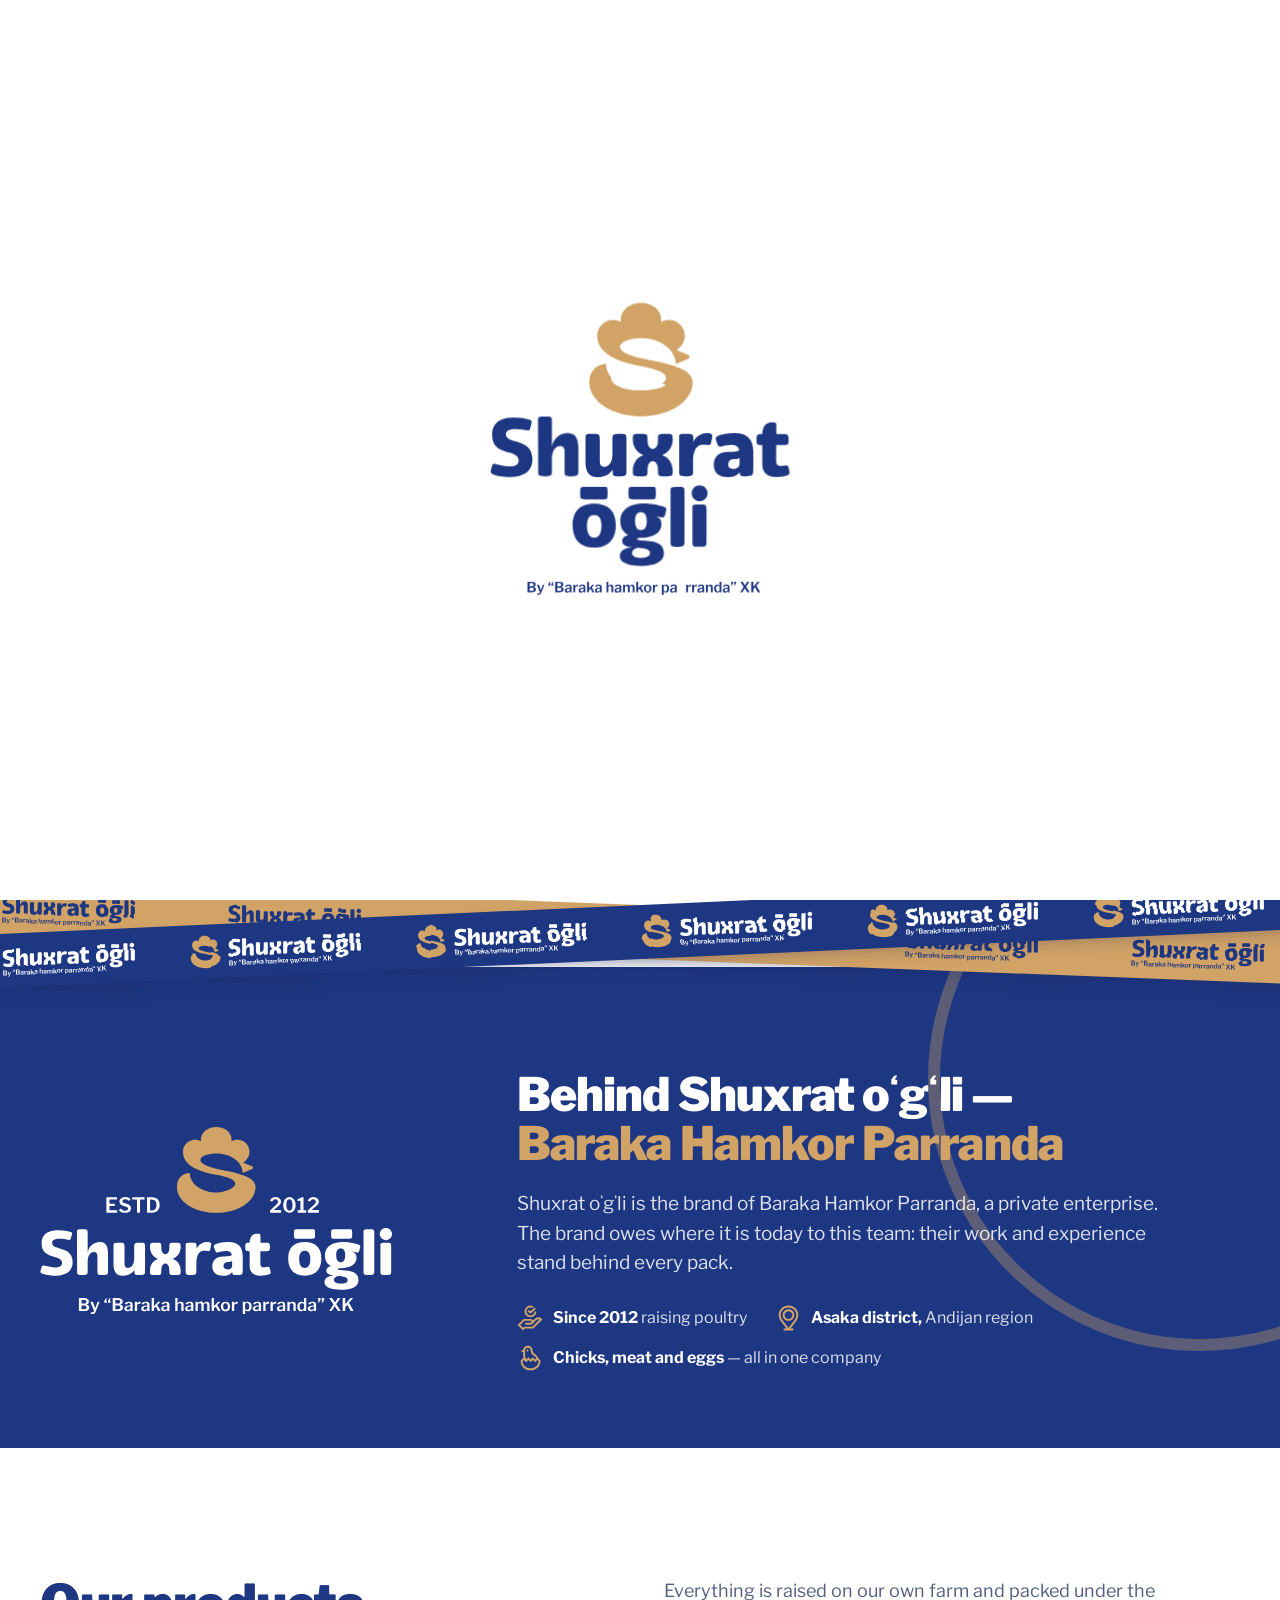
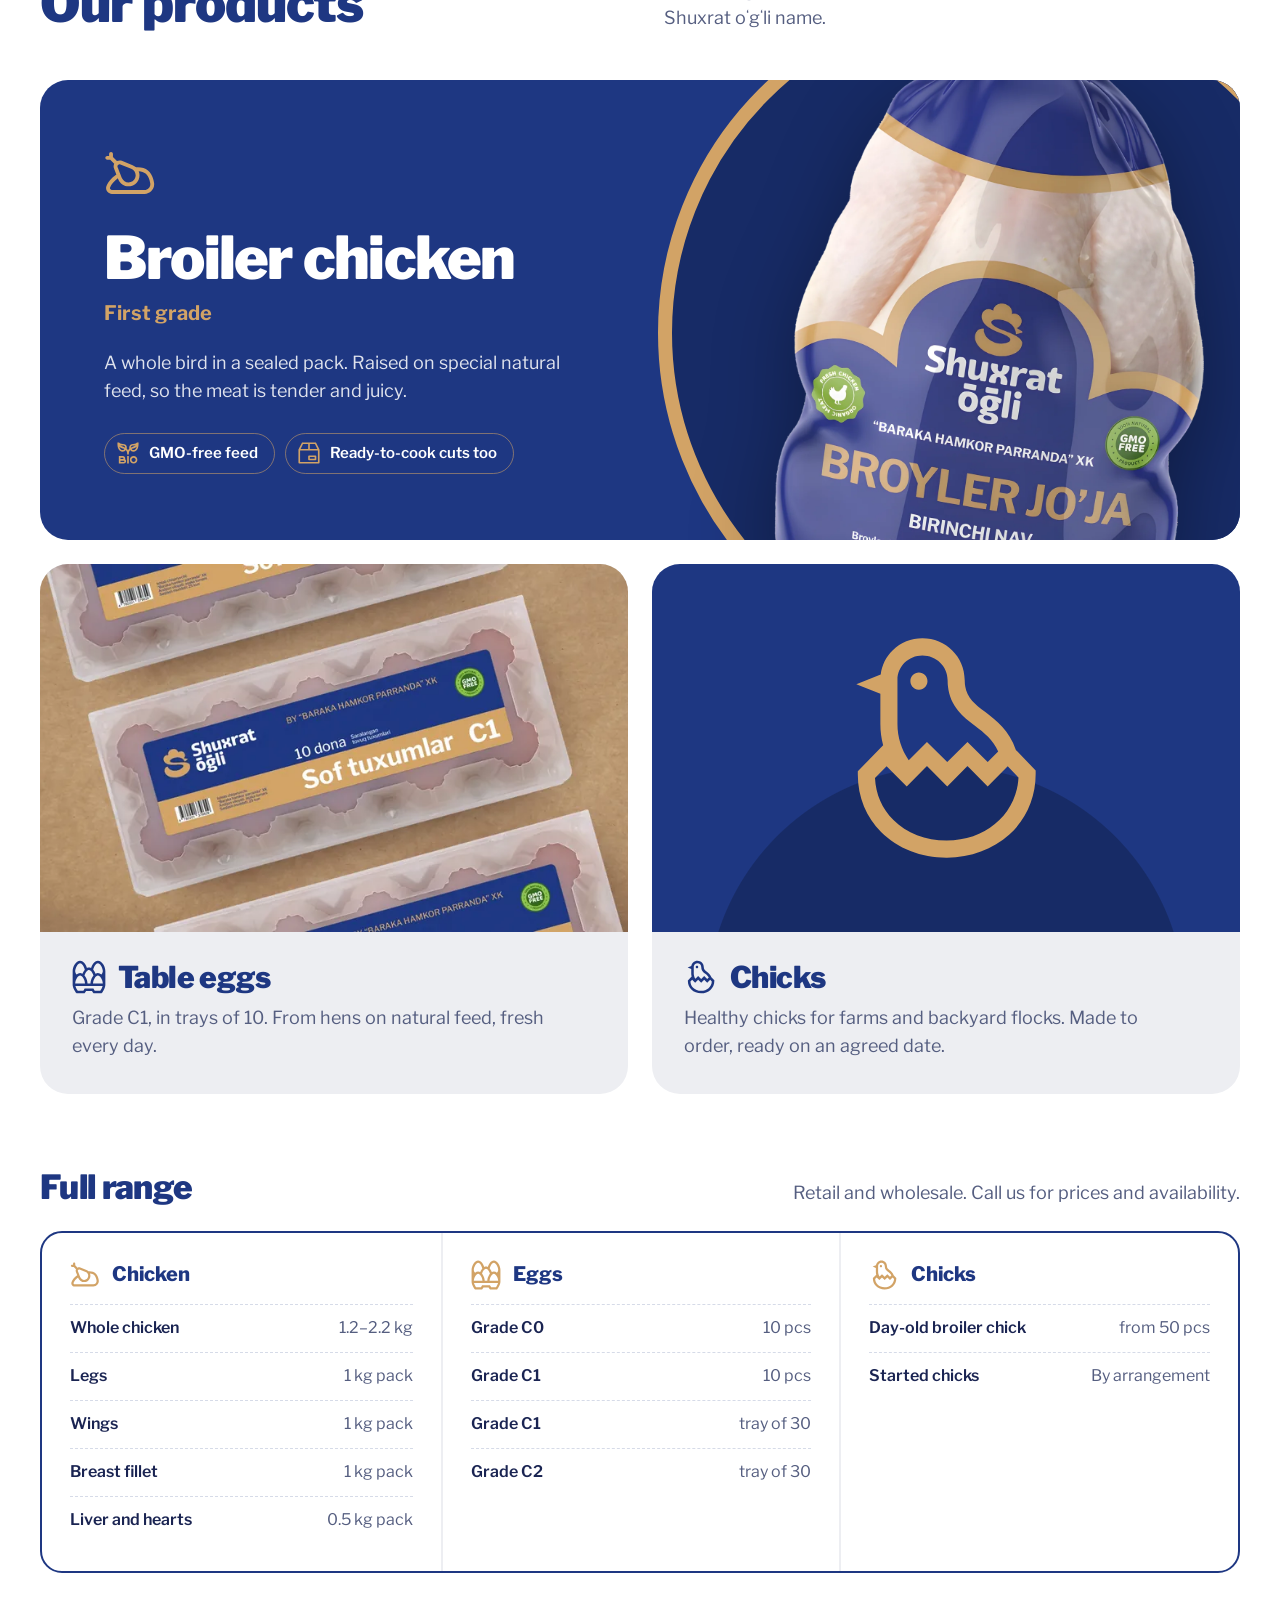
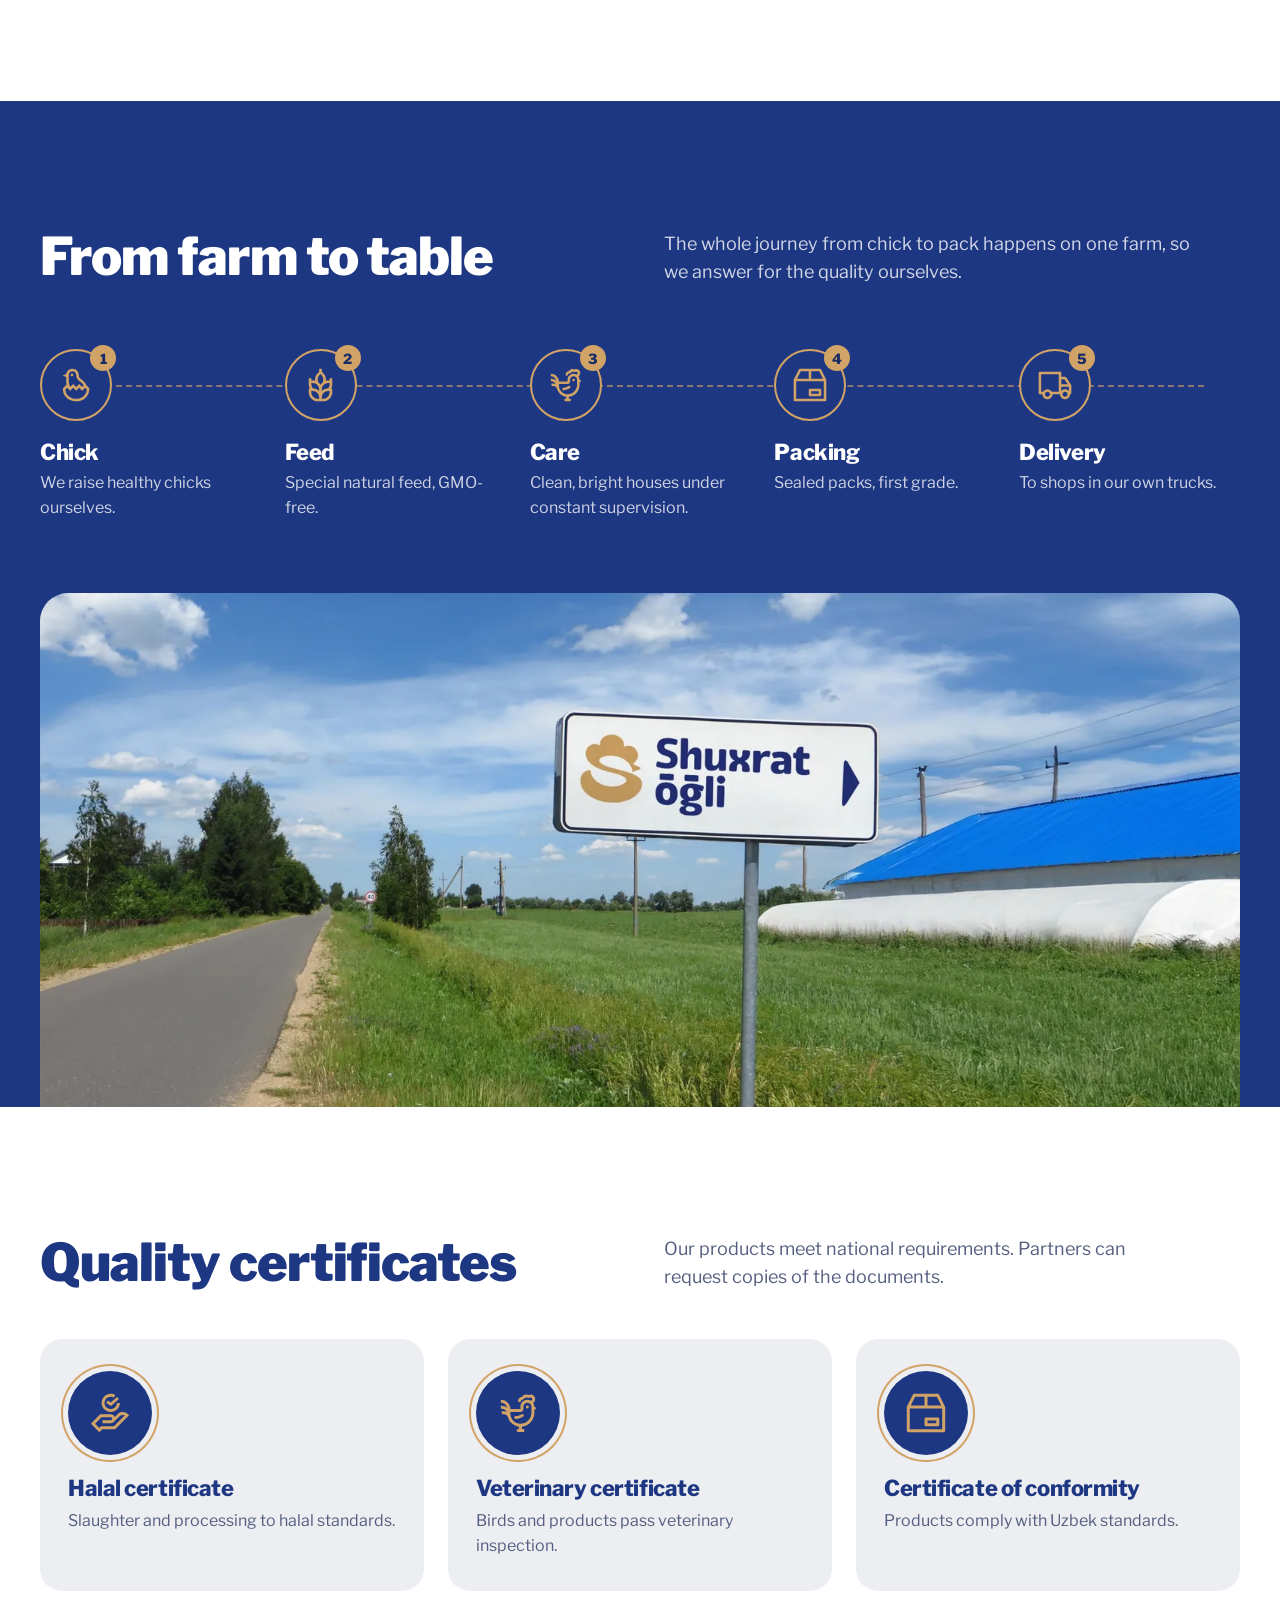
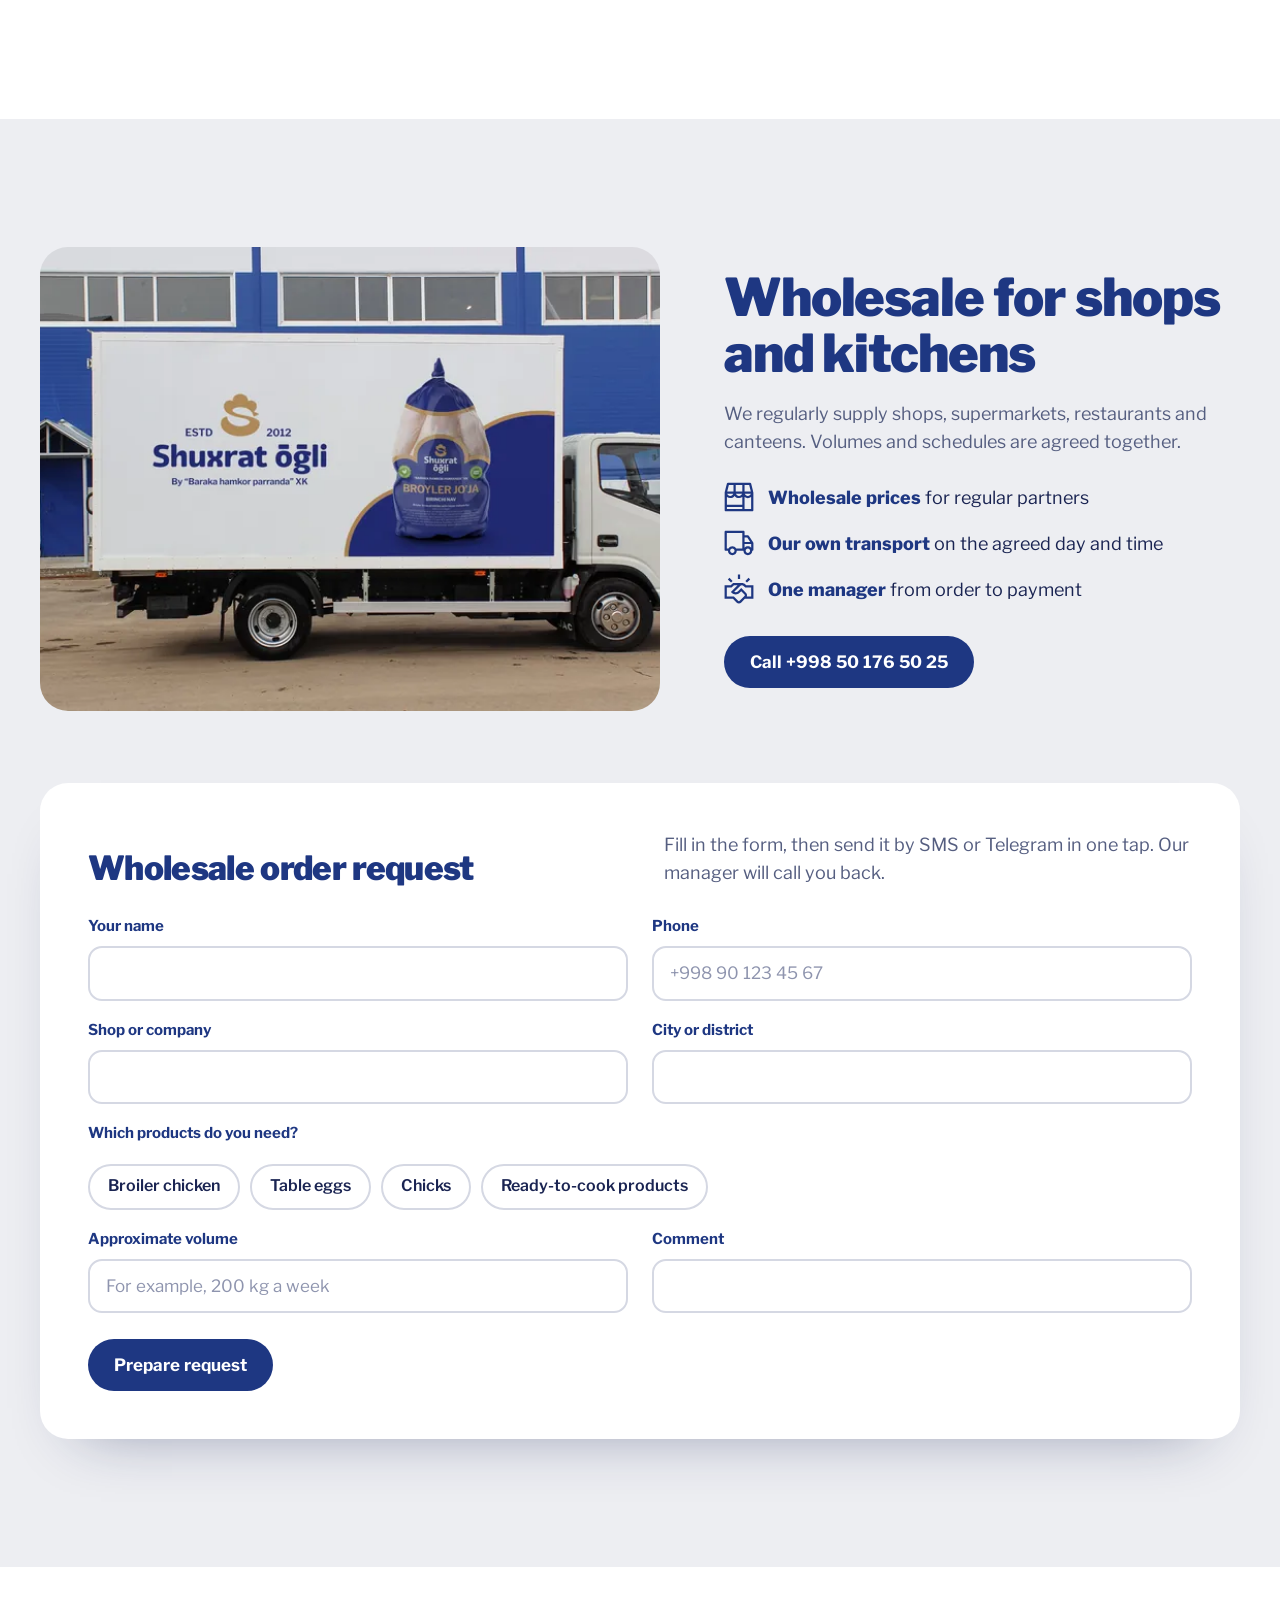
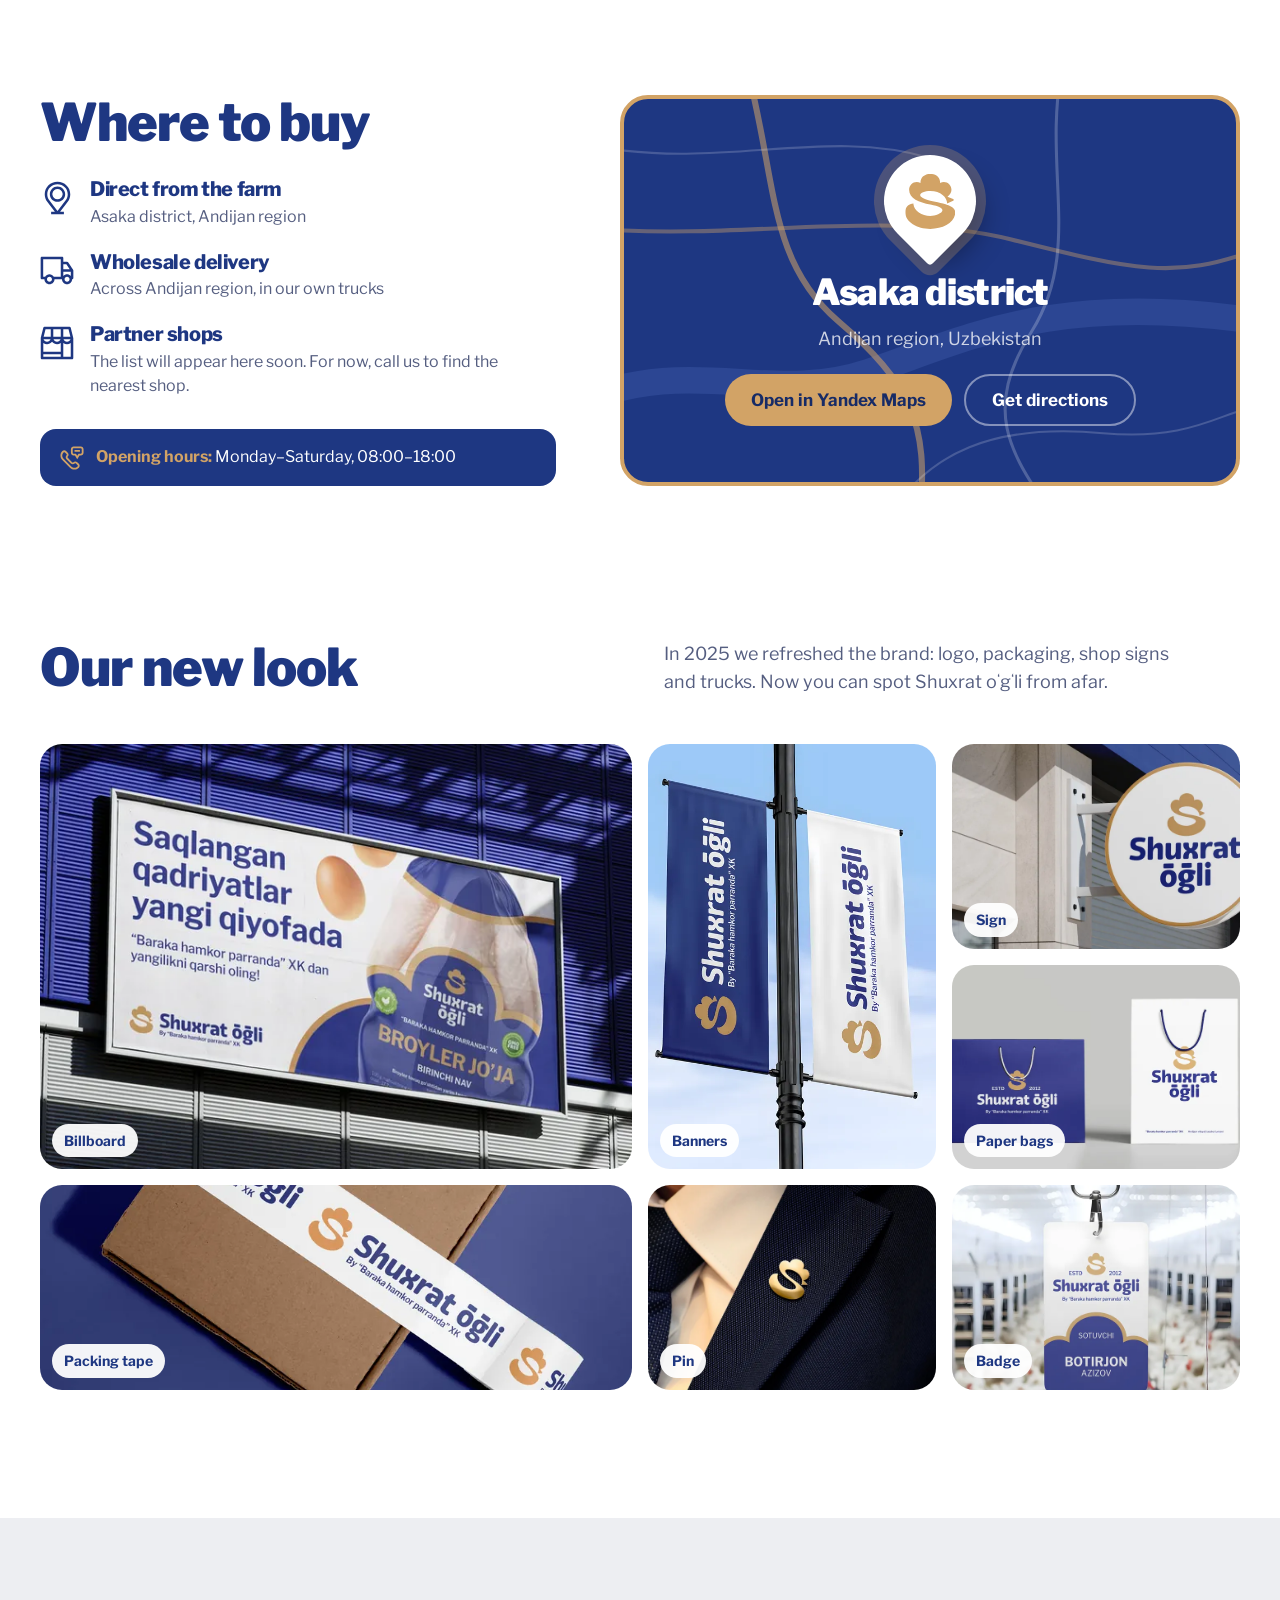
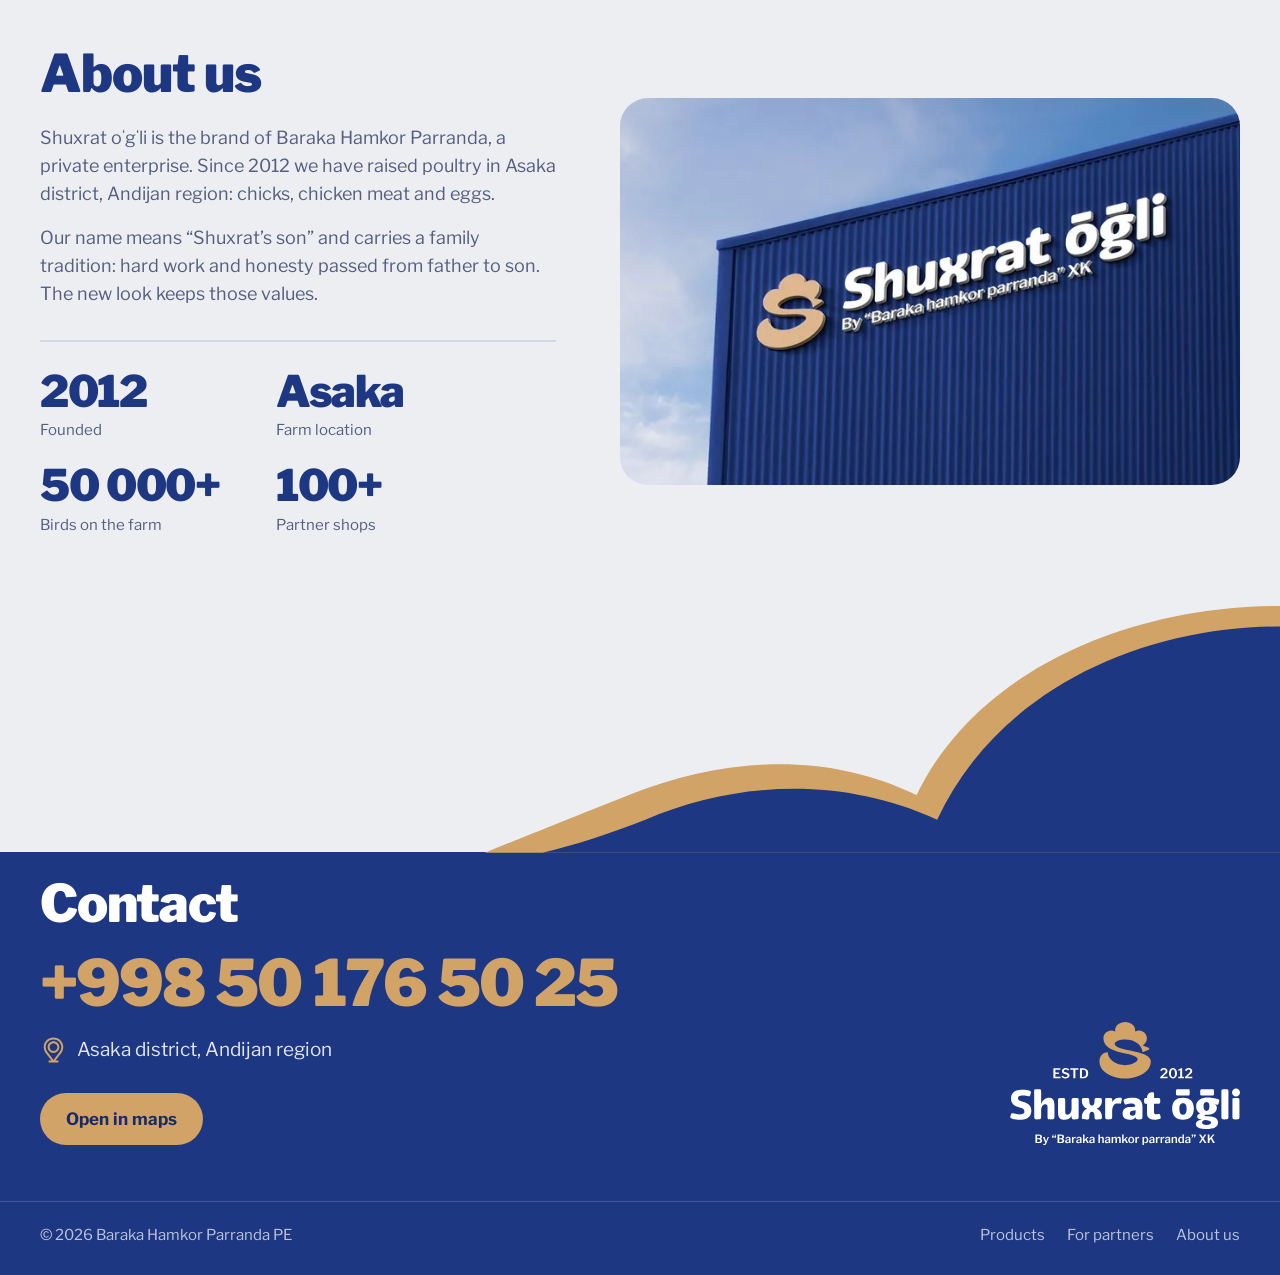
==== commit c9c78102: "Brend ortida «Baraka hamkor parranda»: alohida bo'lim, logo ostida imzo, sahifa nomi va Google ma'lu" ====
--- a/en/index.html
+++ b/en/index.html
@@ -3,7 +3,7 @@
 <head>
 <meta charset="utf-8">
 <meta name="viewport" content="width=device-width, initial-scale=1">
-<title>Shuxrat oʻgʻli — chicken, eggs and chicks</title>
+<title>Shuxrat oʻgʻli by Baraka Hamkor Parranda — chicken, eggs and chicks</title>
 <meta name="description" content="A brand of Baraka Hamkor Parranda. Since 2012 we have raised broilers, eggs and chicks in Asaka district, Uzbekistan. Wholesale and retail.">
 <meta name="theme-color" content="#1E3782">
 <!-- namuna: mijoz tasdiqlaguncha qidiruvda ko'rinmasin; haqiqiy domenga chiqqanda olib tashlang -->
@@ -14,9 +14,9 @@
 <link rel="alternate" hreflang="ru" href="../ru/">
 <link rel="alternate" hreflang="en" href="../en/">
 <script type="application/ld+json">
-{"@context": "https://schema.org", "@type": "LocalBusiness", "name": "Shuxrat oʻgʻli", "legalName": "Baraka Hamkor Parranda PE", "foundingDate": "2012", "telephone": "+998501765025", "address": {"@type": "PostalAddress", "addressRegion": "Andijan region", "addressLocality": "Asaka district", "addressCountry": "UZ"}, "geo": {"@type": "GeoCoordinates", "latitude": 40.595514, "longitude": 72.239171}, "description": "Poultry farm raising broilers, eggs and chicks.", "inLanguage": "en"}
+{"@context": "https://schema.org", "@type": "LocalBusiness", "name": "Shuxrat oʻgʻli", "legalName": "Baraka Hamkor Parranda PE", "parentOrganization": {"@type": "Organization", "name": "Baraka Hamkor Parranda PE", "foundingDate": "2012"}, "foundingDate": "2012", "telephone": "+998501765025", "address": {"@type": "PostalAddress", "addressRegion": "Andijan region", "addressLocality": "Asaka district", "addressCountry": "UZ"}, "geo": {"@type": "GeoCoordinates", "latitude": 40.595514, "longitude": 72.239171}, "description": "Poultry farm raising broilers, eggs and chicks.", "inLanguage": "en"}
 </script>
-<meta property="og:title" content="Shuxrat oʻgʻli — chicken, eggs and chicks">
+<meta property="og:title" content="Shuxrat oʻgʻli by Baraka Hamkor Parranda — chicken, eggs and chicks">
 <meta property="og:description" content="Raising poultry in Asaka district since 2012.">
 <meta property="og:image" content="../rasm/bino-1600.webp">
 <link rel="preconnect" href="https://fonts.googleapis.com">
@@ -71,9 +71,12 @@
 
 <header class="sarlavha">
   <div class="sarlavha-ichi">
-    <a class="logo" href="#" aria-label="Shuxrat oʻgʻli — home">
-      <img src="../logo/logo-yotiq.svg" alt="Shuxrat oʻgʻli" width="190" height="36">
-    </a>
+    <div class="logo-blok">
+      <a class="logo" href="#" aria-label="Shuxrat oʻgʻli — home">
+        <img src="../logo/logo-yotiq.svg" alt="Shuxrat oʻgʻli" width="190" height="36">
+      </a>
+      <a class="sarlavha-imzo" href="#ortida">by <b>Baraka Hamkor Parranda</b></a>
+    </div>
     <nav class="menyu" id="menyu" aria-label="Main menu">
       <a href="#mahsulotlar">Products</a>
       <a href="#xojalik">Farm</a>
@@ -150,6 +153,24 @@
     <div class="lenta lenta-oltin"><div class="lenta-yol"></div></div>
     <div class="lenta lenta-kok"><div class="lenta-yol"></div></div>
   </div>
+
+  <!-- Brend ortida kim turadi: «Baraka hamkor parranda» XK -->
+  <section class="ortida" id="ortida" aria-labelledby="ortida-sarlavha">
+    <div class="ichki ortida-ichi">
+      <div class="ortida-logo">
+        <img src="../logo/logo-estd-oq.svg" alt="Shuxrat oʻgʻli — By “Baraka hamkor parranda” XK, est. 2012" width="172" height="92">
+      </div>
+      <div class="ortida-matn">
+        <h2 id="ortida-sarlavha"><span>Behind Shuxrat oʻgʻli —</span> <span class="ortida-nom">Baraka Hamkor Parranda</span></h2>
+        <p>Shuxrat oʻgʻli is the brand of Baraka Hamkor Parranda, a private enterprise. The brand owes where it is today to this team: their work and experience stand behind every pack.</p>
+        <ul class="ortida-faktlar">
+          <li><i class="ik ik-oltin" style="--ik:url(ikon/sifat.svg)" aria-hidden="true"></i><span><b>Since 2012</b> raising poultry</span></li>
+          <li><i class="ik ik-oltin" style="--ik:url(ikon/manzil.svg)" aria-hidden="true"></i><span><b>Asaka district,</b> Andijan region</span></li>
+          <li><i class="ik ik-oltin" style="--ik:url(ikon/joja.svg)" aria-hidden="true"></i><span><b>Chicks, meat and eggs</b> — all in one company</span></li>
+        </ul>
+      </div>
+    </div>
+  </section>
 
 <!-- Mahsulotlar -->
   <section class="mahsulotlar" id="mahsulotlar" aria-labelledby="mahsulotlar-sarlavha">
@@ -439,7 +460,6 @@
         <h2 id="haqida-sarlavha">About us</h2>
         <p>Shuxrat oʻgʻli is the brand of Baraka Hamkor Parranda, a private enterprise. Since 2012 we have raised poultry in Asaka district, Andijan region: chicks, chicken meat and eggs.</p>
         <p>Our name means “Shuxrat’s son” and carries a family tradition: hard work and honesty passed from father to son. The new look keeps those values.</p>
-        <p class="haqida-baraka">Shuxrat oʻgʻli owes where it is today to the Baraka Hamkor Parranda team. That is why every pack and sign carries the “By Baraka hamkor parranda” mark.</p>
         <dl class="faktlar">
           <div><dt>2012</dt><dd>Founded</dd></div>
           <div><dt>Asaka</dt><dd>Farm location</dd></div>
--- a/uslub.css
+++ b/uslub.css
@@ -85,6 +85,7 @@
   max-width: var(--kenglik); margin: 0 auto; padding: 0.875rem var(--chet);
   display: flex; align-items: center; gap: 1.75rem;
 }
+.logo { flex: none; }
 .logo img { height: 2.125rem; width: auto; }
 .menyu { display: flex; gap: 1.625rem; margin-left: auto; }
 .menyu a { text-decoration: none; font-weight: 600; font-size: 1rem; color: var(--matn); padding: 0.375rem 0; }
@@ -459,7 +460,36 @@
 .bosh-imzo { display: flex; align-items: center; gap: 0.75rem; margin-bottom: 1.5rem; }
 .bosh-imzo::before { content: ""; width: 2.5rem; height: 3px; border-radius: 3px; background: var(--oltin); }
 .bosh-imzo img { height: 0.95rem; width: auto; }
-.haqida-baraka { margin-top: 1rem; padding: 1rem 1.25rem; border-left: 4px solid var(--oltin); background: var(--oq); border-radius: 0 0.875rem 0.875rem 0; color: var(--kok) !important; font-weight: 600; }
+
+/* Brend ortida: «Baraka hamkor parranda» */
+.ortida { position: relative; background: var(--kok); color: var(--oq); padding: clamp(4.5rem, 8vw, 7rem) 0 clamp(3.5rem, 6vw, 5rem); margin-top: -2.5rem; overflow: hidden; }
+.ortida::before {
+  /* muqovadagi oltin yoy — o'ng tomondan */
+  content: ""; position: absolute; right: -12rem; top: -10rem; width: 34rem; aspect-ratio: 1;
+  border-radius: 50%; border: 0.75rem solid rgba(210, 163, 102, .35);
+}
+.ortida-ichi { position: relative; display: grid; grid-template-columns: minmax(0, 4fr) minmax(0, 7fr); gap: clamp(2rem, 5vw, 5rem); align-items: center; }
+.ortida-logo img { width: 100%; max-width: 22rem; height: auto; }
+.ortida h2 { color: var(--oq); font-size: clamp(2rem, 3.6vw, 3rem); }
+.ortida h2 span { display: block; }
+.ortida-nom { color: var(--oltin); }
+.ortida-matn > p { margin: 1.25rem 0 1.75rem; max-width: 50ch; color: rgba(255,255,255,.85); font-size: 1.1875rem; }
+.ortida-faktlar { list-style: none; margin: 0; padding: 0; display: flex; flex-wrap: wrap; gap: 0.875rem 1.75rem; }
+.ortida-faktlar li { display: flex; align-items: center; gap: 0.625rem; color: rgba(255,255,255,.85); font-size: 1rem; }
+.ortida-faktlar b { color: var(--oq); }
+.ortida-faktlar .ik { width: 1.625rem; height: 1.625rem; }
+.sarlavha-imzo b { color: var(--kok); font-weight: 700; }
+.sarlavha-imzo:hover b { color: var(--oltin-toq); }
+.logo-blok { flex: none; display: flex; flex-direction: column; gap: 0.2rem; }
+.sarlavha-imzo { font-size: 0.6875rem; letter-spacing: 0.01em; color: var(--xira); text-decoration: none; white-space: nowrap; line-height: 1; padding-left: 2.6rem; }
+@media (max-width: 820px) { .sarlavha-imzo { padding-left: 2.3rem; font-size: 0.625rem; } }
+@media (max-width: 820px) {
+  .ortida { margin-top: -1.5rem; }
+  .ortida-ichi { grid-template-columns: minmax(0, 1fr); }
+  .ortida-logo img { max-width: 13rem; }
+  .ortida h2 { font-size: 1.75rem; }
+  .ortida-faktlar { flex-direction: column; }
+}
 
 /* Kompyuterdagi qo'ng'iroq oynasi */
 .qongiroq-oyna {
@@ -524,7 +554,7 @@
 
 /* Menyu: planshetda ham yig'ma (ruscha so'zlar uzun) */
 .menyu a { white-space: nowrap; }
-@media (max-width: 1100px) {
+@media (max-width: 1320px) {
   .sarlavha-ichi { gap: 0.75rem; }
   .tel-tugma { margin-left: auto; }
   .menyu-tugma {
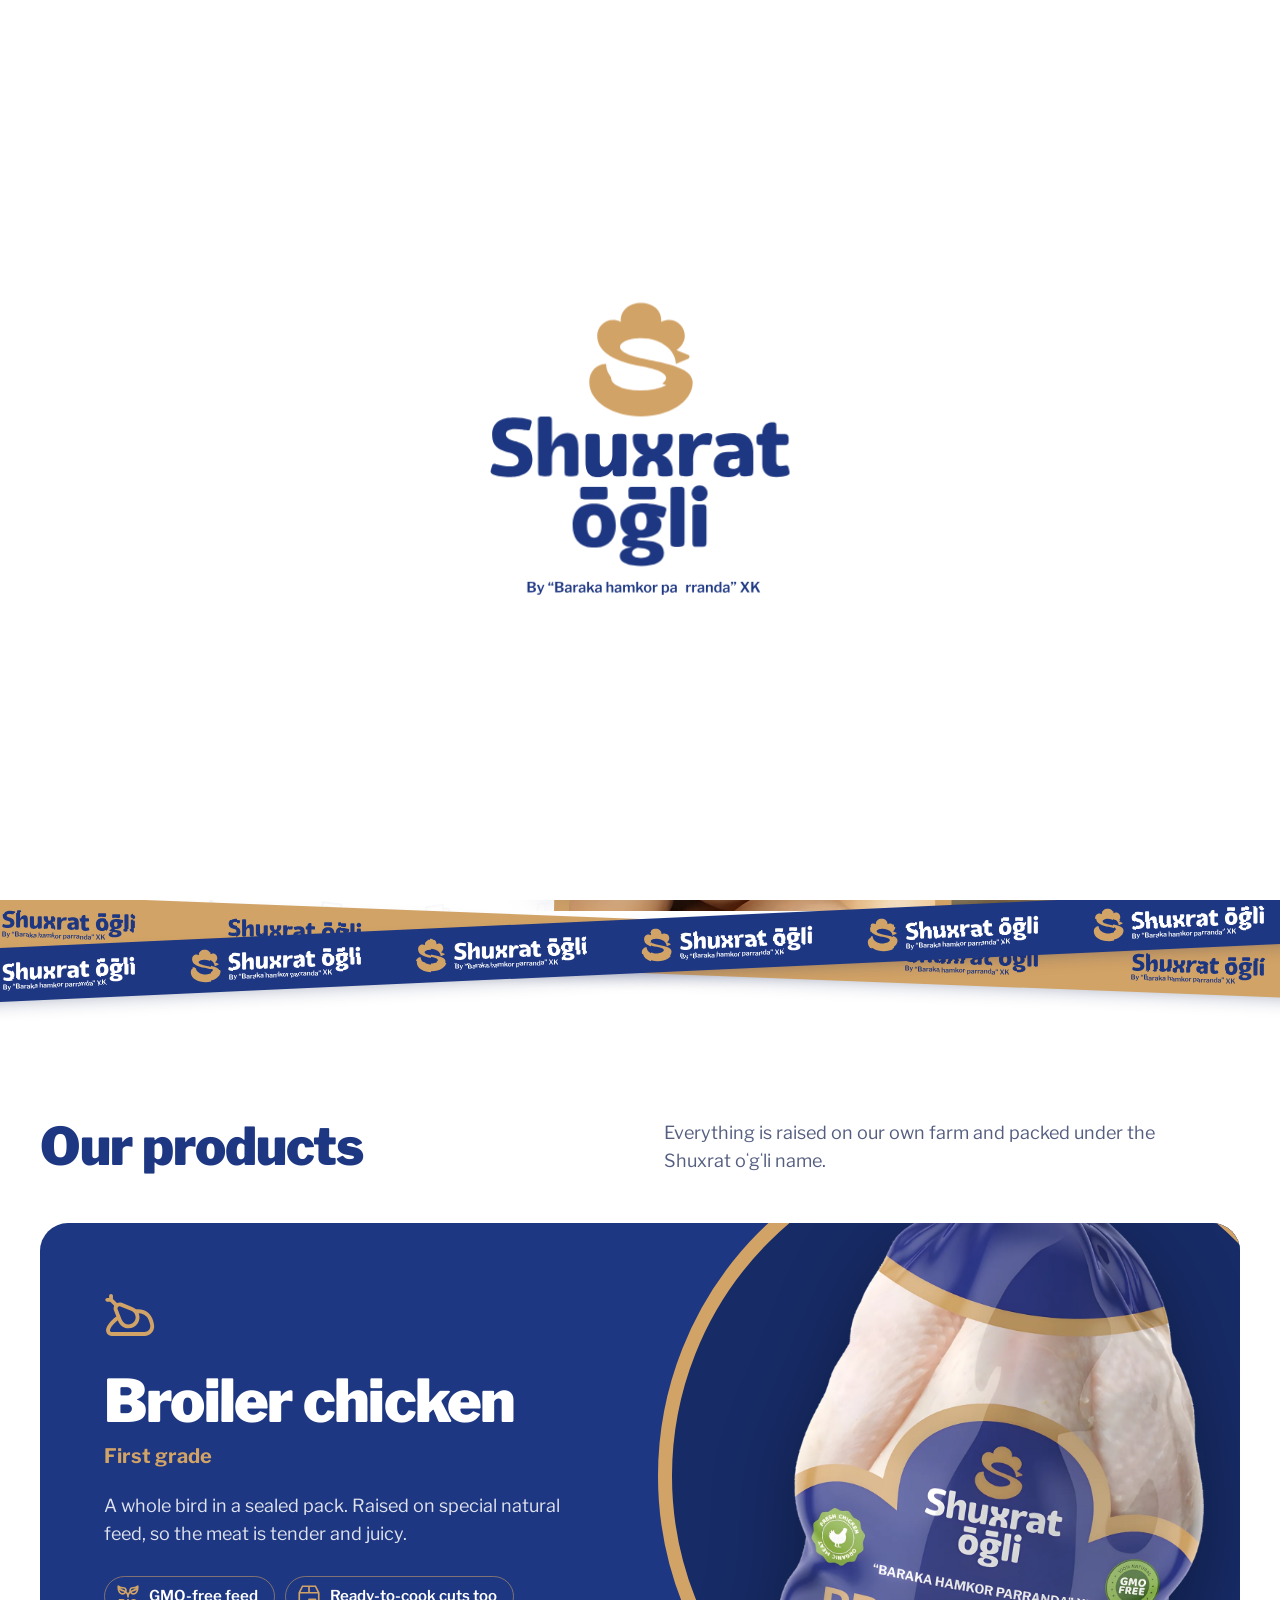
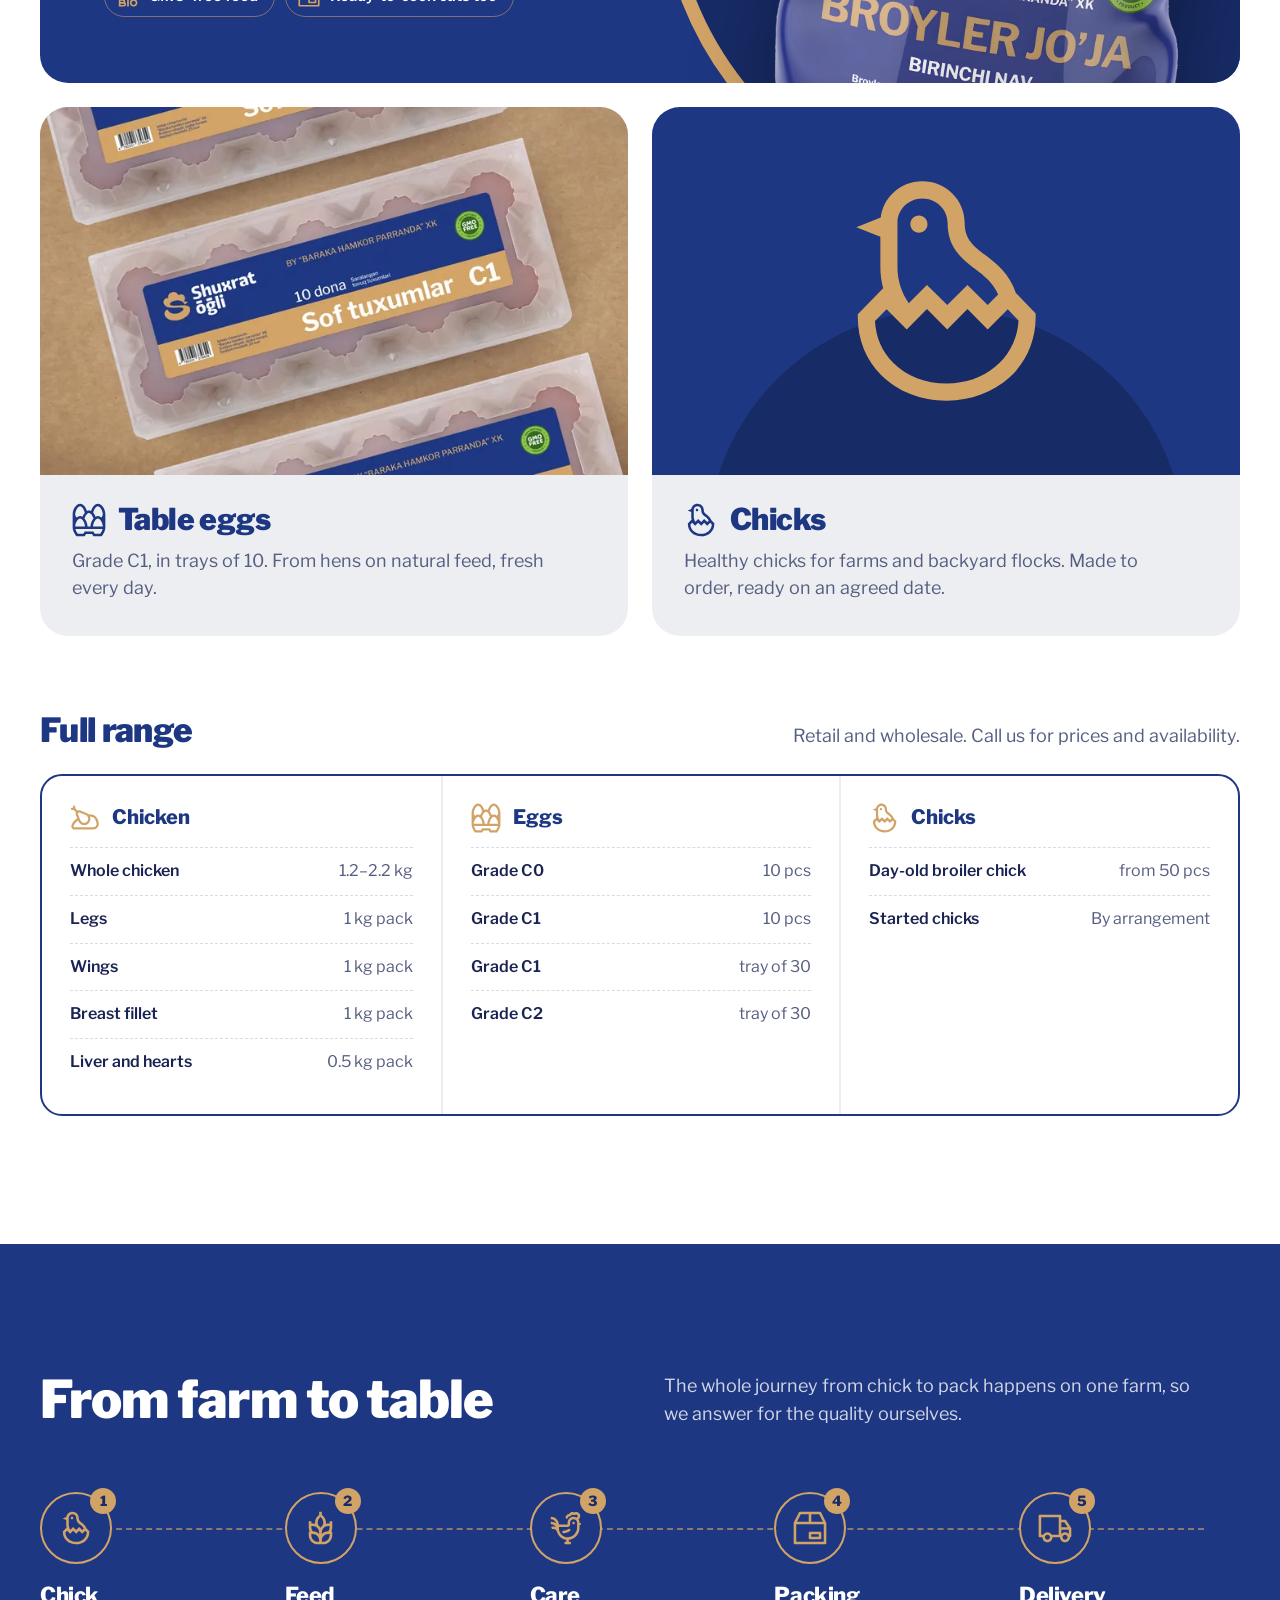
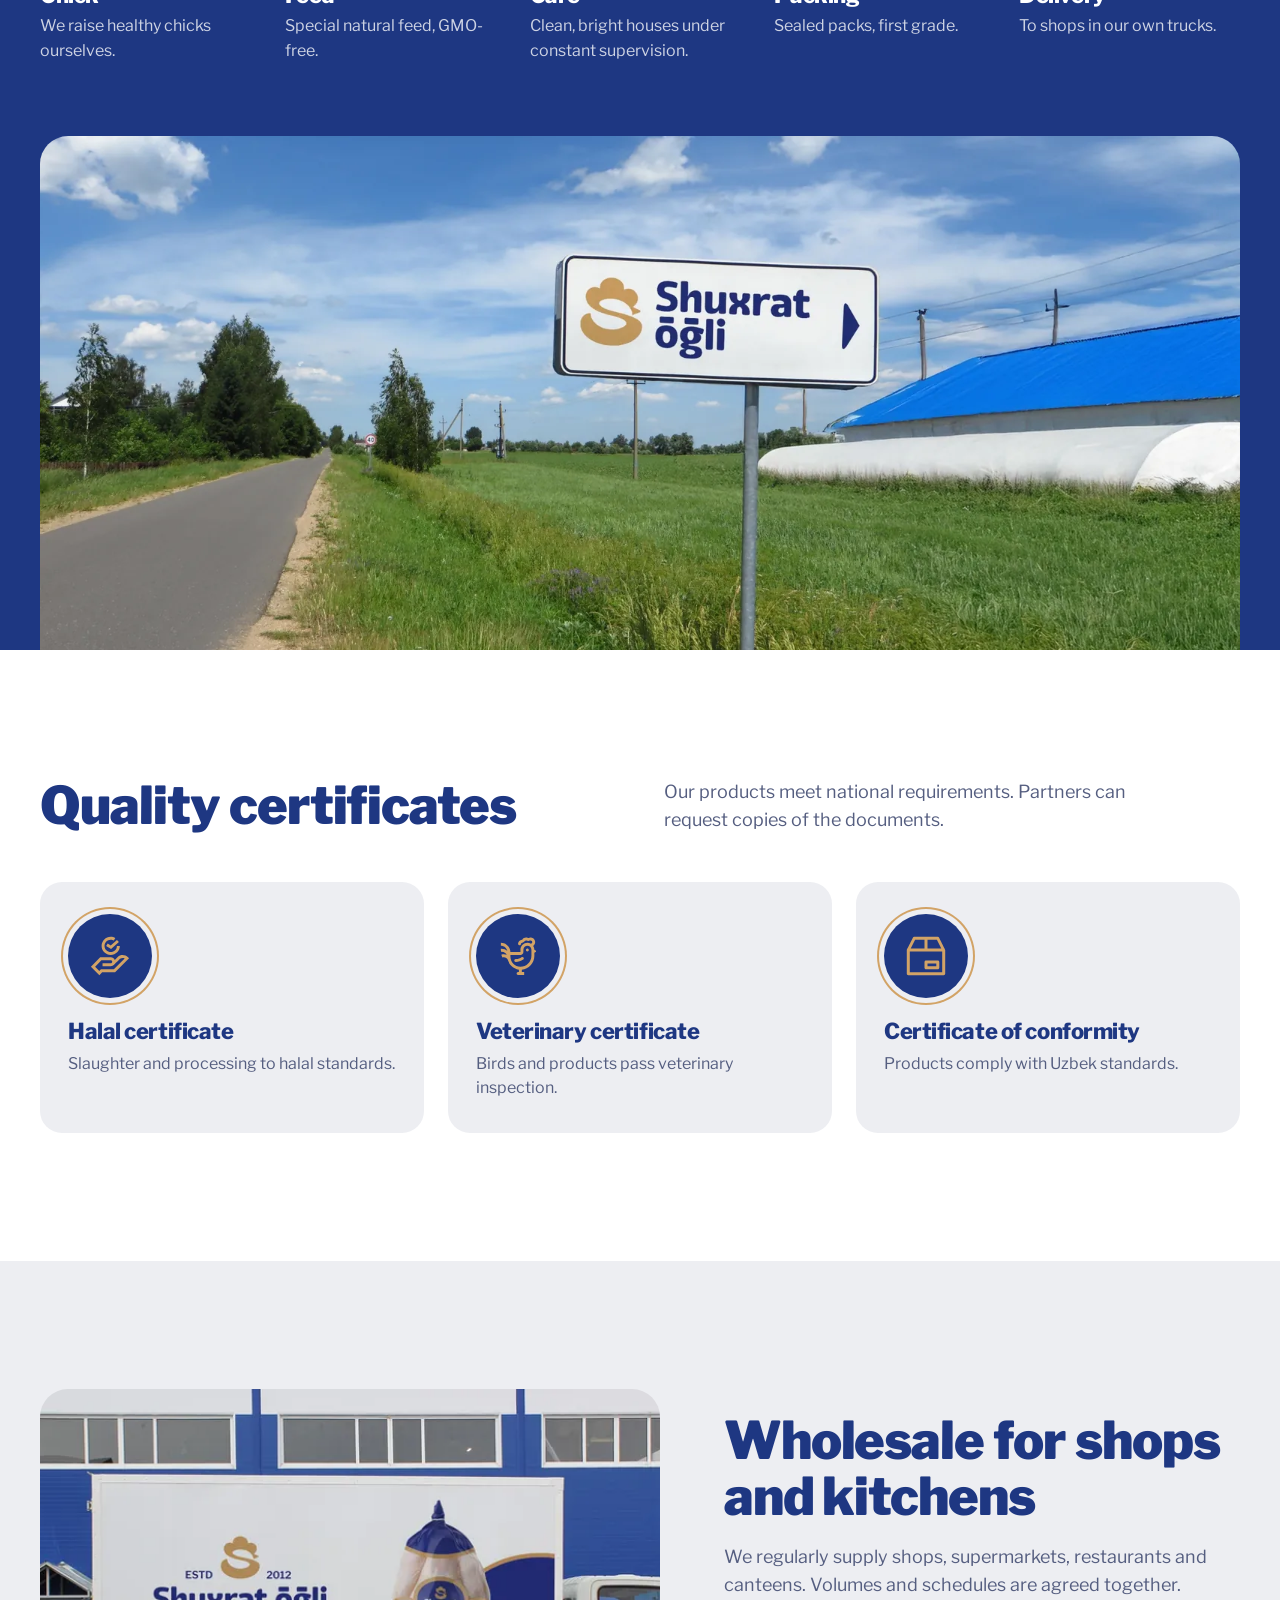
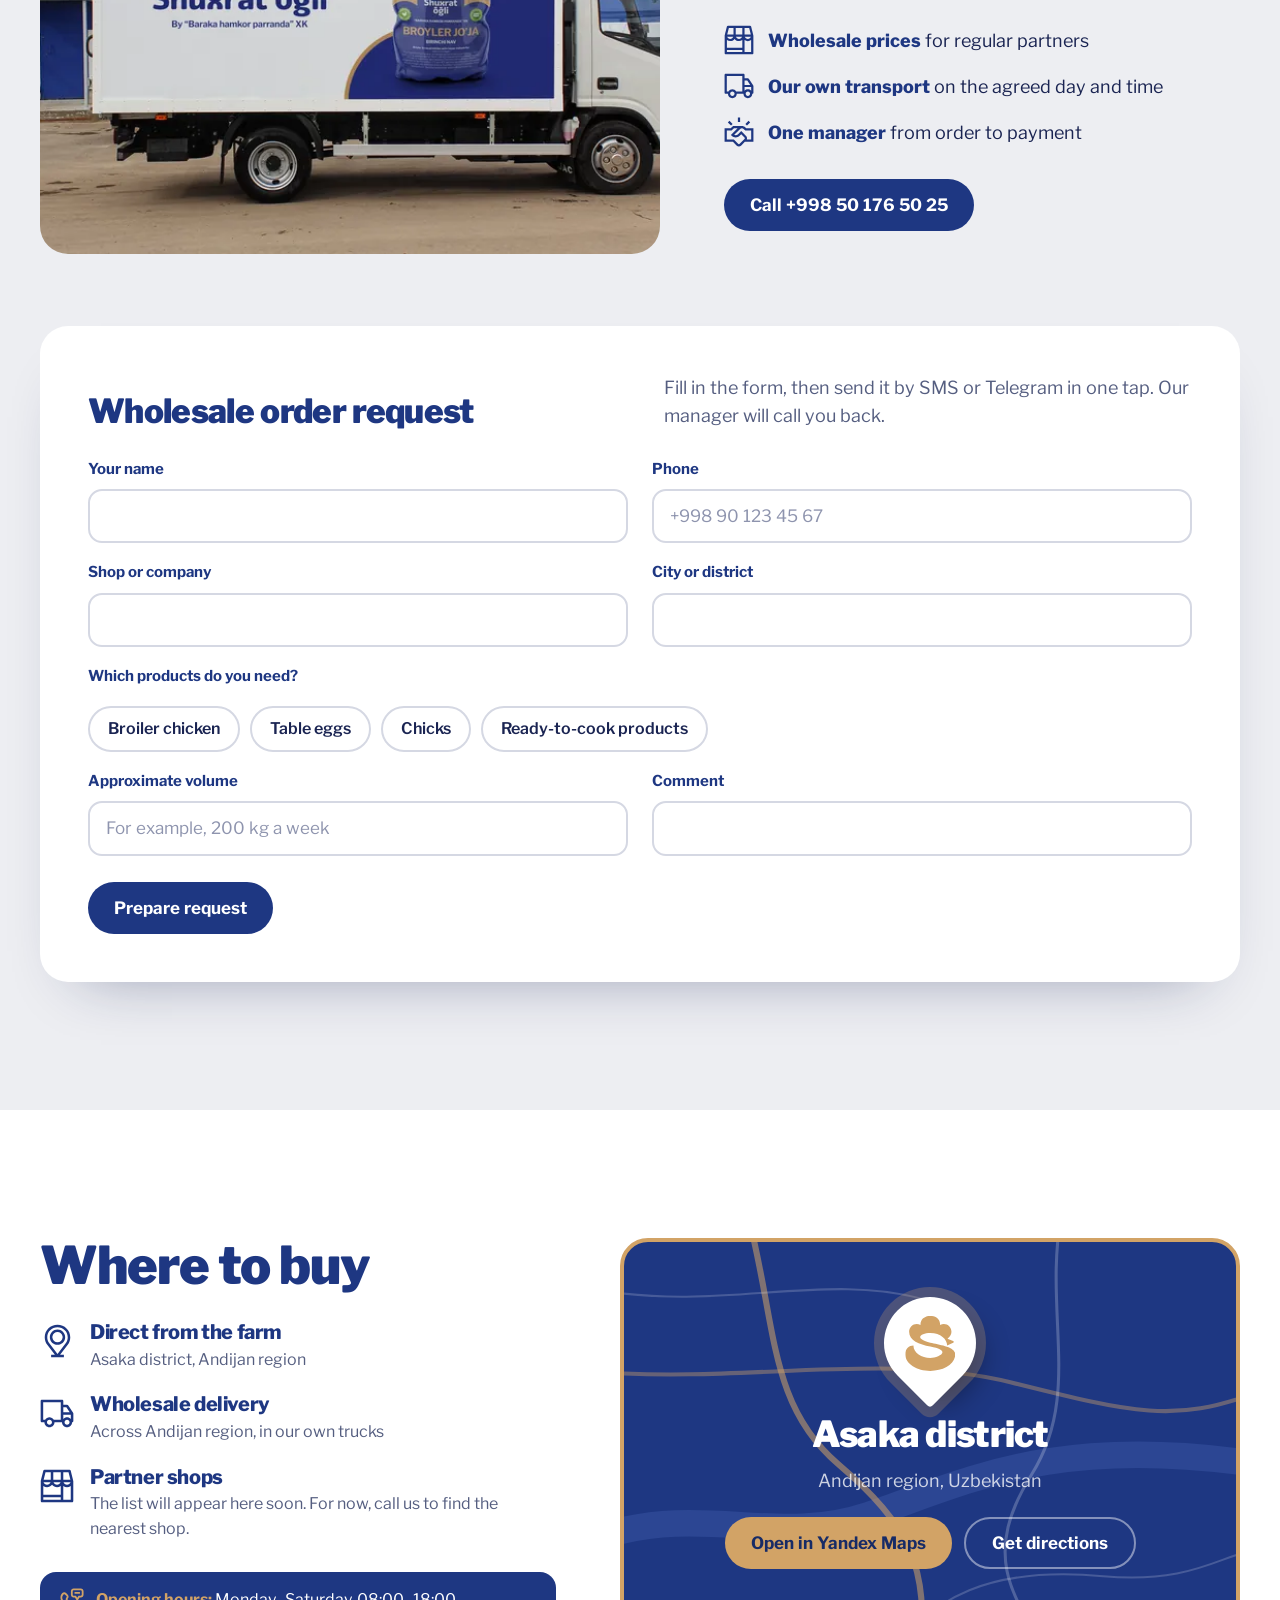
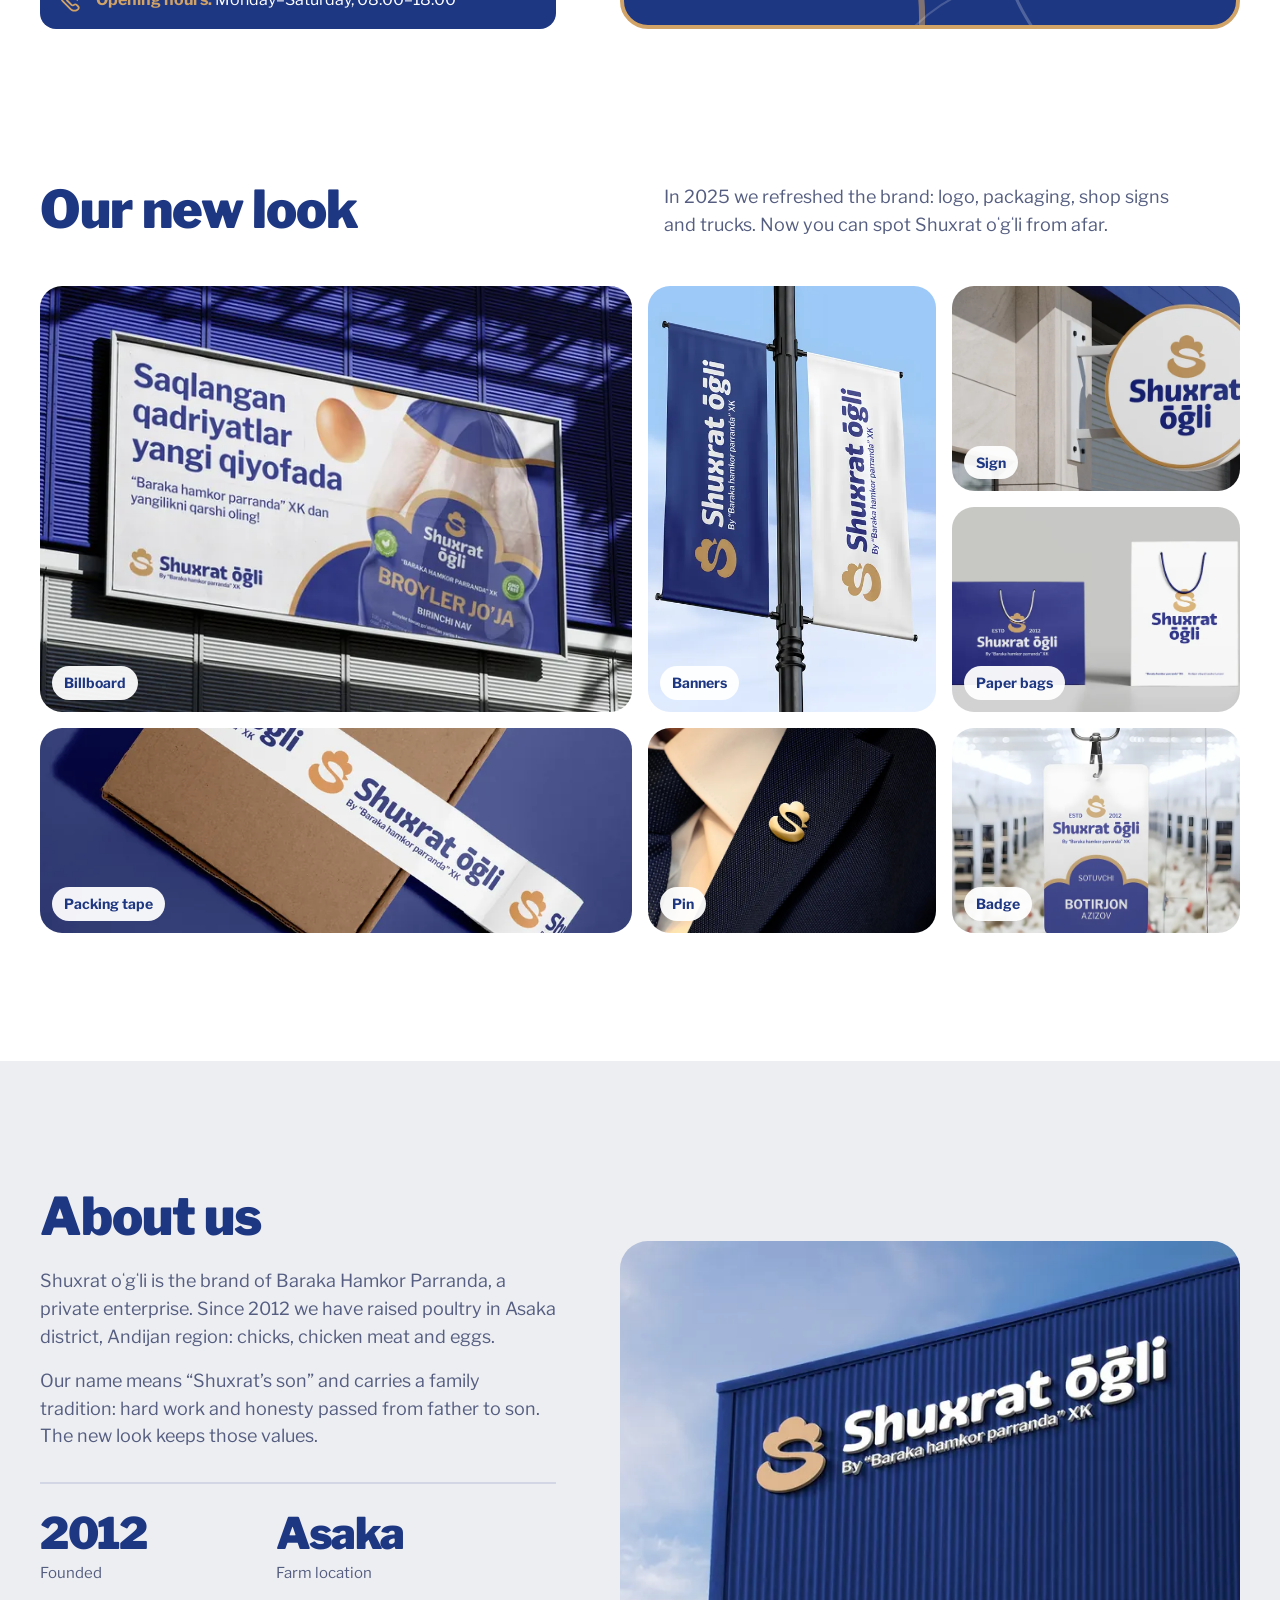
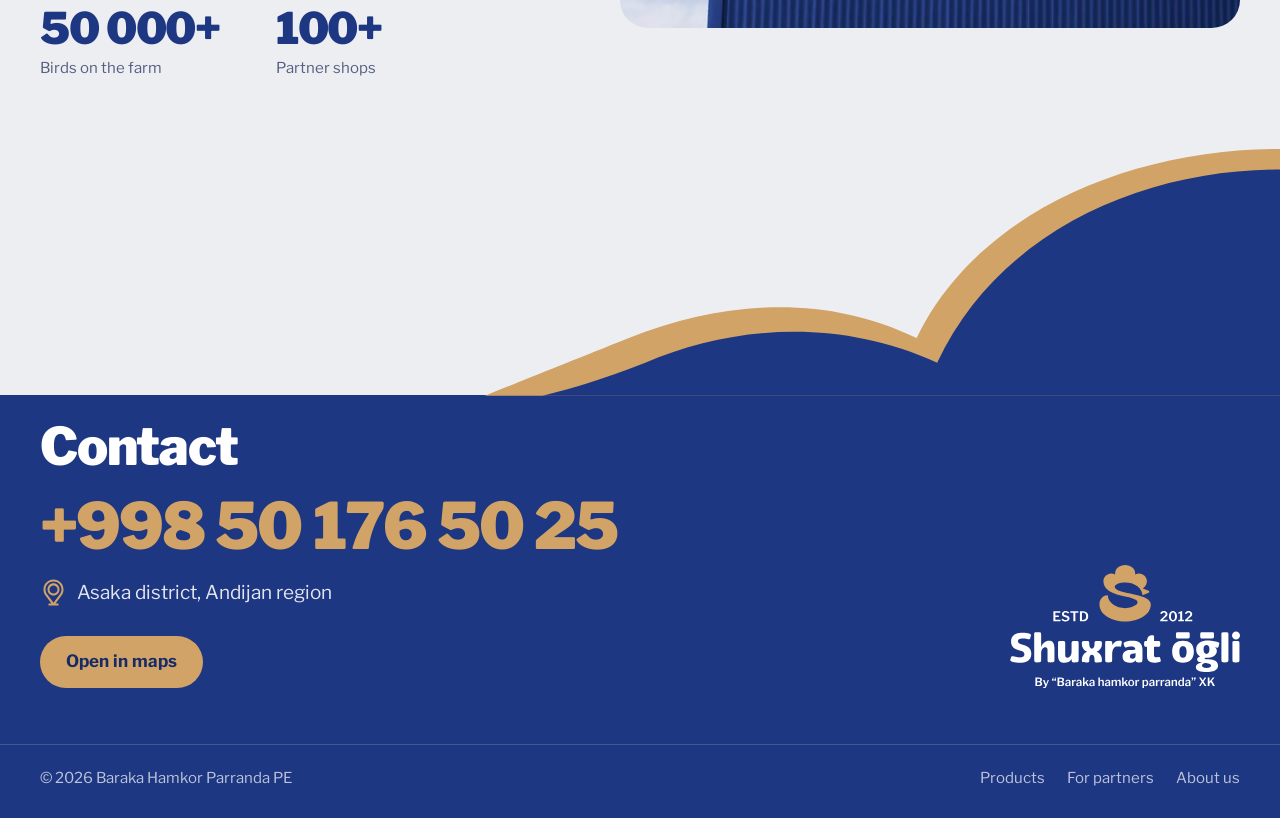
==== commit f7c1a488: "«Shuxrat o'g'li ortida» bo'limi olib tashlandi" ====
--- a/en/index.html
+++ b/en/index.html
@@ -75,7 +75,7 @@
       <a class="logo" href="#" aria-label="Shuxrat oʻgʻli — home">
         <img src="../logo/logo-yotiq.svg" alt="Shuxrat oʻgʻli" width="190" height="36">
       </a>
-      <a class="sarlavha-imzo" href="#ortida">by <b>Baraka Hamkor Parranda</b></a>
+      <a class="sarlavha-imzo" href="#biz-haqimizda">by <b>Baraka Hamkor Parranda</b></a>
     </div>
     <nav class="menyu" id="menyu" aria-label="Main menu">
       <a href="#mahsulotlar">Products</a>
@@ -153,24 +153,6 @@
     <div class="lenta lenta-oltin"><div class="lenta-yol"></div></div>
     <div class="lenta lenta-kok"><div class="lenta-yol"></div></div>
   </div>
-
-  <!-- Brend ortida kim turadi: «Baraka hamkor parranda» XK -->
-  <section class="ortida" id="ortida" aria-labelledby="ortida-sarlavha">
-    <div class="ichki ortida-ichi">
-      <div class="ortida-logo">
-        <img src="../logo/logo-estd-oq.svg" alt="Shuxrat oʻgʻli — By “Baraka hamkor parranda” XK, est. 2012" width="172" height="92">
-      </div>
-      <div class="ortida-matn">
-        <h2 id="ortida-sarlavha"><span>Behind Shuxrat oʻgʻli —</span> <span class="ortida-nom">Baraka Hamkor Parranda</span></h2>
-        <p>Shuxrat oʻgʻli is the brand of Baraka Hamkor Parranda, a private enterprise. The brand owes where it is today to this team: their work and experience stand behind every pack.</p>
-        <ul class="ortida-faktlar">
-          <li><i class="ik ik-oltin" style="--ik:url(ikon/sifat.svg)" aria-hidden="true"></i><span><b>Since 2012</b> raising poultry</span></li>
-          <li><i class="ik ik-oltin" style="--ik:url(ikon/manzil.svg)" aria-hidden="true"></i><span><b>Asaka district,</b> Andijan region</span></li>
-          <li><i class="ik ik-oltin" style="--ik:url(ikon/joja.svg)" aria-hidden="true"></i><span><b>Chicks, meat and eggs</b> — all in one company</span></li>
-        </ul>
-      </div>
-    </div>
-  </section>
 
 <!-- Mahsulotlar -->
   <section class="mahsulotlar" id="mahsulotlar" aria-labelledby="mahsulotlar-sarlavha">
--- a/uslub.css
+++ b/uslub.css
@@ -460,36 +460,6 @@
 .bosh-imzo { display: flex; align-items: center; gap: 0.75rem; margin-bottom: 1.5rem; }
 .bosh-imzo::before { content: ""; width: 2.5rem; height: 3px; border-radius: 3px; background: var(--oltin); }
 .bosh-imzo img { height: 0.95rem; width: auto; }
-
-/* Brend ortida: «Baraka hamkor parranda» */
-.ortida { position: relative; background: var(--kok); color: var(--oq); padding: clamp(4.5rem, 8vw, 7rem) 0 clamp(3.5rem, 6vw, 5rem); margin-top: -2.5rem; overflow: hidden; }
-.ortida::before {
-  /* muqovadagi oltin yoy — o'ng tomondan */
-  content: ""; position: absolute; right: -12rem; top: -10rem; width: 34rem; aspect-ratio: 1;
-  border-radius: 50%; border: 0.75rem solid rgba(210, 163, 102, .35);
-}
-.ortida-ichi { position: relative; display: grid; grid-template-columns: minmax(0, 4fr) minmax(0, 7fr); gap: clamp(2rem, 5vw, 5rem); align-items: center; }
-.ortida-logo img { width: 100%; max-width: 22rem; height: auto; }
-.ortida h2 { color: var(--oq); font-size: clamp(2rem, 3.6vw, 3rem); }
-.ortida h2 span { display: block; }
-.ortida-nom { color: var(--oltin); }
-.ortida-matn > p { margin: 1.25rem 0 1.75rem; max-width: 50ch; color: rgba(255,255,255,.85); font-size: 1.1875rem; }
-.ortida-faktlar { list-style: none; margin: 0; padding: 0; display: flex; flex-wrap: wrap; gap: 0.875rem 1.75rem; }
-.ortida-faktlar li { display: flex; align-items: center; gap: 0.625rem; color: rgba(255,255,255,.85); font-size: 1rem; }
-.ortida-faktlar b { color: var(--oq); }
-.ortida-faktlar .ik { width: 1.625rem; height: 1.625rem; }
-.sarlavha-imzo b { color: var(--kok); font-weight: 700; }
-.sarlavha-imzo:hover b { color: var(--oltin-toq); }
-.logo-blok { flex: none; display: flex; flex-direction: column; gap: 0.2rem; }
-.sarlavha-imzo { font-size: 0.6875rem; letter-spacing: 0.01em; color: var(--xira); text-decoration: none; white-space: nowrap; line-height: 1; padding-left: 2.6rem; }
-@media (max-width: 820px) { .sarlavha-imzo { padding-left: 2.3rem; font-size: 0.625rem; } }
-@media (max-width: 820px) {
-  .ortida { margin-top: -1.5rem; }
-  .ortida-ichi { grid-template-columns: minmax(0, 1fr); }
-  .ortida-logo img { max-width: 13rem; }
-  .ortida h2 { font-size: 1.75rem; }
-  .ortida-faktlar { flex-direction: column; }
-}
 
 /* Kompyuterdagi qo'ng'iroq oynasi */
 .qongiroq-oyna {
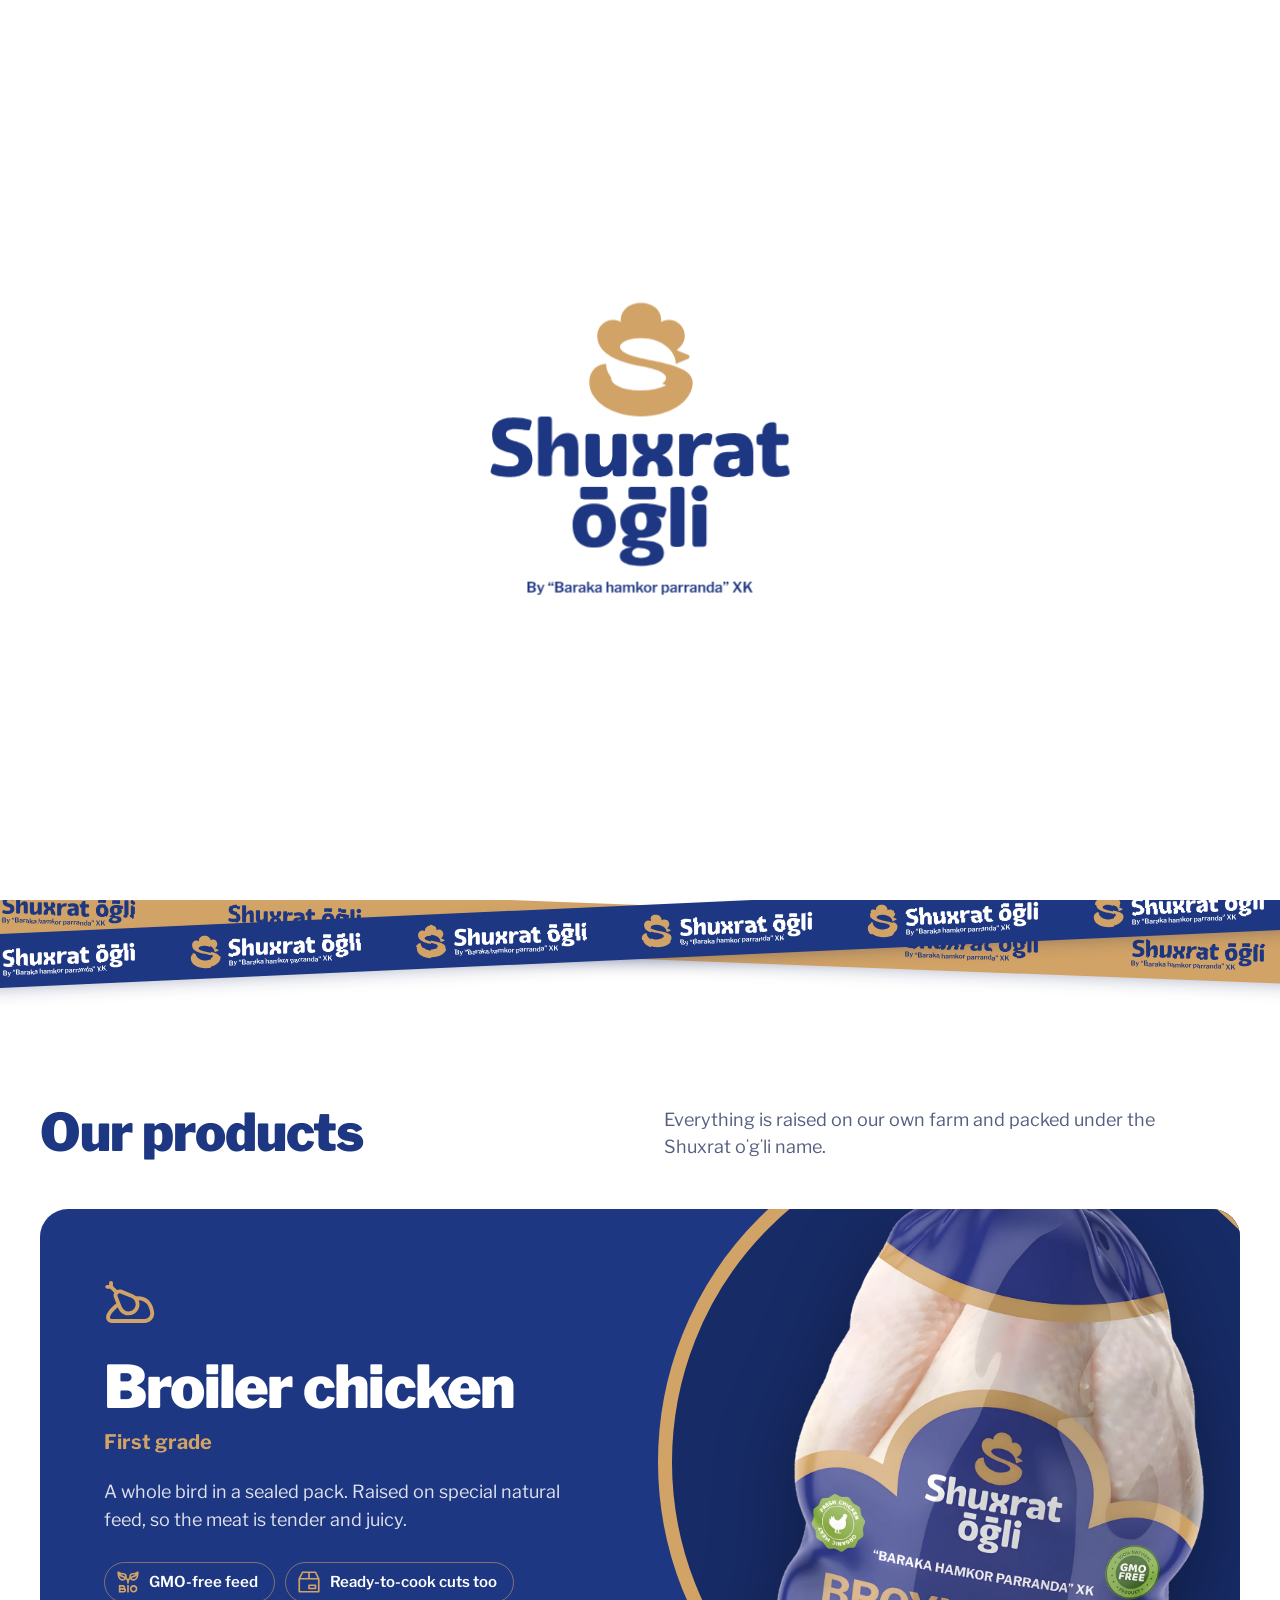
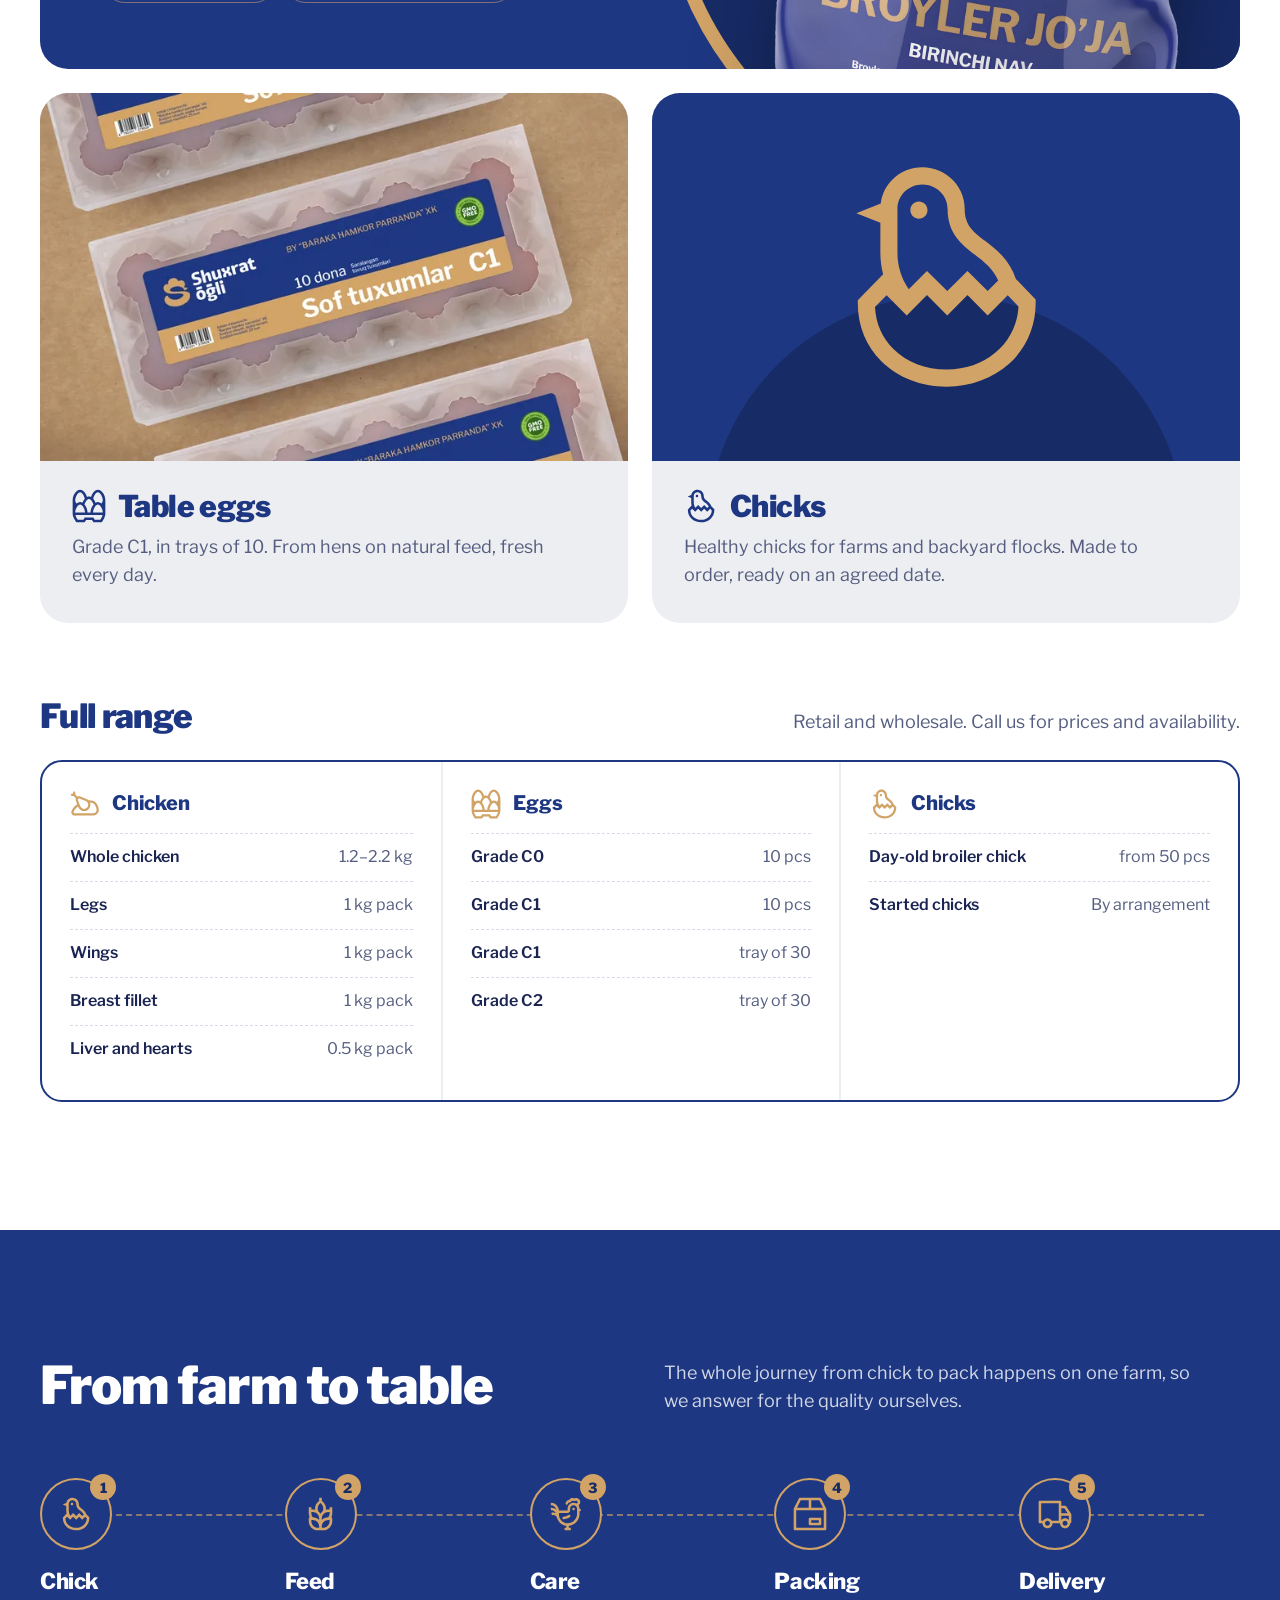
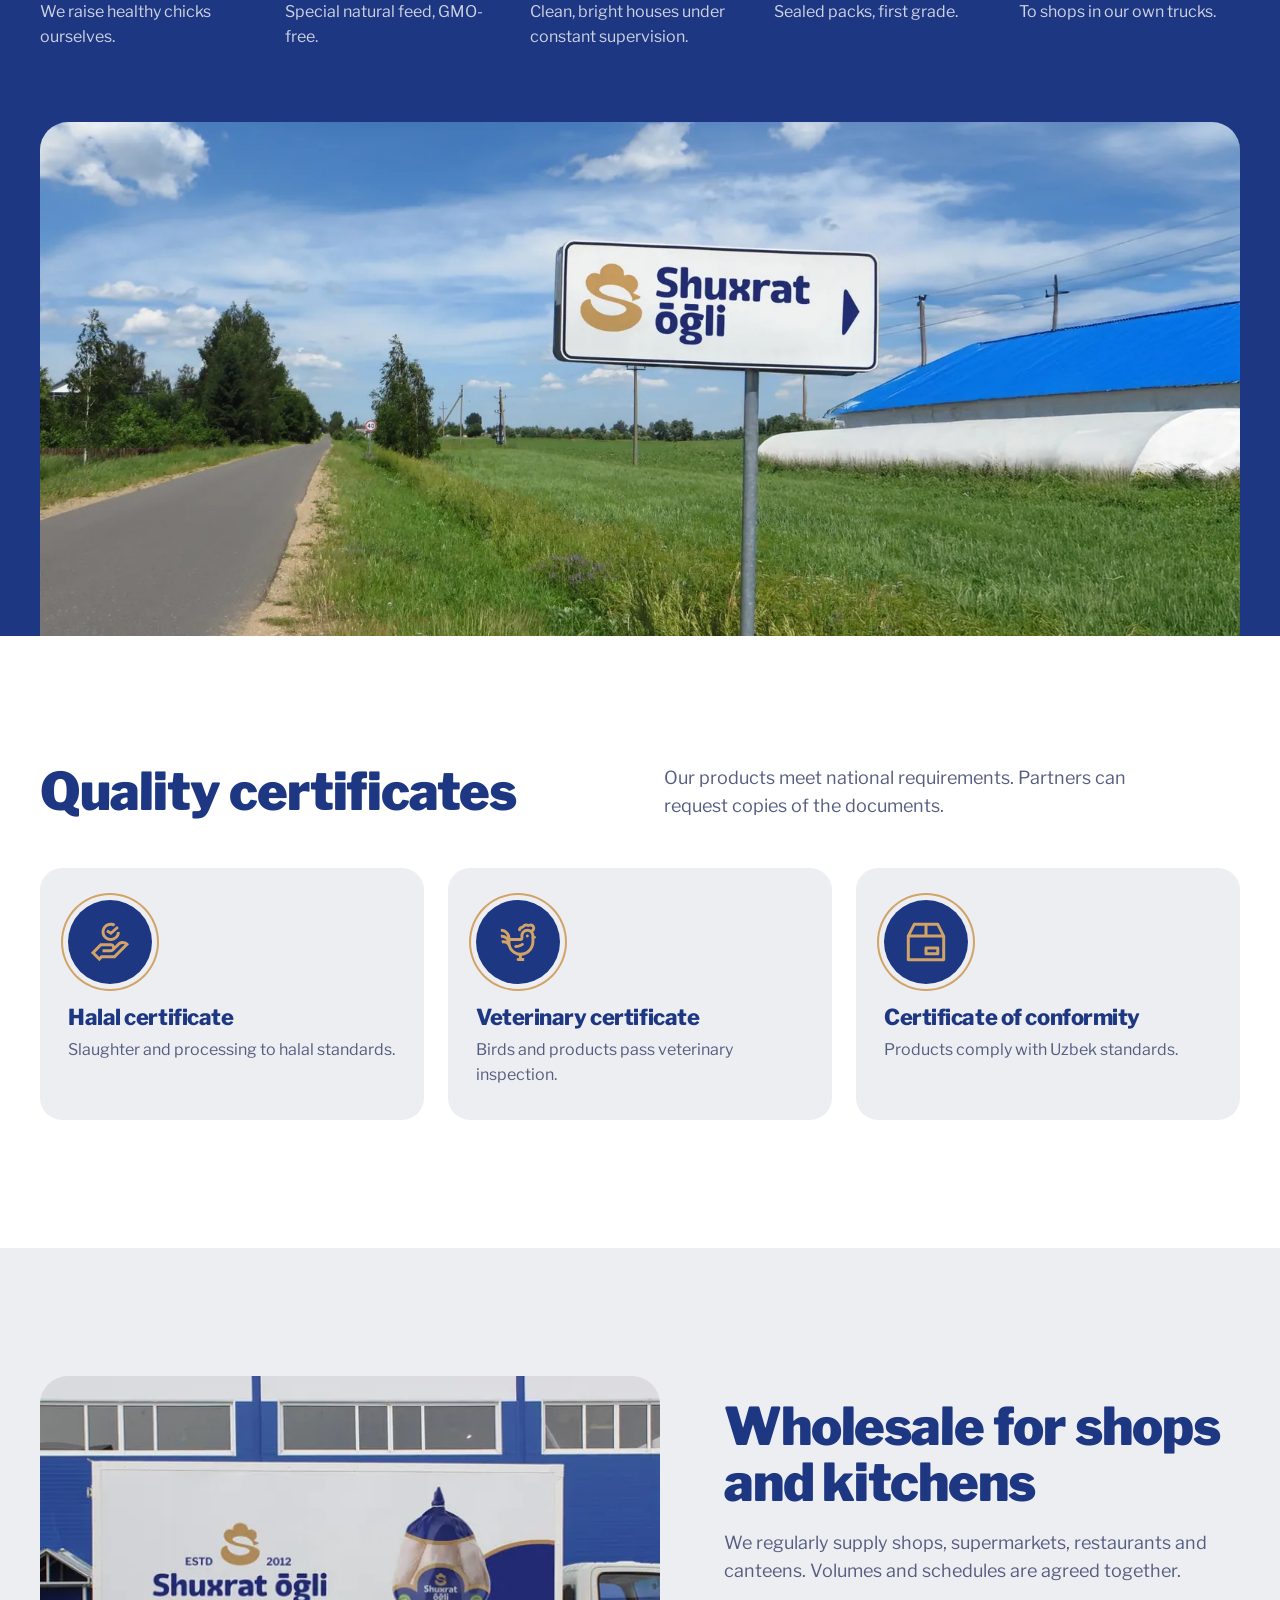
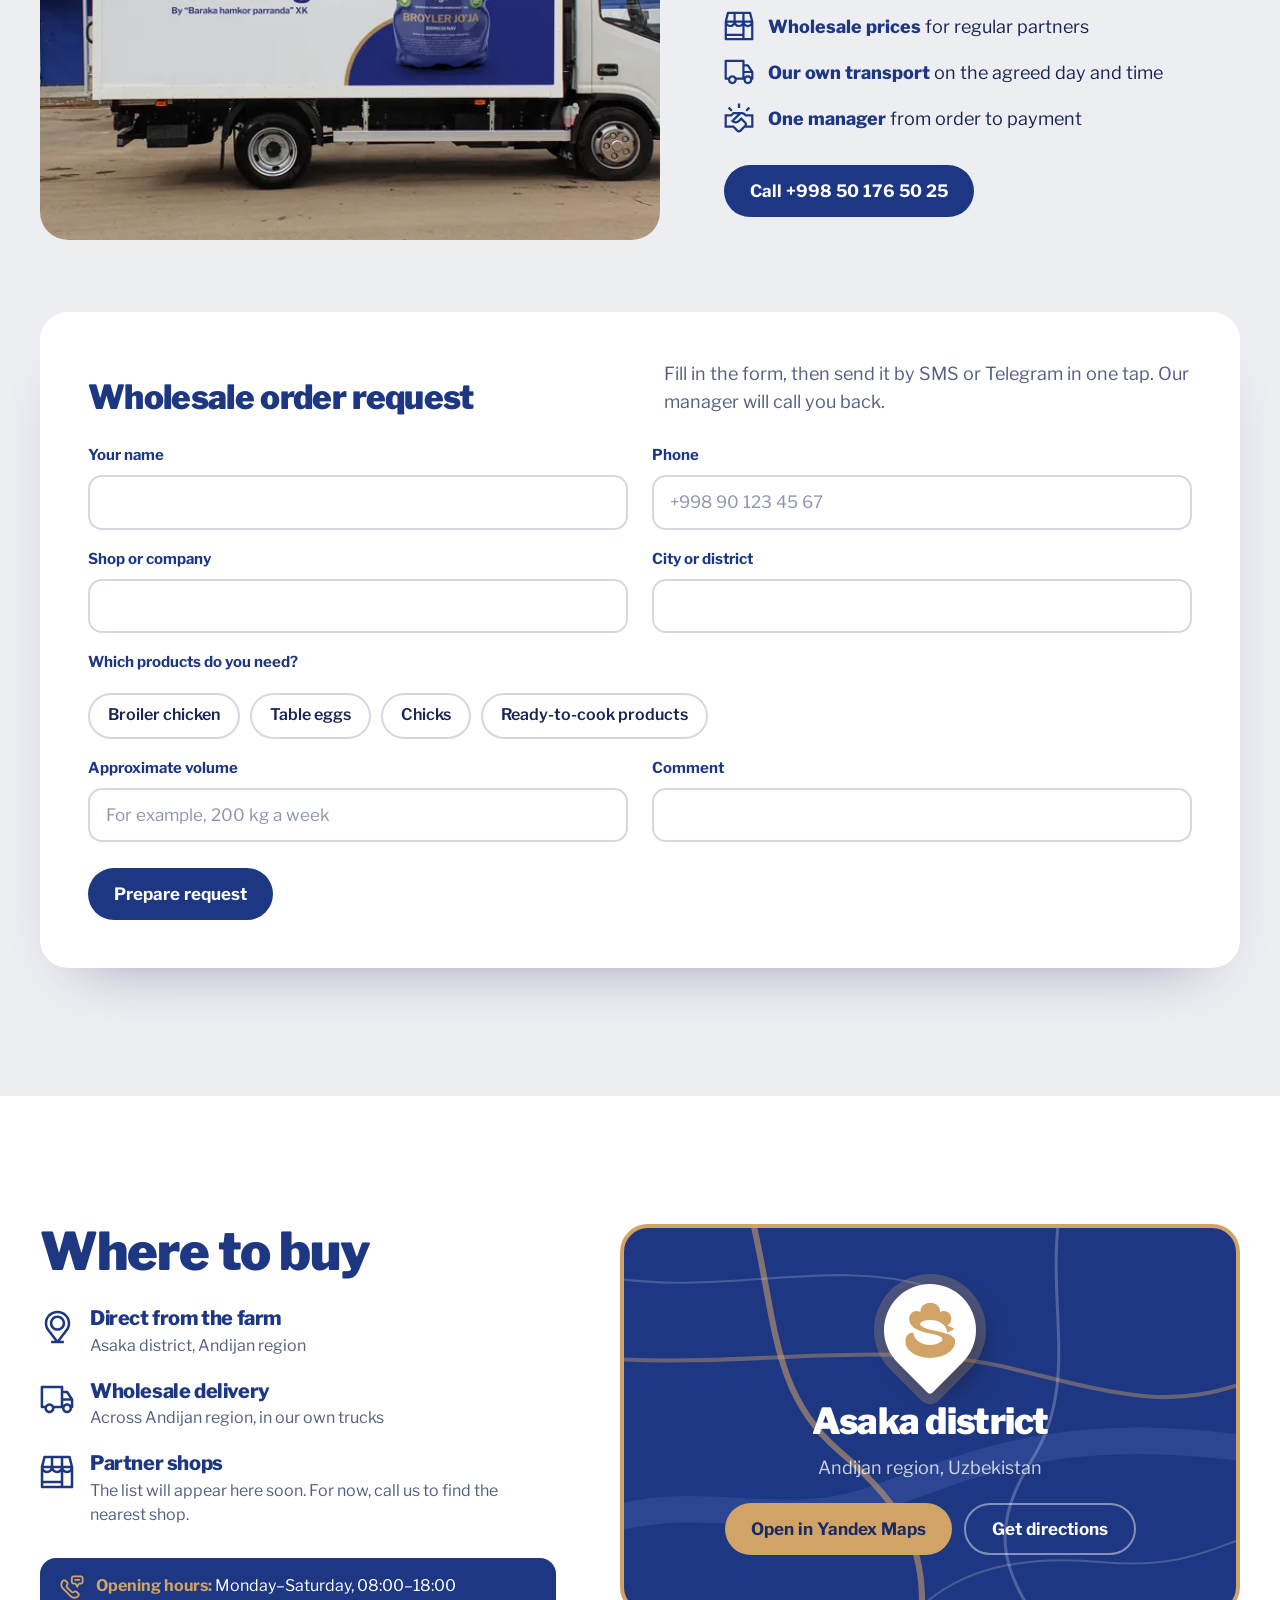
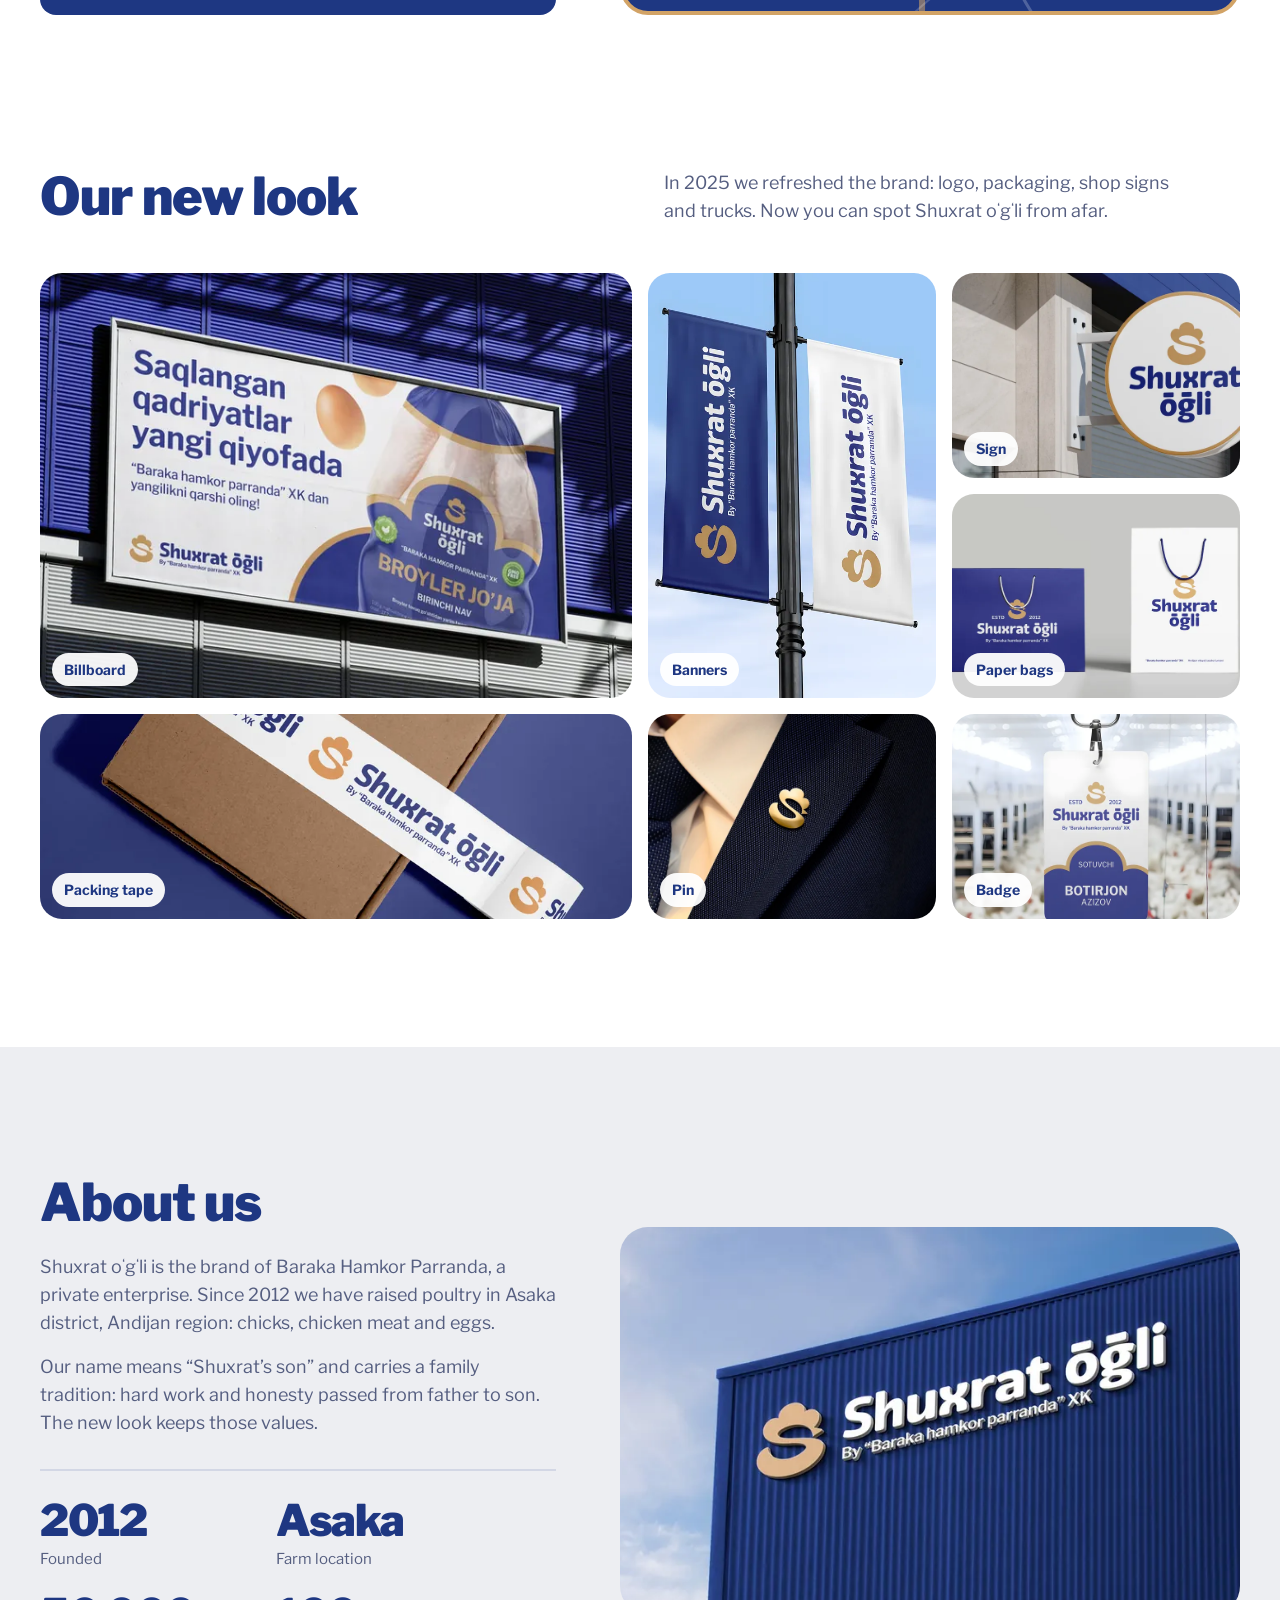
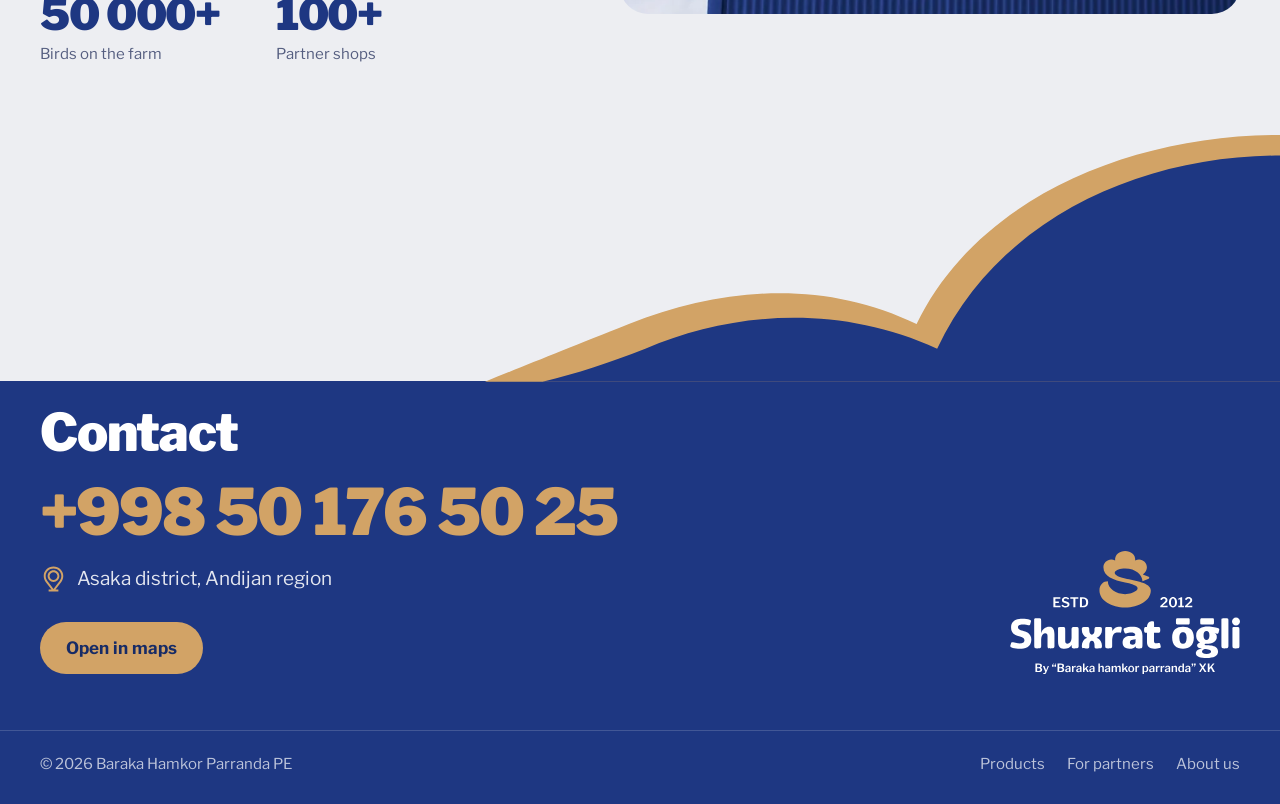
==== commit 6bb8ccd5: "Kirish animatsiyasi: shior bitta shakl (Safari'da «pa rranda» bo'lib ajralardi)" ====
--- a/en/index.html
+++ b/en/index.html
@@ -40,8 +40,8 @@
 <circle class="k-toj" style="--i:1" cx="85.93" cy="10.5" r="13" fill="#fff"/>
 <circle class="k-toj" style="--i:2" cx="101.93" cy="17" r="13" fill="#fff"/>
 </mask>
-<path id="k-sh0" transform="translate(21.31 158.5) scale(0.9521)" d="M0.15 6.39C0.10 6.39 0.06 6.38 0.04 6.36C0.01 6.33 0.00 6.30 0.00 6.26L0.00 0.16C0.00 0.11 0.01 0.07 0.04 0.04C0.07 0.01 0.11 0.00 0.16 0.00L2.37 0.00C3.19 0.00 3.81 0.14 4.25 0.43C4.68 0.71 4.90 1.13 4.90 1.67C4.90 2.00 4.82 2.28 4.64 2.50C4.47 2.72 4.18 2.92 3.77 3.08C3.76 3.09 3.75 3.10 3.75 3.12C3.75 3.14 3.76 3.15 3.77 3.15C4.21 3.29 4.53 3.47 4.74 3.71C4.95 3.96 5.06 4.27 5.06 4.67C5.06 5.25 4.84 5.68 4.40 5.97C3.96 6.25 3.31 6.39 2.46 6.39L0.15 6.39M2.42 5.52C2.86 5.52 3.19 5.43 3.41 5.27C3.62 5.11 3.73 4.87 3.73 4.58C3.73 4.36 3.68 4.18 3.57 4.03C3.47 3.89 3.32 3.78 3.13 3.71C2.95 3.65 2.73 3.61 2.50 3.61L1.43 3.61C1.33 3.61 1.28 3.66 1.28 3.75L1.28 5.37C1.28 5.47 1.31 5.52 1.39 5.52L2.42 5.52M2.50 2.71C2.64 2.71 2.78 2.70 2.92 2.67C3.05 2.64 3.17 2.58 3.28 2.51C3.39 2.43 3.47 2.34 3.54 2.23C3.60 2.12 3.64 1.98 3.64 1.82C3.64 1.51 3.52 1.27 3.30 1.12C3.07 0.96 2.77 0.88 2.40 0.88L1.42 0.88C1.32 0.88 1.28 0.92 1.28 1.01L1.28 2.57C1.28 2.67 1.31 2.71 1.39 2.71L2.50 2.71M6.39 7.82C6.21 7.82 6.08 7.81 6.00 7.79C5.91 7.78 5.87 7.74 5.87 7.67L5.87 7.12C5.87 7.08 5.89 7.05 5.92 7.03C5.95 7.00 6.02 6.99 6.12 6.99L6.69 6.99C6.80 6.99 6.91 6.96 7.00 6.89C7.10 6.83 7.17 6.75 7.23 6.66C7.29 6.57 7.33 6.47 7.35 6.37C7.37 6.27 7.37 6.18 7.33 6.10L5.68 2.02C5.66 1.96 5.66 1.92 5.69 1.88C5.71 1.85 5.75 1.83 5.81 1.83L6.70 1.83C6.74 1.83 6.78 1.84 6.81 1.86C6.84 1.88 6.86 1.92 6.88 1.96L7.94 4.79C7.96 4.84 7.99 4.87 8.01 4.87C8.04 4.87 8.07 4.84 8.09 4.77L9.15 1.95C9.17 1.91 9.19 1.88 9.22 1.86C9.24 1.84 9.27 1.83 9.32 1.83L9.94 1.83C9.99 1.83 10.02 1.85 10.05 1.88C10.07 1.92 10.07 1.96 10.05 2.00L8.24 6.53C8.13 6.80 8.02 7.02 7.90 7.19C7.78 7.35 7.65 7.48 7.51 7.57C7.36 7.67 7.20 7.73 7.02 7.76C6.84 7.80 6.63 7.82 6.39 7.82M14.33 2.34C14.26 2.34 14.23 2.31 14.23 2.23L14.23 1.39C14.23 1.35 14.24 1.32 14.25 1.29L14.99 0.12C15.01 0.07 15.05 0.04 15.10 0.03C15.14 0.01 15.19 0.00 15.23 0.00L15.37 0.00C15.41 0.00 15.43 0.01 15.45 0.04C15.47 0.07 15.47 0.10 15.46 0.13L15.08 0.97C15.06 1.04 15.05 1.08 15.06 1.12C15.07 1.15 15.09 1.17 15.14 1.17L15.29 1.18C15.34 1.19 15.38 1.20 15.40 1.22C15.42 1.24 15.43 1.27 15.43 1.32L15.43 2.21C15.43 2.30 15.40 2.34 15.32 2.34L14.33 2.34M12.54 2.34C12.47 2.34 12.43 2.31 12.43 2.23L12.43 1.39C12.43 1.35 12.44 1.32 12.46 1.29L13.20 0.12C13.22 0.07 13.26 0.04 13.31 0.03C13.35 0.01 13.39 0.00 13.43 0.00L13.58 0.00C13.62 0.00 13.64 0.01 13.66 0.04C13.68 0.07 13.68 0.10 13.67 0.13L13.30 0.97C13.27 1.04 13.26 1.08 13.27 1.12C13.28 1.15 13.30 1.17 13.35 1.17L13.49 1.18C13.55 1.19 13.59 1.20 13.61 1.22C13.63 1.24 13.64 1.27 13.64 1.32L13.64 2.21C13.64 2.30 13.60 2.34 13.53 2.34L12.54 2.34M16.69 6.39C16.65 6.39 16.61 6.38 16.58 6.36C16.56 6.33 16.55 6.30 16.55 6.26L16.55 0.16C16.55 0.11 16.56 0.07 16.59 0.04C16.62 0.01 16.65 0.00 16.70 0.00L18.92 0.00C19.73 0.00 20.36 0.14 20.79 0.43C21.23 0.71 21.45 1.13 21.45 1.67C21.45 2.00 21.36 2.28 21.19 2.50C21.02 2.72 20.73 2.92 20.32 3.08C20.30 3.09 20.29 3.10 20.29 3.12C20.29 3.14 20.30 3.15 20.32 3.15C20.76 3.29 21.08 3.47 21.29 3.71C21.50 3.96 21.60 4.27 21.60 4.67C21.60 5.25 21.38 5.68 20.94 5.97C20.50 6.25 19.86 6.39 19.01 6.39L16.69 6.39M18.97 5.52C19.41 5.52 19.74 5.43 19.95 5.27C20.17 5.11 20.28 4.87 20.28 4.58C20.28 4.36 20.22 4.18 20.12 4.03C20.01 3.89 19.86 3.78 19.68 3.71C19.49 3.65 19.28 3.61 19.04 3.61L17.98 3.61C17.87 3.61 17.82 3.66 17.82 3.75L17.82 5.37C17.82 5.47 17.86 5.52 17.93 5.52L18.97 5.52M19.04 2.71C19.19 2.71 19.33 2.70 19.46 2.67C19.60 2.64 19.72 2.58 19.82 2.51C19.93 2.43 20.02 2.34 20.08 2.23C20.15 2.12 20.18 1.98 20.18 1.82C20.18 1.51 20.07 1.27 19.84 1.12C19.61 0.96 19.32 0.88 18.95 0.88L17.97 0.88C17.87 0.88 17.82 0.92 17.82 1.01L17.82 2.57C17.82 2.67 17.86 2.71 17.93 2.71L19.04 2.71M25.09 5.92C24.90 6.09 24.68 6.23 24.45 6.33C24.22 6.43 23.96 6.48 23.66 6.48C23.23 6.48 22.88 6.36 22.63 6.13C22.38 5.90 22.25 5.60 22.25 5.22C22.25 4.91 22.34 4.63 22.53 4.40C22.72 4.17 23.00 3.98 23.36 3.85C23.72 3.72 24.16 3.64 24.67 3.62L25.10 3.59C25.13 3.59 25.16 3.58 25.19 3.56C25.22 3.54 25.24 3.51 25.24 3.46L25.24 3.27C25.24 3.01 25.17 2.82 25.02 2.68C24.87 2.54 24.66 2.46 24.39 2.46C24.19 2.46 24.01 2.51 23.83 2.60C23.66 2.69 23.51 2.83 23.38 3.03C23.36 3.07 23.33 3.09 23.31 3.10C23.29 3.11 23.26 3.11 23.21 3.10L22.48 2.92C22.45 2.91 22.43 2.89 22.42 2.87C22.41 2.85 22.42 2.80 22.45 2.73C22.60 2.40 22.85 2.16 23.19 1.99C23.53 1.82 23.94 1.74 24.44 1.74C24.88 1.74 25.24 1.80 25.52 1.92C25.79 2.04 25.99 2.21 26.12 2.43C26.25 2.64 26.31 2.90 26.31 3.19L26.31 6.22C26.31 6.29 26.30 6.33 26.28 6.36C26.26 6.38 26.22 6.39 26.16 6.39L25.43 6.39C25.38 6.39 25.34 6.37 25.31 6.33C25.29 6.29 25.27 6.24 25.27 6.19L25.26 5.93C25.24 5.83 25.18 5.83 25.09 5.92M25.24 4.31C25.24 4.21 25.20 4.16 25.11 4.16L24.76 4.19C24.57 4.20 24.39 4.23 24.22 4.27C24.05 4.31 23.90 4.37 23.77 4.44C23.64 4.51 23.54 4.60 23.47 4.71C23.39 4.82 23.35 4.94 23.35 5.08C23.35 5.28 23.42 5.43 23.56 5.55C23.70 5.66 23.89 5.72 24.13 5.72C24.29 5.72 24.44 5.70 24.57 5.64C24.70 5.59 24.82 5.53 24.91 5.45C25.01 5.37 25.09 5.28 25.15 5.19C25.21 5.10 25.24 5.01 25.24 4.92L25.24 4.31M27.53 6.39C27.48 6.39 27.43 6.38 27.41 6.36C27.39 6.33 27.38 6.29 27.38 6.24L27.38 1.97C27.38 1.88 27.42 1.83 27.50 1.83L28.33 1.83C28.41 1.83 28.45 1.87 28.45 1.96L28.45 2.48C28.45 2.52 28.47 2.54 28.49 2.55C28.51 2.56 28.54 2.54 28.57 2.51C28.69 2.34 28.83 2.20 28.98 2.09C29.12 1.98 29.27 1.89 29.42 1.83C29.58 1.77 29.72 1.74 29.87 1.74C30.07 1.74 30.18 1.79 30.18 1.88L30.18 2.71C30.18 2.79 30.14 2.82 30.07 2.81C29.98 2.79 29.89 2.77 29.79 2.76C29.70 2.75 29.61 2.75 29.53 2.75C29.42 2.75 29.31 2.77 29.18 2.82C29.06 2.86 28.95 2.93 28.84 3.01C28.74 3.10 28.66 3.19 28.59 3.28C28.53 3.38 28.50 3.48 28.50 3.58L28.50 6.22C28.50 6.34 28.43 6.39 28.30 6.39L27.53 6.39M33.34 5.92C33.15 6.09 32.94 6.23 32.71 6.33C32.47 6.43 32.21 6.48 31.92 6.48C31.48 6.48 31.14 6.36 30.88 6.13C30.63 5.90 30.51 5.60 30.51 5.22C30.51 4.91 30.60 4.63 30.79 4.40C30.98 4.17 31.26 3.98 31.62 3.85C31.98 3.72 32.42 3.64 32.93 3.62L33.36 3.59C33.39 3.59 33.42 3.58 33.45 3.56C33.48 3.54 33.50 3.51 33.50 3.46L33.50 3.27C33.50 3.01 33.42 2.82 33.27 2.68C33.12 2.54 32.91 2.46 32.64 2.46C32.45 2.46 32.26 2.51 32.09 2.60C31.91 2.69 31.76 2.83 31.63 3.03C31.61 3.07 31.59 3.09 31.57 3.10C31.55 3.11 31.51 3.11 31.46 3.10L30.74 2.92C30.71 2.91 30.69 2.89 30.68 2.87C30.67 2.85 30.67 2.80 30.70 2.73C30.86 2.40 31.11 2.16 31.44 1.99C31.78 1.82 32.20 1.74 32.69 1.74C33.14 1.74 33.50 1.80 33.77 1.92C34.05 2.04 34.25 2.21 34.37 2.43C34.50 2.64 34.56 2.90 34.56 3.19L34.56 6.22C34.56 6.29 34.55 6.33 34.53 6.36C34.51 6.38 34.48 6.39 34.42 6.39L33.69 6.39C33.63 6.39 33.59 6.37 33.57 6.33C33.54 6.29 33.53 6.24 33.52 6.19L33.51 5.93C33.50 5.83 33.44 5.83 33.34 5.92M33.50 4.31C33.50 4.21 33.45 4.16 33.37 4.16L33.01 4.19C32.82 4.20 32.64 4.23 32.47 4.27C32.31 4.31 32.16 4.37 32.03 4.44C31.90 4.51 31.79 4.60 31.72 4.71C31.65 4.82 31.61 4.94 31.61 5.08C31.61 5.28 31.68 5.43 31.82 5.55C31.95 5.66 32.14 5.72 32.38 5.72C32.54 5.72 32.69 5.70 32.82 5.64C32.96 5.59 33.07 5.53 33.17 5.45C33.27 5.37 33.34 5.28 33.41 5.19C33.47 5.10 33.50 5.01 33.50 4.92L33.50 4.31M39.97 6.21C40.00 6.25 40.00 6.29 39.98 6.33C39.97 6.37 39.93 6.39 39.86 6.39L38.92 6.39C38.86 6.39 38.82 6.38 38.79 6.36C38.76 6.33 38.73 6.29 38.71 6.24L37.67 4.31C37.66 4.27 37.64 4.25 37.62 4.24C37.61 4.23 37.58 4.25 37.55 4.28L36.83 4.99C36.81 5.01 36.79 5.04 36.77 5.07C36.76 5.10 36.75 5.14 36.75 5.19L36.75 6.20C36.75 6.27 36.74 6.32 36.71 6.35C36.68 6.38 36.63 6.39 36.55 6.39L35.80 6.39C35.74 6.39 35.69 6.38 35.67 6.36C35.64 6.33 35.63 6.29 35.63 6.24L35.63 0.15C35.63 0.05 35.68 0.00 35.76 0.00L36.63 0.00C36.71 0.00 36.75 0.05 36.75 0.14L36.75 3.83C36.75 3.87 36.76 3.89 36.78 3.90C36.80 3.92 36.82 3.90 36.86 3.86L38.65 1.95C38.73 1.87 38.80 1.83 38.86 1.83L39.65 1.83C39.72 1.83 39.77 1.85 39.78 1.89C39.80 1.93 39.78 1.97 39.73 2.03L38.46 3.30C38.44 3.33 38.42 3.36 38.42 3.39C38.41 3.42 38.42 3.46 38.45 3.52L39.97 6.21M43.10 5.92C42.91 6.09 42.69 6.23 42.46 6.33C42.23 6.43 41.97 6.48 41.67 6.48C41.24 6.48 40.89 6.36 40.64 6.13C40.39 5.90 40.26 5.60 40.26 5.22C40.26 4.91 40.36 4.63 40.54 4.40C40.73 4.17 41.01 3.98 41.37 3.85C41.73 3.72 42.17 3.64 42.68 3.62L43.11 3.59C43.14 3.59 43.17 3.58 43.20 3.56C43.23 3.54 43.25 3.51 43.25 3.46L43.25 3.27C43.25 3.01 43.18 2.82 43.03 2.68C42.88 2.54 42.67 2.46 42.40 2.46C42.20 2.46 42.02 2.51 41.84 2.60C41.67 2.69 41.52 2.83 41.39 3.03C41.37 3.07 41.34 3.09 41.32 3.10C41.30 3.11 41.27 3.11 41.22 3.10L40.49 2.92C40.46 2.91 40.44 2.89 40.43 2.87C40.42 2.85 40.43 2.80 40.46 2.73C40.61 2.40 40.86 2.16 41.20 1.99C41.54 1.82 41.96 1.74 42.45 1.74C42.89 1.74 43.25 1.80 43.53 1.92C43.80 2.04 44.00 2.21 44.13 2.43C44.26 2.64 44.32 2.90 44.32 3.19L44.32 6.22C44.32 6.29 44.31 6.33 44.29 6.36C44.27 6.38 44.23 6.39 44.17 6.39L43.44 6.39C43.39 6.39 43.35 6.37 43.32 6.33C43.30 6.29 43.28 6.24 43.28 6.19L43.27 5.93C43.25 5.83 43.19 5.83 43.10 5.92M43.25 4.31C43.25 4.21 43.21 4.16 43.12 4.16L42.77 4.19C42.58 4.20 42.40 4.23 42.23 4.27C42.06 4.31 41.91 4.37 41.78 4.44C41.65 4.51 41.55 4.60 41.48 4.71C41.40 4.82 41.36 4.94 41.36 5.08C41.36 5.28 41.43 5.43 41.57 5.55C41.71 5.66 41.90 5.72 42.14 5.72C42.30 5.72 42.45 5.70 42.58 5.64C42.71 5.59 42.83 5.53 42.92 5.45C43.02 5.37 43.10 5.28 43.16 5.19C43.22 5.10 43.25 5.01 43.25 4.92L43.25 4.31M47.35 6.39C47.24 6.39 47.19 6.34 47.19 6.24L47.19 0.15C47.19 0.05 47.23 0.00 47.32 0.00L48.17 0.00C48.25 0.00 48.28 0.04 48.28 0.13L48.28 2.37C48.28 2.40 48.29 2.42 48.31 2.43C48.33 2.44 48.35 2.43 48.38 2.40C48.57 2.24 48.74 2.12 48.90 2.02C49.06 1.93 49.23 1.86 49.39 1.81C49.55 1.76 49.71 1.74 49.89 1.74C50.33 1.74 50.67 1.86 50.90 2.10C51.14 2.34 51.26 2.67 51.26 3.09L51.26 6.21C51.26 6.33 51.20 6.39 51.08 6.39L50.28 6.39C50.23 6.39 50.19 6.38 50.17 6.36C50.15 6.34 50.14 6.30 50.14 6.24L50.14 3.27C50.14 3.05 50.08 2.88 49.96 2.75C49.84 2.63 49.66 2.57 49.42 2.57C49.28 2.57 49.15 2.59 49.04 2.63C48.92 2.68 48.80 2.74 48.69 2.83C48.57 2.91 48.45 3.02 48.31 3.15L48.31 6.22C48.31 6.34 48.25 6.39 48.12 6.39L47.35 6.39M54.81 5.92C54.62 6.09 54.41 6.23 54.17 6.33C53.94 6.43 53.68 6.48 53.38 6.48C52.95 6.48 52.60 6.36 52.35 6.13C52.10 5.90 51.97 5.60 51.97 5.22C51.97 4.91 52.07 4.63 52.26 4.40C52.45 4.17 52.72 3.98 53.08 3.85C53.44 3.72 53.88 3.64 54.39 3.62L54.82 3.59C54.85 3.59 54.88 3.58 54.91 3.56C54.95 3.54 54.96 3.51 54.96 3.46L54.96 3.27C54.96 3.01 54.89 2.82 54.74 2.68C54.59 2.54 54.38 2.46 54.11 2.46C53.91 2.46 53.73 2.51 53.55 2.60C53.38 2.69 53.23 2.83 53.10 3.03C53.08 3.07 53.06 3.09 53.04 3.10C53.02 3.11 52.98 3.11 52.93 3.10L52.20 2.92C52.18 2.91 52.16 2.89 52.14 2.87C52.13 2.85 52.14 2.80 52.17 2.73C52.32 2.40 52.57 2.16 52.91 1.99C53.25 1.82 53.67 1.74 54.16 1.74C54.60 1.74 54.96 1.80 55.24 1.92C55.51 2.04 55.71 2.21 55.84 2.43C55.97 2.64 56.03 2.90 56.03 3.19L56.03 6.22C56.03 6.29 56.02 6.33 56.00 6.36C55.98 6.38 55.94 6.39 55.88 6.39L55.15 6.39C55.10 6.39 55.06 6.37 55.03 6.33C55.01 6.29 54.99 6.24 54.99 6.19L54.98 5.93C54.96 5.83 54.90 5.83 54.81 5.92M54.96 4.31C54.96 4.21 54.92 4.16 54.83 4.16L54.48 4.19C54.29 4.20 54.11 4.23 53.94 4.27C53.77 4.31 53.62 4.37 53.49 4.44C53.36 4.51 53.26 4.60 53.19 4.71C53.11 4.82 53.07 4.94 53.07 5.08C53.07 5.28 53.14 5.43 53.28 5.55C53.42 5.66 53.61 5.72 53.85 5.72C54.01 5.72 54.16 5.70 54.29 5.64C54.42 5.59 54.54 5.53 54.63 5.45C54.73 5.37 54.81 5.28 54.87 5.19C54.93 5.10 54.96 5.01 54.96 4.92L54.96 4.31M57.25 6.39C57.15 6.39 57.10 6.34 57.10 6.24L57.10 1.97C57.10 1.88 57.14 1.83 57.22 1.83L58.07 1.83C58.15 1.83 58.19 1.87 58.19 1.96L58.19 2.40C58.19 2.44 58.20 2.46 58.22 2.47C58.24 2.48 58.26 2.47 58.29 2.44C58.45 2.30 58.61 2.17 58.76 2.07C58.91 1.96 59.07 1.88 59.23 1.82C59.40 1.76 59.57 1.73 59.75 1.73C60.07 1.73 60.34 1.81 60.55 1.96C60.75 2.11 60.90 2.30 60.98 2.52C60.99 2.55 61.01 2.56 61.03 2.55C61.05 2.54 61.07 2.53 61.10 2.51C61.25 2.36 61.40 2.23 61.57 2.11C61.74 2.00 61.91 1.91 62.09 1.84C62.27 1.77 62.44 1.74 62.62 1.74C63.03 1.74 63.35 1.86 63.59 2.11C63.82 2.35 63.94 2.68 63.94 3.10L63.94 6.21C63.94 6.33 63.88 6.39 63.76 6.39L62.97 6.39C62.92 6.39 62.88 6.38 62.85 6.36C62.83 6.34 62.82 6.30 62.82 6.24L62.82 3.27C62.82 3.05 62.76 2.88 62.65 2.75C62.54 2.63 62.37 2.57 62.15 2.57C62.02 2.57 61.89 2.59 61.77 2.64C61.65 2.69 61.54 2.75 61.44 2.83C61.34 2.90 61.26 2.98 61.18 3.05C61.14 3.09 61.12 3.13 61.10 3.17C61.09 3.20 61.08 3.25 61.08 3.30L61.08 6.21C61.08 6.33 61.02 6.39 60.90 6.39L60.11 6.39C60.06 6.39 60.02 6.38 60.00 6.36C59.97 6.34 59.96 6.30 59.96 6.24L59.96 3.27C59.96 3.05 59.90 2.88 59.80 2.75C59.69 2.63 59.52 2.57 59.29 2.57C59.09 2.57 58.91 2.62 58.75 2.71C58.59 2.81 58.41 2.96 58.22 3.15L58.22 6.22C58.22 6.34 58.15 6.39 58.02 6.39L57.25 6.39M69.31 6.21C69.34 6.25 69.34 6.29 69.33 6.33C69.31 6.37 69.27 6.39 69.21 6.39L68.26 6.39C68.21 6.39 68.16 6.38 68.13 6.36C68.10 6.33 68.07 6.29 68.05 6.24L67.02 4.31C67.00 4.27 66.98 4.25 66.97 4.24C66.95 4.23 66.92 4.25 66.89 4.28L66.17 4.99C66.15 5.01 66.13 5.04 66.12 5.07C66.10 5.10 66.10 5.14 66.10 5.19L66.10 6.20C66.10 6.27 66.08 6.32 66.05 6.35C66.02 6.38 65.97 6.39 65.90 6.39L65.15 6.39C65.08 6.39 65.03 6.38 65.01 6.36C64.99 6.33 64.97 6.29 64.97 6.24L64.97 0.15C64.97 0.05 65.02 0.00 65.10 0.00L65.97 0.00C66.05 0.00 66.10 0.05 66.10 0.14L66.10 3.83C66.10 3.87 66.10 3.89 66.12 3.90C66.14 3.92 66.16 3.90 66.20 3.86L67.99 1.95C68.07 1.87 68.14 1.83 68.21 1.83L68.99 1.83C69.07 1.83 69.11 1.85 69.12 1.89C69.14 1.93 69.12 1.97 69.07 2.03L67.80 3.30C67.78 3.33 67.76 3.36 67.76 3.39C67.75 3.42 67.76 3.46 67.79 3.52L69.31 6.21M71.77 6.48C71.33 6.48 70.93 6.38 70.59 6.18C70.25 5.98 69.99 5.70 69.80 5.35C69.60 4.99 69.51 4.59 69.51 4.14C69.51 3.66 69.61 3.24 69.80 2.88C70.00 2.52 70.27 2.24 70.61 2.04C70.96 1.84 71.35 1.74 71.78 1.74C72.24 1.74 72.63 1.84 72.97 2.05C73.31 2.25 73.57 2.53 73.76 2.89C73.95 3.25 74.05 3.66 74.05 4.13C74.05 4.59 73.95 4.99 73.76 5.35C73.57 5.70 73.30 5.98 72.96 6.18C72.62 6.38 72.23 6.48 71.77 6.48M71.78 5.71C72.03 5.71 72.24 5.65 72.40 5.53C72.57 5.40 72.70 5.22 72.78 4.99C72.87 4.75 72.91 4.46 72.91 4.11C72.91 3.76 72.87 3.46 72.78 3.22C72.69 2.98 72.56 2.80 72.39 2.67C72.23 2.54 72.02 2.48 71.78 2.48C71.55 2.48 71.34 2.54 71.17 2.67C71.00 2.80 70.87 2.98 70.78 3.22C70.69 3.46 70.65 3.76 70.65 4.11C70.65 4.46 70.69 4.75 70.78 4.99C70.87 5.22 71.00 5.40 71.17 5.53C71.34 5.65 71.55 5.71 71.78 5.71M75.06 6.39C75.00 6.39 74.96 6.38 74.94 6.36C74.91 6.33 74.90 6.29 74.90 6.24L74.90 1.97C74.90 1.88 74.94 1.83 75.02 1.83L75.86 1.83C75.94 1.83 75.98 1.87 75.98 1.96L75.98 2.48C75.98 2.52 75.99 2.54 76.01 2.55C76.04 2.56 76.06 2.54 76.09 2.51C76.22 2.34 76.35 2.20 76.50 2.09C76.65 1.98 76.80 1.89 76.95 1.83C77.10 1.77 77.25 1.74 77.39 1.74C77.60 1.74 77.70 1.79 77.70 1.88L77.70 2.71C77.70 2.79 77.67 2.82 77.59 2.81C77.50 2.79 77.41 2.77 77.32 2.76C77.22 2.75 77.14 2.75 77.06 2.75C76.95 2.75 76.83 2.77 76.71 2.82C76.58 2.86 76.47 2.93 76.37 3.01C76.26 3.10 76.18 3.19 76.12 3.28C76.05 3.38 76.02 3.48 76.02 3.58L76.02 6.22C76.02 6.34 75.96 6.39 75.82 6.39L75.06 6.39M81.20 1.83C81.31 1.83 81.37 1.88 81.37 1.98L81.37 2.28C81.37 2.32 81.38 2.34 81.40 2.34C81.42 2.34 81.45 2.33 81.48 2.30C81.56 2.22 81.66 2.14 81.77 2.05C81.89 1.96 82.02 1.89 82.18 1.83C82.34 1.77 82.54 1.74 82.77 1.74C83.11 1.74 83.42 1.83 83.69 1.99C83.96 2.16 84.18 2.42 84.34 2.76C84.50 3.10 84.58 3.54 84.58 4.06C84.58 4.60 84.50 5.05 84.34 5.41C84.18 5.77 83.95 6.03 83.67 6.21C83.39 6.39 83.06 6.48 82.69 6.48C82.46 6.48 82.24 6.44 82.05 6.37C81.85 6.29 81.68 6.18 81.52 6.04C81.46 5.99 81.42 5.97 81.40 5.97C81.38 5.98 81.37 6.02 81.37 6.09L81.37 7.68C81.37 7.77 81.32 7.82 81.24 7.82L80.37 7.82C80.29 7.82 80.24 7.77 80.24 7.68L80.24 2.00C80.24 1.94 80.26 1.89 80.28 1.87C80.30 1.84 80.35 1.83 80.42 1.83L81.20 1.83M81.37 5.27C81.50 5.42 81.64 5.53 81.79 5.62C81.94 5.70 82.11 5.75 82.30 5.75C82.53 5.75 82.73 5.69 82.90 5.57C83.07 5.45 83.21 5.27 83.30 5.02C83.39 4.77 83.44 4.45 83.44 4.05C83.44 3.66 83.39 3.35 83.30 3.12C83.21 2.89 83.07 2.72 82.90 2.62C82.73 2.52 82.55 2.47 82.34 2.47C82.15 2.47 81.98 2.51 81.83 2.59C81.69 2.67 81.57 2.77 81.49 2.89C81.41 3.01 81.37 3.13 81.37 3.27L81.37 5.27M87.97 5.92C87.79 6.09 87.57 6.23 87.34 6.33C87.11 6.43 86.85 6.48 86.55 6.48C86.12 6.48 85.77 6.36 85.52 6.13C85.27 5.90 85.14 5.60 85.14 5.22C85.14 4.91 85.23 4.63 85.42 4.40C85.61 4.17 85.89 3.98 86.25 3.85C86.61 3.72 87.05 3.64 87.56 3.62L87.99 3.59C88.02 3.59 88.05 3.58 88.08 3.56C88.11 3.54 88.13 3.51 88.13 3.46L88.13 3.27C88.13 3.01 88.06 2.82 87.91 2.68C87.76 2.54 87.55 2.46 87.28 2.46C87.08 2.46 86.90 2.51 86.72 2.60C86.55 2.69 86.39 2.83 86.27 3.03C86.25 3.07 86.22 3.09 86.20 3.10C86.18 3.11 86.15 3.11 86.10 3.10L85.37 2.92C85.34 2.91 85.32 2.89 85.31 2.87C85.30 2.85 85.31 2.80 85.34 2.73C85.49 2.40 85.74 2.16 86.08 1.99C86.42 1.82 86.83 1.74 87.33 1.74C87.77 1.74 88.13 1.80 88.41 1.92C88.68 2.04 88.88 2.21 89.01 2.43C89.14 2.64 89.20 2.90 89.20 3.19L89.20 6.22C89.20 6.29 89.19 6.33 89.17 6.36C89.15 6.38 89.11 6.39 89.05 6.39L88.32 6.39C88.27 6.39 88.23 6.37 88.20 6.33C88.18 6.29 88.16 6.24 88.16 6.19L88.15 5.93C88.13 5.83 88.07 5.83 87.97 5.92M88.13 4.31C88.13 4.21 88.09 4.16 88.00 4.16L87.65 4.19C87.46 4.20 87.28 4.23 87.11 4.27C86.94 4.31 86.79 4.37 86.66 4.44C86.53 4.51 86.43 4.60 86.35 4.71C86.28 4.82 86.24 4.94 86.24 5.08C86.24 5.28 86.31 5.43 86.45 5.55C86.59 5.66 86.78 5.72 87.02 5.72C87.18 5.72 87.33 5.70 87.46 5.64C87.59 5.59 87.70 5.53 87.80 5.45C87.90 5.37 87.98 5.28 88.04 5.19C88.10 5.10 88.13 5.01 88.13 4.92L88.13 4.31"/><path id="k-sh1" transform="translate(21.31 158.5) scale(0.9521)" d="M90.42 6.39C90.36 6.39 90.32 6.38 90.30 6.36C90.28 6.33 90.27 6.29 90.27 6.24L90.27 1.97C90.27 1.88 90.31 1.83 90.39 1.83L91.22 1.83C91.30 1.83 91.34 1.87 91.34 1.96L91.34 2.48C91.34 2.52 91.36 2.54 91.38 2.55C91.40 2.56 91.43 2.54 91.46 2.51C91.58 2.34 91.72 2.20 91.87 2.09C92.01 1.98 92.16 1.89 92.31 1.83C92.47 1.77 92.61 1.74 92.76 1.74C92.96 1.74 93.07 1.79 93.07 1.88L93.07 2.71C93.07 2.79 93.03 2.82 92.96 2.81C92.87 2.79 92.78 2.77 92.68 2.76C92.59 2.75 92.50 2.75 92.42 2.75C92.31 2.75 92.20 2.77 92.07 2.82C91.95 2.86 91.84 2.93 91.73 3.01C91.63 3.10 91.55 3.19 91.48 3.28C91.42 3.38 91.39 3.48 91.39 3.58L91.39 6.22C91.39 6.34 91.32 6.39 91.19 6.39L90.42 6.39M93.96 6.39C93.91 6.39 93.87 6.38 93.84 6.36C93.82 6.33 93.81 6.29 93.81 6.24L93.81 1.97C93.81 1.88 93.85 1.83 93.93 1.83L94.76 1.83C94.85 1.83 94.89 1.87 94.89 1.96L94.89 2.48C94.89 2.52 94.90 2.54 94.92 2.55C94.94 2.56 94.97 2.54 95.00 2.51C95.12 2.34 95.26 2.20 95.41 2.09C95.55 1.98 95.70 1.89 95.85 1.83C96.01 1.77 96.16 1.74 96.30 1.74C96.51 1.74 96.61 1.79 96.61 1.88L96.61 2.71C96.61 2.79 96.57 2.82 96.50 2.81C96.41 2.79 96.32 2.77 96.23 2.76C96.13 2.75 96.04 2.75 95.96 2.75C95.85 2.75 95.74 2.77 95.61 2.82C95.49 2.86 95.38 2.93 95.27 3.01C95.17 3.10 95.09 3.19 95.02 3.28C94.96 3.38 94.93 3.48 94.93 3.58L94.93 6.22C94.93 6.34 94.86 6.39 94.73 6.39L93.96 6.39M99.77 5.92C99.58 6.09 99.37 6.23 99.14 6.33C98.91 6.43 98.64 6.48 98.35 6.48C97.91 6.48 97.57 6.36 97.32 6.13C97.06 5.90 96.94 5.60 96.94 5.22C96.94 4.91 97.03 4.63 97.22 4.40C97.41 4.17 97.69 3.98 98.05 3.85C98.41 3.72 98.85 3.64 99.36 3.62L99.79 3.59C99.82 3.59 99.85 3.58 99.88 3.56C99.91 3.54 99.93 3.51 99.93 3.46L99.93 3.27C99.93 3.01 99.85 2.82 99.70 2.68C99.55 2.54 99.34 2.46 99.07 2.46C98.88 2.46 98.69 2.51 98.52 2.60C98.34 2.69 98.19 2.83 98.07 3.03C98.04 3.07 98.02 3.09 98.00 3.10C97.98 3.11 97.94 3.11 97.89 3.10L97.17 2.92C97.14 2.91 97.12 2.89 97.11 2.87C97.10 2.85 97.11 2.80 97.13 2.73C97.29 2.40 97.54 2.16 97.88 1.99C98.21 1.82 98.63 1.74 99.13 1.74C99.57 1.74 99.93 1.80 100.20 1.92C100.48 2.04 100.68 2.21 100.81 2.43C100.93 2.64 101.00 2.90 101.00 3.19L101.00 6.22C101.00 6.29 100.99 6.33 100.96 6.36C100.94 6.38 100.91 6.39 100.85 6.39L100.12 6.39C100.06 6.39 100.03 6.37 100.00 6.33C99.97 6.29 99.96 6.24 99.95 6.19L99.94 5.93C99.93 5.83 99.87 5.83 99.77 5.92M99.93 4.31C99.93 4.21 99.88 4.16 99.80 4.16L99.44 4.19C99.25 4.20 99.08 4.23 98.91 4.27C98.74 4.31 98.59 4.37 98.46 4.44C98.33 4.51 98.23 4.60 98.15 4.71C98.08 4.82 98.04 4.94 98.04 5.08C98.04 5.28 98.11 5.43 98.25 5.55C98.38 5.66 98.57 5.72 98.82 5.72C98.98 5.72 99.12 5.70 99.25 5.64C99.39 5.59 99.50 5.53 99.60 5.45C99.70 5.37 99.78 5.28 99.84 5.19C99.90 5.10 99.93 5.01 99.93 4.92L99.93 4.31M102.22 6.39C102.12 6.39 102.06 6.34 102.06 6.24L102.06 1.97C102.06 1.88 102.10 1.83 102.18 1.83L103.05 1.83C103.12 1.83 103.16 1.87 103.16 1.96L103.16 2.40C103.16 2.44 103.17 2.46 103.18 2.47C103.20 2.48 103.22 2.47 103.25 2.44C103.42 2.30 103.58 2.17 103.74 2.07C103.89 1.96 104.05 1.88 104.22 1.83C104.38 1.77 104.57 1.74 104.76 1.74C105.19 1.74 105.52 1.86 105.76 2.11C106.01 2.35 106.13 2.67 106.13 3.08L106.13 6.21C106.13 6.33 106.07 6.39 105.95 6.39L105.16 6.39C105.11 6.39 105.07 6.38 105.05 6.36C105.02 6.34 105.01 6.30 105.01 6.24L105.01 3.27C105.01 3.05 104.95 2.88 104.83 2.75C104.71 2.63 104.53 2.57 104.29 2.57C104.15 2.57 104.02 2.59 103.90 2.63C103.79 2.68 103.67 2.74 103.55 2.83C103.44 2.91 103.32 3.02 103.18 3.15L103.18 6.22C103.18 6.34 103.12 6.39 102.99 6.39L102.22 6.39M110.36 6.39C110.32 6.39 110.28 6.38 110.25 6.36C110.21 6.34 110.20 6.30 110.20 6.24L110.20 5.95C110.20 5.91 110.19 5.89 110.16 5.89C110.14 5.88 110.12 5.89 110.09 5.92C110.00 6.00 109.90 6.08 109.78 6.17C109.67 6.26 109.53 6.33 109.37 6.39C109.20 6.45 109.01 6.48 108.79 6.48C108.43 6.48 108.12 6.39 107.85 6.22C107.57 6.05 107.35 5.79 107.19 5.45C107.03 5.10 106.95 4.67 106.95 4.15C106.95 3.67 107.03 3.25 107.20 2.89C107.37 2.52 107.60 2.24 107.90 2.04C108.19 1.84 108.52 1.74 108.88 1.74C109.13 1.74 109.35 1.78 109.53 1.86C109.71 1.94 109.88 2.05 110.03 2.20C110.09 2.23 110.12 2.24 110.15 2.24C110.17 2.23 110.18 2.19 110.18 2.13L110.18 0.14C110.18 0.05 110.22 0.00 110.30 0.00L111.17 0.00C111.26 0.00 111.30 0.05 111.30 0.15L111.30 6.23C111.30 6.29 111.29 6.33 111.26 6.36C111.24 6.38 111.19 6.39 111.12 6.39L110.36 6.39M110.18 2.96C110.03 2.81 109.88 2.69 109.74 2.61C109.59 2.52 109.42 2.48 109.23 2.48C109.01 2.48 108.82 2.54 108.64 2.66C108.47 2.78 108.33 2.96 108.23 3.20C108.14 3.45 108.09 3.76 108.09 4.14C108.09 4.52 108.14 4.83 108.23 5.07C108.33 5.31 108.47 5.48 108.63 5.59C108.80 5.70 108.99 5.76 109.21 5.76C109.39 5.76 109.56 5.71 109.70 5.63C109.85 5.54 109.97 5.43 110.05 5.30C110.14 5.17 110.18 5.04 110.18 4.90L110.18 2.96M114.90 5.92C114.71 6.09 114.50 6.23 114.27 6.33C114.04 6.43 113.77 6.48 113.48 6.48C113.05 6.48 112.70 6.36 112.45 6.13C112.19 5.90 112.07 5.60 112.07 5.22C112.07 4.91 112.16 4.63 112.35 4.40C112.54 4.17 112.82 3.98 113.18 3.85C113.54 3.72 113.98 3.64 114.49 3.62L114.92 3.59C114.95 3.59 114.98 3.58 115.01 3.56C115.04 3.54 115.06 3.51 115.06 3.46L115.06 3.27C115.06 3.01 114.98 2.82 114.83 2.68C114.69 2.54 114.48 2.46 114.21 2.46C114.01 2.46 113.82 2.51 113.65 2.60C113.47 2.69 113.32 2.83 113.20 3.03C113.17 3.07 113.15 3.09 113.13 3.10C113.11 3.11 113.08 3.11 113.02 3.10L112.30 2.92C112.27 2.91 112.25 2.89 112.24 2.87C112.23 2.85 112.24 2.80 112.27 2.73C112.42 2.40 112.67 2.16 113.01 1.99C113.35 1.82 113.76 1.74 114.26 1.74C114.70 1.74 115.06 1.80 115.33 1.92C115.61 2.04 115.81 2.21 115.94 2.43C116.06 2.64 116.13 2.90 116.13 3.19L116.13 6.22C116.13 6.29 116.12 6.33 116.10 6.36C116.08 6.38 116.04 6.39 115.98 6.39L115.25 6.39C115.20 6.39 115.16 6.37 115.13 6.33C115.11 6.29 115.09 6.24 115.08 6.19L115.08 5.93C115.06 5.83 115.00 5.83 114.90 5.92M115.06 4.31C115.06 4.21 115.02 4.16 114.93 4.16L114.58 4.19C114.39 4.20 114.21 4.23 114.04 4.27C113.87 4.31 113.72 4.37 113.59 4.44C113.46 4.51 113.36 4.60 113.28 4.71C113.21 4.82 113.17 4.94 113.17 5.08C113.17 5.28 113.24 5.43 113.38 5.55C113.52 5.66 113.71 5.72 113.95 5.72C114.11 5.72 114.25 5.70 114.39 5.64C114.52 5.59 114.63 5.53 114.73 5.45C114.83 5.37 114.91 5.28 114.97 5.19C115.03 5.10 115.06 5.01 115.06 4.92L115.06 4.31M118.94 2.34C118.90 2.34 118.88 2.33 118.86 2.30C118.84 2.26 118.84 2.23 118.85 2.21L119.23 1.36C119.25 1.30 119.26 1.25 119.25 1.22C119.24 1.20 119.21 1.18 119.17 1.17L119.02 1.16C118.97 1.16 118.93 1.14 118.91 1.12C118.89 1.10 118.88 1.07 118.88 1.03L118.88 0.12C118.88 0.04 118.91 0.00 118.99 0.00L119.98 0.00C120.05 0.00 120.08 0.04 120.08 0.11L120.08 0.96C120.08 0.99 120.07 1.02 120.06 1.05L119.32 2.22C119.30 2.26 119.26 2.29 119.22 2.31C119.17 2.33 119.13 2.34 119.08 2.34L118.94 2.34M117.14 2.34C117.11 2.34 117.08 2.33 117.07 2.30C117.05 2.26 117.05 2.23 117.06 2.21L117.44 1.36C117.46 1.30 117.47 1.25 117.46 1.22C117.45 1.20 117.42 1.18 117.38 1.17L117.23 1.16C117.18 1.16 117.14 1.14 117.12 1.12C117.10 1.10 117.08 1.07 117.08 1.03L117.08 0.12C117.08 0.04 117.12 0.00 117.20 0.00L118.19 0.00C118.26 0.00 118.29 0.04 118.29 0.11L118.29 0.96C118.29 0.99 118.28 1.02 118.26 1.05L117.53 2.22C117.50 2.26 117.47 2.29 117.42 2.31C117.38 2.33 117.34 2.34 117.29 2.34L117.14 2.34M128.06 6.11C128.14 6.22 128.16 6.29 128.14 6.33C128.11 6.37 128.06 6.39 127.98 6.39L126.97 6.39C126.86 6.39 126.78 6.36 126.74 6.28L125.38 4.15C125.34 4.09 125.31 4.06 125.28 4.05C125.25 4.05 125.21 4.09 125.17 4.16L123.82 6.28C123.80 6.32 123.77 6.35 123.73 6.37C123.69 6.39 123.64 6.39 123.58 6.39L122.76 6.39C122.68 6.39 122.63 6.37 122.61 6.33C122.59 6.29 122.62 6.22 122.68 6.11L124.55 3.27C124.59 3.22 124.61 3.18 124.60 3.15C124.60 3.11 124.58 3.07 124.55 3.02L122.69 0.20C122.67 0.16 122.66 0.12 122.68 0.07C122.69 0.02 122.72 0.00 122.78 0.00L123.85 0.00C123.92 0.00 123.97 0.01 123.99 0.03C124.02 0.04 124.05 0.07 124.07 0.12L125.30 2.06C125.32 2.10 125.35 2.12 125.38 2.12C125.41 2.12 125.44 2.10 125.47 2.05L126.69 0.12C126.71 0.07 126.74 0.04 126.77 0.03C126.81 0.01 126.85 0.00 126.91 0.00L127.81 0.00C127.88 0.00 127.92 0.02 127.92 0.06C127.93 0.10 127.92 0.14 127.88 0.18L126.09 2.90C126.05 2.94 126.04 2.97 126.04 3.01C126.04 3.04 126.06 3.08 126.09 3.13L128.06 6.11M134.41 6.21C134.44 6.26 134.44 6.31 134.43 6.34C134.42 6.38 134.38 6.39 134.33 6.39L133.24 6.39C133.13 6.39 133.06 6.36 133.03 6.28L131.46 3.40C131.42 3.35 131.37 3.36 131.31 3.43L130.47 4.42C130.43 4.47 130.41 4.52 130.41 4.59L130.41 6.22C130.41 6.34 130.34 6.39 130.21 6.39L129.30 6.39C129.24 6.39 129.20 6.38 129.17 6.36C129.14 6.33 129.13 6.29 129.13 6.24L129.13 0.14C129.13 0.05 129.17 0.00 129.25 0.00L130.29 0.00C130.37 0.00 130.41 0.04 130.41 0.13L130.41 2.90C130.41 2.96 130.41 2.98 130.43 2.98C130.45 2.98 130.47 2.97 130.50 2.94L132.84 0.12C132.87 0.07 132.91 0.04 132.94 0.03C132.97 0.01 133.03 0.00 133.09 0.00L133.97 0.00C134.04 0.00 134.08 0.02 134.11 0.05C134.13 0.09 134.13 0.13 134.09 0.17L132.31 2.21C132.27 2.26 132.27 2.32 132.30 2.39L134.41 6.21"/>
-<clipPath id="k-hammasi"><path d="M85.90 0.00C79.51 0.03 73.93 3.87 74.35 10.78C67.67 7.26 60.94 12.41 60.94 18.60C60.94 28.88 72.72 33.59 85.86 35.94C112.69 40.74 95.31 49.31 85.86 49.31C75.70 49.31 66.02 43.20 66.02 34.65C60.94 34.65 56.43 38.47 56.43 45.04C56.43 56.48 70.38 64.51 85.86 64.51C101.33 64.51 115.29 56.44 115.26 45.04C115.24 36.15 96.95 33.92 85.86 31.41C66.32 26.98 74.17 19.99 85.86 19.99C98.03 19.99 105.70 27.46 105.70 34.65L112.77 31.63C113.20 31.45 113.46 31.04 113.46 30.57C113.45 30.11 113.18 29.71 112.75 29.54L106.09 26.87C109.51 24.21 110.77 21.39 110.77 18.60C110.78 12.41 104.09 7.26 97.40 10.78C97.83 3.68 92.11 0.07 85.90 0.00"/><path d="M11.37 92.91C9.18 92.91 5.89 92.28 3.61 91.68C1.51 91.18 1.46 91.68 1.00 93.19L0.46 95.02C0.00 96.48 0.73 97.07 1.92 97.53C3.70 98.26 7.44 98.99 11.19 98.99C16.44 98.99 24.11 97.48 24.11 88.76C24.11 76.57 9.00 80.49 9.00 74.70C9.00 72.96 10.23 71.64 14.52 71.64C17.35 71.64 19.63 72.14 20.50 72.32C22.15 72.64 22.56 72.41 22.83 71.23L23.52 68.76C24.06 66.93 23.42 66.66 22.15 66.29C20.04 65.75 17.26 65.20 13.84 65.20C8.26 65.20 1.19 66.57 1.19 75.06C1.19 87.53 16.30 82.69 16.30 89.44C16.30 92.41 13.47 92.91 11.37 92.91"/><path d="M42.41 84.49L42.41 95.89C42.41 98.50 43.11 98.53 45.71 98.53C49.19 98.53 50.25 98.44 50.25 95.89L50.25 82.64C50.25 75.61 47.58 74.01 44.11 74.01C40.41 74.01 36.25 76.48 35.20 81.68L35.20 80.95L35.20 67.26C35.20 64.57 34.81 64.51 31.69 64.51C27.17 64.51 27.29 64.63 27.30 67.05L27.40 95.89C27.40 98.38 28.16 98.53 30.73 98.53C34.23 98.53 35.20 98.49 35.20 95.89L35.20 88.67C35.20 83.74 37.44 81.36 39.91 81.36C41.64 81.36 42.41 82.53 42.41 84.49"/><path d="M74.11 74.47C69.63 74.47 69.59 74.61 69.59 78.58L69.59 86.16C69.59 90.87 67.21 93.14 64.98 93.14C63.20 93.14 62.42 92.00 62.42 90.04L62.42 78.58C62.42 74.56 62.33 74.47 58.72 74.47C54.11 74.47 54.30 74.58 54.30 77.82L54.30 90.44C54.30 97.74 57.81 98.99 61.60 98.99C64.57 98.99 67.99 97.62 69.68 94.70C69.68 98.30 70.09 98.53 73.01 98.53C76.52 98.53 77.59 98.50 77.59 95.89L77.59 78.62C77.59 74.88 77.87 74.47 74.11 74.47"/><path d="M95.52 94.56C95.52 98.44 95.66 98.53 99.13 98.53C103.88 98.53 103.92 98.39 103.92 95.29C103.92 91.59 102.01 87.98 97.94 86.48C102.01 84.97 103.92 81.32 103.92 77.71C103.92 74.60 103.88 74.47 99.13 74.47C95.66 74.47 95.52 74.56 95.52 78.44C95.52 81.36 94.15 83.01 92.55 83.01C91.00 83.01 89.63 81.36 89.63 78.44C89.63 74.56 89.50 74.47 86.03 74.47C81.23 74.47 81.23 74.60 81.23 77.71C81.23 81.32 83.15 84.97 87.17 86.48C83.15 87.98 81.23 91.59 81.23 95.29C81.23 98.39 81.23 98.53 86.03 98.53C89.50 98.53 89.63 98.44 89.63 94.56C89.63 91.54 91.00 89.86 92.55 89.86C94.15 89.86 95.52 91.54 95.52 94.56"/><path d="M115.66 78.53C115.66 74.56 115.52 74.47 112.01 74.47C107.49 74.47 107.58 74.50 107.58 76.92L107.58 95.89C107.58 98.38 108.44 98.53 111.00 98.53C114.49 98.53 115.48 98.47 115.48 95.89L115.48 90.27C115.48 82.18 118.45 80.49 121.50 80.49C122.19 80.49 123.01 80.63 123.65 80.72C125.11 81.00 125.48 80.63 125.75 79.40L126.34 76.43C126.57 75.24 126.44 74.65 125.34 74.24C124.75 74.06 123.88 74.01 122.97 74.01C120.41 74.01 117.35 75.61 115.66 78.94L115.66 78.53"/><path d="M127.27 92.00C127.27 96.61 130.33 98.99 135.13 98.99C138.05 98.99 140.61 98.30 141.98 96.16C142.11 98.39 142.80 98.53 145.26 98.53C149.42 98.53 149.74 98.35 149.74 94.10L149.74 84.33C149.74 75.33 143.76 74.01 138.55 74.01C134.94 74.01 132.25 74.60 129.97 75.43C128.64 75.93 128.00 76.66 128.60 78.30L129.33 80.22C129.92 81.82 130.74 81.96 131.93 81.55C132.98 81.27 135.08 80.68 137.18 80.68C139.04 80.68 141.05 81.13 141.60 83.18C141.91 84.34 139.93 84.65 135.31 84.65C130.70 84.65 127.27 87.12 127.27 92.00M138.64 88.76C140.56 88.76 141.20 88.40 141.93 88.03L141.93 91.33C141.93 93.20 140.65 94.30 138.64 94.30C136.63 94.30 135.54 93.74 135.54 91.86C135.54 89.99 136.63 88.76 138.64 88.76"/><path d="M153.82 74.47C152.77 74.47 151.58 74.70 151.58 77.02L151.58 78.49C151.58 80.63 152.86 80.81 153.82 80.81L154.87 80.81L154.87 91.71C154.87 96.46 157.79 98.99 163.04 98.99C165.14 98.99 167.47 98.58 168.79 98.17C170.16 97.75 170.62 97.25 170.30 95.79L169.84 93.74C169.48 92.28 168.70 92.18 167.56 92.46C166.92 92.60 166.15 92.78 165.28 92.78C163.59 92.78 162.77 91.86 162.77 89.89L162.77 80.81L167.61 80.81C168.56 80.81 169.84 80.63 169.84 78.49L169.84 77.02C169.84 74.70 168.66 74.47 167.61 74.47L162.86 74.47L162.86 71.04C162.86 68.12 162.77 67.85 160.94 67.85C158.34 67.85 155.19 68.44 154.82 74.47L153.82 74.47"/><path d="M119.18 103.67C121.68 103.67 123.70 105.69 123.70 108.19C123.70 110.68 121.68 112.70 119.18 112.70C116.69 112.70 114.67 110.68 114.67 108.19C114.67 105.69 116.69 103.67 119.18 103.67"/><path d="M59.25 139.09C66.60 139.09 71.53 134.93 71.53 126.35C71.53 117.72 66.65 114.11 59.25 114.11C51.81 114.11 47.01 117.72 47.01 126.35C47.01 134.93 51.85 139.09 59.25 139.09M59.25 133.42C56.69 133.42 55.14 131.14 55.14 126.76C55.14 122.33 56.69 120.50 59.25 120.50C61.81 120.50 63.36 122.33 63.36 126.76C63.36 131.14 61.81 133.42 59.25 133.42"/><path d="M74.14 124.11C74.14 127.94 75.83 130.50 78.61 131.96C76.56 132.56 75.19 133.61 75.19 135.43C75.19 137.76 77.70 138.54 80.71 138.90C75.83 139.41 73.82 141.32 73.82 144.02C73.82 147.90 79.20 149.50 86.01 149.50C93.91 149.50 98.93 147.35 98.93 142.19C98.93 132.69 83.63 136.35 83.63 134.20C83.63 133.79 84.27 133.51 85.41 133.47L85.83 133.47C91.99 133.47 97.52 131.09 97.52 125.75C97.52 123.20 96.33 121.78 94.00 121.10L97.61 121.96C98.93 122.28 99.34 121.14 99.52 120.59L100.16 118.08C100.39 117.30 100.48 116.57 99.20 116.03C97.83 115.43 92.40 114.06 87.33 114.06C80.89 114.06 74.14 116.57 74.14 124.11M85.83 129.13C83.82 129.13 82.49 127.44 82.49 123.93C82.49 120.36 83.82 118.99 85.83 118.99C87.84 118.99 89.16 120.36 89.16 123.93C89.16 127.49 87.84 129.13 85.83 129.13M85.92 144.93C82.45 144.93 80.76 143.83 80.76 142.14C80.76 141.00 81.72 139.95 83.86 139.22C87.52 139.54 90.99 139.91 90.99 142.19C90.99 143.83 89.39 144.93 85.92 144.93"/><path d="M110.62 107.25C110.62 104.68 110.18 104.61 107.10 104.61C102.58 104.61 102.67 104.83 102.67 107.25L102.67 135.99C102.67 138.60 103.55 138.63 106.14 138.63C109.64 138.63 110.46 138.55 110.62 135.99C110.65 135.50 110.62 134.88 110.62 134.20L110.62 107.25"/><path d="M115.15 135.99C115.15 138.67 115.91 138.63 118.57 138.63C122.10 138.63 123.10 138.74 123.10 135.99L123.10 117.64C123.10 114.58 122.74 114.57 119.52 114.57C115.00 114.57 115.15 114.64 115.15 117.06L115.15 135.99"/><path d="M81.02 104.61C78.89 104.61 78.74 105.22 78.74 107.71C78.74 111.29 78.74 111.66 81.34 111.63C85.03 111.59 88.59 111.74 92.27 111.63C94.09 111.58 94.31 111.27 94.31 108.54C94.31 104.60 94.15 104.61 92.41 104.61L81.02 104.61"/><path d="M53.58 104.61C51.45 104.61 51.30 105.22 51.30 107.71C51.30 111.29 51.30 111.66 53.90 111.63C57.59 111.59 61.15 111.74 64.83 111.63C66.65 111.58 66.87 111.27 66.87 108.54C66.87 104.60 66.71 104.61 64.97 104.61L53.58 104.61"/><use href="#k-sh0"/><use href="#k-sh1"/></clipPath>
+<path id="k-sh0" transform="translate(21.31 158.5) scale(0.9521)" d="M0.15 6.39C0.10 6.39 0.06 6.38 0.04 6.36C0.01 6.33 0.00 6.30 0.00 6.26L0.00 0.16C0.00 0.11 0.01 0.07 0.04 0.04C0.07 0.01 0.11 0.00 0.16 0.00L2.37 0.00C3.19 0.00 3.81 0.14 4.25 0.43C4.68 0.71 4.90 1.13 4.90 1.67C4.90 2.00 4.82 2.28 4.64 2.50C4.47 2.72 4.18 2.92 3.77 3.08C3.76 3.09 3.75 3.10 3.75 3.12C3.75 3.14 3.76 3.15 3.77 3.15C4.21 3.29 4.53 3.47 4.74 3.71C4.95 3.96 5.06 4.27 5.06 4.67C5.06 5.25 4.84 5.68 4.40 5.97C3.96 6.25 3.31 6.39 2.46 6.39L0.15 6.39M2.42 5.52C2.86 5.52 3.19 5.43 3.41 5.27C3.62 5.11 3.73 4.87 3.73 4.58C3.73 4.36 3.68 4.18 3.57 4.03C3.47 3.89 3.32 3.78 3.13 3.71C2.95 3.65 2.73 3.61 2.50 3.61L1.43 3.61C1.33 3.61 1.28 3.66 1.28 3.75L1.28 5.37C1.28 5.47 1.31 5.52 1.39 5.52L2.42 5.52M2.50 2.71C2.64 2.71 2.78 2.70 2.92 2.67C3.05 2.64 3.17 2.58 3.28 2.51C3.39 2.43 3.47 2.34 3.54 2.23C3.60 2.12 3.64 1.98 3.64 1.82C3.64 1.51 3.52 1.27 3.30 1.12C3.07 0.96 2.77 0.88 2.40 0.88L1.42 0.88C1.32 0.88 1.28 0.92 1.28 1.01L1.28 2.57C1.28 2.67 1.31 2.71 1.39 2.71L2.50 2.71M6.39 7.82C6.21 7.82 6.08 7.81 6.00 7.79C5.91 7.78 5.87 7.74 5.87 7.67L5.87 7.12C5.87 7.08 5.89 7.05 5.92 7.03C5.95 7.00 6.02 6.99 6.12 6.99L6.69 6.99C6.80 6.99 6.91 6.96 7.00 6.89C7.10 6.83 7.17 6.75 7.23 6.66C7.29 6.57 7.33 6.47 7.35 6.37C7.37 6.27 7.37 6.18 7.33 6.10L5.68 2.02C5.66 1.96 5.66 1.92 5.69 1.88C5.71 1.85 5.75 1.83 5.81 1.83L6.70 1.83C6.74 1.83 6.78 1.84 6.81 1.86C6.84 1.88 6.86 1.92 6.88 1.96L7.94 4.79C7.96 4.84 7.99 4.87 8.01 4.87C8.04 4.87 8.07 4.84 8.09 4.77L9.15 1.95C9.17 1.91 9.19 1.88 9.22 1.86C9.24 1.84 9.27 1.83 9.32 1.83L9.94 1.83C9.99 1.83 10.02 1.85 10.05 1.88C10.07 1.92 10.07 1.96 10.05 2.00L8.24 6.53C8.13 6.80 8.02 7.02 7.90 7.19C7.78 7.35 7.65 7.48 7.51 7.57C7.36 7.67 7.20 7.73 7.02 7.76C6.84 7.80 6.63 7.82 6.39 7.82M14.33 2.34C14.26 2.34 14.23 2.31 14.23 2.23L14.23 1.39C14.23 1.35 14.24 1.32 14.25 1.29L14.99 0.12C15.01 0.07 15.05 0.04 15.10 0.03C15.14 0.01 15.19 0.00 15.23 0.00L15.37 0.00C15.41 0.00 15.43 0.01 15.45 0.04C15.47 0.07 15.47 0.10 15.46 0.13L15.08 0.97C15.06 1.04 15.05 1.08 15.06 1.12C15.07 1.15 15.09 1.17 15.14 1.17L15.29 1.18C15.34 1.19 15.38 1.20 15.40 1.22C15.42 1.24 15.43 1.27 15.43 1.32L15.43 2.21C15.43 2.30 15.40 2.34 15.32 2.34L14.33 2.34M12.54 2.34C12.47 2.34 12.43 2.31 12.43 2.23L12.43 1.39C12.43 1.35 12.44 1.32 12.46 1.29L13.20 0.12C13.22 0.07 13.26 0.04 13.31 0.03C13.35 0.01 13.39 0.00 13.43 0.00L13.58 0.00C13.62 0.00 13.64 0.01 13.66 0.04C13.68 0.07 13.68 0.10 13.67 0.13L13.30 0.97C13.27 1.04 13.26 1.08 13.27 1.12C13.28 1.15 13.30 1.17 13.35 1.17L13.49 1.18C13.55 1.19 13.59 1.20 13.61 1.22C13.63 1.24 13.64 1.27 13.64 1.32L13.64 2.21C13.64 2.30 13.60 2.34 13.53 2.34L12.54 2.34M16.69 6.39C16.65 6.39 16.61 6.38 16.58 6.36C16.56 6.33 16.55 6.30 16.55 6.26L16.55 0.16C16.55 0.11 16.56 0.07 16.59 0.04C16.62 0.01 16.65 0.00 16.70 0.00L18.92 0.00C19.73 0.00 20.36 0.14 20.79 0.43C21.23 0.71 21.45 1.13 21.45 1.67C21.45 2.00 21.36 2.28 21.19 2.50C21.02 2.72 20.73 2.92 20.32 3.08C20.30 3.09 20.29 3.10 20.29 3.12C20.29 3.14 20.30 3.15 20.32 3.15C20.76 3.29 21.08 3.47 21.29 3.71C21.50 3.96 21.60 4.27 21.60 4.67C21.60 5.25 21.38 5.68 20.94 5.97C20.50 6.25 19.86 6.39 19.01 6.39L16.69 6.39M18.97 5.52C19.41 5.52 19.74 5.43 19.95 5.27C20.17 5.11 20.28 4.87 20.28 4.58C20.28 4.36 20.22 4.18 20.12 4.03C20.01 3.89 19.86 3.78 19.68 3.71C19.49 3.65 19.28 3.61 19.04 3.61L17.98 3.61C17.87 3.61 17.82 3.66 17.82 3.75L17.82 5.37C17.82 5.47 17.86 5.52 17.93 5.52L18.97 5.52M19.04 2.71C19.19 2.71 19.33 2.70 19.46 2.67C19.60 2.64 19.72 2.58 19.82 2.51C19.93 2.43 20.02 2.34 20.08 2.23C20.15 2.12 20.18 1.98 20.18 1.82C20.18 1.51 20.07 1.27 19.84 1.12C19.61 0.96 19.32 0.88 18.95 0.88L17.97 0.88C17.87 0.88 17.82 0.92 17.82 1.01L17.82 2.57C17.82 2.67 17.86 2.71 17.93 2.71L19.04 2.71M25.09 5.92C24.90 6.09 24.68 6.23 24.45 6.33C24.22 6.43 23.96 6.48 23.66 6.48C23.23 6.48 22.88 6.36 22.63 6.13C22.38 5.90 22.25 5.60 22.25 5.22C22.25 4.91 22.34 4.63 22.53 4.40C22.72 4.17 23.00 3.98 23.36 3.85C23.72 3.72 24.16 3.64 24.67 3.62L25.10 3.59C25.13 3.59 25.16 3.58 25.19 3.56C25.22 3.54 25.24 3.51 25.24 3.46L25.24 3.27C25.24 3.01 25.17 2.82 25.02 2.68C24.87 2.54 24.66 2.46 24.39 2.46C24.19 2.46 24.01 2.51 23.83 2.60C23.66 2.69 23.51 2.83 23.38 3.03C23.36 3.07 23.33 3.09 23.31 3.10C23.29 3.11 23.26 3.11 23.21 3.10L22.48 2.92C22.45 2.91 22.43 2.89 22.42 2.87C22.41 2.85 22.42 2.80 22.45 2.73C22.60 2.40 22.85 2.16 23.19 1.99C23.53 1.82 23.94 1.74 24.44 1.74C24.88 1.74 25.24 1.80 25.52 1.92C25.79 2.04 25.99 2.21 26.12 2.43C26.25 2.64 26.31 2.90 26.31 3.19L26.31 6.22C26.31 6.29 26.30 6.33 26.28 6.36C26.26 6.38 26.22 6.39 26.16 6.39L25.43 6.39C25.38 6.39 25.34 6.37 25.31 6.33C25.29 6.29 25.27 6.24 25.27 6.19L25.26 5.93C25.24 5.83 25.18 5.83 25.09 5.92M25.24 4.31C25.24 4.21 25.20 4.16 25.11 4.16L24.76 4.19C24.57 4.20 24.39 4.23 24.22 4.27C24.05 4.31 23.90 4.37 23.77 4.44C23.64 4.51 23.54 4.60 23.47 4.71C23.39 4.82 23.35 4.94 23.35 5.08C23.35 5.28 23.42 5.43 23.56 5.55C23.70 5.66 23.89 5.72 24.13 5.72C24.29 5.72 24.44 5.70 24.57 5.64C24.70 5.59 24.82 5.53 24.91 5.45C25.01 5.37 25.09 5.28 25.15 5.19C25.21 5.10 25.24 5.01 25.24 4.92L25.24 4.31M27.53 6.39C27.48 6.39 27.43 6.38 27.41 6.36C27.39 6.33 27.38 6.29 27.38 6.24L27.38 1.97C27.38 1.88 27.42 1.83 27.50 1.83L28.33 1.83C28.41 1.83 28.45 1.87 28.45 1.96L28.45 2.48C28.45 2.52 28.47 2.54 28.49 2.55C28.51 2.56 28.54 2.54 28.57 2.51C28.69 2.34 28.83 2.20 28.98 2.09C29.12 1.98 29.27 1.89 29.42 1.83C29.58 1.77 29.72 1.74 29.87 1.74C30.07 1.74 30.18 1.79 30.18 1.88L30.18 2.71C30.18 2.79 30.14 2.82 30.07 2.81C29.98 2.79 29.89 2.77 29.79 2.76C29.70 2.75 29.61 2.75 29.53 2.75C29.42 2.75 29.31 2.77 29.18 2.82C29.06 2.86 28.95 2.93 28.84 3.01C28.74 3.10 28.66 3.19 28.59 3.28C28.53 3.38 28.50 3.48 28.50 3.58L28.50 6.22C28.50 6.34 28.43 6.39 28.30 6.39L27.53 6.39M33.34 5.92C33.15 6.09 32.94 6.23 32.71 6.33C32.47 6.43 32.21 6.48 31.92 6.48C31.48 6.48 31.14 6.36 30.88 6.13C30.63 5.90 30.51 5.60 30.51 5.22C30.51 4.91 30.60 4.63 30.79 4.40C30.98 4.17 31.26 3.98 31.62 3.85C31.98 3.72 32.42 3.64 32.93 3.62L33.36 3.59C33.39 3.59 33.42 3.58 33.45 3.56C33.48 3.54 33.50 3.51 33.50 3.46L33.50 3.27C33.50 3.01 33.42 2.82 33.27 2.68C33.12 2.54 32.91 2.46 32.64 2.46C32.45 2.46 32.26 2.51 32.09 2.60C31.91 2.69 31.76 2.83 31.63 3.03C31.61 3.07 31.59 3.09 31.57 3.10C31.55 3.11 31.51 3.11 31.46 3.10L30.74 2.92C30.71 2.91 30.69 2.89 30.68 2.87C30.67 2.85 30.67 2.80 30.70 2.73C30.86 2.40 31.11 2.16 31.44 1.99C31.78 1.82 32.20 1.74 32.69 1.74C33.14 1.74 33.50 1.80 33.77 1.92C34.05 2.04 34.25 2.21 34.37 2.43C34.50 2.64 34.56 2.90 34.56 3.19L34.56 6.22C34.56 6.29 34.55 6.33 34.53 6.36C34.51 6.38 34.48 6.39 34.42 6.39L33.69 6.39C33.63 6.39 33.59 6.37 33.57 6.33C33.54 6.29 33.53 6.24 33.52 6.19L33.51 5.93C33.50 5.83 33.44 5.83 33.34 5.92M33.50 4.31C33.50 4.21 33.45 4.16 33.37 4.16L33.01 4.19C32.82 4.20 32.64 4.23 32.47 4.27C32.31 4.31 32.16 4.37 32.03 4.44C31.90 4.51 31.79 4.60 31.72 4.71C31.65 4.82 31.61 4.94 31.61 5.08C31.61 5.28 31.68 5.43 31.82 5.55C31.95 5.66 32.14 5.72 32.38 5.72C32.54 5.72 32.69 5.70 32.82 5.64C32.96 5.59 33.07 5.53 33.17 5.45C33.27 5.37 33.34 5.28 33.41 5.19C33.47 5.10 33.50 5.01 33.50 4.92L33.50 4.31M39.97 6.21C40.00 6.25 40.00 6.29 39.98 6.33C39.97 6.37 39.93 6.39 39.86 6.39L38.92 6.39C38.86 6.39 38.82 6.38 38.79 6.36C38.76 6.33 38.73 6.29 38.71 6.24L37.67 4.31C37.66 4.27 37.64 4.25 37.62 4.24C37.61 4.23 37.58 4.25 37.55 4.28L36.83 4.99C36.81 5.01 36.79 5.04 36.77 5.07C36.76 5.10 36.75 5.14 36.75 5.19L36.75 6.20C36.75 6.27 36.74 6.32 36.71 6.35C36.68 6.38 36.63 6.39 36.55 6.39L35.80 6.39C35.74 6.39 35.69 6.38 35.67 6.36C35.64 6.33 35.63 6.29 35.63 6.24L35.63 0.15C35.63 0.05 35.68 0.00 35.76 0.00L36.63 0.00C36.71 0.00 36.75 0.05 36.75 0.14L36.75 3.83C36.75 3.87 36.76 3.89 36.78 3.90C36.80 3.92 36.82 3.90 36.86 3.86L38.65 1.95C38.73 1.87 38.80 1.83 38.86 1.83L39.65 1.83C39.72 1.83 39.77 1.85 39.78 1.89C39.80 1.93 39.78 1.97 39.73 2.03L38.46 3.30C38.44 3.33 38.42 3.36 38.42 3.39C38.41 3.42 38.42 3.46 38.45 3.52L39.97 6.21M43.10 5.92C42.91 6.09 42.69 6.23 42.46 6.33C42.23 6.43 41.97 6.48 41.67 6.48C41.24 6.48 40.89 6.36 40.64 6.13C40.39 5.90 40.26 5.60 40.26 5.22C40.26 4.91 40.36 4.63 40.54 4.40C40.73 4.17 41.01 3.98 41.37 3.85C41.73 3.72 42.17 3.64 42.68 3.62L43.11 3.59C43.14 3.59 43.17 3.58 43.20 3.56C43.23 3.54 43.25 3.51 43.25 3.46L43.25 3.27C43.25 3.01 43.18 2.82 43.03 2.68C42.88 2.54 42.67 2.46 42.40 2.46C42.20 2.46 42.02 2.51 41.84 2.60C41.67 2.69 41.52 2.83 41.39 3.03C41.37 3.07 41.34 3.09 41.32 3.10C41.30 3.11 41.27 3.11 41.22 3.10L40.49 2.92C40.46 2.91 40.44 2.89 40.43 2.87C40.42 2.85 40.43 2.80 40.46 2.73C40.61 2.40 40.86 2.16 41.20 1.99C41.54 1.82 41.96 1.74 42.45 1.74C42.89 1.74 43.25 1.80 43.53 1.92C43.80 2.04 44.00 2.21 44.13 2.43C44.26 2.64 44.32 2.90 44.32 3.19L44.32 6.22C44.32 6.29 44.31 6.33 44.29 6.36C44.27 6.38 44.23 6.39 44.17 6.39L43.44 6.39C43.39 6.39 43.35 6.37 43.32 6.33C43.30 6.29 43.28 6.24 43.28 6.19L43.27 5.93C43.25 5.83 43.19 5.83 43.10 5.92M43.25 4.31C43.25 4.21 43.21 4.16 43.12 4.16L42.77 4.19C42.58 4.20 42.40 4.23 42.23 4.27C42.06 4.31 41.91 4.37 41.78 4.44C41.65 4.51 41.55 4.60 41.48 4.71C41.40 4.82 41.36 4.94 41.36 5.08C41.36 5.28 41.43 5.43 41.57 5.55C41.71 5.66 41.90 5.72 42.14 5.72C42.30 5.72 42.45 5.70 42.58 5.64C42.71 5.59 42.83 5.53 42.92 5.45C43.02 5.37 43.10 5.28 43.16 5.19C43.22 5.10 43.25 5.01 43.25 4.92L43.25 4.31M47.35 6.39C47.24 6.39 47.19 6.34 47.19 6.24L47.19 0.15C47.19 0.05 47.23 0.00 47.32 0.00L48.17 0.00C48.25 0.00 48.28 0.04 48.28 0.13L48.28 2.37C48.28 2.40 48.29 2.42 48.31 2.43C48.33 2.44 48.35 2.43 48.38 2.40C48.57 2.24 48.74 2.12 48.90 2.02C49.06 1.93 49.23 1.86 49.39 1.81C49.55 1.76 49.71 1.74 49.89 1.74C50.33 1.74 50.67 1.86 50.90 2.10C51.14 2.34 51.26 2.67 51.26 3.09L51.26 6.21C51.26 6.33 51.20 6.39 51.08 6.39L50.28 6.39C50.23 6.39 50.19 6.38 50.17 6.36C50.15 6.34 50.14 6.30 50.14 6.24L50.14 3.27C50.14 3.05 50.08 2.88 49.96 2.75C49.84 2.63 49.66 2.57 49.42 2.57C49.28 2.57 49.15 2.59 49.04 2.63C48.92 2.68 48.80 2.74 48.69 2.83C48.57 2.91 48.45 3.02 48.31 3.15L48.31 6.22C48.31 6.34 48.25 6.39 48.12 6.39L47.35 6.39M54.81 5.92C54.62 6.09 54.41 6.23 54.17 6.33C53.94 6.43 53.68 6.48 53.38 6.48C52.95 6.48 52.60 6.36 52.35 6.13C52.10 5.90 51.97 5.60 51.97 5.22C51.97 4.91 52.07 4.63 52.26 4.40C52.45 4.17 52.72 3.98 53.08 3.85C53.44 3.72 53.88 3.64 54.39 3.62L54.82 3.59C54.85 3.59 54.88 3.58 54.91 3.56C54.95 3.54 54.96 3.51 54.96 3.46L54.96 3.27C54.96 3.01 54.89 2.82 54.74 2.68C54.59 2.54 54.38 2.46 54.11 2.46C53.91 2.46 53.73 2.51 53.55 2.60C53.38 2.69 53.23 2.83 53.10 3.03C53.08 3.07 53.06 3.09 53.04 3.10C53.02 3.11 52.98 3.11 52.93 3.10L52.20 2.92C52.18 2.91 52.16 2.89 52.14 2.87C52.13 2.85 52.14 2.80 52.17 2.73C52.32 2.40 52.57 2.16 52.91 1.99C53.25 1.82 53.67 1.74 54.16 1.74C54.60 1.74 54.96 1.80 55.24 1.92C55.51 2.04 55.71 2.21 55.84 2.43C55.97 2.64 56.03 2.90 56.03 3.19L56.03 6.22C56.03 6.29 56.02 6.33 56.00 6.36C55.98 6.38 55.94 6.39 55.88 6.39L55.15 6.39C55.10 6.39 55.06 6.37 55.03 6.33C55.01 6.29 54.99 6.24 54.99 6.19L54.98 5.93C54.96 5.83 54.90 5.83 54.81 5.92M54.96 4.31C54.96 4.21 54.92 4.16 54.83 4.16L54.48 4.19C54.29 4.20 54.11 4.23 53.94 4.27C53.77 4.31 53.62 4.37 53.49 4.44C53.36 4.51 53.26 4.60 53.19 4.71C53.11 4.82 53.07 4.94 53.07 5.08C53.07 5.28 53.14 5.43 53.28 5.55C53.42 5.66 53.61 5.72 53.85 5.72C54.01 5.72 54.16 5.70 54.29 5.64C54.42 5.59 54.54 5.53 54.63 5.45C54.73 5.37 54.81 5.28 54.87 5.19C54.93 5.10 54.96 5.01 54.96 4.92L54.96 4.31M57.25 6.39C57.15 6.39 57.10 6.34 57.10 6.24L57.10 1.97C57.10 1.88 57.14 1.83 57.22 1.83L58.07 1.83C58.15 1.83 58.19 1.87 58.19 1.96L58.19 2.40C58.19 2.44 58.20 2.46 58.22 2.47C58.24 2.48 58.26 2.47 58.29 2.44C58.45 2.30 58.61 2.17 58.76 2.07C58.91 1.96 59.07 1.88 59.23 1.82C59.40 1.76 59.57 1.73 59.75 1.73C60.07 1.73 60.34 1.81 60.55 1.96C60.75 2.11 60.90 2.30 60.98 2.52C60.99 2.55 61.01 2.56 61.03 2.55C61.05 2.54 61.07 2.53 61.10 2.51C61.25 2.36 61.40 2.23 61.57 2.11C61.74 2.00 61.91 1.91 62.09 1.84C62.27 1.77 62.44 1.74 62.62 1.74C63.03 1.74 63.35 1.86 63.59 2.11C63.82 2.35 63.94 2.68 63.94 3.10L63.94 6.21C63.94 6.33 63.88 6.39 63.76 6.39L62.97 6.39C62.92 6.39 62.88 6.38 62.85 6.36C62.83 6.34 62.82 6.30 62.82 6.24L62.82 3.27C62.82 3.05 62.76 2.88 62.65 2.75C62.54 2.63 62.37 2.57 62.15 2.57C62.02 2.57 61.89 2.59 61.77 2.64C61.65 2.69 61.54 2.75 61.44 2.83C61.34 2.90 61.26 2.98 61.18 3.05C61.14 3.09 61.12 3.13 61.10 3.17C61.09 3.20 61.08 3.25 61.08 3.30L61.08 6.21C61.08 6.33 61.02 6.39 60.90 6.39L60.11 6.39C60.06 6.39 60.02 6.38 60.00 6.36C59.97 6.34 59.96 6.30 59.96 6.24L59.96 3.27C59.96 3.05 59.90 2.88 59.80 2.75C59.69 2.63 59.52 2.57 59.29 2.57C59.09 2.57 58.91 2.62 58.75 2.71C58.59 2.81 58.41 2.96 58.22 3.15L58.22 6.22C58.22 6.34 58.15 6.39 58.02 6.39L57.25 6.39M69.31 6.21C69.34 6.25 69.34 6.29 69.33 6.33C69.31 6.37 69.27 6.39 69.21 6.39L68.26 6.39C68.21 6.39 68.16 6.38 68.13 6.36C68.10 6.33 68.07 6.29 68.05 6.24L67.02 4.31C67.00 4.27 66.98 4.25 66.97 4.24C66.95 4.23 66.92 4.25 66.89 4.28L66.17 4.99C66.15 5.01 66.13 5.04 66.12 5.07C66.10 5.10 66.10 5.14 66.10 5.19L66.10 6.20C66.10 6.27 66.08 6.32 66.05 6.35C66.02 6.38 65.97 6.39 65.90 6.39L65.15 6.39C65.08 6.39 65.03 6.38 65.01 6.36C64.99 6.33 64.97 6.29 64.97 6.24L64.97 0.15C64.97 0.05 65.02 0.00 65.10 0.00L65.97 0.00C66.05 0.00 66.10 0.05 66.10 0.14L66.10 3.83C66.10 3.87 66.10 3.89 66.12 3.90C66.14 3.92 66.16 3.90 66.20 3.86L67.99 1.95C68.07 1.87 68.14 1.83 68.21 1.83L68.99 1.83C69.07 1.83 69.11 1.85 69.12 1.89C69.14 1.93 69.12 1.97 69.07 2.03L67.80 3.30C67.78 3.33 67.76 3.36 67.76 3.39C67.75 3.42 67.76 3.46 67.79 3.52L69.31 6.21M71.77 6.48C71.33 6.48 70.93 6.38 70.59 6.18C70.25 5.98 69.99 5.70 69.80 5.35C69.60 4.99 69.51 4.59 69.51 4.14C69.51 3.66 69.61 3.24 69.80 2.88C70.00 2.52 70.27 2.24 70.61 2.04C70.96 1.84 71.35 1.74 71.78 1.74C72.24 1.74 72.63 1.84 72.97 2.05C73.31 2.25 73.57 2.53 73.76 2.89C73.95 3.25 74.05 3.66 74.05 4.13C74.05 4.59 73.95 4.99 73.76 5.35C73.57 5.70 73.30 5.98 72.96 6.18C72.62 6.38 72.23 6.48 71.77 6.48M71.78 5.71C72.03 5.71 72.24 5.65 72.40 5.53C72.57 5.40 72.70 5.22 72.78 4.99C72.87 4.75 72.91 4.46 72.91 4.11C72.91 3.76 72.87 3.46 72.78 3.22C72.69 2.98 72.56 2.80 72.39 2.67C72.23 2.54 72.02 2.48 71.78 2.48C71.55 2.48 71.34 2.54 71.17 2.67C71.00 2.80 70.87 2.98 70.78 3.22C70.69 3.46 70.65 3.76 70.65 4.11C70.65 4.46 70.69 4.75 70.78 4.99C70.87 5.22 71.00 5.40 71.17 5.53C71.34 5.65 71.55 5.71 71.78 5.71M75.06 6.39C75.00 6.39 74.96 6.38 74.94 6.36C74.91 6.33 74.90 6.29 74.90 6.24L74.90 1.97C74.90 1.88 74.94 1.83 75.02 1.83L75.86 1.83C75.94 1.83 75.98 1.87 75.98 1.96L75.98 2.48C75.98 2.52 75.99 2.54 76.01 2.55C76.04 2.56 76.06 2.54 76.09 2.51C76.22 2.34 76.35 2.20 76.50 2.09C76.65 1.98 76.80 1.89 76.95 1.83C77.10 1.77 77.25 1.74 77.39 1.74C77.60 1.74 77.70 1.79 77.70 1.88L77.70 2.71C77.70 2.79 77.67 2.82 77.59 2.81C77.50 2.79 77.41 2.77 77.32 2.76C77.22 2.75 77.14 2.75 77.06 2.75C76.95 2.75 76.83 2.77 76.71 2.82C76.58 2.86 76.47 2.93 76.37 3.01C76.26 3.10 76.18 3.19 76.12 3.28C76.05 3.38 76.02 3.48 76.02 3.58L76.02 6.22C76.02 6.34 75.96 6.39 75.82 6.39L75.06 6.39M81.20 1.83C81.31 1.83 81.37 1.88 81.37 1.98L81.37 2.28C81.37 2.32 81.38 2.34 81.40 2.34C81.42 2.34 81.45 2.33 81.48 2.30C81.56 2.22 81.66 2.14 81.77 2.05C81.89 1.96 82.02 1.89 82.18 1.83C82.34 1.77 82.54 1.74 82.77 1.74C83.11 1.74 83.42 1.83 83.69 1.99C83.96 2.16 84.18 2.42 84.34 2.76C84.50 3.10 84.58 3.54 84.58 4.06C84.58 4.60 84.50 5.05 84.34 5.41C84.18 5.77 83.95 6.03 83.67 6.21C83.39 6.39 83.06 6.48 82.69 6.48C82.46 6.48 82.24 6.44 82.05 6.37C81.85 6.29 81.68 6.18 81.52 6.04C81.46 5.99 81.42 5.97 81.40 5.97C81.38 5.98 81.37 6.02 81.37 6.09L81.37 7.68C81.37 7.77 81.32 7.82 81.24 7.82L80.37 7.82C80.29 7.82 80.24 7.77 80.24 7.68L80.24 2.00C80.24 1.94 80.26 1.89 80.28 1.87C80.30 1.84 80.35 1.83 80.42 1.83L81.20 1.83M81.37 5.27C81.50 5.42 81.64 5.53 81.79 5.62C81.94 5.70 82.11 5.75 82.30 5.75C82.53 5.75 82.73 5.69 82.90 5.57C83.07 5.45 83.21 5.27 83.30 5.02C83.39 4.77 83.44 4.45 83.44 4.05C83.44 3.66 83.39 3.35 83.30 3.12C83.21 2.89 83.07 2.72 82.90 2.62C82.73 2.52 82.55 2.47 82.34 2.47C82.15 2.47 81.98 2.51 81.83 2.59C81.69 2.67 81.57 2.77 81.49 2.89C81.41 3.01 81.37 3.13 81.37 3.27L81.37 5.27M87.97 5.92C87.79 6.09 87.57 6.23 87.34 6.33C87.11 6.43 86.85 6.48 86.55 6.48C86.12 6.48 85.77 6.36 85.52 6.13C85.27 5.90 85.14 5.60 85.14 5.22C85.14 4.91 85.23 4.63 85.42 4.40C85.61 4.17 85.89 3.98 86.25 3.85C86.61 3.72 87.05 3.64 87.56 3.62L87.99 3.59C88.02 3.59 88.05 3.58 88.08 3.56C88.11 3.54 88.13 3.51 88.13 3.46L88.13 3.27C88.13 3.01 88.06 2.82 87.91 2.68C87.76 2.54 87.55 2.46 87.28 2.46C87.08 2.46 86.90 2.51 86.72 2.60C86.55 2.69 86.39 2.83 86.27 3.03C86.25 3.07 86.22 3.09 86.20 3.10C86.18 3.11 86.15 3.11 86.10 3.10L85.37 2.92C85.34 2.91 85.32 2.89 85.31 2.87C85.30 2.85 85.31 2.80 85.34 2.73C85.49 2.40 85.74 2.16 86.08 1.99C86.42 1.82 86.83 1.74 87.33 1.74C87.77 1.74 88.13 1.80 88.41 1.92C88.68 2.04 88.88 2.21 89.01 2.43C89.14 2.64 89.20 2.90 89.20 3.19L89.20 6.22C89.20 6.29 89.19 6.33 89.17 6.36C89.15 6.38 89.11 6.39 89.05 6.39L88.32 6.39C88.27 6.39 88.23 6.37 88.20 6.33C88.18 6.29 88.16 6.24 88.16 6.19L88.15 5.93C88.13 5.83 88.07 5.83 87.97 5.92M88.13 4.31C88.13 4.21 88.09 4.16 88.00 4.16L87.65 4.19C87.46 4.20 87.28 4.23 87.11 4.27C86.94 4.31 86.79 4.37 86.66 4.44C86.53 4.51 86.43 4.60 86.35 4.71C86.28 4.82 86.24 4.94 86.24 5.08C86.24 5.28 86.31 5.43 86.45 5.55C86.59 5.66 86.78 5.72 87.02 5.72C87.18 5.72 87.33 5.70 87.46 5.64C87.59 5.59 87.70 5.53 87.80 5.45C87.90 5.37 87.98 5.28 88.04 5.19C88.10 5.10 88.13 5.01 88.13 4.92L88.13 4.31 M90.42 6.39C90.36 6.39 90.32 6.38 90.30 6.36C90.28 6.33 90.27 6.29 90.27 6.24L90.27 1.97C90.27 1.88 90.31 1.83 90.39 1.83L91.22 1.83C91.30 1.83 91.34 1.87 91.34 1.96L91.34 2.48C91.34 2.52 91.36 2.54 91.38 2.55C91.40 2.56 91.43 2.54 91.46 2.51C91.58 2.34 91.72 2.20 91.87 2.09C92.01 1.98 92.16 1.89 92.31 1.83C92.47 1.77 92.61 1.74 92.76 1.74C92.96 1.74 93.07 1.79 93.07 1.88L93.07 2.71C93.07 2.79 93.03 2.82 92.96 2.81C92.87 2.79 92.78 2.77 92.68 2.76C92.59 2.75 92.50 2.75 92.42 2.75C92.31 2.75 92.20 2.77 92.07 2.82C91.95 2.86 91.84 2.93 91.73 3.01C91.63 3.10 91.55 3.19 91.48 3.28C91.42 3.38 91.39 3.48 91.39 3.58L91.39 6.22C91.39 6.34 91.32 6.39 91.19 6.39L90.42 6.39M93.96 6.39C93.91 6.39 93.87 6.38 93.84 6.36C93.82 6.33 93.81 6.29 93.81 6.24L93.81 1.97C93.81 1.88 93.85 1.83 93.93 1.83L94.76 1.83C94.85 1.83 94.89 1.87 94.89 1.96L94.89 2.48C94.89 2.52 94.90 2.54 94.92 2.55C94.94 2.56 94.97 2.54 95.00 2.51C95.12 2.34 95.26 2.20 95.41 2.09C95.55 1.98 95.70 1.89 95.85 1.83C96.01 1.77 96.16 1.74 96.30 1.74C96.51 1.74 96.61 1.79 96.61 1.88L96.61 2.71C96.61 2.79 96.57 2.82 96.50 2.81C96.41 2.79 96.32 2.77 96.23 2.76C96.13 2.75 96.04 2.75 95.96 2.75C95.85 2.75 95.74 2.77 95.61 2.82C95.49 2.86 95.38 2.93 95.27 3.01C95.17 3.10 95.09 3.19 95.02 3.28C94.96 3.38 94.93 3.48 94.93 3.58L94.93 6.22C94.93 6.34 94.86 6.39 94.73 6.39L93.96 6.39M99.77 5.92C99.58 6.09 99.37 6.23 99.14 6.33C98.91 6.43 98.64 6.48 98.35 6.48C97.91 6.48 97.57 6.36 97.32 6.13C97.06 5.90 96.94 5.60 96.94 5.22C96.94 4.91 97.03 4.63 97.22 4.40C97.41 4.17 97.69 3.98 98.05 3.85C98.41 3.72 98.85 3.64 99.36 3.62L99.79 3.59C99.82 3.59 99.85 3.58 99.88 3.56C99.91 3.54 99.93 3.51 99.93 3.46L99.93 3.27C99.93 3.01 99.85 2.82 99.70 2.68C99.55 2.54 99.34 2.46 99.07 2.46C98.88 2.46 98.69 2.51 98.52 2.60C98.34 2.69 98.19 2.83 98.07 3.03C98.04 3.07 98.02 3.09 98.00 3.10C97.98 3.11 97.94 3.11 97.89 3.10L97.17 2.92C97.14 2.91 97.12 2.89 97.11 2.87C97.10 2.85 97.11 2.80 97.13 2.73C97.29 2.40 97.54 2.16 97.88 1.99C98.21 1.82 98.63 1.74 99.13 1.74C99.57 1.74 99.93 1.80 100.20 1.92C100.48 2.04 100.68 2.21 100.81 2.43C100.93 2.64 101.00 2.90 101.00 3.19L101.00 6.22C101.00 6.29 100.99 6.33 100.96 6.36C100.94 6.38 100.91 6.39 100.85 6.39L100.12 6.39C100.06 6.39 100.03 6.37 100.00 6.33C99.97 6.29 99.96 6.24 99.95 6.19L99.94 5.93C99.93 5.83 99.87 5.83 99.77 5.92M99.93 4.31C99.93 4.21 99.88 4.16 99.80 4.16L99.44 4.19C99.25 4.20 99.08 4.23 98.91 4.27C98.74 4.31 98.59 4.37 98.46 4.44C98.33 4.51 98.23 4.60 98.15 4.71C98.08 4.82 98.04 4.94 98.04 5.08C98.04 5.28 98.11 5.43 98.25 5.55C98.38 5.66 98.57 5.72 98.82 5.72C98.98 5.72 99.12 5.70 99.25 5.64C99.39 5.59 99.50 5.53 99.60 5.45C99.70 5.37 99.78 5.28 99.84 5.19C99.90 5.10 99.93 5.01 99.93 4.92L99.93 4.31M102.22 6.39C102.12 6.39 102.06 6.34 102.06 6.24L102.06 1.97C102.06 1.88 102.10 1.83 102.18 1.83L103.05 1.83C103.12 1.83 103.16 1.87 103.16 1.96L103.16 2.40C103.16 2.44 103.17 2.46 103.18 2.47C103.20 2.48 103.22 2.47 103.25 2.44C103.42 2.30 103.58 2.17 103.74 2.07C103.89 1.96 104.05 1.88 104.22 1.83C104.38 1.77 104.57 1.74 104.76 1.74C105.19 1.74 105.52 1.86 105.76 2.11C106.01 2.35 106.13 2.67 106.13 3.08L106.13 6.21C106.13 6.33 106.07 6.39 105.95 6.39L105.16 6.39C105.11 6.39 105.07 6.38 105.05 6.36C105.02 6.34 105.01 6.30 105.01 6.24L105.01 3.27C105.01 3.05 104.95 2.88 104.83 2.75C104.71 2.63 104.53 2.57 104.29 2.57C104.15 2.57 104.02 2.59 103.90 2.63C103.79 2.68 103.67 2.74 103.55 2.83C103.44 2.91 103.32 3.02 103.18 3.15L103.18 6.22C103.18 6.34 103.12 6.39 102.99 6.39L102.22 6.39M110.36 6.39C110.32 6.39 110.28 6.38 110.25 6.36C110.21 6.34 110.20 6.30 110.20 6.24L110.20 5.95C110.20 5.91 110.19 5.89 110.16 5.89C110.14 5.88 110.12 5.89 110.09 5.92C110.00 6.00 109.90 6.08 109.78 6.17C109.67 6.26 109.53 6.33 109.37 6.39C109.20 6.45 109.01 6.48 108.79 6.48C108.43 6.48 108.12 6.39 107.85 6.22C107.57 6.05 107.35 5.79 107.19 5.45C107.03 5.10 106.95 4.67 106.95 4.15C106.95 3.67 107.03 3.25 107.20 2.89C107.37 2.52 107.60 2.24 107.90 2.04C108.19 1.84 108.52 1.74 108.88 1.74C109.13 1.74 109.35 1.78 109.53 1.86C109.71 1.94 109.88 2.05 110.03 2.20C110.09 2.23 110.12 2.24 110.15 2.24C110.17 2.23 110.18 2.19 110.18 2.13L110.18 0.14C110.18 0.05 110.22 0.00 110.30 0.00L111.17 0.00C111.26 0.00 111.30 0.05 111.30 0.15L111.30 6.23C111.30 6.29 111.29 6.33 111.26 6.36C111.24 6.38 111.19 6.39 111.12 6.39L110.36 6.39M110.18 2.96C110.03 2.81 109.88 2.69 109.74 2.61C109.59 2.52 109.42 2.48 109.23 2.48C109.01 2.48 108.82 2.54 108.64 2.66C108.47 2.78 108.33 2.96 108.23 3.20C108.14 3.45 108.09 3.76 108.09 4.14C108.09 4.52 108.14 4.83 108.23 5.07C108.33 5.31 108.47 5.48 108.63 5.59C108.80 5.70 108.99 5.76 109.21 5.76C109.39 5.76 109.56 5.71 109.70 5.63C109.85 5.54 109.97 5.43 110.05 5.30C110.14 5.17 110.18 5.04 110.18 4.90L110.18 2.96M114.90 5.92C114.71 6.09 114.50 6.23 114.27 6.33C114.04 6.43 113.77 6.48 113.48 6.48C113.05 6.48 112.70 6.36 112.45 6.13C112.19 5.90 112.07 5.60 112.07 5.22C112.07 4.91 112.16 4.63 112.35 4.40C112.54 4.17 112.82 3.98 113.18 3.85C113.54 3.72 113.98 3.64 114.49 3.62L114.92 3.59C114.95 3.59 114.98 3.58 115.01 3.56C115.04 3.54 115.06 3.51 115.06 3.46L115.06 3.27C115.06 3.01 114.98 2.82 114.83 2.68C114.69 2.54 114.48 2.46 114.21 2.46C114.01 2.46 113.82 2.51 113.65 2.60C113.47 2.69 113.32 2.83 113.20 3.03C113.17 3.07 113.15 3.09 113.13 3.10C113.11 3.11 113.08 3.11 113.02 3.10L112.30 2.92C112.27 2.91 112.25 2.89 112.24 2.87C112.23 2.85 112.24 2.80 112.27 2.73C112.42 2.40 112.67 2.16 113.01 1.99C113.35 1.82 113.76 1.74 114.26 1.74C114.70 1.74 115.06 1.80 115.33 1.92C115.61 2.04 115.81 2.21 115.94 2.43C116.06 2.64 116.13 2.90 116.13 3.19L116.13 6.22C116.13 6.29 116.12 6.33 116.10 6.36C116.08 6.38 116.04 6.39 115.98 6.39L115.25 6.39C115.20 6.39 115.16 6.37 115.13 6.33C115.11 6.29 115.09 6.24 115.08 6.19L115.08 5.93C115.06 5.83 115.00 5.83 114.90 5.92M115.06 4.31C115.06 4.21 115.02 4.16 114.93 4.16L114.58 4.19C114.39 4.20 114.21 4.23 114.04 4.27C113.87 4.31 113.72 4.37 113.59 4.44C113.46 4.51 113.36 4.60 113.28 4.71C113.21 4.82 113.17 4.94 113.17 5.08C113.17 5.28 113.24 5.43 113.38 5.55C113.52 5.66 113.71 5.72 113.95 5.72C114.11 5.72 114.25 5.70 114.39 5.64C114.52 5.59 114.63 5.53 114.73 5.45C114.83 5.37 114.91 5.28 114.97 5.19C115.03 5.10 115.06 5.01 115.06 4.92L115.06 4.31M118.94 2.34C118.90 2.34 118.88 2.33 118.86 2.30C118.84 2.26 118.84 2.23 118.85 2.21L119.23 1.36C119.25 1.30 119.26 1.25 119.25 1.22C119.24 1.20 119.21 1.18 119.17 1.17L119.02 1.16C118.97 1.16 118.93 1.14 118.91 1.12C118.89 1.10 118.88 1.07 118.88 1.03L118.88 0.12C118.88 0.04 118.91 0.00 118.99 0.00L119.98 0.00C120.05 0.00 120.08 0.04 120.08 0.11L120.08 0.96C120.08 0.99 120.07 1.02 120.06 1.05L119.32 2.22C119.30 2.26 119.26 2.29 119.22 2.31C119.17 2.33 119.13 2.34 119.08 2.34L118.94 2.34M117.14 2.34C117.11 2.34 117.08 2.33 117.07 2.30C117.05 2.26 117.05 2.23 117.06 2.21L117.44 1.36C117.46 1.30 117.47 1.25 117.46 1.22C117.45 1.20 117.42 1.18 117.38 1.17L117.23 1.16C117.18 1.16 117.14 1.14 117.12 1.12C117.10 1.10 117.08 1.07 117.08 1.03L117.08 0.12C117.08 0.04 117.12 0.00 117.20 0.00L118.19 0.00C118.26 0.00 118.29 0.04 118.29 0.11L118.29 0.96C118.29 0.99 118.28 1.02 118.26 1.05L117.53 2.22C117.50 2.26 117.47 2.29 117.42 2.31C117.38 2.33 117.34 2.34 117.29 2.34L117.14 2.34M128.06 6.11C128.14 6.22 128.16 6.29 128.14 6.33C128.11 6.37 128.06 6.39 127.98 6.39L126.97 6.39C126.86 6.39 126.78 6.36 126.74 6.28L125.38 4.15C125.34 4.09 125.31 4.06 125.28 4.05C125.25 4.05 125.21 4.09 125.17 4.16L123.82 6.28C123.80 6.32 123.77 6.35 123.73 6.37C123.69 6.39 123.64 6.39 123.58 6.39L122.76 6.39C122.68 6.39 122.63 6.37 122.61 6.33C122.59 6.29 122.62 6.22 122.68 6.11L124.55 3.27C124.59 3.22 124.61 3.18 124.60 3.15C124.60 3.11 124.58 3.07 124.55 3.02L122.69 0.20C122.67 0.16 122.66 0.12 122.68 0.07C122.69 0.02 122.72 0.00 122.78 0.00L123.85 0.00C123.92 0.00 123.97 0.01 123.99 0.03C124.02 0.04 124.05 0.07 124.07 0.12L125.30 2.06C125.32 2.10 125.35 2.12 125.38 2.12C125.41 2.12 125.44 2.10 125.47 2.05L126.69 0.12C126.71 0.07 126.74 0.04 126.77 0.03C126.81 0.01 126.85 0.00 126.91 0.00L127.81 0.00C127.88 0.00 127.92 0.02 127.92 0.06C127.93 0.10 127.92 0.14 127.88 0.18L126.09 2.90C126.05 2.94 126.04 2.97 126.04 3.01C126.04 3.04 126.06 3.08 126.09 3.13L128.06 6.11M134.41 6.21C134.44 6.26 134.44 6.31 134.43 6.34C134.42 6.38 134.38 6.39 134.33 6.39L133.24 6.39C133.13 6.39 133.06 6.36 133.03 6.28L131.46 3.40C131.42 3.35 131.37 3.36 131.31 3.43L130.47 4.42C130.43 4.47 130.41 4.52 130.41 4.59L130.41 6.22C130.41 6.34 130.34 6.39 130.21 6.39L129.30 6.39C129.24 6.39 129.20 6.38 129.17 6.36C129.14 6.33 129.13 6.29 129.13 6.24L129.13 0.14C129.13 0.05 129.17 0.00 129.25 0.00L130.29 0.00C130.37 0.00 130.41 0.04 130.41 0.13L130.41 2.90C130.41 2.96 130.41 2.98 130.43 2.98C130.45 2.98 130.47 2.97 130.50 2.94L132.84 0.12C132.87 0.07 132.91 0.04 132.94 0.03C132.97 0.01 133.03 0.00 133.09 0.00L133.97 0.00C134.04 0.00 134.08 0.02 134.11 0.05C134.13 0.09 134.13 0.13 134.09 0.17L132.31 2.21C132.27 2.26 132.27 2.32 132.30 2.39L134.41 6.21"/>
+<clipPath id="k-hammasi"><path d="M85.90 0.00C79.51 0.03 73.93 3.87 74.35 10.78C67.67 7.26 60.94 12.41 60.94 18.60C60.94 28.88 72.72 33.59 85.86 35.94C112.69 40.74 95.31 49.31 85.86 49.31C75.70 49.31 66.02 43.20 66.02 34.65C60.94 34.65 56.43 38.47 56.43 45.04C56.43 56.48 70.38 64.51 85.86 64.51C101.33 64.51 115.29 56.44 115.26 45.04C115.24 36.15 96.95 33.92 85.86 31.41C66.32 26.98 74.17 19.99 85.86 19.99C98.03 19.99 105.70 27.46 105.70 34.65L112.77 31.63C113.20 31.45 113.46 31.04 113.46 30.57C113.45 30.11 113.18 29.71 112.75 29.54L106.09 26.87C109.51 24.21 110.77 21.39 110.77 18.60C110.78 12.41 104.09 7.26 97.40 10.78C97.83 3.68 92.11 0.07 85.90 0.00"/><path d="M11.37 92.91C9.18 92.91 5.89 92.28 3.61 91.68C1.51 91.18 1.46 91.68 1.00 93.19L0.46 95.02C0.00 96.48 0.73 97.07 1.92 97.53C3.70 98.26 7.44 98.99 11.19 98.99C16.44 98.99 24.11 97.48 24.11 88.76C24.11 76.57 9.00 80.49 9.00 74.70C9.00 72.96 10.23 71.64 14.52 71.64C17.35 71.64 19.63 72.14 20.50 72.32C22.15 72.64 22.56 72.41 22.83 71.23L23.52 68.76C24.06 66.93 23.42 66.66 22.15 66.29C20.04 65.75 17.26 65.20 13.84 65.20C8.26 65.20 1.19 66.57 1.19 75.06C1.19 87.53 16.30 82.69 16.30 89.44C16.30 92.41 13.47 92.91 11.37 92.91"/><path d="M42.41 84.49L42.41 95.89C42.41 98.50 43.11 98.53 45.71 98.53C49.19 98.53 50.25 98.44 50.25 95.89L50.25 82.64C50.25 75.61 47.58 74.01 44.11 74.01C40.41 74.01 36.25 76.48 35.20 81.68L35.20 80.95L35.20 67.26C35.20 64.57 34.81 64.51 31.69 64.51C27.17 64.51 27.29 64.63 27.30 67.05L27.40 95.89C27.40 98.38 28.16 98.53 30.73 98.53C34.23 98.53 35.20 98.49 35.20 95.89L35.20 88.67C35.20 83.74 37.44 81.36 39.91 81.36C41.64 81.36 42.41 82.53 42.41 84.49"/><path d="M74.11 74.47C69.63 74.47 69.59 74.61 69.59 78.58L69.59 86.16C69.59 90.87 67.21 93.14 64.98 93.14C63.20 93.14 62.42 92.00 62.42 90.04L62.42 78.58C62.42 74.56 62.33 74.47 58.72 74.47C54.11 74.47 54.30 74.58 54.30 77.82L54.30 90.44C54.30 97.74 57.81 98.99 61.60 98.99C64.57 98.99 67.99 97.62 69.68 94.70C69.68 98.30 70.09 98.53 73.01 98.53C76.52 98.53 77.59 98.50 77.59 95.89L77.59 78.62C77.59 74.88 77.87 74.47 74.11 74.47"/><path d="M95.52 94.56C95.52 98.44 95.66 98.53 99.13 98.53C103.88 98.53 103.92 98.39 103.92 95.29C103.92 91.59 102.01 87.98 97.94 86.48C102.01 84.97 103.92 81.32 103.92 77.71C103.92 74.60 103.88 74.47 99.13 74.47C95.66 74.47 95.52 74.56 95.52 78.44C95.52 81.36 94.15 83.01 92.55 83.01C91.00 83.01 89.63 81.36 89.63 78.44C89.63 74.56 89.50 74.47 86.03 74.47C81.23 74.47 81.23 74.60 81.23 77.71C81.23 81.32 83.15 84.97 87.17 86.48C83.15 87.98 81.23 91.59 81.23 95.29C81.23 98.39 81.23 98.53 86.03 98.53C89.50 98.53 89.63 98.44 89.63 94.56C89.63 91.54 91.00 89.86 92.55 89.86C94.15 89.86 95.52 91.54 95.52 94.56"/><path d="M115.66 78.53C115.66 74.56 115.52 74.47 112.01 74.47C107.49 74.47 107.58 74.50 107.58 76.92L107.58 95.89C107.58 98.38 108.44 98.53 111.00 98.53C114.49 98.53 115.48 98.47 115.48 95.89L115.48 90.27C115.48 82.18 118.45 80.49 121.50 80.49C122.19 80.49 123.01 80.63 123.65 80.72C125.11 81.00 125.48 80.63 125.75 79.40L126.34 76.43C126.57 75.24 126.44 74.65 125.34 74.24C124.75 74.06 123.88 74.01 122.97 74.01C120.41 74.01 117.35 75.61 115.66 78.94L115.66 78.53"/><path d="M127.27 92.00C127.27 96.61 130.33 98.99 135.13 98.99C138.05 98.99 140.61 98.30 141.98 96.16C142.11 98.39 142.80 98.53 145.26 98.53C149.42 98.53 149.74 98.35 149.74 94.10L149.74 84.33C149.74 75.33 143.76 74.01 138.55 74.01C134.94 74.01 132.25 74.60 129.97 75.43C128.64 75.93 128.00 76.66 128.60 78.30L129.33 80.22C129.92 81.82 130.74 81.96 131.93 81.55C132.98 81.27 135.08 80.68 137.18 80.68C139.04 80.68 141.05 81.13 141.60 83.18C141.91 84.34 139.93 84.65 135.31 84.65C130.70 84.65 127.27 87.12 127.27 92.00M138.64 88.76C140.56 88.76 141.20 88.40 141.93 88.03L141.93 91.33C141.93 93.20 140.65 94.30 138.64 94.30C136.63 94.30 135.54 93.74 135.54 91.86C135.54 89.99 136.63 88.76 138.64 88.76"/><path d="M153.82 74.47C152.77 74.47 151.58 74.70 151.58 77.02L151.58 78.49C151.58 80.63 152.86 80.81 153.82 80.81L154.87 80.81L154.87 91.71C154.87 96.46 157.79 98.99 163.04 98.99C165.14 98.99 167.47 98.58 168.79 98.17C170.16 97.75 170.62 97.25 170.30 95.79L169.84 93.74C169.48 92.28 168.70 92.18 167.56 92.46C166.92 92.60 166.15 92.78 165.28 92.78C163.59 92.78 162.77 91.86 162.77 89.89L162.77 80.81L167.61 80.81C168.56 80.81 169.84 80.63 169.84 78.49L169.84 77.02C169.84 74.70 168.66 74.47 167.61 74.47L162.86 74.47L162.86 71.04C162.86 68.12 162.77 67.85 160.94 67.85C158.34 67.85 155.19 68.44 154.82 74.47L153.82 74.47"/><path d="M119.18 103.67C121.68 103.67 123.70 105.69 123.70 108.19C123.70 110.68 121.68 112.70 119.18 112.70C116.69 112.70 114.67 110.68 114.67 108.19C114.67 105.69 116.69 103.67 119.18 103.67"/><path d="M59.25 139.09C66.60 139.09 71.53 134.93 71.53 126.35C71.53 117.72 66.65 114.11 59.25 114.11C51.81 114.11 47.01 117.72 47.01 126.35C47.01 134.93 51.85 139.09 59.25 139.09M59.25 133.42C56.69 133.42 55.14 131.14 55.14 126.76C55.14 122.33 56.69 120.50 59.25 120.50C61.81 120.50 63.36 122.33 63.36 126.76C63.36 131.14 61.81 133.42 59.25 133.42"/><path d="M74.14 124.11C74.14 127.94 75.83 130.50 78.61 131.96C76.56 132.56 75.19 133.61 75.19 135.43C75.19 137.76 77.70 138.54 80.71 138.90C75.83 139.41 73.82 141.32 73.82 144.02C73.82 147.90 79.20 149.50 86.01 149.50C93.91 149.50 98.93 147.35 98.93 142.19C98.93 132.69 83.63 136.35 83.63 134.20C83.63 133.79 84.27 133.51 85.41 133.47L85.83 133.47C91.99 133.47 97.52 131.09 97.52 125.75C97.52 123.20 96.33 121.78 94.00 121.10L97.61 121.96C98.93 122.28 99.34 121.14 99.52 120.59L100.16 118.08C100.39 117.30 100.48 116.57 99.20 116.03C97.83 115.43 92.40 114.06 87.33 114.06C80.89 114.06 74.14 116.57 74.14 124.11M85.83 129.13C83.82 129.13 82.49 127.44 82.49 123.93C82.49 120.36 83.82 118.99 85.83 118.99C87.84 118.99 89.16 120.36 89.16 123.93C89.16 127.49 87.84 129.13 85.83 129.13M85.92 144.93C82.45 144.93 80.76 143.83 80.76 142.14C80.76 141.00 81.72 139.95 83.86 139.22C87.52 139.54 90.99 139.91 90.99 142.19C90.99 143.83 89.39 144.93 85.92 144.93"/><path d="M110.62 107.25C110.62 104.68 110.18 104.61 107.10 104.61C102.58 104.61 102.67 104.83 102.67 107.25L102.67 135.99C102.67 138.60 103.55 138.63 106.14 138.63C109.64 138.63 110.46 138.55 110.62 135.99C110.65 135.50 110.62 134.88 110.62 134.20L110.62 107.25"/><path d="M115.15 135.99C115.15 138.67 115.91 138.63 118.57 138.63C122.10 138.63 123.10 138.74 123.10 135.99L123.10 117.64C123.10 114.58 122.74 114.57 119.52 114.57C115.00 114.57 115.15 114.64 115.15 117.06L115.15 135.99"/><path d="M81.02 104.61C78.89 104.61 78.74 105.22 78.74 107.71C78.74 111.29 78.74 111.66 81.34 111.63C85.03 111.59 88.59 111.74 92.27 111.63C94.09 111.58 94.31 111.27 94.31 108.54C94.31 104.60 94.15 104.61 92.41 104.61L81.02 104.61"/><path d="M53.58 104.61C51.45 104.61 51.30 105.22 51.30 107.71C51.30 111.29 51.30 111.66 53.90 111.63C57.59 111.59 61.15 111.74 64.83 111.63C66.65 111.58 66.87 111.27 66.87 108.54C66.87 104.60 66.71 104.61 64.97 104.61L53.58 104.61"/><use href="#k-sh0"/></clipPath>
 <linearGradient id="k-nur" x1="0" x2="1"><stop offset="0" stop-color="#fff" stop-opacity="0"/><stop offset=".5" stop-color="#fff" stop-opacity=".55"/><stop offset="1" stop-color="#fff" stop-opacity="0"/></linearGradient>
 </defs>
 <g class="k-belgi"><path d="M85.90 0.00C79.51 0.03 73.93 3.87 74.35 10.78C67.67 7.26 60.94 12.41 60.94 18.60C60.94 28.88 72.72 33.59 85.86 35.94C112.69 40.74 95.31 49.31 85.86 49.31C75.70 49.31 66.02 43.20 66.02 34.65C60.94 34.65 56.43 38.47 56.43 45.04C56.43 56.48 70.38 64.51 85.86 64.51C101.33 64.51 115.29 56.44 115.26 45.04C115.24 36.15 96.95 33.92 85.86 31.41C66.32 26.98 74.17 19.99 85.86 19.99C98.03 19.99 105.70 27.46 105.70 34.65L112.77 31.63C113.20 31.45 113.46 31.04 113.46 30.57C113.45 30.11 113.18 29.71 112.75 29.54L106.09 26.87C109.51 24.21 110.77 21.39 110.77 18.60C110.78 12.41 104.09 7.26 97.40 10.78C97.83 3.68 92.11 0.07 85.90 0.00" fill="#D2A366" mask="url(#k-m)"/></g>
@@ -61,7 +61,7 @@
 <path style="--i:12" d="M115.15 135.99C115.15 138.67 115.91 138.63 118.57 138.63C122.10 138.63 123.10 138.74 123.10 135.99L123.10 117.64C123.10 114.58 122.74 114.57 119.52 114.57C115.00 114.57 115.15 114.64 115.15 117.06L115.15 135.99" fill="#1E3782"/>
 <path style="--i:13" d="M119.18 103.67C121.68 103.67 123.70 105.69 123.70 108.19C123.70 110.68 121.68 112.70 119.18 112.70C116.69 112.70 114.67 110.68 114.67 108.19C114.67 105.69 116.69 103.67 119.18 103.67" fill="#1E3782"/>
 </g>
-<g class="k-shior" fill="#1E3782"><use href="#k-sh0"/><use href="#k-sh1"/></g>
+<g class="k-shior" fill="#1E3782"><use href="#k-sh0"/></g>
 <g clip-path="url(#k-hammasi)"><rect class="k-nur" x="-60" y="0" width="60" height="170" fill="url(#k-nur)"/></g>
 </svg>
 </div>
--- a/uslub.css
+++ b/uslub.css
@@ -647,6 +647,7 @@
 html.kirish-bor:not(.kirish-tugadi) .bosh-taroq svg { animation-play-state: paused; }
 .kirish-logo { width: min(52vw, 18.75rem); height: auto; overflow: visible; }
 .kirish-logo * { transform-box: fill-box; }
+.kirish-logo defs * { transform-box: view-box; } /* defs dagi transform atributlari o'z koordinatasida qolsin (Safari) */
 
 .k-chiz { stroke-dasharray: 1; stroke-dashoffset: 1; animation: k-chiz .95s .15s cubic-bezier(.55,.1,.35,1) forwards; }
 .k-toj { transform-origin: 50% 100%; transform: scale(0); animation: k-toj .5s cubic-bezier(.3,1.5,.5,1) forwards; animation-delay: calc(1.05s + var(--i) * .07s); }
@@ -663,3 +664,10 @@
 
 html.kirish-tugadi .kirish { animation: k-ket .6s cubic-bezier(.7,0,.2,1) forwards; pointer-events: none; }
 @keyframes k-ket { to { clip-path: inset(0 0 100% 0); } }
+
+/* Logo ostidagi «by «Baraka hamkor parranda»» imzosi */
+.logo-blok { flex: none; display: flex; flex-direction: column; gap: 0.2rem; }
+.sarlavha-imzo { font-size: 0.6875rem; letter-spacing: 0.01em; color: var(--xira); text-decoration: none; white-space: nowrap; line-height: 1; padding-left: 2.6rem; }
+.sarlavha-imzo b { color: var(--kok); font-weight: 700; }
+.sarlavha-imzo:hover b { color: var(--oltin-toq); }
+@media (max-width: 820px) { .sarlavha-imzo { padding-left: 2.3rem; font-size: 0.625rem; } }
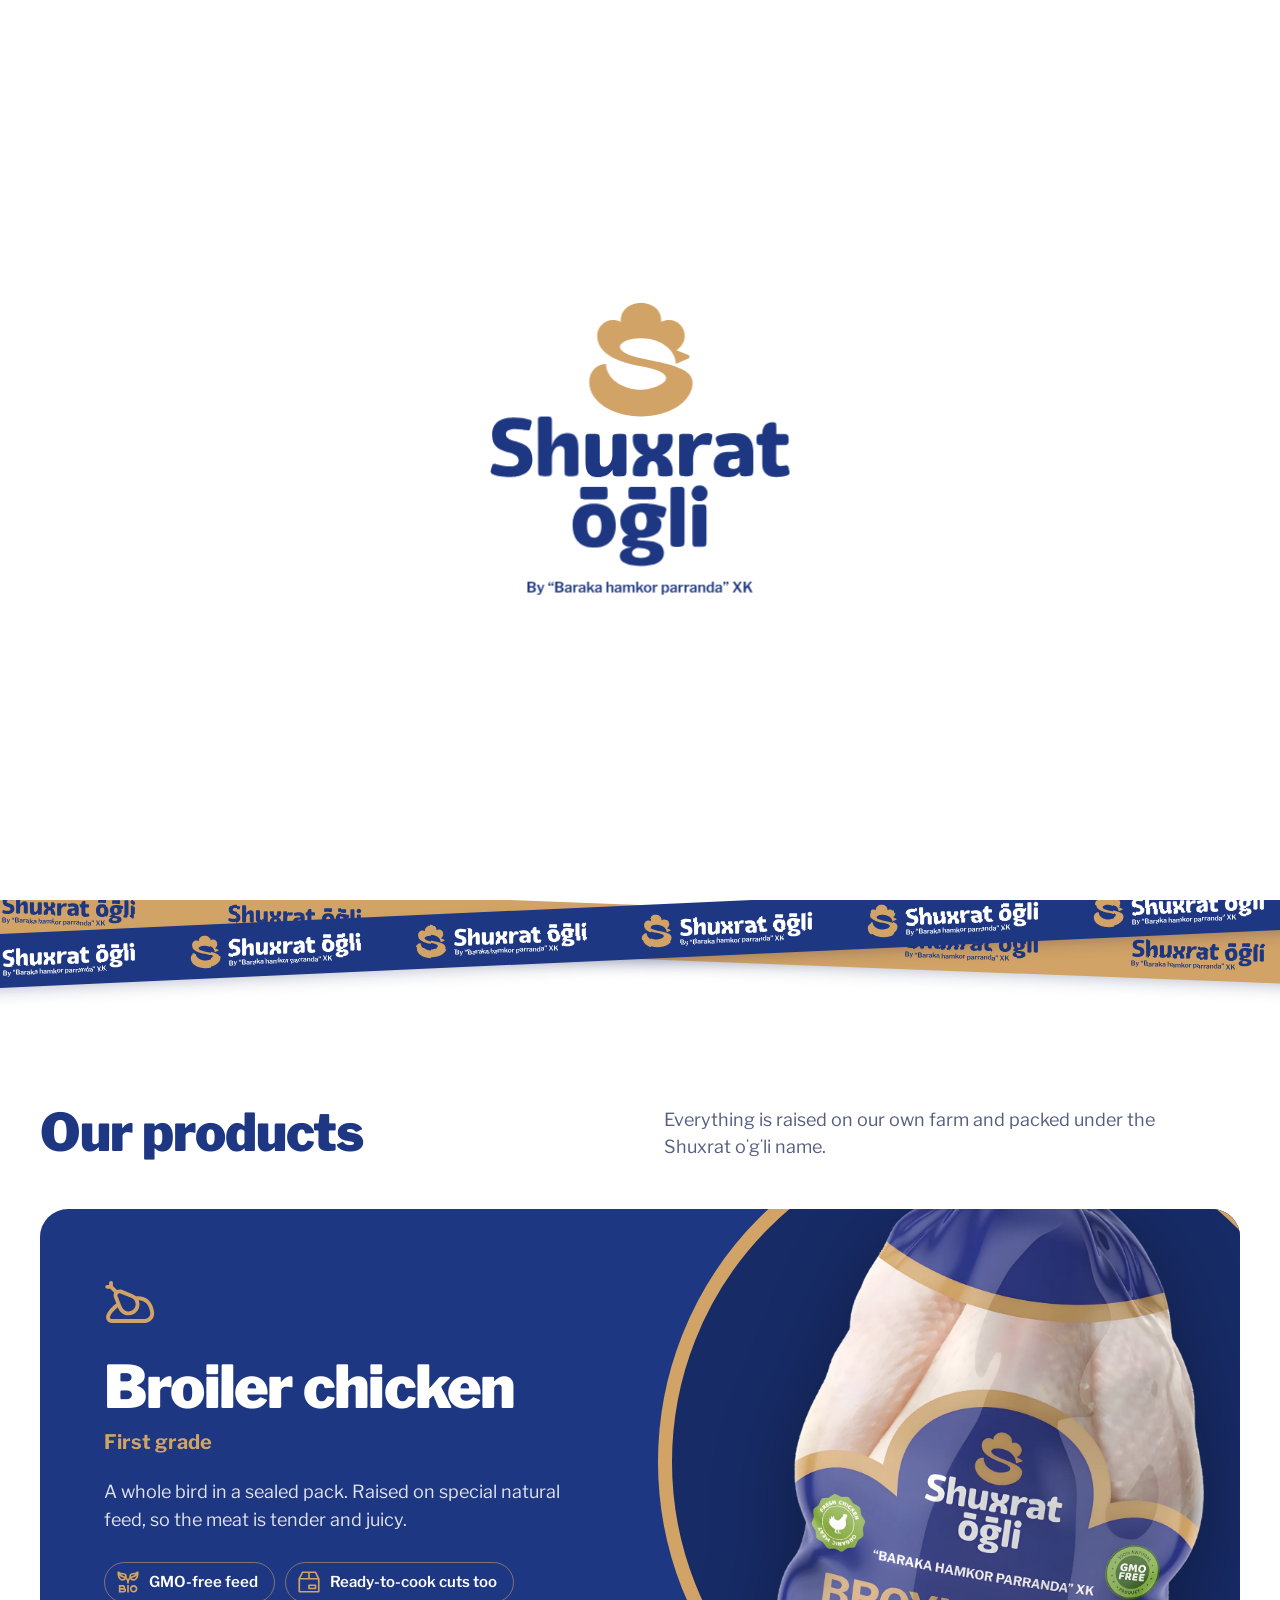
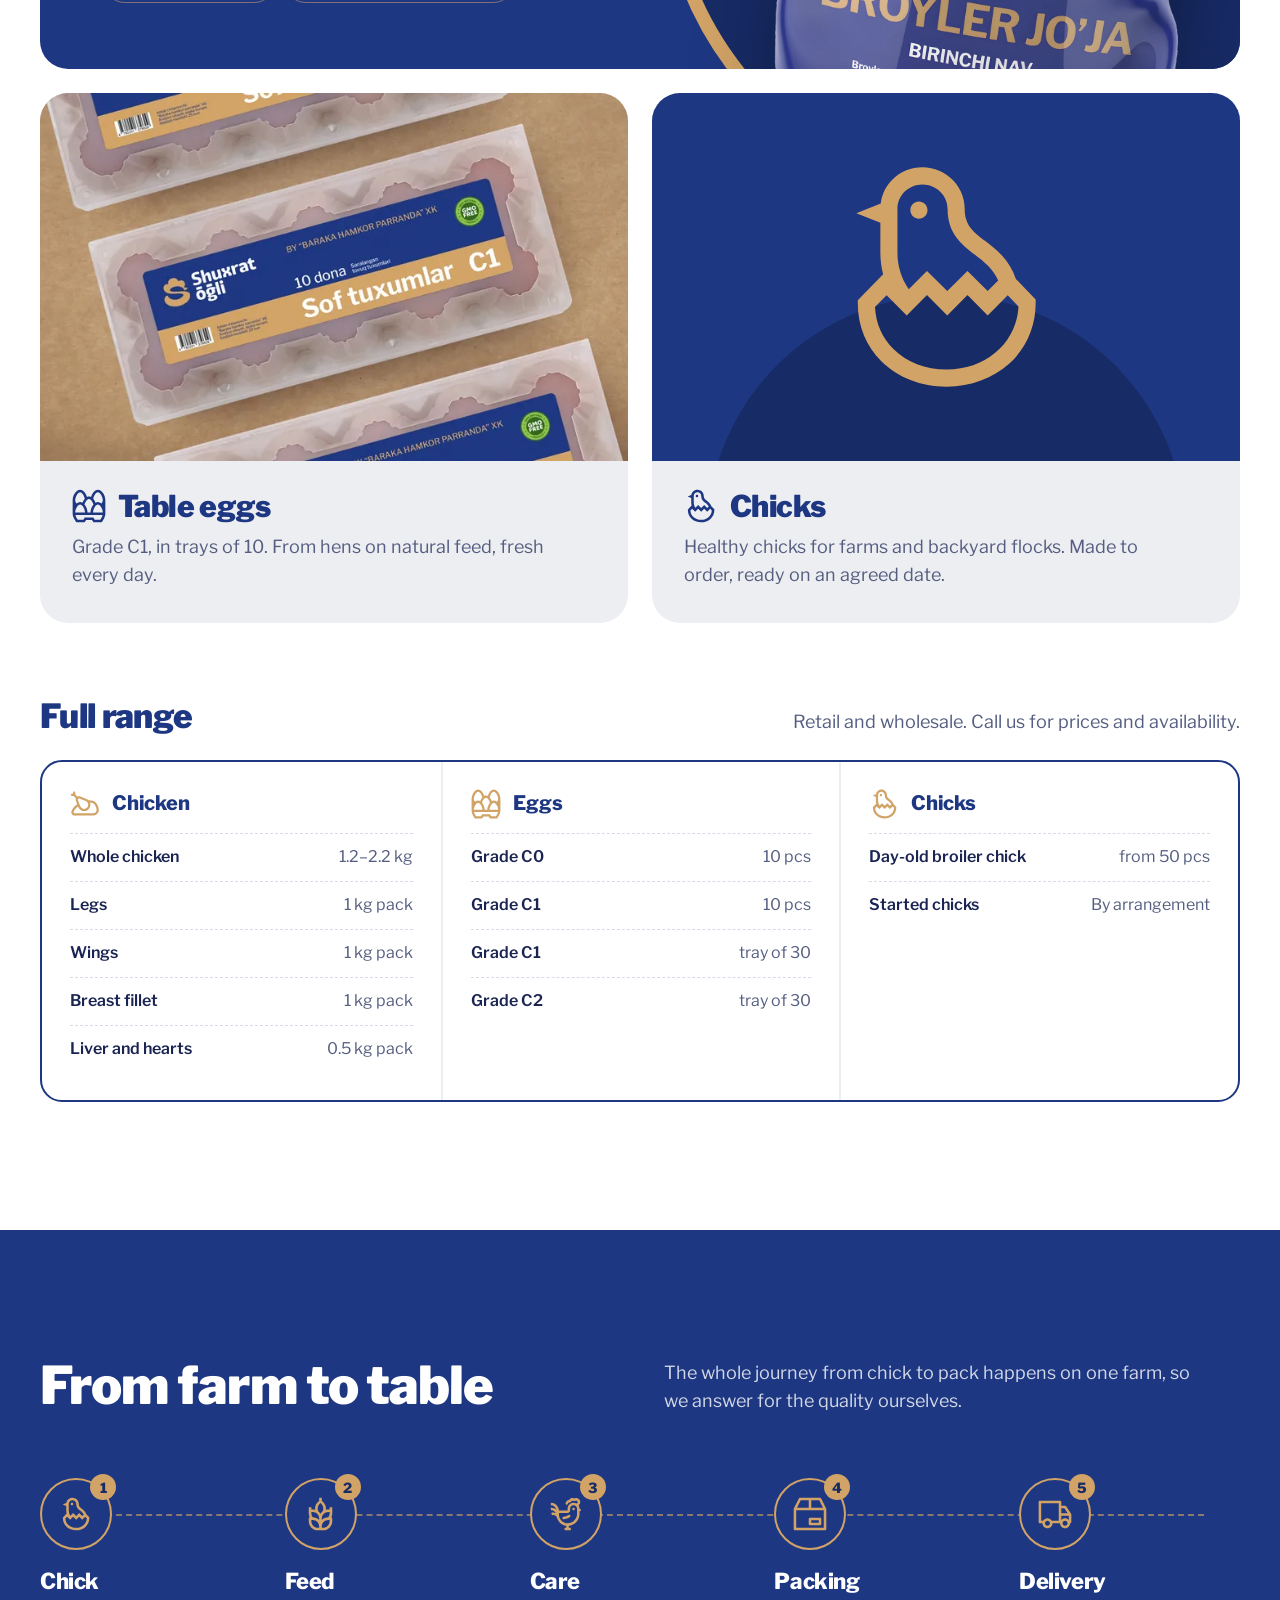
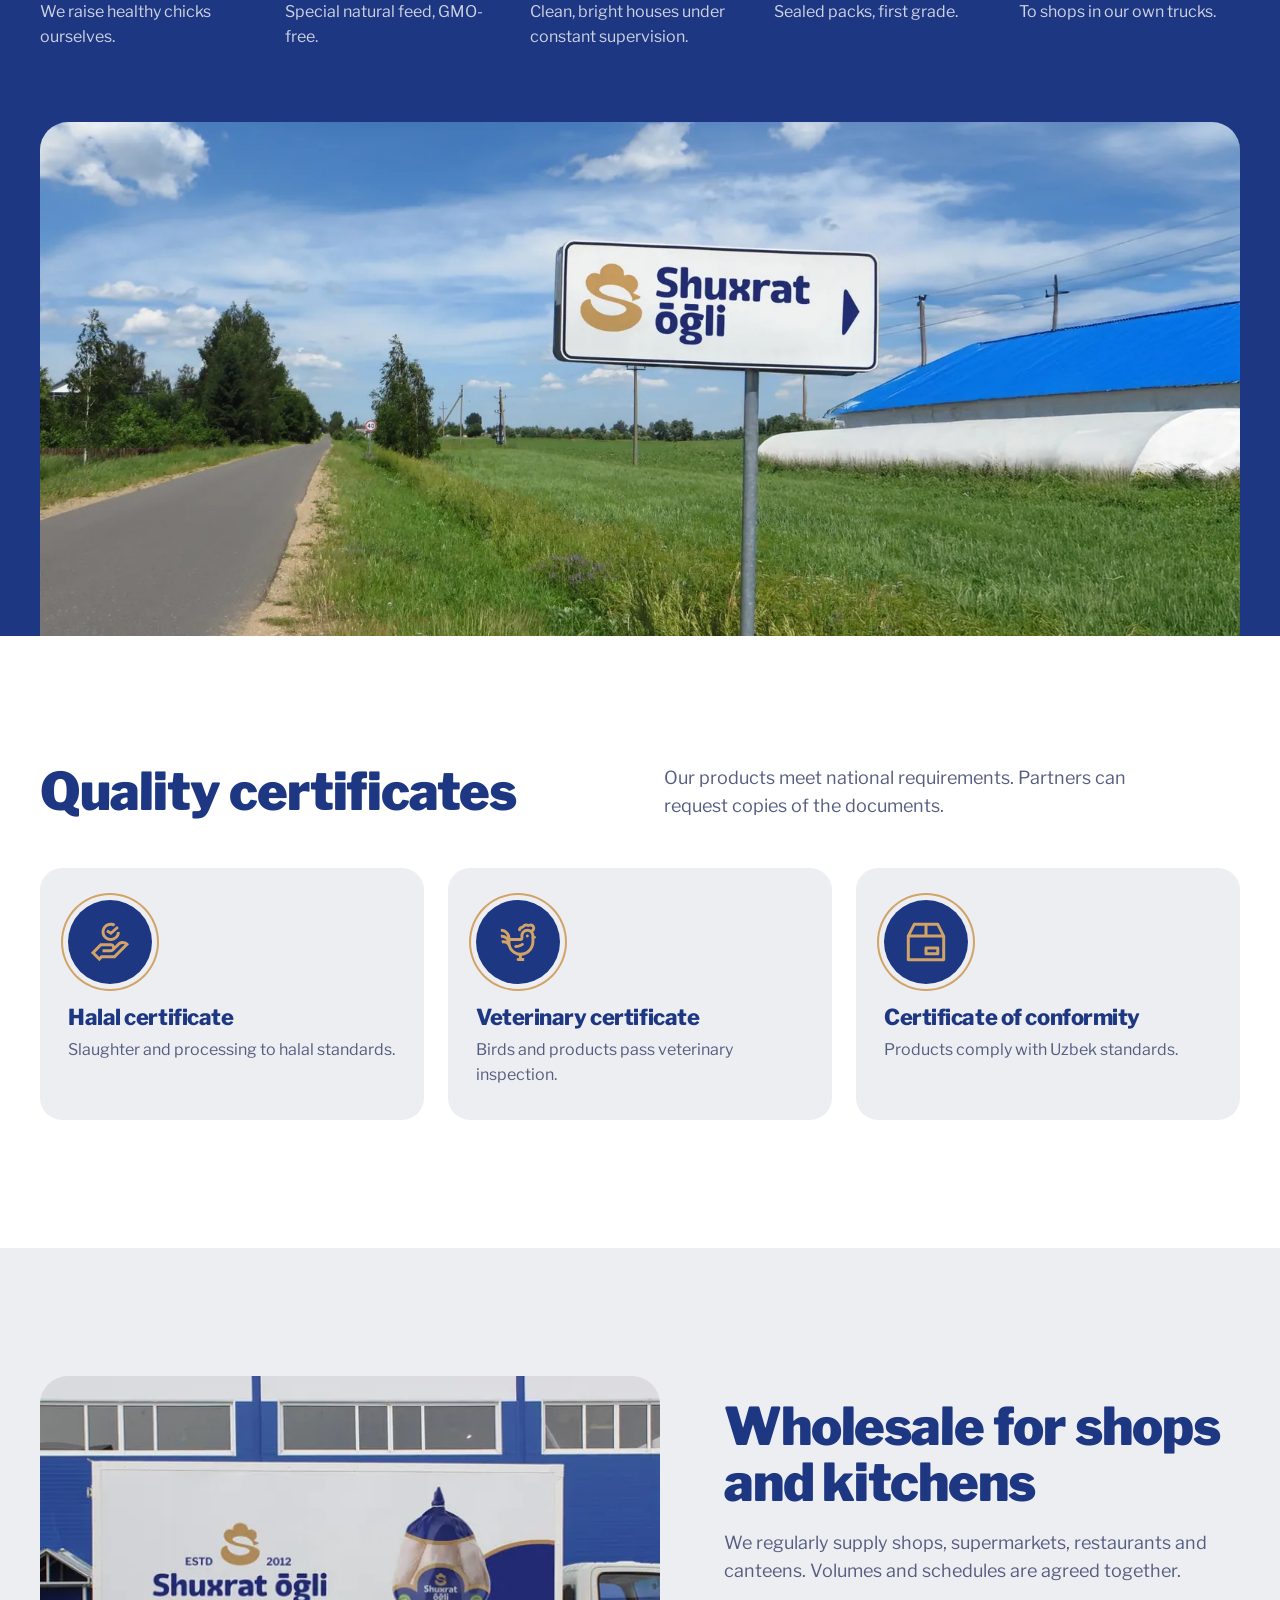
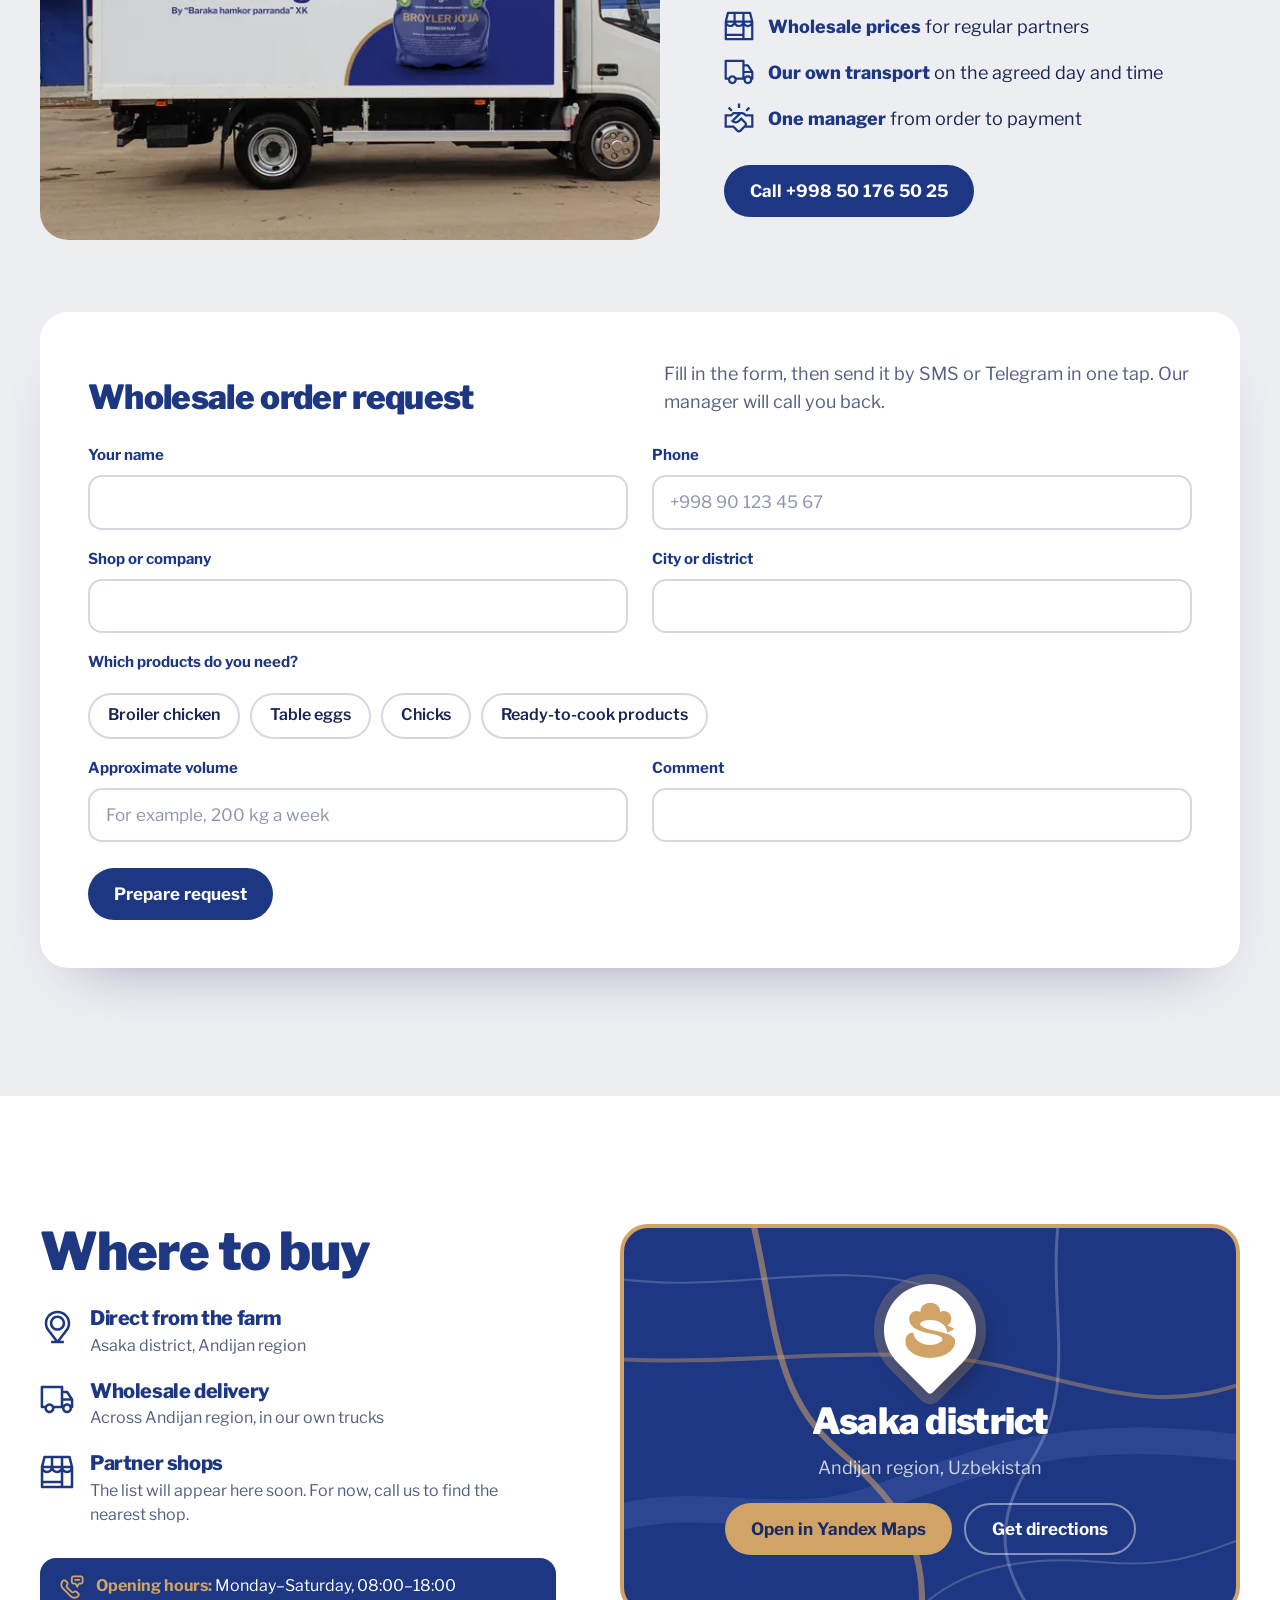
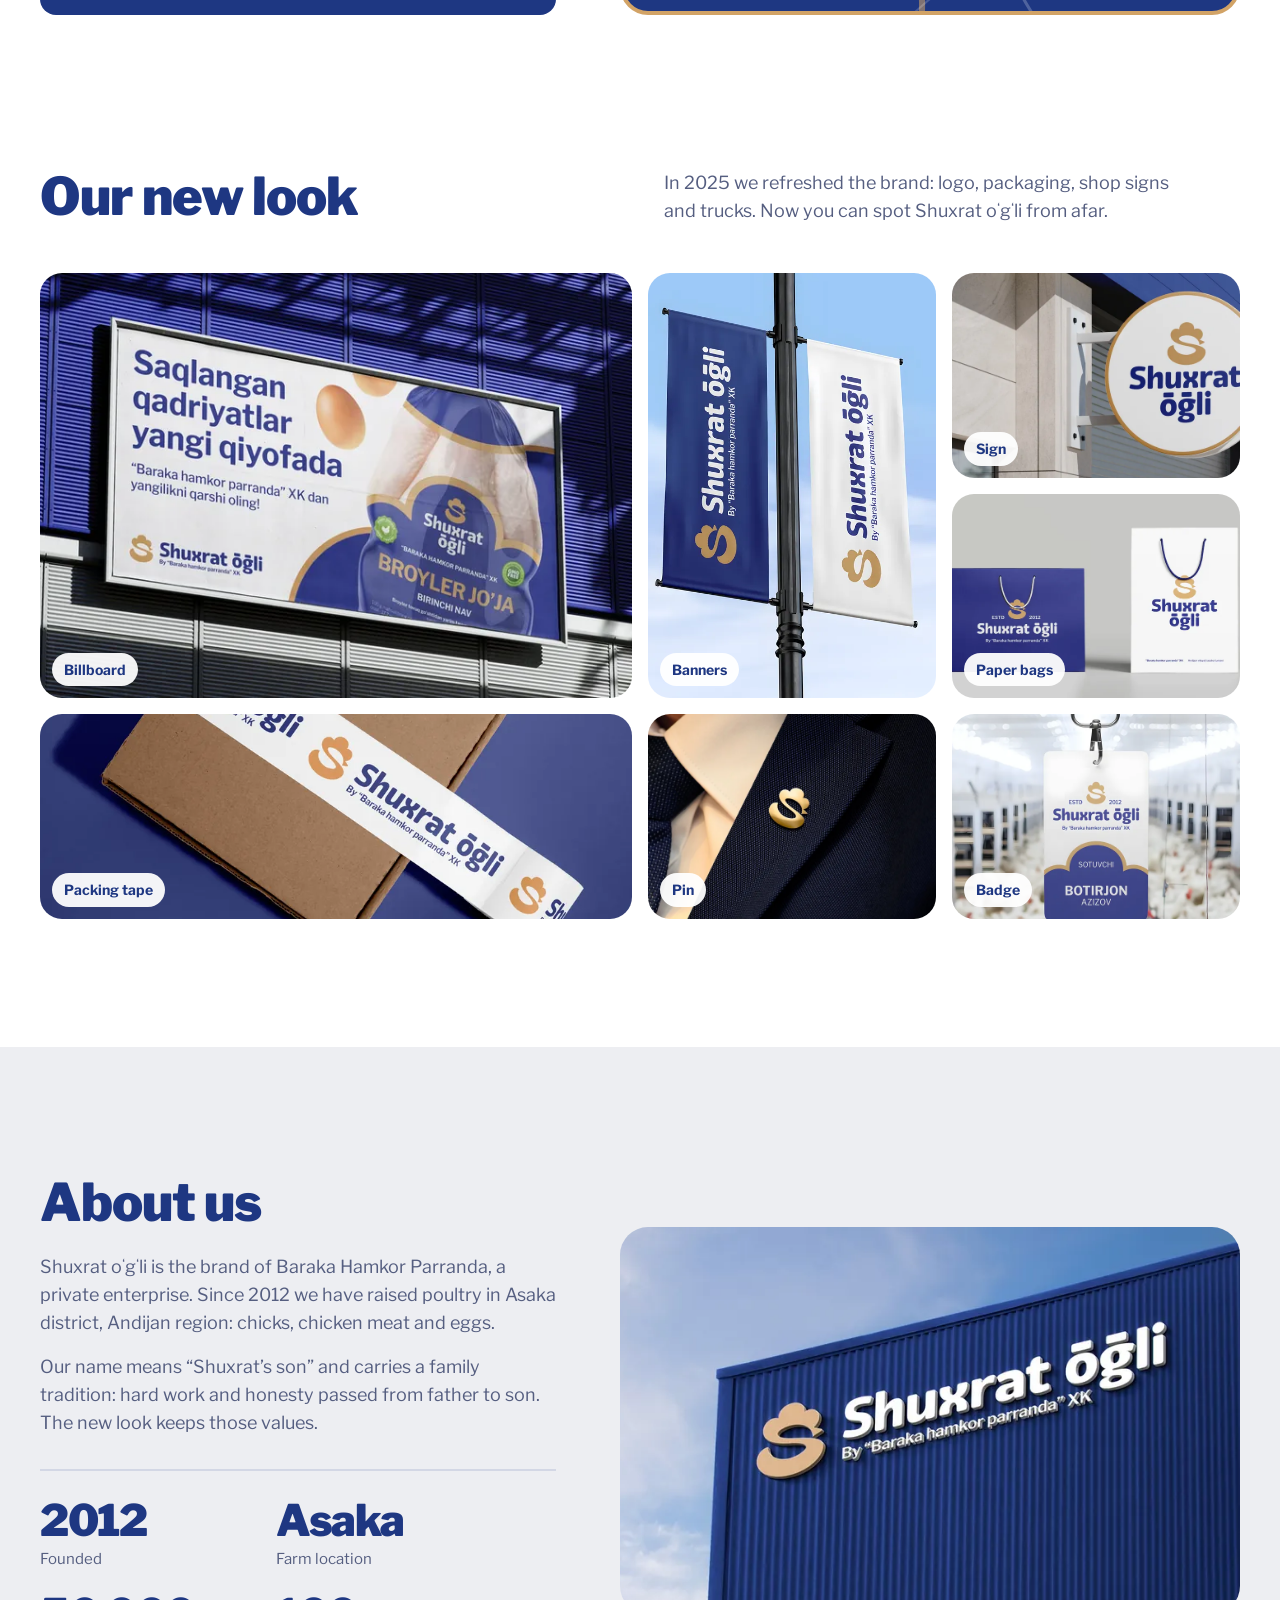
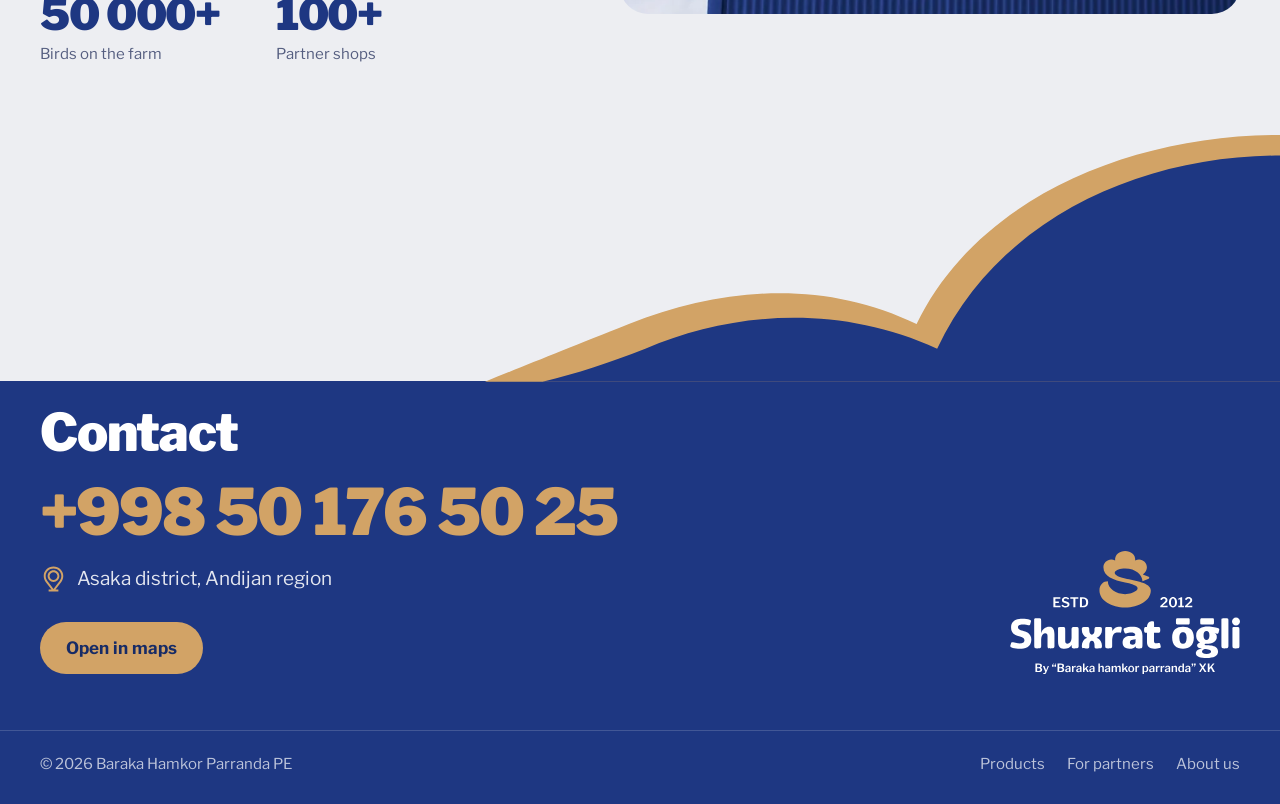
==== commit ec06947f: "Kirish animatsiyasi: S belgisi niqobsiz paydo bo'ladi (iPhone'da to'rtburchak chiqardi)" ====
--- a/en/index.html
+++ b/en/index.html
@@ -44,7 +44,7 @@
 <clipPath id="k-hammasi"><path d="M85.90 0.00C79.51 0.03 73.93 3.87 74.35 10.78C67.67 7.26 60.94 12.41 60.94 18.60C60.94 28.88 72.72 33.59 85.86 35.94C112.69 40.74 95.31 49.31 85.86 49.31C75.70 49.31 66.02 43.20 66.02 34.65C60.94 34.65 56.43 38.47 56.43 45.04C56.43 56.48 70.38 64.51 85.86 64.51C101.33 64.51 115.29 56.44 115.26 45.04C115.24 36.15 96.95 33.92 85.86 31.41C66.32 26.98 74.17 19.99 85.86 19.99C98.03 19.99 105.70 27.46 105.70 34.65L112.77 31.63C113.20 31.45 113.46 31.04 113.46 30.57C113.45 30.11 113.18 29.71 112.75 29.54L106.09 26.87C109.51 24.21 110.77 21.39 110.77 18.60C110.78 12.41 104.09 7.26 97.40 10.78C97.83 3.68 92.11 0.07 85.90 0.00"/><path d="M11.37 92.91C9.18 92.91 5.89 92.28 3.61 91.68C1.51 91.18 1.46 91.68 1.00 93.19L0.46 95.02C0.00 96.48 0.73 97.07 1.92 97.53C3.70 98.26 7.44 98.99 11.19 98.99C16.44 98.99 24.11 97.48 24.11 88.76C24.11 76.57 9.00 80.49 9.00 74.70C9.00 72.96 10.23 71.64 14.52 71.64C17.35 71.64 19.63 72.14 20.50 72.32C22.15 72.64 22.56 72.41 22.83 71.23L23.52 68.76C24.06 66.93 23.42 66.66 22.15 66.29C20.04 65.75 17.26 65.20 13.84 65.20C8.26 65.20 1.19 66.57 1.19 75.06C1.19 87.53 16.30 82.69 16.30 89.44C16.30 92.41 13.47 92.91 11.37 92.91"/><path d="M42.41 84.49L42.41 95.89C42.41 98.50 43.11 98.53 45.71 98.53C49.19 98.53 50.25 98.44 50.25 95.89L50.25 82.64C50.25 75.61 47.58 74.01 44.11 74.01C40.41 74.01 36.25 76.48 35.20 81.68L35.20 80.95L35.20 67.26C35.20 64.57 34.81 64.51 31.69 64.51C27.17 64.51 27.29 64.63 27.30 67.05L27.40 95.89C27.40 98.38 28.16 98.53 30.73 98.53C34.23 98.53 35.20 98.49 35.20 95.89L35.20 88.67C35.20 83.74 37.44 81.36 39.91 81.36C41.64 81.36 42.41 82.53 42.41 84.49"/><path d="M74.11 74.47C69.63 74.47 69.59 74.61 69.59 78.58L69.59 86.16C69.59 90.87 67.21 93.14 64.98 93.14C63.20 93.14 62.42 92.00 62.42 90.04L62.42 78.58C62.42 74.56 62.33 74.47 58.72 74.47C54.11 74.47 54.30 74.58 54.30 77.82L54.30 90.44C54.30 97.74 57.81 98.99 61.60 98.99C64.57 98.99 67.99 97.62 69.68 94.70C69.68 98.30 70.09 98.53 73.01 98.53C76.52 98.53 77.59 98.50 77.59 95.89L77.59 78.62C77.59 74.88 77.87 74.47 74.11 74.47"/><path d="M95.52 94.56C95.52 98.44 95.66 98.53 99.13 98.53C103.88 98.53 103.92 98.39 103.92 95.29C103.92 91.59 102.01 87.98 97.94 86.48C102.01 84.97 103.92 81.32 103.92 77.71C103.92 74.60 103.88 74.47 99.13 74.47C95.66 74.47 95.52 74.56 95.52 78.44C95.52 81.36 94.15 83.01 92.55 83.01C91.00 83.01 89.63 81.36 89.63 78.44C89.63 74.56 89.50 74.47 86.03 74.47C81.23 74.47 81.23 74.60 81.23 77.71C81.23 81.32 83.15 84.97 87.17 86.48C83.15 87.98 81.23 91.59 81.23 95.29C81.23 98.39 81.23 98.53 86.03 98.53C89.50 98.53 89.63 98.44 89.63 94.56C89.63 91.54 91.00 89.86 92.55 89.86C94.15 89.86 95.52 91.54 95.52 94.56"/><path d="M115.66 78.53C115.66 74.56 115.52 74.47 112.01 74.47C107.49 74.47 107.58 74.50 107.58 76.92L107.58 95.89C107.58 98.38 108.44 98.53 111.00 98.53C114.49 98.53 115.48 98.47 115.48 95.89L115.48 90.27C115.48 82.18 118.45 80.49 121.50 80.49C122.19 80.49 123.01 80.63 123.65 80.72C125.11 81.00 125.48 80.63 125.75 79.40L126.34 76.43C126.57 75.24 126.44 74.65 125.34 74.24C124.75 74.06 123.88 74.01 122.97 74.01C120.41 74.01 117.35 75.61 115.66 78.94L115.66 78.53"/><path d="M127.27 92.00C127.27 96.61 130.33 98.99 135.13 98.99C138.05 98.99 140.61 98.30 141.98 96.16C142.11 98.39 142.80 98.53 145.26 98.53C149.42 98.53 149.74 98.35 149.74 94.10L149.74 84.33C149.74 75.33 143.76 74.01 138.55 74.01C134.94 74.01 132.25 74.60 129.97 75.43C128.64 75.93 128.00 76.66 128.60 78.30L129.33 80.22C129.92 81.82 130.74 81.96 131.93 81.55C132.98 81.27 135.08 80.68 137.18 80.68C139.04 80.68 141.05 81.13 141.60 83.18C141.91 84.34 139.93 84.65 135.31 84.65C130.70 84.65 127.27 87.12 127.27 92.00M138.64 88.76C140.56 88.76 141.20 88.40 141.93 88.03L141.93 91.33C141.93 93.20 140.65 94.30 138.64 94.30C136.63 94.30 135.54 93.74 135.54 91.86C135.54 89.99 136.63 88.76 138.64 88.76"/><path d="M153.82 74.47C152.77 74.47 151.58 74.70 151.58 77.02L151.58 78.49C151.58 80.63 152.86 80.81 153.82 80.81L154.87 80.81L154.87 91.71C154.87 96.46 157.79 98.99 163.04 98.99C165.14 98.99 167.47 98.58 168.79 98.17C170.16 97.75 170.62 97.25 170.30 95.79L169.84 93.74C169.48 92.28 168.70 92.18 167.56 92.46C166.92 92.60 166.15 92.78 165.28 92.78C163.59 92.78 162.77 91.86 162.77 89.89L162.77 80.81L167.61 80.81C168.56 80.81 169.84 80.63 169.84 78.49L169.84 77.02C169.84 74.70 168.66 74.47 167.61 74.47L162.86 74.47L162.86 71.04C162.86 68.12 162.77 67.85 160.94 67.85C158.34 67.85 155.19 68.44 154.82 74.47L153.82 74.47"/><path d="M119.18 103.67C121.68 103.67 123.70 105.69 123.70 108.19C123.70 110.68 121.68 112.70 119.18 112.70C116.69 112.70 114.67 110.68 114.67 108.19C114.67 105.69 116.69 103.67 119.18 103.67"/><path d="M59.25 139.09C66.60 139.09 71.53 134.93 71.53 126.35C71.53 117.72 66.65 114.11 59.25 114.11C51.81 114.11 47.01 117.72 47.01 126.35C47.01 134.93 51.85 139.09 59.25 139.09M59.25 133.42C56.69 133.42 55.14 131.14 55.14 126.76C55.14 122.33 56.69 120.50 59.25 120.50C61.81 120.50 63.36 122.33 63.36 126.76C63.36 131.14 61.81 133.42 59.25 133.42"/><path d="M74.14 124.11C74.14 127.94 75.83 130.50 78.61 131.96C76.56 132.56 75.19 133.61 75.19 135.43C75.19 137.76 77.70 138.54 80.71 138.90C75.83 139.41 73.82 141.32 73.82 144.02C73.82 147.90 79.20 149.50 86.01 149.50C93.91 149.50 98.93 147.35 98.93 142.19C98.93 132.69 83.63 136.35 83.63 134.20C83.63 133.79 84.27 133.51 85.41 133.47L85.83 133.47C91.99 133.47 97.52 131.09 97.52 125.75C97.52 123.20 96.33 121.78 94.00 121.10L97.61 121.96C98.93 122.28 99.34 121.14 99.52 120.59L100.16 118.08C100.39 117.30 100.48 116.57 99.20 116.03C97.83 115.43 92.40 114.06 87.33 114.06C80.89 114.06 74.14 116.57 74.14 124.11M85.83 129.13C83.82 129.13 82.49 127.44 82.49 123.93C82.49 120.36 83.82 118.99 85.83 118.99C87.84 118.99 89.16 120.36 89.16 123.93C89.16 127.49 87.84 129.13 85.83 129.13M85.92 144.93C82.45 144.93 80.76 143.83 80.76 142.14C80.76 141.00 81.72 139.95 83.86 139.22C87.52 139.54 90.99 139.91 90.99 142.19C90.99 143.83 89.39 144.93 85.92 144.93"/><path d="M110.62 107.25C110.62 104.68 110.18 104.61 107.10 104.61C102.58 104.61 102.67 104.83 102.67 107.25L102.67 135.99C102.67 138.60 103.55 138.63 106.14 138.63C109.64 138.63 110.46 138.55 110.62 135.99C110.65 135.50 110.62 134.88 110.62 134.20L110.62 107.25"/><path d="M115.15 135.99C115.15 138.67 115.91 138.63 118.57 138.63C122.10 138.63 123.10 138.74 123.10 135.99L123.10 117.64C123.10 114.58 122.74 114.57 119.52 114.57C115.00 114.57 115.15 114.64 115.15 117.06L115.15 135.99"/><path d="M81.02 104.61C78.89 104.61 78.74 105.22 78.74 107.71C78.74 111.29 78.74 111.66 81.34 111.63C85.03 111.59 88.59 111.74 92.27 111.63C94.09 111.58 94.31 111.27 94.31 108.54C94.31 104.60 94.15 104.61 92.41 104.61L81.02 104.61"/><path d="M53.58 104.61C51.45 104.61 51.30 105.22 51.30 107.71C51.30 111.29 51.30 111.66 53.90 111.63C57.59 111.59 61.15 111.74 64.83 111.63C66.65 111.58 66.87 111.27 66.87 108.54C66.87 104.60 66.71 104.61 64.97 104.61L53.58 104.61"/><use href="#k-sh0"/></clipPath>
 <linearGradient id="k-nur" x1="0" x2="1"><stop offset="0" stop-color="#fff" stop-opacity="0"/><stop offset=".5" stop-color="#fff" stop-opacity=".55"/><stop offset="1" stop-color="#fff" stop-opacity="0"/></linearGradient>
 </defs>
-<g class="k-belgi"><path d="M85.90 0.00C79.51 0.03 73.93 3.87 74.35 10.78C67.67 7.26 60.94 12.41 60.94 18.60C60.94 28.88 72.72 33.59 85.86 35.94C112.69 40.74 95.31 49.31 85.86 49.31C75.70 49.31 66.02 43.20 66.02 34.65C60.94 34.65 56.43 38.47 56.43 45.04C56.43 56.48 70.38 64.51 85.86 64.51C101.33 64.51 115.29 56.44 115.26 45.04C115.24 36.15 96.95 33.92 85.86 31.41C66.32 26.98 74.17 19.99 85.86 19.99C98.03 19.99 105.70 27.46 105.70 34.65L112.77 31.63C113.20 31.45 113.46 31.04 113.46 30.57C113.45 30.11 113.18 29.71 112.75 29.54L106.09 26.87C109.51 24.21 110.77 21.39 110.77 18.60C110.78 12.41 104.09 7.26 97.40 10.78C97.83 3.68 92.11 0.07 85.90 0.00" fill="#D2A366" mask="url(#k-m)"/></g>
+<g class="k-belgi"><path d="M85.90 0.00C79.51 0.03 73.93 3.87 74.35 10.78C67.67 7.26 60.94 12.41 60.94 18.60C60.94 28.88 72.72 33.59 85.86 35.94C112.69 40.74 95.31 49.31 85.86 49.31C75.70 49.31 66.02 43.20 66.02 34.65C60.94 34.65 56.43 38.47 56.43 45.04C56.43 56.48 70.38 64.51 85.86 64.51C101.33 64.51 115.29 56.44 115.26 45.04C115.24 36.15 96.95 33.92 85.86 31.41C66.32 26.98 74.17 19.99 85.86 19.99C98.03 19.99 105.70 27.46 105.70 34.65L112.77 31.63C113.20 31.45 113.46 31.04 113.46 30.57C113.45 30.11 113.18 29.71 112.75 29.54L106.09 26.87C109.51 24.21 110.77 21.39 110.77 18.60C110.78 12.41 104.09 7.26 97.40 10.78C97.83 3.68 92.11 0.07 85.90 0.00" fill="#D2A366" fill-rule="evenodd"/></g>
 <g class="k-harflar">
 <path style="--i:0" d="M11.37 92.91C9.18 92.91 5.89 92.28 3.61 91.68C1.51 91.18 1.46 91.68 1.00 93.19L0.46 95.02C0.00 96.48 0.73 97.07 1.92 97.53C3.70 98.26 7.44 98.99 11.19 98.99C16.44 98.99 24.11 97.48 24.11 88.76C24.11 76.57 9.00 80.49 9.00 74.70C9.00 72.96 10.23 71.64 14.52 71.64C17.35 71.64 19.63 72.14 20.50 72.32C22.15 72.64 22.56 72.41 22.83 71.23L23.52 68.76C24.06 66.93 23.42 66.66 22.15 66.29C20.04 65.75 17.26 65.20 13.84 65.20C8.26 65.20 1.19 66.57 1.19 75.06C1.19 87.53 16.30 82.69 16.30 89.44C16.30 92.41 13.47 92.91 11.37 92.91" fill="#1E3782"/>
 <path style="--i:1" d="M42.41 84.49L42.41 95.89C42.41 98.50 43.11 98.53 45.71 98.53C49.19 98.53 50.25 98.44 50.25 95.89L50.25 82.64C50.25 75.61 47.58 74.01 44.11 74.01C40.41 74.01 36.25 76.48 35.20 81.68L35.20 80.95L35.20 67.26C35.20 64.57 34.81 64.51 31.69 64.51C27.17 64.51 27.29 64.63 27.30 67.05L27.40 95.89C27.40 98.38 28.16 98.53 30.73 98.53C34.23 98.53 35.20 98.49 35.20 95.89L35.20 88.67C35.20 83.74 37.44 81.36 39.91 81.36C41.64 81.36 42.41 82.53 42.41 84.49" fill="#1E3782"/>
--- a/uslub.css
+++ b/uslub.css
@@ -652,6 +652,9 @@
 .k-chiz { stroke-dasharray: 1; stroke-dashoffset: 1; animation: k-chiz .95s .15s cubic-bezier(.55,.1,.35,1) forwards; }
 .k-toj { transform-origin: 50% 100%; transform: scale(0); animation: k-toj .5s cubic-bezier(.3,1.5,.5,1) forwards; animation-delay: calc(1.05s + var(--i) * .07s); }
 .k-belgi { transform-origin: center; transform: translateY(50px) scale(1.35); animation: k-kotar .6s 1.45s cubic-bezier(.6,0,.2,1) forwards; }
+/* S belgisi niqobsiz paydo bo'ladi (Safari niqobni noto'g'ri chizardi) */
+.k-belgi path { transform-origin: 50% 100%; transform: scale(0); animation: k-paydo .8s .2s cubic-bezier(.3,1.45,.5,1) forwards; }
+@keyframes k-paydo { to { transform: none; } }
 .k-harflar path { transform-origin: center; opacity: 0; transform: translateX(calc(14px - var(--i) * 1px)) scale(.35); animation: k-harf .5s cubic-bezier(.2,.9,.25,1.15) forwards; animation-delay: calc(1.7s + var(--i) * .055s); }
 .k-shior { opacity: 0; transform: translateY(6px); animation: k-harf .6s 2.3s cubic-bezier(.2,.9,.25,1) forwards; }
 .k-nur { animation: k-nur .8s 2.85s ease-in-out forwards; }
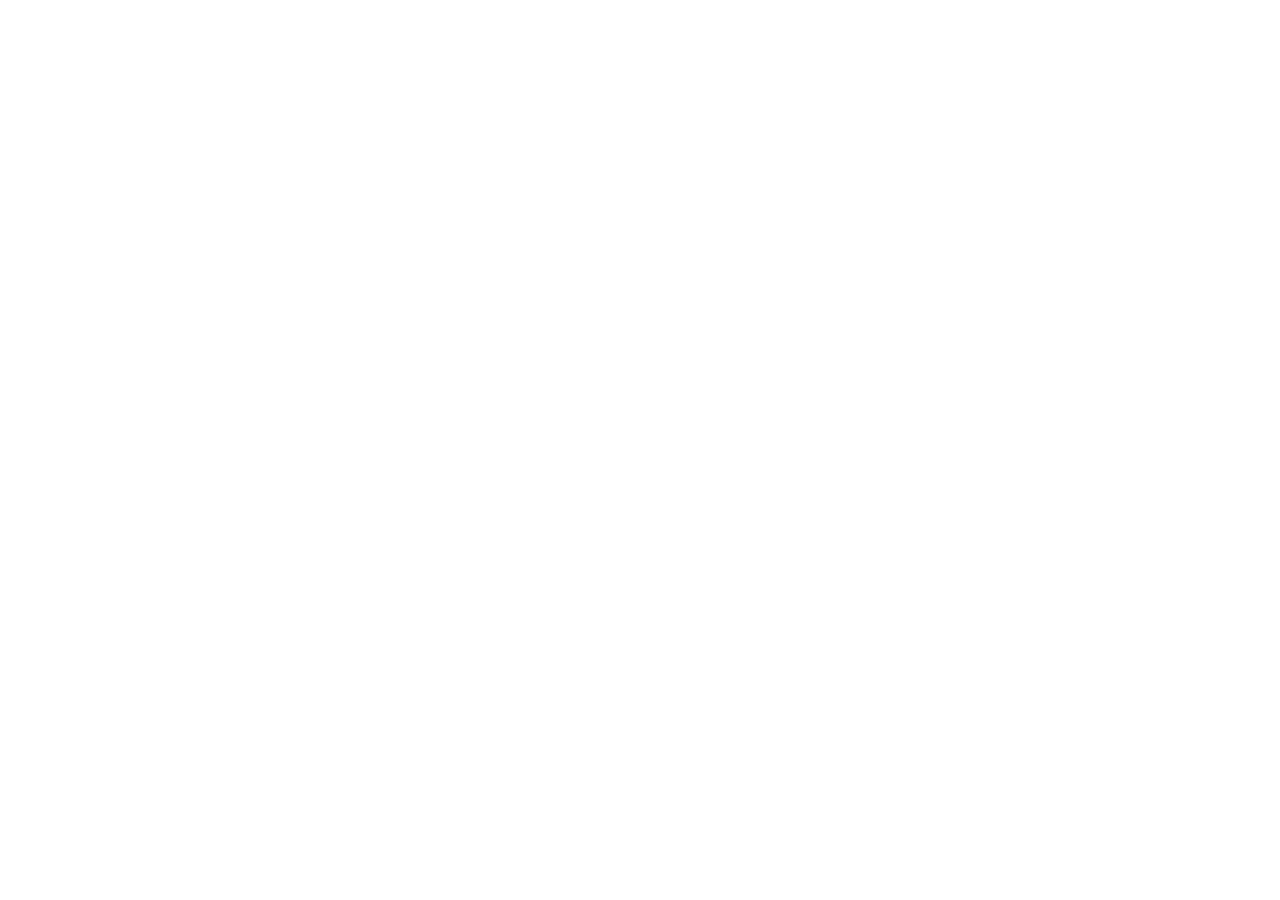
==== commit c937d3ce: "Sayt yangilandi: eski manzil v2'ga yo'naltiriladi (linverno-tm.github.io/shuxrat-ogli-v2); yo'l, so'" ====
--- a/en/index.html
+++ b/en/index.html
@@ -2,508 +2,12 @@
 <html lang="en">
 <head>
 <meta charset="utf-8">
-<meta name="viewport" content="width=device-width, initial-scale=1">
-<title>Shuxrat oʻgʻli by Baraka Hamkor Parranda — chicken, eggs and chicks</title>
-<meta name="description" content="A brand of Baraka Hamkor Parranda. Since 2012 we have raised broilers, eggs and chicks in Asaka district, Uzbekistan. Wholesale and retail.">
-<meta name="theme-color" content="#1E3782">
-<!-- namuna: mijoz tasdiqlaguncha qidiruvda ko'rinmasin; haqiqiy domenga chiqqanda olib tashlang -->
+<title>Shuxrat oʻgʻli</title>
 <meta name="robots" content="noindex">
-<link rel="icon" href="../favicon.svg" type="image/svg+xml">
-<link rel="apple-touch-icon" href="../apple-touch-icon.png">
-<link rel="alternate" hreflang="uz" href=".././">
-<link rel="alternate" hreflang="ru" href="../ru/">
-<link rel="alternate" hreflang="en" href="../en/">
-<script type="application/ld+json">
-{"@context": "https://schema.org", "@type": "LocalBusiness", "name": "Shuxrat oʻgʻli", "legalName": "Baraka Hamkor Parranda PE", "parentOrganization": {"@type": "Organization", "name": "Baraka Hamkor Parranda PE", "foundingDate": "2012"}, "foundingDate": "2012", "telephone": "+998501765025", "address": {"@type": "PostalAddress", "addressRegion": "Andijan region", "addressLocality": "Asaka district", "addressCountry": "UZ"}, "geo": {"@type": "GeoCoordinates", "latitude": 40.595514, "longitude": 72.239171}, "description": "Poultry farm raising broilers, eggs and chicks.", "inLanguage": "en"}
-</script>
-<meta property="og:title" content="Shuxrat oʻgʻli by Baraka Hamkor Parranda — chicken, eggs and chicks">
-<meta property="og:description" content="Raising poultry in Asaka district since 2012.">
-<meta property="og:image" content="../rasm/bino-1600.webp">
-<link rel="preconnect" href="https://fonts.googleapis.com">
-<link rel="preconnect" href="https://fonts.gstatic.com" crossorigin>
-<link href="https://fonts.googleapis.com/css2?family=Libre+Franklin:wght@400;500;600;700;800;900&display=swap" rel="stylesheet">
-<script>
-  // logo kirishi: sessiyada bir marta, kamroq harakat tanlanganda yo'q
-  try { if (!sessionStorage.getItem('kirish') && !matchMedia('(prefers-reduced-motion: reduce)').matches) document.documentElement.classList.add('kirish-bor'); } catch (e) {}
-</script>
-<link rel="stylesheet" href="../uslub.css">
+<link rel="canonical" href="https://linverno-tm.github.io/shuxrat-ogli-v2/en/">
+<meta http-equiv="refresh" content="0; url=https://linverno-tm.github.io/shuxrat-ogli-v2/en/">
+<!-- Sayt yangilandi (v2): eski manzil yangisiga o'tadi, yo'l, so'rov va #bo'lim saqlanadi. Eski v1 kodi git tarixida. -->
+<script>location.replace('https://linverno-tm.github.io/shuxrat-ogli-v2' + location.pathname.replace(/^\/shuxrat-ogli-site/, '') + location.search + location.hash);</script>
 </head>
-<body>
-<!--KIRISH-->
-<div class="kirish" aria-hidden="true">
-<svg class="kirish-logo" viewBox="0 0 170.62 167">
-<defs>
-<clipPath id="k-s" clipPathUnits="userSpaceOnUse"><ellipse cx="85.93" cy="27" rx="27" ry="14"/><rect x="51.43" y="27" width="70" height="40"/></clipPath>
-<mask id="k-m" maskUnits="userSpaceOnUse" x="0" y="-10" width="171" height="90">
-<g clip-path="url(#k-s)"><path class="k-chiz" transform="translate(56.43 0)" d="M6 36C3 42 4 50 12 54C20 59 38 59 47 54C55 50 54 43 47 39.5C40 36 32 34.5 25 32.5C16 30 9 27 10 22C11 16 20 14.5 29 14.5C40 14.5 48 19 51 26L55.5 31" fill="none" stroke="#fff" stroke-width="16" stroke-linecap="round" stroke-linejoin="round" pathLength="1"/></g>
-<circle class="k-toj" style="--i:0" cx="69.43" cy="17" r="13" fill="#fff"/>
-<circle class="k-toj" style="--i:1" cx="85.93" cy="10.5" r="13" fill="#fff"/>
-<circle class="k-toj" style="--i:2" cx="101.93" cy="17" r="13" fill="#fff"/>
-</mask>
-<path id="k-sh0" transform="translate(21.31 158.5) scale(0.9521)" d="M0.15 6.39C0.10 6.39 0.06 6.38 0.04 6.36C0.01 6.33 0.00 6.30 0.00 6.26L0.00 0.16C0.00 0.11 0.01 0.07 0.04 0.04C0.07 0.01 0.11 0.00 0.16 0.00L2.37 0.00C3.19 0.00 3.81 0.14 4.25 0.43C4.68 0.71 4.90 1.13 4.90 1.67C4.90 2.00 4.82 2.28 4.64 2.50C4.47 2.72 4.18 2.92 3.77 3.08C3.76 3.09 3.75 3.10 3.75 3.12C3.75 3.14 3.76 3.15 3.77 3.15C4.21 3.29 4.53 3.47 4.74 3.71C4.95 3.96 5.06 4.27 5.06 4.67C5.06 5.25 4.84 5.68 4.40 5.97C3.96 6.25 3.31 6.39 2.46 6.39L0.15 6.39M2.42 5.52C2.86 5.52 3.19 5.43 3.41 5.27C3.62 5.11 3.73 4.87 3.73 4.58C3.73 4.36 3.68 4.18 3.57 4.03C3.47 3.89 3.32 3.78 3.13 3.71C2.95 3.65 2.73 3.61 2.50 3.61L1.43 3.61C1.33 3.61 1.28 3.66 1.28 3.75L1.28 5.37C1.28 5.47 1.31 5.52 1.39 5.52L2.42 5.52M2.50 2.71C2.64 2.71 2.78 2.70 2.92 2.67C3.05 2.64 3.17 2.58 3.28 2.51C3.39 2.43 3.47 2.34 3.54 2.23C3.60 2.12 3.64 1.98 3.64 1.82C3.64 1.51 3.52 1.27 3.30 1.12C3.07 0.96 2.77 0.88 2.40 0.88L1.42 0.88C1.32 0.88 1.28 0.92 1.28 1.01L1.28 2.57C1.28 2.67 1.31 2.71 1.39 2.71L2.50 2.71M6.39 7.82C6.21 7.82 6.08 7.81 6.00 7.79C5.91 7.78 5.87 7.74 5.87 7.67L5.87 7.12C5.87 7.08 5.89 7.05 5.92 7.03C5.95 7.00 6.02 6.99 6.12 6.99L6.69 6.99C6.80 6.99 6.91 6.96 7.00 6.89C7.10 6.83 7.17 6.75 7.23 6.66C7.29 6.57 7.33 6.47 7.35 6.37C7.37 6.27 7.37 6.18 7.33 6.10L5.68 2.02C5.66 1.96 5.66 1.92 5.69 1.88C5.71 1.85 5.75 1.83 5.81 1.83L6.70 1.83C6.74 1.83 6.78 1.84 6.81 1.86C6.84 1.88 6.86 1.92 6.88 1.96L7.94 4.79C7.96 4.84 7.99 4.87 8.01 4.87C8.04 4.87 8.07 4.84 8.09 4.77L9.15 1.95C9.17 1.91 9.19 1.88 9.22 1.86C9.24 1.84 9.27 1.83 9.32 1.83L9.94 1.83C9.99 1.83 10.02 1.85 10.05 1.88C10.07 1.92 10.07 1.96 10.05 2.00L8.24 6.53C8.13 6.80 8.02 7.02 7.90 7.19C7.78 7.35 7.65 7.48 7.51 7.57C7.36 7.67 7.20 7.73 7.02 7.76C6.84 7.80 6.63 7.82 6.39 7.82M14.33 2.34C14.26 2.34 14.23 2.31 14.23 2.23L14.23 1.39C14.23 1.35 14.24 1.32 14.25 1.29L14.99 0.12C15.01 0.07 15.05 0.04 15.10 0.03C15.14 0.01 15.19 0.00 15.23 0.00L15.37 0.00C15.41 0.00 15.43 0.01 15.45 0.04C15.47 0.07 15.47 0.10 15.46 0.13L15.08 0.97C15.06 1.04 15.05 1.08 15.06 1.12C15.07 1.15 15.09 1.17 15.14 1.17L15.29 1.18C15.34 1.19 15.38 1.20 15.40 1.22C15.42 1.24 15.43 1.27 15.43 1.32L15.43 2.21C15.43 2.30 15.40 2.34 15.32 2.34L14.33 2.34M12.54 2.34C12.47 2.34 12.43 2.31 12.43 2.23L12.43 1.39C12.43 1.35 12.44 1.32 12.46 1.29L13.20 0.12C13.22 0.07 13.26 0.04 13.31 0.03C13.35 0.01 13.39 0.00 13.43 0.00L13.58 0.00C13.62 0.00 13.64 0.01 13.66 0.04C13.68 0.07 13.68 0.10 13.67 0.13L13.30 0.97C13.27 1.04 13.26 1.08 13.27 1.12C13.28 1.15 13.30 1.17 13.35 1.17L13.49 1.18C13.55 1.19 13.59 1.20 13.61 1.22C13.63 1.24 13.64 1.27 13.64 1.32L13.64 2.21C13.64 2.30 13.60 2.34 13.53 2.34L12.54 2.34M16.69 6.39C16.65 6.39 16.61 6.38 16.58 6.36C16.56 6.33 16.55 6.30 16.55 6.26L16.55 0.16C16.55 0.11 16.56 0.07 16.59 0.04C16.62 0.01 16.65 0.00 16.70 0.00L18.92 0.00C19.73 0.00 20.36 0.14 20.79 0.43C21.23 0.71 21.45 1.13 21.45 1.67C21.45 2.00 21.36 2.28 21.19 2.50C21.02 2.72 20.73 2.92 20.32 3.08C20.30 3.09 20.29 3.10 20.29 3.12C20.29 3.14 20.30 3.15 20.32 3.15C20.76 3.29 21.08 3.47 21.29 3.71C21.50 3.96 21.60 4.27 21.60 4.67C21.60 5.25 21.38 5.68 20.94 5.97C20.50 6.25 19.86 6.39 19.01 6.39L16.69 6.39M18.97 5.52C19.41 5.52 19.74 5.43 19.95 5.27C20.17 5.11 20.28 4.87 20.28 4.58C20.28 4.36 20.22 4.18 20.12 4.03C20.01 3.89 19.86 3.78 19.68 3.71C19.49 3.65 19.28 3.61 19.04 3.61L17.98 3.61C17.87 3.61 17.82 3.66 17.82 3.75L17.82 5.37C17.82 5.47 17.86 5.52 17.93 5.52L18.97 5.52M19.04 2.71C19.19 2.71 19.33 2.70 19.46 2.67C19.60 2.64 19.72 2.58 19.82 2.51C19.93 2.43 20.02 2.34 20.08 2.23C20.15 2.12 20.18 1.98 20.18 1.82C20.18 1.51 20.07 1.27 19.84 1.12C19.61 0.96 19.32 0.88 18.95 0.88L17.97 0.88C17.87 0.88 17.82 0.92 17.82 1.01L17.82 2.57C17.82 2.67 17.86 2.71 17.93 2.71L19.04 2.71M25.09 5.92C24.90 6.09 24.68 6.23 24.45 6.33C24.22 6.43 23.96 6.48 23.66 6.48C23.23 6.48 22.88 6.36 22.63 6.13C22.38 5.90 22.25 5.60 22.25 5.22C22.25 4.91 22.34 4.63 22.53 4.40C22.72 4.17 23.00 3.98 23.36 3.85C23.72 3.72 24.16 3.64 24.67 3.62L25.10 3.59C25.13 3.59 25.16 3.58 25.19 3.56C25.22 3.54 25.24 3.51 25.24 3.46L25.24 3.27C25.24 3.01 25.17 2.82 25.02 2.68C24.87 2.54 24.66 2.46 24.39 2.46C24.19 2.46 24.01 2.51 23.83 2.60C23.66 2.69 23.51 2.83 23.38 3.03C23.36 3.07 23.33 3.09 23.31 3.10C23.29 3.11 23.26 3.11 23.21 3.10L22.48 2.92C22.45 2.91 22.43 2.89 22.42 2.87C22.41 2.85 22.42 2.80 22.45 2.73C22.60 2.40 22.85 2.16 23.19 1.99C23.53 1.82 23.94 1.74 24.44 1.74C24.88 1.74 25.24 1.80 25.52 1.92C25.79 2.04 25.99 2.21 26.12 2.43C26.25 2.64 26.31 2.90 26.31 3.19L26.31 6.22C26.31 6.29 26.30 6.33 26.28 6.36C26.26 6.38 26.22 6.39 26.16 6.39L25.43 6.39C25.38 6.39 25.34 6.37 25.31 6.33C25.29 6.29 25.27 6.24 25.27 6.19L25.26 5.93C25.24 5.83 25.18 5.83 25.09 5.92M25.24 4.31C25.24 4.21 25.20 4.16 25.11 4.16L24.76 4.19C24.57 4.20 24.39 4.23 24.22 4.27C24.05 4.31 23.90 4.37 23.77 4.44C23.64 4.51 23.54 4.60 23.47 4.71C23.39 4.82 23.35 4.94 23.35 5.08C23.35 5.28 23.42 5.43 23.56 5.55C23.70 5.66 23.89 5.72 24.13 5.72C24.29 5.72 24.44 5.70 24.57 5.64C24.70 5.59 24.82 5.53 24.91 5.45C25.01 5.37 25.09 5.28 25.15 5.19C25.21 5.10 25.24 5.01 25.24 4.92L25.24 4.31M27.53 6.39C27.48 6.39 27.43 6.38 27.41 6.36C27.39 6.33 27.38 6.29 27.38 6.24L27.38 1.97C27.38 1.88 27.42 1.83 27.50 1.83L28.33 1.83C28.41 1.83 28.45 1.87 28.45 1.96L28.45 2.48C28.45 2.52 28.47 2.54 28.49 2.55C28.51 2.56 28.54 2.54 28.57 2.51C28.69 2.34 28.83 2.20 28.98 2.09C29.12 1.98 29.27 1.89 29.42 1.83C29.58 1.77 29.72 1.74 29.87 1.74C30.07 1.74 30.18 1.79 30.18 1.88L30.18 2.71C30.18 2.79 30.14 2.82 30.07 2.81C29.98 2.79 29.89 2.77 29.79 2.76C29.70 2.75 29.61 2.75 29.53 2.75C29.42 2.75 29.31 2.77 29.18 2.82C29.06 2.86 28.95 2.93 28.84 3.01C28.74 3.10 28.66 3.19 28.59 3.28C28.53 3.38 28.50 3.48 28.50 3.58L28.50 6.22C28.50 6.34 28.43 6.39 28.30 6.39L27.53 6.39M33.34 5.92C33.15 6.09 32.94 6.23 32.71 6.33C32.47 6.43 32.21 6.48 31.92 6.48C31.48 6.48 31.14 6.36 30.88 6.13C30.63 5.90 30.51 5.60 30.51 5.22C30.51 4.91 30.60 4.63 30.79 4.40C30.98 4.17 31.26 3.98 31.62 3.85C31.98 3.72 32.42 3.64 32.93 3.62L33.36 3.59C33.39 3.59 33.42 3.58 33.45 3.56C33.48 3.54 33.50 3.51 33.50 3.46L33.50 3.27C33.50 3.01 33.42 2.82 33.27 2.68C33.12 2.54 32.91 2.46 32.64 2.46C32.45 2.46 32.26 2.51 32.09 2.60C31.91 2.69 31.76 2.83 31.63 3.03C31.61 3.07 31.59 3.09 31.57 3.10C31.55 3.11 31.51 3.11 31.46 3.10L30.74 2.92C30.71 2.91 30.69 2.89 30.68 2.87C30.67 2.85 30.67 2.80 30.70 2.73C30.86 2.40 31.11 2.16 31.44 1.99C31.78 1.82 32.20 1.74 32.69 1.74C33.14 1.74 33.50 1.80 33.77 1.92C34.05 2.04 34.25 2.21 34.37 2.43C34.50 2.64 34.56 2.90 34.56 3.19L34.56 6.22C34.56 6.29 34.55 6.33 34.53 6.36C34.51 6.38 34.48 6.39 34.42 6.39L33.69 6.39C33.63 6.39 33.59 6.37 33.57 6.33C33.54 6.29 33.53 6.24 33.52 6.19L33.51 5.93C33.50 5.83 33.44 5.83 33.34 5.92M33.50 4.31C33.50 4.21 33.45 4.16 33.37 4.16L33.01 4.19C32.82 4.20 32.64 4.23 32.47 4.27C32.31 4.31 32.16 4.37 32.03 4.44C31.90 4.51 31.79 4.60 31.72 4.71C31.65 4.82 31.61 4.94 31.61 5.08C31.61 5.28 31.68 5.43 31.82 5.55C31.95 5.66 32.14 5.72 32.38 5.72C32.54 5.72 32.69 5.70 32.82 5.64C32.96 5.59 33.07 5.53 33.17 5.45C33.27 5.37 33.34 5.28 33.41 5.19C33.47 5.10 33.50 5.01 33.50 4.92L33.50 4.31M39.97 6.21C40.00 6.25 40.00 6.29 39.98 6.33C39.97 6.37 39.93 6.39 39.86 6.39L38.92 6.39C38.86 6.39 38.82 6.38 38.79 6.36C38.76 6.33 38.73 6.29 38.71 6.24L37.67 4.31C37.66 4.27 37.64 4.25 37.62 4.24C37.61 4.23 37.58 4.25 37.55 4.28L36.83 4.99C36.81 5.01 36.79 5.04 36.77 5.07C36.76 5.10 36.75 5.14 36.75 5.19L36.75 6.20C36.75 6.27 36.74 6.32 36.71 6.35C36.68 6.38 36.63 6.39 36.55 6.39L35.80 6.39C35.74 6.39 35.69 6.38 35.67 6.36C35.64 6.33 35.63 6.29 35.63 6.24L35.63 0.15C35.63 0.05 35.68 0.00 35.76 0.00L36.63 0.00C36.71 0.00 36.75 0.05 36.75 0.14L36.75 3.83C36.75 3.87 36.76 3.89 36.78 3.90C36.80 3.92 36.82 3.90 36.86 3.86L38.65 1.95C38.73 1.87 38.80 1.83 38.86 1.83L39.65 1.83C39.72 1.83 39.77 1.85 39.78 1.89C39.80 1.93 39.78 1.97 39.73 2.03L38.46 3.30C38.44 3.33 38.42 3.36 38.42 3.39C38.41 3.42 38.42 3.46 38.45 3.52L39.97 6.21M43.10 5.92C42.91 6.09 42.69 6.23 42.46 6.33C42.23 6.43 41.97 6.48 41.67 6.48C41.24 6.48 40.89 6.36 40.64 6.13C40.39 5.90 40.26 5.60 40.26 5.22C40.26 4.91 40.36 4.63 40.54 4.40C40.73 4.17 41.01 3.98 41.37 3.85C41.73 3.72 42.17 3.64 42.68 3.62L43.11 3.59C43.14 3.59 43.17 3.58 43.20 3.56C43.23 3.54 43.25 3.51 43.25 3.46L43.25 3.27C43.25 3.01 43.18 2.82 43.03 2.68C42.88 2.54 42.67 2.46 42.40 2.46C42.20 2.46 42.02 2.51 41.84 2.60C41.67 2.69 41.52 2.83 41.39 3.03C41.37 3.07 41.34 3.09 41.32 3.10C41.30 3.11 41.27 3.11 41.22 3.10L40.49 2.92C40.46 2.91 40.44 2.89 40.43 2.87C40.42 2.85 40.43 2.80 40.46 2.73C40.61 2.40 40.86 2.16 41.20 1.99C41.54 1.82 41.96 1.74 42.45 1.74C42.89 1.74 43.25 1.80 43.53 1.92C43.80 2.04 44.00 2.21 44.13 2.43C44.26 2.64 44.32 2.90 44.32 3.19L44.32 6.22C44.32 6.29 44.31 6.33 44.29 6.36C44.27 6.38 44.23 6.39 44.17 6.39L43.44 6.39C43.39 6.39 43.35 6.37 43.32 6.33C43.30 6.29 43.28 6.24 43.28 6.19L43.27 5.93C43.25 5.83 43.19 5.83 43.10 5.92M43.25 4.31C43.25 4.21 43.21 4.16 43.12 4.16L42.77 4.19C42.58 4.20 42.40 4.23 42.23 4.27C42.06 4.31 41.91 4.37 41.78 4.44C41.65 4.51 41.55 4.60 41.48 4.71C41.40 4.82 41.36 4.94 41.36 5.08C41.36 5.28 41.43 5.43 41.57 5.55C41.71 5.66 41.90 5.72 42.14 5.72C42.30 5.72 42.45 5.70 42.58 5.64C42.71 5.59 42.83 5.53 42.92 5.45C43.02 5.37 43.10 5.28 43.16 5.19C43.22 5.10 43.25 5.01 43.25 4.92L43.25 4.31M47.35 6.39C47.24 6.39 47.19 6.34 47.19 6.24L47.19 0.15C47.19 0.05 47.23 0.00 47.32 0.00L48.17 0.00C48.25 0.00 48.28 0.04 48.28 0.13L48.28 2.37C48.28 2.40 48.29 2.42 48.31 2.43C48.33 2.44 48.35 2.43 48.38 2.40C48.57 2.24 48.74 2.12 48.90 2.02C49.06 1.93 49.23 1.86 49.39 1.81C49.55 1.76 49.71 1.74 49.89 1.74C50.33 1.74 50.67 1.86 50.90 2.10C51.14 2.34 51.26 2.67 51.26 3.09L51.26 6.21C51.26 6.33 51.20 6.39 51.08 6.39L50.28 6.39C50.23 6.39 50.19 6.38 50.17 6.36C50.15 6.34 50.14 6.30 50.14 6.24L50.14 3.27C50.14 3.05 50.08 2.88 49.96 2.75C49.84 2.63 49.66 2.57 49.42 2.57C49.28 2.57 49.15 2.59 49.04 2.63C48.92 2.68 48.80 2.74 48.69 2.83C48.57 2.91 48.45 3.02 48.31 3.15L48.31 6.22C48.31 6.34 48.25 6.39 48.12 6.39L47.35 6.39M54.81 5.92C54.62 6.09 54.41 6.23 54.17 6.33C53.94 6.43 53.68 6.48 53.38 6.48C52.95 6.48 52.60 6.36 52.35 6.13C52.10 5.90 51.97 5.60 51.97 5.22C51.97 4.91 52.07 4.63 52.26 4.40C52.45 4.17 52.72 3.98 53.08 3.85C53.44 3.72 53.88 3.64 54.39 3.62L54.82 3.59C54.85 3.59 54.88 3.58 54.91 3.56C54.95 3.54 54.96 3.51 54.96 3.46L54.96 3.27C54.96 3.01 54.89 2.82 54.74 2.68C54.59 2.54 54.38 2.46 54.11 2.46C53.91 2.46 53.73 2.51 53.55 2.60C53.38 2.69 53.23 2.83 53.10 3.03C53.08 3.07 53.06 3.09 53.04 3.10C53.02 3.11 52.98 3.11 52.93 3.10L52.20 2.92C52.18 2.91 52.16 2.89 52.14 2.87C52.13 2.85 52.14 2.80 52.17 2.73C52.32 2.40 52.57 2.16 52.91 1.99C53.25 1.82 53.67 1.74 54.16 1.74C54.60 1.74 54.96 1.80 55.24 1.92C55.51 2.04 55.71 2.21 55.84 2.43C55.97 2.64 56.03 2.90 56.03 3.19L56.03 6.22C56.03 6.29 56.02 6.33 56.00 6.36C55.98 6.38 55.94 6.39 55.88 6.39L55.15 6.39C55.10 6.39 55.06 6.37 55.03 6.33C55.01 6.29 54.99 6.24 54.99 6.19L54.98 5.93C54.96 5.83 54.90 5.83 54.81 5.92M54.96 4.31C54.96 4.21 54.92 4.16 54.83 4.16L54.48 4.19C54.29 4.20 54.11 4.23 53.94 4.27C53.77 4.31 53.62 4.37 53.49 4.44C53.36 4.51 53.26 4.60 53.19 4.71C53.11 4.82 53.07 4.94 53.07 5.08C53.07 5.28 53.14 5.43 53.28 5.55C53.42 5.66 53.61 5.72 53.85 5.72C54.01 5.72 54.16 5.70 54.29 5.64C54.42 5.59 54.54 5.53 54.63 5.45C54.73 5.37 54.81 5.28 54.87 5.19C54.93 5.10 54.96 5.01 54.96 4.92L54.96 4.31M57.25 6.39C57.15 6.39 57.10 6.34 57.10 6.24L57.10 1.97C57.10 1.88 57.14 1.83 57.22 1.83L58.07 1.83C58.15 1.83 58.19 1.87 58.19 1.96L58.19 2.40C58.19 2.44 58.20 2.46 58.22 2.47C58.24 2.48 58.26 2.47 58.29 2.44C58.45 2.30 58.61 2.17 58.76 2.07C58.91 1.96 59.07 1.88 59.23 1.82C59.40 1.76 59.57 1.73 59.75 1.73C60.07 1.73 60.34 1.81 60.55 1.96C60.75 2.11 60.90 2.30 60.98 2.52C60.99 2.55 61.01 2.56 61.03 2.55C61.05 2.54 61.07 2.53 61.10 2.51C61.25 2.36 61.40 2.23 61.57 2.11C61.74 2.00 61.91 1.91 62.09 1.84C62.27 1.77 62.44 1.74 62.62 1.74C63.03 1.74 63.35 1.86 63.59 2.11C63.82 2.35 63.94 2.68 63.94 3.10L63.94 6.21C63.94 6.33 63.88 6.39 63.76 6.39L62.97 6.39C62.92 6.39 62.88 6.38 62.85 6.36C62.83 6.34 62.82 6.30 62.82 6.24L62.82 3.27C62.82 3.05 62.76 2.88 62.65 2.75C62.54 2.63 62.37 2.57 62.15 2.57C62.02 2.57 61.89 2.59 61.77 2.64C61.65 2.69 61.54 2.75 61.44 2.83C61.34 2.90 61.26 2.98 61.18 3.05C61.14 3.09 61.12 3.13 61.10 3.17C61.09 3.20 61.08 3.25 61.08 3.30L61.08 6.21C61.08 6.33 61.02 6.39 60.90 6.39L60.11 6.39C60.06 6.39 60.02 6.38 60.00 6.36C59.97 6.34 59.96 6.30 59.96 6.24L59.96 3.27C59.96 3.05 59.90 2.88 59.80 2.75C59.69 2.63 59.52 2.57 59.29 2.57C59.09 2.57 58.91 2.62 58.75 2.71C58.59 2.81 58.41 2.96 58.22 3.15L58.22 6.22C58.22 6.34 58.15 6.39 58.02 6.39L57.25 6.39M69.31 6.21C69.34 6.25 69.34 6.29 69.33 6.33C69.31 6.37 69.27 6.39 69.21 6.39L68.26 6.39C68.21 6.39 68.16 6.38 68.13 6.36C68.10 6.33 68.07 6.29 68.05 6.24L67.02 4.31C67.00 4.27 66.98 4.25 66.97 4.24C66.95 4.23 66.92 4.25 66.89 4.28L66.17 4.99C66.15 5.01 66.13 5.04 66.12 5.07C66.10 5.10 66.10 5.14 66.10 5.19L66.10 6.20C66.10 6.27 66.08 6.32 66.05 6.35C66.02 6.38 65.97 6.39 65.90 6.39L65.15 6.39C65.08 6.39 65.03 6.38 65.01 6.36C64.99 6.33 64.97 6.29 64.97 6.24L64.97 0.15C64.97 0.05 65.02 0.00 65.10 0.00L65.97 0.00C66.05 0.00 66.10 0.05 66.10 0.14L66.10 3.83C66.10 3.87 66.10 3.89 66.12 3.90C66.14 3.92 66.16 3.90 66.20 3.86L67.99 1.95C68.07 1.87 68.14 1.83 68.21 1.83L68.99 1.83C69.07 1.83 69.11 1.85 69.12 1.89C69.14 1.93 69.12 1.97 69.07 2.03L67.80 3.30C67.78 3.33 67.76 3.36 67.76 3.39C67.75 3.42 67.76 3.46 67.79 3.52L69.31 6.21M71.77 6.48C71.33 6.48 70.93 6.38 70.59 6.18C70.25 5.98 69.99 5.70 69.80 5.35C69.60 4.99 69.51 4.59 69.51 4.14C69.51 3.66 69.61 3.24 69.80 2.88C70.00 2.52 70.27 2.24 70.61 2.04C70.96 1.84 71.35 1.74 71.78 1.74C72.24 1.74 72.63 1.84 72.97 2.05C73.31 2.25 73.57 2.53 73.76 2.89C73.95 3.25 74.05 3.66 74.05 4.13C74.05 4.59 73.95 4.99 73.76 5.35C73.57 5.70 73.30 5.98 72.96 6.18C72.62 6.38 72.23 6.48 71.77 6.48M71.78 5.71C72.03 5.71 72.24 5.65 72.40 5.53C72.57 5.40 72.70 5.22 72.78 4.99C72.87 4.75 72.91 4.46 72.91 4.11C72.91 3.76 72.87 3.46 72.78 3.22C72.69 2.98 72.56 2.80 72.39 2.67C72.23 2.54 72.02 2.48 71.78 2.48C71.55 2.48 71.34 2.54 71.17 2.67C71.00 2.80 70.87 2.98 70.78 3.22C70.69 3.46 70.65 3.76 70.65 4.11C70.65 4.46 70.69 4.75 70.78 4.99C70.87 5.22 71.00 5.40 71.17 5.53C71.34 5.65 71.55 5.71 71.78 5.71M75.06 6.39C75.00 6.39 74.96 6.38 74.94 6.36C74.91 6.33 74.90 6.29 74.90 6.24L74.90 1.97C74.90 1.88 74.94 1.83 75.02 1.83L75.86 1.83C75.94 1.83 75.98 1.87 75.98 1.96L75.98 2.48C75.98 2.52 75.99 2.54 76.01 2.55C76.04 2.56 76.06 2.54 76.09 2.51C76.22 2.34 76.35 2.20 76.50 2.09C76.65 1.98 76.80 1.89 76.95 1.83C77.10 1.77 77.25 1.74 77.39 1.74C77.60 1.74 77.70 1.79 77.70 1.88L77.70 2.71C77.70 2.79 77.67 2.82 77.59 2.81C77.50 2.79 77.41 2.77 77.32 2.76C77.22 2.75 77.14 2.75 77.06 2.75C76.95 2.75 76.83 2.77 76.71 2.82C76.58 2.86 76.47 2.93 76.37 3.01C76.26 3.10 76.18 3.19 76.12 3.28C76.05 3.38 76.02 3.48 76.02 3.58L76.02 6.22C76.02 6.34 75.96 6.39 75.82 6.39L75.06 6.39M81.20 1.83C81.31 1.83 81.37 1.88 81.37 1.98L81.37 2.28C81.37 2.32 81.38 2.34 81.40 2.34C81.42 2.34 81.45 2.33 81.48 2.30C81.56 2.22 81.66 2.14 81.77 2.05C81.89 1.96 82.02 1.89 82.18 1.83C82.34 1.77 82.54 1.74 82.77 1.74C83.11 1.74 83.42 1.83 83.69 1.99C83.96 2.16 84.18 2.42 84.34 2.76C84.50 3.10 84.58 3.54 84.58 4.06C84.58 4.60 84.50 5.05 84.34 5.41C84.18 5.77 83.95 6.03 83.67 6.21C83.39 6.39 83.06 6.48 82.69 6.48C82.46 6.48 82.24 6.44 82.05 6.37C81.85 6.29 81.68 6.18 81.52 6.04C81.46 5.99 81.42 5.97 81.40 5.97C81.38 5.98 81.37 6.02 81.37 6.09L81.37 7.68C81.37 7.77 81.32 7.82 81.24 7.82L80.37 7.82C80.29 7.82 80.24 7.77 80.24 7.68L80.24 2.00C80.24 1.94 80.26 1.89 80.28 1.87C80.30 1.84 80.35 1.83 80.42 1.83L81.20 1.83M81.37 5.27C81.50 5.42 81.64 5.53 81.79 5.62C81.94 5.70 82.11 5.75 82.30 5.75C82.53 5.75 82.73 5.69 82.90 5.57C83.07 5.45 83.21 5.27 83.30 5.02C83.39 4.77 83.44 4.45 83.44 4.05C83.44 3.66 83.39 3.35 83.30 3.12C83.21 2.89 83.07 2.72 82.90 2.62C82.73 2.52 82.55 2.47 82.34 2.47C82.15 2.47 81.98 2.51 81.83 2.59C81.69 2.67 81.57 2.77 81.49 2.89C81.41 3.01 81.37 3.13 81.37 3.27L81.37 5.27M87.97 5.92C87.79 6.09 87.57 6.23 87.34 6.33C87.11 6.43 86.85 6.48 86.55 6.48C86.12 6.48 85.77 6.36 85.52 6.13C85.27 5.90 85.14 5.60 85.14 5.22C85.14 4.91 85.23 4.63 85.42 4.40C85.61 4.17 85.89 3.98 86.25 3.85C86.61 3.72 87.05 3.64 87.56 3.62L87.99 3.59C88.02 3.59 88.05 3.58 88.08 3.56C88.11 3.54 88.13 3.51 88.13 3.46L88.13 3.27C88.13 3.01 88.06 2.82 87.91 2.68C87.76 2.54 87.55 2.46 87.28 2.46C87.08 2.46 86.90 2.51 86.72 2.60C86.55 2.69 86.39 2.83 86.27 3.03C86.25 3.07 86.22 3.09 86.20 3.10C86.18 3.11 86.15 3.11 86.10 3.10L85.37 2.92C85.34 2.91 85.32 2.89 85.31 2.87C85.30 2.85 85.31 2.80 85.34 2.73C85.49 2.40 85.74 2.16 86.08 1.99C86.42 1.82 86.83 1.74 87.33 1.74C87.77 1.74 88.13 1.80 88.41 1.92C88.68 2.04 88.88 2.21 89.01 2.43C89.14 2.64 89.20 2.90 89.20 3.19L89.20 6.22C89.20 6.29 89.19 6.33 89.17 6.36C89.15 6.38 89.11 6.39 89.05 6.39L88.32 6.39C88.27 6.39 88.23 6.37 88.20 6.33C88.18 6.29 88.16 6.24 88.16 6.19L88.15 5.93C88.13 5.83 88.07 5.83 87.97 5.92M88.13 4.31C88.13 4.21 88.09 4.16 88.00 4.16L87.65 4.19C87.46 4.20 87.28 4.23 87.11 4.27C86.94 4.31 86.79 4.37 86.66 4.44C86.53 4.51 86.43 4.60 86.35 4.71C86.28 4.82 86.24 4.94 86.24 5.08C86.24 5.28 86.31 5.43 86.45 5.55C86.59 5.66 86.78 5.72 87.02 5.72C87.18 5.72 87.33 5.70 87.46 5.64C87.59 5.59 87.70 5.53 87.80 5.45C87.90 5.37 87.98 5.28 88.04 5.19C88.10 5.10 88.13 5.01 88.13 4.92L88.13 4.31 M90.42 6.39C90.36 6.39 90.32 6.38 90.30 6.36C90.28 6.33 90.27 6.29 90.27 6.24L90.27 1.97C90.27 1.88 90.31 1.83 90.39 1.83L91.22 1.83C91.30 1.83 91.34 1.87 91.34 1.96L91.34 2.48C91.34 2.52 91.36 2.54 91.38 2.55C91.40 2.56 91.43 2.54 91.46 2.51C91.58 2.34 91.72 2.20 91.87 2.09C92.01 1.98 92.16 1.89 92.31 1.83C92.47 1.77 92.61 1.74 92.76 1.74C92.96 1.74 93.07 1.79 93.07 1.88L93.07 2.71C93.07 2.79 93.03 2.82 92.96 2.81C92.87 2.79 92.78 2.77 92.68 2.76C92.59 2.75 92.50 2.75 92.42 2.75C92.31 2.75 92.20 2.77 92.07 2.82C91.95 2.86 91.84 2.93 91.73 3.01C91.63 3.10 91.55 3.19 91.48 3.28C91.42 3.38 91.39 3.48 91.39 3.58L91.39 6.22C91.39 6.34 91.32 6.39 91.19 6.39L90.42 6.39M93.96 6.39C93.91 6.39 93.87 6.38 93.84 6.36C93.82 6.33 93.81 6.29 93.81 6.24L93.81 1.97C93.81 1.88 93.85 1.83 93.93 1.83L94.76 1.83C94.85 1.83 94.89 1.87 94.89 1.96L94.89 2.48C94.89 2.52 94.90 2.54 94.92 2.55C94.94 2.56 94.97 2.54 95.00 2.51C95.12 2.34 95.26 2.20 95.41 2.09C95.55 1.98 95.70 1.89 95.85 1.83C96.01 1.77 96.16 1.74 96.30 1.74C96.51 1.74 96.61 1.79 96.61 1.88L96.61 2.71C96.61 2.79 96.57 2.82 96.50 2.81C96.41 2.79 96.32 2.77 96.23 2.76C96.13 2.75 96.04 2.75 95.96 2.75C95.85 2.75 95.74 2.77 95.61 2.82C95.49 2.86 95.38 2.93 95.27 3.01C95.17 3.10 95.09 3.19 95.02 3.28C94.96 3.38 94.93 3.48 94.93 3.58L94.93 6.22C94.93 6.34 94.86 6.39 94.73 6.39L93.96 6.39M99.77 5.92C99.58 6.09 99.37 6.23 99.14 6.33C98.91 6.43 98.64 6.48 98.35 6.48C97.91 6.48 97.57 6.36 97.32 6.13C97.06 5.90 96.94 5.60 96.94 5.22C96.94 4.91 97.03 4.63 97.22 4.40C97.41 4.17 97.69 3.98 98.05 3.85C98.41 3.72 98.85 3.64 99.36 3.62L99.79 3.59C99.82 3.59 99.85 3.58 99.88 3.56C99.91 3.54 99.93 3.51 99.93 3.46L99.93 3.27C99.93 3.01 99.85 2.82 99.70 2.68C99.55 2.54 99.34 2.46 99.07 2.46C98.88 2.46 98.69 2.51 98.52 2.60C98.34 2.69 98.19 2.83 98.07 3.03C98.04 3.07 98.02 3.09 98.00 3.10C97.98 3.11 97.94 3.11 97.89 3.10L97.17 2.92C97.14 2.91 97.12 2.89 97.11 2.87C97.10 2.85 97.11 2.80 97.13 2.73C97.29 2.40 97.54 2.16 97.88 1.99C98.21 1.82 98.63 1.74 99.13 1.74C99.57 1.74 99.93 1.80 100.20 1.92C100.48 2.04 100.68 2.21 100.81 2.43C100.93 2.64 101.00 2.90 101.00 3.19L101.00 6.22C101.00 6.29 100.99 6.33 100.96 6.36C100.94 6.38 100.91 6.39 100.85 6.39L100.12 6.39C100.06 6.39 100.03 6.37 100.00 6.33C99.97 6.29 99.96 6.24 99.95 6.19L99.94 5.93C99.93 5.83 99.87 5.83 99.77 5.92M99.93 4.31C99.93 4.21 99.88 4.16 99.80 4.16L99.44 4.19C99.25 4.20 99.08 4.23 98.91 4.27C98.74 4.31 98.59 4.37 98.46 4.44C98.33 4.51 98.23 4.60 98.15 4.71C98.08 4.82 98.04 4.94 98.04 5.08C98.04 5.28 98.11 5.43 98.25 5.55C98.38 5.66 98.57 5.72 98.82 5.72C98.98 5.72 99.12 5.70 99.25 5.64C99.39 5.59 99.50 5.53 99.60 5.45C99.70 5.37 99.78 5.28 99.84 5.19C99.90 5.10 99.93 5.01 99.93 4.92L99.93 4.31M102.22 6.39C102.12 6.39 102.06 6.34 102.06 6.24L102.06 1.97C102.06 1.88 102.10 1.83 102.18 1.83L103.05 1.83C103.12 1.83 103.16 1.87 103.16 1.96L103.16 2.40C103.16 2.44 103.17 2.46 103.18 2.47C103.20 2.48 103.22 2.47 103.25 2.44C103.42 2.30 103.58 2.17 103.74 2.07C103.89 1.96 104.05 1.88 104.22 1.83C104.38 1.77 104.57 1.74 104.76 1.74C105.19 1.74 105.52 1.86 105.76 2.11C106.01 2.35 106.13 2.67 106.13 3.08L106.13 6.21C106.13 6.33 106.07 6.39 105.95 6.39L105.16 6.39C105.11 6.39 105.07 6.38 105.05 6.36C105.02 6.34 105.01 6.30 105.01 6.24L105.01 3.27C105.01 3.05 104.95 2.88 104.83 2.75C104.71 2.63 104.53 2.57 104.29 2.57C104.15 2.57 104.02 2.59 103.90 2.63C103.79 2.68 103.67 2.74 103.55 2.83C103.44 2.91 103.32 3.02 103.18 3.15L103.18 6.22C103.18 6.34 103.12 6.39 102.99 6.39L102.22 6.39M110.36 6.39C110.32 6.39 110.28 6.38 110.25 6.36C110.21 6.34 110.20 6.30 110.20 6.24L110.20 5.95C110.20 5.91 110.19 5.89 110.16 5.89C110.14 5.88 110.12 5.89 110.09 5.92C110.00 6.00 109.90 6.08 109.78 6.17C109.67 6.26 109.53 6.33 109.37 6.39C109.20 6.45 109.01 6.48 108.79 6.48C108.43 6.48 108.12 6.39 107.85 6.22C107.57 6.05 107.35 5.79 107.19 5.45C107.03 5.10 106.95 4.67 106.95 4.15C106.95 3.67 107.03 3.25 107.20 2.89C107.37 2.52 107.60 2.24 107.90 2.04C108.19 1.84 108.52 1.74 108.88 1.74C109.13 1.74 109.35 1.78 109.53 1.86C109.71 1.94 109.88 2.05 110.03 2.20C110.09 2.23 110.12 2.24 110.15 2.24C110.17 2.23 110.18 2.19 110.18 2.13L110.18 0.14C110.18 0.05 110.22 0.00 110.30 0.00L111.17 0.00C111.26 0.00 111.30 0.05 111.30 0.15L111.30 6.23C111.30 6.29 111.29 6.33 111.26 6.36C111.24 6.38 111.19 6.39 111.12 6.39L110.36 6.39M110.18 2.96C110.03 2.81 109.88 2.69 109.74 2.61C109.59 2.52 109.42 2.48 109.23 2.48C109.01 2.48 108.82 2.54 108.64 2.66C108.47 2.78 108.33 2.96 108.23 3.20C108.14 3.45 108.09 3.76 108.09 4.14C108.09 4.52 108.14 4.83 108.23 5.07C108.33 5.31 108.47 5.48 108.63 5.59C108.80 5.70 108.99 5.76 109.21 5.76C109.39 5.76 109.56 5.71 109.70 5.63C109.85 5.54 109.97 5.43 110.05 5.30C110.14 5.17 110.18 5.04 110.18 4.90L110.18 2.96M114.90 5.92C114.71 6.09 114.50 6.23 114.27 6.33C114.04 6.43 113.77 6.48 113.48 6.48C113.05 6.48 112.70 6.36 112.45 6.13C112.19 5.90 112.07 5.60 112.07 5.22C112.07 4.91 112.16 4.63 112.35 4.40C112.54 4.17 112.82 3.98 113.18 3.85C113.54 3.72 113.98 3.64 114.49 3.62L114.92 3.59C114.95 3.59 114.98 3.58 115.01 3.56C115.04 3.54 115.06 3.51 115.06 3.46L115.06 3.27C115.06 3.01 114.98 2.82 114.83 2.68C114.69 2.54 114.48 2.46 114.21 2.46C114.01 2.46 113.82 2.51 113.65 2.60C113.47 2.69 113.32 2.83 113.20 3.03C113.17 3.07 113.15 3.09 113.13 3.10C113.11 3.11 113.08 3.11 113.02 3.10L112.30 2.92C112.27 2.91 112.25 2.89 112.24 2.87C112.23 2.85 112.24 2.80 112.27 2.73C112.42 2.40 112.67 2.16 113.01 1.99C113.35 1.82 113.76 1.74 114.26 1.74C114.70 1.74 115.06 1.80 115.33 1.92C115.61 2.04 115.81 2.21 115.94 2.43C116.06 2.64 116.13 2.90 116.13 3.19L116.13 6.22C116.13 6.29 116.12 6.33 116.10 6.36C116.08 6.38 116.04 6.39 115.98 6.39L115.25 6.39C115.20 6.39 115.16 6.37 115.13 6.33C115.11 6.29 115.09 6.24 115.08 6.19L115.08 5.93C115.06 5.83 115.00 5.83 114.90 5.92M115.06 4.31C115.06 4.21 115.02 4.16 114.93 4.16L114.58 4.19C114.39 4.20 114.21 4.23 114.04 4.27C113.87 4.31 113.72 4.37 113.59 4.44C113.46 4.51 113.36 4.60 113.28 4.71C113.21 4.82 113.17 4.94 113.17 5.08C113.17 5.28 113.24 5.43 113.38 5.55C113.52 5.66 113.71 5.72 113.95 5.72C114.11 5.72 114.25 5.70 114.39 5.64C114.52 5.59 114.63 5.53 114.73 5.45C114.83 5.37 114.91 5.28 114.97 5.19C115.03 5.10 115.06 5.01 115.06 4.92L115.06 4.31M118.94 2.34C118.90 2.34 118.88 2.33 118.86 2.30C118.84 2.26 118.84 2.23 118.85 2.21L119.23 1.36C119.25 1.30 119.26 1.25 119.25 1.22C119.24 1.20 119.21 1.18 119.17 1.17L119.02 1.16C118.97 1.16 118.93 1.14 118.91 1.12C118.89 1.10 118.88 1.07 118.88 1.03L118.88 0.12C118.88 0.04 118.91 0.00 118.99 0.00L119.98 0.00C120.05 0.00 120.08 0.04 120.08 0.11L120.08 0.96C120.08 0.99 120.07 1.02 120.06 1.05L119.32 2.22C119.30 2.26 119.26 2.29 119.22 2.31C119.17 2.33 119.13 2.34 119.08 2.34L118.94 2.34M117.14 2.34C117.11 2.34 117.08 2.33 117.07 2.30C117.05 2.26 117.05 2.23 117.06 2.21L117.44 1.36C117.46 1.30 117.47 1.25 117.46 1.22C117.45 1.20 117.42 1.18 117.38 1.17L117.23 1.16C117.18 1.16 117.14 1.14 117.12 1.12C117.10 1.10 117.08 1.07 117.08 1.03L117.08 0.12C117.08 0.04 117.12 0.00 117.20 0.00L118.19 0.00C118.26 0.00 118.29 0.04 118.29 0.11L118.29 0.96C118.29 0.99 118.28 1.02 118.26 1.05L117.53 2.22C117.50 2.26 117.47 2.29 117.42 2.31C117.38 2.33 117.34 2.34 117.29 2.34L117.14 2.34M128.06 6.11C128.14 6.22 128.16 6.29 128.14 6.33C128.11 6.37 128.06 6.39 127.98 6.39L126.97 6.39C126.86 6.39 126.78 6.36 126.74 6.28L125.38 4.15C125.34 4.09 125.31 4.06 125.28 4.05C125.25 4.05 125.21 4.09 125.17 4.16L123.82 6.28C123.80 6.32 123.77 6.35 123.73 6.37C123.69 6.39 123.64 6.39 123.58 6.39L122.76 6.39C122.68 6.39 122.63 6.37 122.61 6.33C122.59 6.29 122.62 6.22 122.68 6.11L124.55 3.27C124.59 3.22 124.61 3.18 124.60 3.15C124.60 3.11 124.58 3.07 124.55 3.02L122.69 0.20C122.67 0.16 122.66 0.12 122.68 0.07C122.69 0.02 122.72 0.00 122.78 0.00L123.85 0.00C123.92 0.00 123.97 0.01 123.99 0.03C124.02 0.04 124.05 0.07 124.07 0.12L125.30 2.06C125.32 2.10 125.35 2.12 125.38 2.12C125.41 2.12 125.44 2.10 125.47 2.05L126.69 0.12C126.71 0.07 126.74 0.04 126.77 0.03C126.81 0.01 126.85 0.00 126.91 0.00L127.81 0.00C127.88 0.00 127.92 0.02 127.92 0.06C127.93 0.10 127.92 0.14 127.88 0.18L126.09 2.90C126.05 2.94 126.04 2.97 126.04 3.01C126.04 3.04 126.06 3.08 126.09 3.13L128.06 6.11M134.41 6.21C134.44 6.26 134.44 6.31 134.43 6.34C134.42 6.38 134.38 6.39 134.33 6.39L133.24 6.39C133.13 6.39 133.06 6.36 133.03 6.28L131.46 3.40C131.42 3.35 131.37 3.36 131.31 3.43L130.47 4.42C130.43 4.47 130.41 4.52 130.41 4.59L130.41 6.22C130.41 6.34 130.34 6.39 130.21 6.39L129.30 6.39C129.24 6.39 129.20 6.38 129.17 6.36C129.14 6.33 129.13 6.29 129.13 6.24L129.13 0.14C129.13 0.05 129.17 0.00 129.25 0.00L130.29 0.00C130.37 0.00 130.41 0.04 130.41 0.13L130.41 2.90C130.41 2.96 130.41 2.98 130.43 2.98C130.45 2.98 130.47 2.97 130.50 2.94L132.84 0.12C132.87 0.07 132.91 0.04 132.94 0.03C132.97 0.01 133.03 0.00 133.09 0.00L133.97 0.00C134.04 0.00 134.08 0.02 134.11 0.05C134.13 0.09 134.13 0.13 134.09 0.17L132.31 2.21C132.27 2.26 132.27 2.32 132.30 2.39L134.41 6.21"/>
-<clipPath id="k-hammasi"><path d="M85.90 0.00C79.51 0.03 73.93 3.87 74.35 10.78C67.67 7.26 60.94 12.41 60.94 18.60C60.94 28.88 72.72 33.59 85.86 35.94C112.69 40.74 95.31 49.31 85.86 49.31C75.70 49.31 66.02 43.20 66.02 34.65C60.94 34.65 56.43 38.47 56.43 45.04C56.43 56.48 70.38 64.51 85.86 64.51C101.33 64.51 115.29 56.44 115.26 45.04C115.24 36.15 96.95 33.92 85.86 31.41C66.32 26.98 74.17 19.99 85.86 19.99C98.03 19.99 105.70 27.46 105.70 34.65L112.77 31.63C113.20 31.45 113.46 31.04 113.46 30.57C113.45 30.11 113.18 29.71 112.75 29.54L106.09 26.87C109.51 24.21 110.77 21.39 110.77 18.60C110.78 12.41 104.09 7.26 97.40 10.78C97.83 3.68 92.11 0.07 85.90 0.00"/><path d="M11.37 92.91C9.18 92.91 5.89 92.28 3.61 91.68C1.51 91.18 1.46 91.68 1.00 93.19L0.46 95.02C0.00 96.48 0.73 97.07 1.92 97.53C3.70 98.26 7.44 98.99 11.19 98.99C16.44 98.99 24.11 97.48 24.11 88.76C24.11 76.57 9.00 80.49 9.00 74.70C9.00 72.96 10.23 71.64 14.52 71.64C17.35 71.64 19.63 72.14 20.50 72.32C22.15 72.64 22.56 72.41 22.83 71.23L23.52 68.76C24.06 66.93 23.42 66.66 22.15 66.29C20.04 65.75 17.26 65.20 13.84 65.20C8.26 65.20 1.19 66.57 1.19 75.06C1.19 87.53 16.30 82.69 16.30 89.44C16.30 92.41 13.47 92.91 11.37 92.91"/><path d="M42.41 84.49L42.41 95.89C42.41 98.50 43.11 98.53 45.71 98.53C49.19 98.53 50.25 98.44 50.25 95.89L50.25 82.64C50.25 75.61 47.58 74.01 44.11 74.01C40.41 74.01 36.25 76.48 35.20 81.68L35.20 80.95L35.20 67.26C35.20 64.57 34.81 64.51 31.69 64.51C27.17 64.51 27.29 64.63 27.30 67.05L27.40 95.89C27.40 98.38 28.16 98.53 30.73 98.53C34.23 98.53 35.20 98.49 35.20 95.89L35.20 88.67C35.20 83.74 37.44 81.36 39.91 81.36C41.64 81.36 42.41 82.53 42.41 84.49"/><path d="M74.11 74.47C69.63 74.47 69.59 74.61 69.59 78.58L69.59 86.16C69.59 90.87 67.21 93.14 64.98 93.14C63.20 93.14 62.42 92.00 62.42 90.04L62.42 78.58C62.42 74.56 62.33 74.47 58.72 74.47C54.11 74.47 54.30 74.58 54.30 77.82L54.30 90.44C54.30 97.74 57.81 98.99 61.60 98.99C64.57 98.99 67.99 97.62 69.68 94.70C69.68 98.30 70.09 98.53 73.01 98.53C76.52 98.53 77.59 98.50 77.59 95.89L77.59 78.62C77.59 74.88 77.87 74.47 74.11 74.47"/><path d="M95.52 94.56C95.52 98.44 95.66 98.53 99.13 98.53C103.88 98.53 103.92 98.39 103.92 95.29C103.92 91.59 102.01 87.98 97.94 86.48C102.01 84.97 103.92 81.32 103.92 77.71C103.92 74.60 103.88 74.47 99.13 74.47C95.66 74.47 95.52 74.56 95.52 78.44C95.52 81.36 94.15 83.01 92.55 83.01C91.00 83.01 89.63 81.36 89.63 78.44C89.63 74.56 89.50 74.47 86.03 74.47C81.23 74.47 81.23 74.60 81.23 77.71C81.23 81.32 83.15 84.97 87.17 86.48C83.15 87.98 81.23 91.59 81.23 95.29C81.23 98.39 81.23 98.53 86.03 98.53C89.50 98.53 89.63 98.44 89.63 94.56C89.63 91.54 91.00 89.86 92.55 89.86C94.15 89.86 95.52 91.54 95.52 94.56"/><path d="M115.66 78.53C115.66 74.56 115.52 74.47 112.01 74.47C107.49 74.47 107.58 74.50 107.58 76.92L107.58 95.89C107.58 98.38 108.44 98.53 111.00 98.53C114.49 98.53 115.48 98.47 115.48 95.89L115.48 90.27C115.48 82.18 118.45 80.49 121.50 80.49C122.19 80.49 123.01 80.63 123.65 80.72C125.11 81.00 125.48 80.63 125.75 79.40L126.34 76.43C126.57 75.24 126.44 74.65 125.34 74.24C124.75 74.06 123.88 74.01 122.97 74.01C120.41 74.01 117.35 75.61 115.66 78.94L115.66 78.53"/><path d="M127.27 92.00C127.27 96.61 130.33 98.99 135.13 98.99C138.05 98.99 140.61 98.30 141.98 96.16C142.11 98.39 142.80 98.53 145.26 98.53C149.42 98.53 149.74 98.35 149.74 94.10L149.74 84.33C149.74 75.33 143.76 74.01 138.55 74.01C134.94 74.01 132.25 74.60 129.97 75.43C128.64 75.93 128.00 76.66 128.60 78.30L129.33 80.22C129.92 81.82 130.74 81.96 131.93 81.55C132.98 81.27 135.08 80.68 137.18 80.68C139.04 80.68 141.05 81.13 141.60 83.18C141.91 84.34 139.93 84.65 135.31 84.65C130.70 84.65 127.27 87.12 127.27 92.00M138.64 88.76C140.56 88.76 141.20 88.40 141.93 88.03L141.93 91.33C141.93 93.20 140.65 94.30 138.64 94.30C136.63 94.30 135.54 93.74 135.54 91.86C135.54 89.99 136.63 88.76 138.64 88.76"/><path d="M153.82 74.47C152.77 74.47 151.58 74.70 151.58 77.02L151.58 78.49C151.58 80.63 152.86 80.81 153.82 80.81L154.87 80.81L154.87 91.71C154.87 96.46 157.79 98.99 163.04 98.99C165.14 98.99 167.47 98.58 168.79 98.17C170.16 97.75 170.62 97.25 170.30 95.79L169.84 93.74C169.48 92.28 168.70 92.18 167.56 92.46C166.92 92.60 166.15 92.78 165.28 92.78C163.59 92.78 162.77 91.86 162.77 89.89L162.77 80.81L167.61 80.81C168.56 80.81 169.84 80.63 169.84 78.49L169.84 77.02C169.84 74.70 168.66 74.47 167.61 74.47L162.86 74.47L162.86 71.04C162.86 68.12 162.77 67.85 160.94 67.85C158.34 67.85 155.19 68.44 154.82 74.47L153.82 74.47"/><path d="M119.18 103.67C121.68 103.67 123.70 105.69 123.70 108.19C123.70 110.68 121.68 112.70 119.18 112.70C116.69 112.70 114.67 110.68 114.67 108.19C114.67 105.69 116.69 103.67 119.18 103.67"/><path d="M59.25 139.09C66.60 139.09 71.53 134.93 71.53 126.35C71.53 117.72 66.65 114.11 59.25 114.11C51.81 114.11 47.01 117.72 47.01 126.35C47.01 134.93 51.85 139.09 59.25 139.09M59.25 133.42C56.69 133.42 55.14 131.14 55.14 126.76C55.14 122.33 56.69 120.50 59.25 120.50C61.81 120.50 63.36 122.33 63.36 126.76C63.36 131.14 61.81 133.42 59.25 133.42"/><path d="M74.14 124.11C74.14 127.94 75.83 130.50 78.61 131.96C76.56 132.56 75.19 133.61 75.19 135.43C75.19 137.76 77.70 138.54 80.71 138.90C75.83 139.41 73.82 141.32 73.82 144.02C73.82 147.90 79.20 149.50 86.01 149.50C93.91 149.50 98.93 147.35 98.93 142.19C98.93 132.69 83.63 136.35 83.63 134.20C83.63 133.79 84.27 133.51 85.41 133.47L85.83 133.47C91.99 133.47 97.52 131.09 97.52 125.75C97.52 123.20 96.33 121.78 94.00 121.10L97.61 121.96C98.93 122.28 99.34 121.14 99.52 120.59L100.16 118.08C100.39 117.30 100.48 116.57 99.20 116.03C97.83 115.43 92.40 114.06 87.33 114.06C80.89 114.06 74.14 116.57 74.14 124.11M85.83 129.13C83.82 129.13 82.49 127.44 82.49 123.93C82.49 120.36 83.82 118.99 85.83 118.99C87.84 118.99 89.16 120.36 89.16 123.93C89.16 127.49 87.84 129.13 85.83 129.13M85.92 144.93C82.45 144.93 80.76 143.83 80.76 142.14C80.76 141.00 81.72 139.95 83.86 139.22C87.52 139.54 90.99 139.91 90.99 142.19C90.99 143.83 89.39 144.93 85.92 144.93"/><path d="M110.62 107.25C110.62 104.68 110.18 104.61 107.10 104.61C102.58 104.61 102.67 104.83 102.67 107.25L102.67 135.99C102.67 138.60 103.55 138.63 106.14 138.63C109.64 138.63 110.46 138.55 110.62 135.99C110.65 135.50 110.62 134.88 110.62 134.20L110.62 107.25"/><path d="M115.15 135.99C115.15 138.67 115.91 138.63 118.57 138.63C122.10 138.63 123.10 138.74 123.10 135.99L123.10 117.64C123.10 114.58 122.74 114.57 119.52 114.57C115.00 114.57 115.15 114.64 115.15 117.06L115.15 135.99"/><path d="M81.02 104.61C78.89 104.61 78.74 105.22 78.74 107.71C78.74 111.29 78.74 111.66 81.34 111.63C85.03 111.59 88.59 111.74 92.27 111.63C94.09 111.58 94.31 111.27 94.31 108.54C94.31 104.60 94.15 104.61 92.41 104.61L81.02 104.61"/><path d="M53.58 104.61C51.45 104.61 51.30 105.22 51.30 107.71C51.30 111.29 51.30 111.66 53.90 111.63C57.59 111.59 61.15 111.74 64.83 111.63C66.65 111.58 66.87 111.27 66.87 108.54C66.87 104.60 66.71 104.61 64.97 104.61L53.58 104.61"/><use href="#k-sh0"/></clipPath>
-<linearGradient id="k-nur" x1="0" x2="1"><stop offset="0" stop-color="#fff" stop-opacity="0"/><stop offset=".5" stop-color="#fff" stop-opacity=".55"/><stop offset="1" stop-color="#fff" stop-opacity="0"/></linearGradient>
-</defs>
-<g class="k-belgi"><path d="M85.90 0.00C79.51 0.03 73.93 3.87 74.35 10.78C67.67 7.26 60.94 12.41 60.94 18.60C60.94 28.88 72.72 33.59 85.86 35.94C112.69 40.74 95.31 49.31 85.86 49.31C75.70 49.31 66.02 43.20 66.02 34.65C60.94 34.65 56.43 38.47 56.43 45.04C56.43 56.48 70.38 64.51 85.86 64.51C101.33 64.51 115.29 56.44 115.26 45.04C115.24 36.15 96.95 33.92 85.86 31.41C66.32 26.98 74.17 19.99 85.86 19.99C98.03 19.99 105.70 27.46 105.70 34.65L112.77 31.63C113.20 31.45 113.46 31.04 113.46 30.57C113.45 30.11 113.18 29.71 112.75 29.54L106.09 26.87C109.51 24.21 110.77 21.39 110.77 18.60C110.78 12.41 104.09 7.26 97.40 10.78C97.83 3.68 92.11 0.07 85.90 0.00" fill="#D2A366" fill-rule="evenodd"/></g>
-<g class="k-harflar">
-<path style="--i:0" d="M11.37 92.91C9.18 92.91 5.89 92.28 3.61 91.68C1.51 91.18 1.46 91.68 1.00 93.19L0.46 95.02C0.00 96.48 0.73 97.07 1.92 97.53C3.70 98.26 7.44 98.99 11.19 98.99C16.44 98.99 24.11 97.48 24.11 88.76C24.11 76.57 9.00 80.49 9.00 74.70C9.00 72.96 10.23 71.64 14.52 71.64C17.35 71.64 19.63 72.14 20.50 72.32C22.15 72.64 22.56 72.41 22.83 71.23L23.52 68.76C24.06 66.93 23.42 66.66 22.15 66.29C20.04 65.75 17.26 65.20 13.84 65.20C8.26 65.20 1.19 66.57 1.19 75.06C1.19 87.53 16.30 82.69 16.30 89.44C16.30 92.41 13.47 92.91 11.37 92.91" fill="#1E3782"/>
-<path style="--i:1" d="M42.41 84.49L42.41 95.89C42.41 98.50 43.11 98.53 45.71 98.53C49.19 98.53 50.25 98.44 50.25 95.89L50.25 82.64C50.25 75.61 47.58 74.01 44.11 74.01C40.41 74.01 36.25 76.48 35.20 81.68L35.20 80.95L35.20 67.26C35.20 64.57 34.81 64.51 31.69 64.51C27.17 64.51 27.29 64.63 27.30 67.05L27.40 95.89C27.40 98.38 28.16 98.53 30.73 98.53C34.23 98.53 35.20 98.49 35.20 95.89L35.20 88.67C35.20 83.74 37.44 81.36 39.91 81.36C41.64 81.36 42.41 82.53 42.41 84.49" fill="#1E3782"/>
-<path style="--i:2" d="M74.11 74.47C69.63 74.47 69.59 74.61 69.59 78.58L69.59 86.16C69.59 90.87 67.21 93.14 64.98 93.14C63.20 93.14 62.42 92.00 62.42 90.04L62.42 78.58C62.42 74.56 62.33 74.47 58.72 74.47C54.11 74.47 54.30 74.58 54.30 77.82L54.30 90.44C54.30 97.74 57.81 98.99 61.60 98.99C64.57 98.99 67.99 97.62 69.68 94.70C69.68 98.30 70.09 98.53 73.01 98.53C76.52 98.53 77.59 98.50 77.59 95.89L77.59 78.62C77.59 74.88 77.87 74.47 74.11 74.47" fill="#1E3782"/>
-<path style="--i:3" d="M95.52 94.56C95.52 98.44 95.66 98.53 99.13 98.53C103.88 98.53 103.92 98.39 103.92 95.29C103.92 91.59 102.01 87.98 97.94 86.48C102.01 84.97 103.92 81.32 103.92 77.71C103.92 74.60 103.88 74.47 99.13 74.47C95.66 74.47 95.52 74.56 95.52 78.44C95.52 81.36 94.15 83.01 92.55 83.01C91.00 83.01 89.63 81.36 89.63 78.44C89.63 74.56 89.50 74.47 86.03 74.47C81.23 74.47 81.23 74.60 81.23 77.71C81.23 81.32 83.15 84.97 87.17 86.48C83.15 87.98 81.23 91.59 81.23 95.29C81.23 98.39 81.23 98.53 86.03 98.53C89.50 98.53 89.63 98.44 89.63 94.56C89.63 91.54 91.00 89.86 92.55 89.86C94.15 89.86 95.52 91.54 95.52 94.56" fill="#1E3782"/>
-<path style="--i:4" d="M115.66 78.53C115.66 74.56 115.52 74.47 112.01 74.47C107.49 74.47 107.58 74.50 107.58 76.92L107.58 95.89C107.58 98.38 108.44 98.53 111.00 98.53C114.49 98.53 115.48 98.47 115.48 95.89L115.48 90.27C115.48 82.18 118.45 80.49 121.50 80.49C122.19 80.49 123.01 80.63 123.65 80.72C125.11 81.00 125.48 80.63 125.75 79.40L126.34 76.43C126.57 75.24 126.44 74.65 125.34 74.24C124.75 74.06 123.88 74.01 122.97 74.01C120.41 74.01 117.35 75.61 115.66 78.94L115.66 78.53" fill="#1E3782"/>
-<path style="--i:5" d="M127.27 92.00C127.27 96.61 130.33 98.99 135.13 98.99C138.05 98.99 140.61 98.30 141.98 96.16C142.11 98.39 142.80 98.53 145.26 98.53C149.42 98.53 149.74 98.35 149.74 94.10L149.74 84.33C149.74 75.33 143.76 74.01 138.55 74.01C134.94 74.01 132.25 74.60 129.97 75.43C128.64 75.93 128.00 76.66 128.60 78.30L129.33 80.22C129.92 81.82 130.74 81.96 131.93 81.55C132.98 81.27 135.08 80.68 137.18 80.68C139.04 80.68 141.05 81.13 141.60 83.18C141.91 84.34 139.93 84.65 135.31 84.65C130.70 84.65 127.27 87.12 127.27 92.00M138.64 88.76C140.56 88.76 141.20 88.40 141.93 88.03L141.93 91.33C141.93 93.20 140.65 94.30 138.64 94.30C136.63 94.30 135.54 93.74 135.54 91.86C135.54 89.99 136.63 88.76 138.64 88.76" fill="#1E3782"/>
-<path style="--i:6" d="M153.82 74.47C152.77 74.47 151.58 74.70 151.58 77.02L151.58 78.49C151.58 80.63 152.86 80.81 153.82 80.81L154.87 80.81L154.87 91.71C154.87 96.46 157.79 98.99 163.04 98.99C165.14 98.99 167.47 98.58 168.79 98.17C170.16 97.75 170.62 97.25 170.30 95.79L169.84 93.74C169.48 92.28 168.70 92.18 167.56 92.46C166.92 92.60 166.15 92.78 165.28 92.78C163.59 92.78 162.77 91.86 162.77 89.89L162.77 80.81L167.61 80.81C168.56 80.81 169.84 80.63 169.84 78.49L169.84 77.02C169.84 74.70 168.66 74.47 167.61 74.47L162.86 74.47L162.86 71.04C162.86 68.12 162.77 67.85 160.94 67.85C158.34 67.85 155.19 68.44 154.82 74.47L153.82 74.47" fill="#1E3782"/>
-<path style="--i:7" d="M59.25 139.09C66.60 139.09 71.53 134.93 71.53 126.35C71.53 117.72 66.65 114.11 59.25 114.11C51.81 114.11 47.01 117.72 47.01 126.35C47.01 134.93 51.85 139.09 59.25 139.09M59.25 133.42C56.69 133.42 55.14 131.14 55.14 126.76C55.14 122.33 56.69 120.50 59.25 120.50C61.81 120.50 63.36 122.33 63.36 126.76C63.36 131.14 61.81 133.42 59.25 133.42" fill="#1E3782"/>
-<path style="--i:8" d="M53.58 104.61C51.45 104.61 51.30 105.22 51.30 107.71C51.30 111.29 51.30 111.66 53.90 111.63C57.59 111.59 61.15 111.74 64.83 111.63C66.65 111.58 66.87 111.27 66.87 108.54C66.87 104.60 66.71 104.61 64.97 104.61L53.58 104.61" fill="#1E3782"/>
-<path style="--i:9" d="M74.14 124.11C74.14 127.94 75.83 130.50 78.61 131.96C76.56 132.56 75.19 133.61 75.19 135.43C75.19 137.76 77.70 138.54 80.71 138.90C75.83 139.41 73.82 141.32 73.82 144.02C73.82 147.90 79.20 149.50 86.01 149.50C93.91 149.50 98.93 147.35 98.93 142.19C98.93 132.69 83.63 136.35 83.63 134.20C83.63 133.79 84.27 133.51 85.41 133.47L85.83 133.47C91.99 133.47 97.52 131.09 97.52 125.75C97.52 123.20 96.33 121.78 94.00 121.10L97.61 121.96C98.93 122.28 99.34 121.14 99.52 120.59L100.16 118.08C100.39 117.30 100.48 116.57 99.20 116.03C97.83 115.43 92.40 114.06 87.33 114.06C80.89 114.06 74.14 116.57 74.14 124.11M85.83 129.13C83.82 129.13 82.49 127.44 82.49 123.93C82.49 120.36 83.82 118.99 85.83 118.99C87.84 118.99 89.16 120.36 89.16 123.93C89.16 127.49 87.84 129.13 85.83 129.13M85.92 144.93C82.45 144.93 80.76 143.83 80.76 142.14C80.76 141.00 81.72 139.95 83.86 139.22C87.52 139.54 90.99 139.91 90.99 142.19C90.99 143.83 89.39 144.93 85.92 144.93" fill="#1E3782"/>
-<path style="--i:10" d="M81.02 104.61C78.89 104.61 78.74 105.22 78.74 107.71C78.74 111.29 78.74 111.66 81.34 111.63C85.03 111.59 88.59 111.74 92.27 111.63C94.09 111.58 94.31 111.27 94.31 108.54C94.31 104.60 94.15 104.61 92.41 104.61L81.02 104.61" fill="#1E3782"/>
-<path style="--i:11" d="M110.62 107.25C110.62 104.68 110.18 104.61 107.10 104.61C102.58 104.61 102.67 104.83 102.67 107.25L102.67 135.99C102.67 138.60 103.55 138.63 106.14 138.63C109.64 138.63 110.46 138.55 110.62 135.99C110.65 135.50 110.62 134.88 110.62 134.20L110.62 107.25" fill="#1E3782"/>
-<path style="--i:12" d="M115.15 135.99C115.15 138.67 115.91 138.63 118.57 138.63C122.10 138.63 123.10 138.74 123.10 135.99L123.10 117.64C123.10 114.58 122.74 114.57 119.52 114.57C115.00 114.57 115.15 114.64 115.15 117.06L115.15 135.99" fill="#1E3782"/>
-<path style="--i:13" d="M119.18 103.67C121.68 103.67 123.70 105.69 123.70 108.19C123.70 110.68 121.68 112.70 119.18 112.70C116.69 112.70 114.67 110.68 114.67 108.19C114.67 105.69 116.69 103.67 119.18 103.67" fill="#1E3782"/>
-</g>
-<g class="k-shior" fill="#1E3782"><use href="#k-sh0"/></g>
-<g clip-path="url(#k-hammasi)"><rect class="k-nur" x="-60" y="0" width="60" height="170" fill="url(#k-nur)"/></g>
-</svg>
-</div>
-<!--/KIRISH-->
-
-<a class="otish" href="#asosiy">Skip to main content</a>
-
-<header class="sarlavha">
-  <div class="sarlavha-ichi">
-    <div class="logo-blok">
-      <a class="logo" href="#" aria-label="Shuxrat oʻgʻli — home">
-        <img src="../logo/logo-yotiq.svg" alt="Shuxrat oʻgʻli" width="190" height="36">
-      </a>
-      <a class="sarlavha-imzo" href="#biz-haqimizda">by <b>Baraka Hamkor Parranda</b></a>
-    </div>
-    <nav class="menyu" id="menyu" aria-label="Main menu">
-      <a href="#mahsulotlar">Products</a>
-      <a href="#xojalik">Farm</a>
-      <a href="#hamkorlarga">For partners</a>
-      <a href="#sotuv">Where to buy</a>
-      <a href="#biz-haqimizda">About us</a>
-      <a href="#aloqa">Contact</a>
-      <div class="tillar" role="group" aria-label="Language">
-        <a href=".././" hreflang="uz" lang="uz">UZ</a>
-        <a href="../ru/" hreflang="ru" lang="ru">RU</a>
-        <a href="../en/" hreflang="en" aria-current="page" lang="en">EN</a>
-      </div>
-    </nav>
-    <a class="tel-tugma" href="tel:+998501765025">
-      <i class="ik ik-oq" style="--ik:url(ikon/qongiroq.svg)" aria-hidden="true"></i>
-      <span>+998 50 176 50 25</span>
-    </a>
-    <button class="menyu-tugma" type="button" aria-expanded="false" aria-controls="menyu">
-      <span class="sr">Open menu</span>
-      <span class="chiziq"></span><span class="chiziq"></span>
-    </button>
-  </div>
-</header>
-
-<main id="asosiy">
-
-  <!-- Bosh qism: brendbuk muqovasidagi «taroq» shakli ichida surat -->
-  <section class="bosh">
-    <div class="bosh-ichi">
-      <div class="bosh-matn">
-        <p class="bosh-imzo"><img src="../logo/shior.svg" alt="By «Baraka hamkor parranda» XK" width="258" height="15"></p>
-        <h1>Time‑honoured values, a new look</h1>
-        <p class="bosh-izoh">Since 2012 we have raised broilers, eggs and chicks in Asaka district. Straight from our farm to your shop and your table.</p>
-        <div class="tugmalar">
-          <a class="tugma tugma-asosiy" href="#mahsulotlar">See our products</a>
-          <a class="tugma tugma-chiziq" href="#hamkorlarga">Wholesale order</a>
-        </div>
-        <ul class="afzallik">
-          <li><i class="ik ik-oltin" style="--ik:url(ikon/bugdoy.svg)" aria-hidden="true"></i>Natural feed</li>
-          <li><i class="ik ik-oltin" style="--ik:url(ikon/bio.svg)" aria-hidden="true"></i>GMO-free</li>
-          <li><i class="ik ik-oltin" style="--ik:url(ikon/sifat.svg)" aria-hidden="true"></i>First grade</li>
-          <li><i class="ik ik-oltin" style="--ik:url(ikon/yetkazish.svg)" aria-hidden="true"></i>Our own delivery</li>
-        </ul>
-      </div>
-      <div class="bosh-taroq">
-        <svg viewBox="0 0 476.83 358.03" role="img" aria-label="A hen and fresh eggs">
-          <defs>
-            <clipPath id="taroq-ichi">
-              <path d="M476.83 10.36C357.47 10.89 253.23 82.67 261.09 211.92C136.13 146.16 10.31 242.32 10.38 358.03L476.83 358.03Z"/>
-            </clipPath>
-          </defs>
-          <path class="taroq-hoshiya" d="M476.83 0C470.84 .02 465.09 .21 459.6 .54C403.19 3.97 350.98 23.08 312.8 56.47C275.06 89.49 251.12 136.22 250.33 195.33C225.77 184.87 201.3 180.13 177.81 180.14C143.65 180.16 111.68 190.24 84.54 207.37C57.43 224.5 35.11 248.67 20.24 276.92C7.32 301.48 0 329.16 .02 358.03L476.83 358.03Z"/>
-          <g clip-path="url(#taroq-ichi)">
-            <rect width="476.83" height="358.03" fill="#1E3782"/>
-            <image href="../rasm/tuxumlar-1400.webp" x="0" y="150" width="252" height="208.03" preserveAspectRatio="xMidYMid slice"/>
-            <image href="../rasm/tovuq-tuxum-2000.webp" x="259" y="8" width="217.83" height="350.03" preserveAspectRatio="xMidYMax slice"/>
-          </g>
-          <rect class="taroq-hoshiya" x="250.33" y="195.33" width="10.76" height="162.7"/>
-        </svg>
-        <a class="suzuvchi suzuvchi-broyler" href="#mahsulotlar">
-          <img src="../rasm/broyler-kesma-606.webp" srcset="../rasm/broyler-kesma-606.webp 606w, ../rasm/broyler-kesma-1212.webp 1212w" sizes="64px" alt="" aria-hidden="true">
-          <span><b>Broiler chicken</b>First grade</span>
-        </a>
-        <a class="suzuvchi suzuvchi-tuxum" href="#mahsulotlar">
-          <i class="ik ik-oltin" style="--ik:url(ikon/tuxum-quti.svg)" aria-hidden="true"></i>
-          <span><b>Table eggs</b>Grade C1, pack of 10</span>
-        </a>
-      </div>
-    </div>
-  </section>
-
-  <!-- Brendbukdagi skoch lentalari -->
-  <div class="lentalar" aria-hidden="true">
-    <div class="lenta lenta-oltin"><div class="lenta-yol"></div></div>
-    <div class="lenta lenta-kok"><div class="lenta-yol"></div></div>
-  </div>
-
-<!-- Mahsulotlar -->
-  <section class="mahsulotlar" id="mahsulotlar" aria-labelledby="mahsulotlar-sarlavha">
-    <div class="ichki">
-      <div class="bolim-bosh">
-        <h2 id="mahsulotlar-sarlavha">Our products</h2>
-        <p>Everything is raised on our own farm and packed under the Shuxrat oʻgʻli name.</p>
-      </div>
-
-      <article class="mahsulot-asosiy">
-        <div class="mahsulot-matn">
-          <i class="ik mahsulot-ikon ik-oltin" style="--ik:url(ikon/tovuq.svg)" aria-hidden="true"></i>
-          <h3>Broiler chicken</h3>
-          <p class="nav-belgi">First grade</p>
-          <p>A whole bird in a sealed pack. Raised on special natural feed, so the meat is tender and juicy.</p>
-          <ul class="belgilar">
-            <li><i class="ik ik-oltin" style="--ik:url(ikon/bio.svg)" aria-hidden="true"></i>GMO-free feed</li>
-            <li><i class="ik ik-oltin" style="--ik:url(ikon/quti.svg)" aria-hidden="true"></i>Ready-to-cook cuts too</li>
-          </ul>
-        </div>
-        <div class="mahsulot-rasm">
-          <img src="../rasm/broyler-kesma-1212.webp" alt="Broiler chicken in Shuxrat oʻgʻli packaging" width="606" height="681">
-        </div>
-      </article>
-
-      <div class="mahsulot-juft">
-        <article class="mahsulot">
-          <figure>
-            <img src="../rasm/tuxum-lotok-800.webp" srcset="../rasm/tuxum-lotok-800.webp 800w, ../rasm/tuxum-lotok-1600.webp 1600w" sizes="(min-width: 900px) 560px, 100vw" alt="A 10-egg tray of Sof tuxumlar C1" width="800" height="450">
-          </figure>
-          <div class="mahsulot-tavsif">
-            <h3><i class="ik ik-kok" style="--ik:url(ikon/tuxum-quti.svg)" aria-hidden="true"></i>Table eggs</h3>
-            <p>Grade C1, in trays of 10. From hens on natural feed, fresh every day.</p>
-          </div>
-        </article>
-        <article class="mahsulot">
-          <figure class="ikon-rasm" data-toldir="Haqiqiy surat: xoʻjalikdagi joʻjalar">
-            <i class="ik ik-oltin" style="--ik:url(ikon/joja.svg)" aria-hidden="true"></i>
-          </figure>
-          <div class="mahsulot-tavsif">
-            <h3><i class="ik ik-kok" style="--ik:url(ikon/joja.svg)" aria-hidden="true"></i>Chicks</h3>
-            <p>Healthy chicks for farms and backyard flocks. Made to order, ready on an agreed date.</p>
-          </div>
-        </article>
-      </div>
-
-      <div class="assortiment" id="assortiment">
-        <div class="assortiment-bosh">
-          <h3>Full range</h3>
-          <p>Retail and wholesale. Call us for prices and availability.</p>
-        </div>
-        <div class="assortiment-panjara" data-toldir="Assortiment: mijozdan aniq roʻyxat, ogʻirlik va qadoq">
-          <section class="tur" aria-labelledby="tur-gosht">
-            <h4 id="tur-gosht"><i class="ik ik-oltin" style="--ik:url(ikon/tovuq.svg)" aria-hidden="true"></i>Chicken</h4>
-            <ul>
-              <li><span>Whole chicken</span><span>1.2–2.2 kg</span></li>
-              <li><span>Legs</span><span>1 kg pack</span></li>
-              <li><span>Wings</span><span>1 kg pack</span></li>
-              <li><span>Breast fillet</span><span>1 kg pack</span></li>
-              <li><span>Liver and hearts</span><span>0.5 kg pack</span></li>
-            </ul>
-          </section>
-          <section class="tur" aria-labelledby="tur-tuxum">
-            <h4 id="tur-tuxum"><i class="ik ik-oltin" style="--ik:url(ikon/tuxum-quti.svg)" aria-hidden="true"></i>Eggs</h4>
-            <ul>
-              <li><span>Grade C0</span><span>10 pcs</span></li>
-              <li><span>Grade C1</span><span>10 pcs</span></li>
-              <li><span>Grade C1</span><span>tray of 30</span></li>
-              <li><span>Grade C2</span><span>tray of 30</span></li>
-            </ul>
-          </section>
-          <section class="tur" aria-labelledby="tur-joja">
-            <h4 id="tur-joja"><i class="ik ik-oltin" style="--ik:url(ikon/joja.svg)" aria-hidden="true"></i>Chicks</h4>
-            <ul>
-              <li><span>Day-old broiler chick</span><span>from 50 pcs</span></li>
-              <li><span>Started chicks</span><span>By arrangement</span></li>
-            </ul>
-          </section>
-        </div>
-      </div>
-    </div>
-  </section>
-
-  <!-- Xo'jalikdan dasturxongacha: haqiqiy ketma-ketlik -->
-  <section class="xojalik" id="xojalik" aria-labelledby="xojalik-sarlavha">
-    <div class="ichki">
-      <div class="xojalik-bosh">
-        <h2 id="xojalik-sarlavha">From farm to table</h2>
-        <p>The whole journey from chick to pack happens on one farm, so we answer for the quality ourselves.</p>
-      </div>
-      <ol class="yol">
-        <li>
-          <span class="yol-ikon"><i class="ik" style="--ik:url(ikon/joja.svg)" aria-hidden="true"></i></span>
-          <h3>Chick</h3>
-          <p>We raise healthy chicks ourselves.</p>
-        </li>
-        <li>
-          <span class="yol-ikon"><i class="ik" style="--ik:url(ikon/bugdoy.svg)" aria-hidden="true"></i></span>
-          <h3>Feed</h3>
-          <p>Special natural feed, GMO-free.</p>
-        </li>
-        <li>
-          <span class="yol-ikon"><i class="ik" style="--ik:url(ikon/xoroz.svg)" aria-hidden="true"></i></span>
-          <h3>Care</h3>
-          <p>Clean, bright houses under constant supervision.</p>
-        </li>
-        <li>
-          <span class="yol-ikon"><i class="ik" style="--ik:url(ikon/quti.svg)" aria-hidden="true"></i></span>
-          <h3>Packing</h3>
-          <p>Sealed packs, first grade.</p>
-        </li>
-        <li>
-          <span class="yol-ikon"><i class="ik" style="--ik:url(ikon/yetkazish.svg)" aria-hidden="true"></i></span>
-          <h3>Delivery</h3>
-          <p>To shops in our own trucks.</p>
-        </li>
-      </ol>
-      <figure class="xojalik-rasm">
-        <img src="../rasm/yol-belgi-800.webp" srcset="../rasm/yol-belgi-800.webp 800w, ../rasm/yol-belgi-1600.webp 1600w" sizes="(min-width: 1200px) 1140px, 100vw" alt="Shuxrat oʻgʻli sign on the road to the farm" width="800" height="450">
-      </figure>
-    </div>
-  </section>
-
-  <!-- Sifat hujjatlari -->
-  <section class="sifat" id="sifat" aria-labelledby="sifat-sarlavha">
-    <div class="ichki">
-      <div class="bolim-bosh">
-        <h2 id="sifat-sarlavha">Quality certificates</h2>
-        <p>Our products meet national requirements. Partners can request copies of the documents.</p>
-      </div>
-      <ul class="sifat-royxat" data-toldir="Sertifikatlar: raqami, berilgan sanasi, PDF nusxasi">
-        <li>
-          <span class="muhr"><i class="ik ik-oltin" style="--ik:url(ikon/sifat.svg)" aria-hidden="true"></i></span>
-          <h3>Halal certificate</h3>
-          <p>Slaughter and processing to halal standards.</p>
-        </li>
-        <li>
-          <span class="muhr"><i class="ik ik-oltin" style="--ik:url(ikon/xoroz.svg)" aria-hidden="true"></i></span>
-          <h3>Veterinary certificate</h3>
-          <p>Birds and products pass veterinary inspection.</p>
-        </li>
-        <li>
-          <span class="muhr"><i class="ik ik-oltin" style="--ik:url(ikon/quti.svg)" aria-hidden="true"></i></span>
-          <h3>Certificate of conformity</h3>
-          <p>Products comply with Uzbek standards.</p>
-        </li>
-      </ul>
-    </div>
-  </section>
-
-  <!-- Hamkorlarga (ulgurji) -->
-  <section class="hamkor" id="hamkorlarga" aria-labelledby="hamkor-sarlavha">
-    <div class="ichki hamkor-ichi">
-      <figure class="hamkor-rasm">
-        <img src="../rasm/yuk-mashina-800.webp" srcset="../rasm/yuk-mashina-800.webp 800w, ../rasm/yuk-mashina-1600.webp 1600w" sizes="(min-width: 900px) 600px, 100vw" alt="Shuxrat oʻgʻli delivery truck" width="800" height="450">
-      </figure>
-      <div class="hamkor-matn">
-        <h2 id="hamkor-sarlavha">Wholesale for shops and kitchens</h2>
-        <p>We regularly supply shops, supermarkets, restaurants and canteens. Volumes and schedules are agreed together.</p>
-        <ul class="hamkor-royxat">
-          <li><i class="ik ik-kok" style="--ik:url(ikon/dokon.svg)" aria-hidden="true"></i><span><b>Wholesale prices</b> for regular partners</span></li>
-          <li><i class="ik ik-kok" style="--ik:url(ikon/yetkazish.svg)" aria-hidden="true"></i><span><b>Our own transport</b> on the agreed day and time</span></li>
-          <li><i class="ik ik-kok" style="--ik:url(ikon/hamkorlik.svg)" aria-hidden="true"></i><span><b>One manager</b> from order to payment</span></li>
-        </ul>
-        <a class="tugma tugma-asosiy" href="tel:+998501765025">Call +998 50 176 50 25</a>
-      </div>
-    </div>
-      <div class="ichki">
-      <form class="ariza" id="ariza" novalidate>
-        <div class="ariza-bosh">
-          <h3 id="ariza-sarlavha">Wholesale order request</h3>
-          <p>Fill in the form, then send it by SMS or Telegram in one tap. Our manager will call you back.</p>
-        </div>
-        <div class="ariza-maydonlar">
-          <label class="maydon"><span>Your name</span><input name="ism" required autocomplete="name"></label>
-          <label class="maydon"><span>Phone</span><input name="tel" type="tel" required inputmode="tel" autocomplete="tel" placeholder="+998 90 123 45 67"></label>
-          <label class="maydon"><span>Shop or company</span><input name="korxona" autocomplete="organization"></label>
-          <label class="maydon"><span>City or district</span><input name="manzil" autocomplete="address-level2"></label>
-          <fieldset class="maydon keng tanlov">
-            <legend>Which products do you need?</legend>
-            <label><input type="checkbox" name="mahsulot" value="1"><span>Broiler chicken</span></label>
-            <label><input type="checkbox" name="mahsulot" value="2"><span>Table eggs</span></label>
-            <label><input type="checkbox" name="mahsulot" value="3"><span>Chicks</span></label>
-            <label><input type="checkbox" name="mahsulot" value="4"><span>Ready-to-cook products</span></label>
-          </fieldset>
-          <label class="maydon"><span>Approximate volume</span><input name="hajm" placeholder="For example, 200 kg a week"></label>
-          <label class="maydon"><span>Comment</span><input name="izoh"></label>
-        </div>
-        <p class="ariza-xato" role="alert" hidden>Enter your name and phone number.</p>
-        <button class="tugma tugma-asosiy" type="submit">Prepare request</button>
-        <div class="ariza-natija" role="status" tabindex="-1" hidden>
-          <h4>Request ready</h4>
-          <p>Choose how to send it, or copy the text and send it wherever suits you.</p>
-          <pre class="ariza-matn"></pre>
-          <div class="tugmalar">
-            <a class="tugma tugma-asosiy ariza-sms" href="#">Send SMS</a>
-            <a class="tugma tugma-chiziq ariza-tg" href="#" target="_blank" rel="noopener" hidden>Send via Telegram</a>
-            <button class="tugma tugma-chiziq ariza-nusxa" type="button">Copy text</button>
-          </div>
-          <p class="ariza-nusxalandi" hidden>Text copied.</p>
-        </div>
-      </form>
-    </div>
-  </section>
-
-  <!-- Qayerdan sotib olish -->
-  <section class="sotuv" id="sotuv" aria-labelledby="sotuv-sarlavha">
-    <div class="ichki sotuv-ichi">
-      <div class="sotuv-matn">
-        <h2 id="sotuv-sarlavha">Where to buy</h2>
-        <ul class="sotuv-royxat">
-          <li data-toldir="Xoʻjalikning moʻljali (qishloq/koʻcha)">
-            <i class="ik ik-kok" style="--ik:url(ikon/manzil.svg)" aria-hidden="true"></i>
-            <div><h3>Direct from the farm</h3><p>Asaka district, Andijan region</p></div>
-          </li>
-          <li data-toldir="Yetkazib beriladigan hududlar">
-            <i class="ik ik-kok" style="--ik:url(ikon/yetkazish.svg)" aria-hidden="true"></i>
-            <div><h3>Wholesale delivery</h3><p>Across Andijan region, in our own trucks</p></div>
-          </li>
-          <li data-toldir="Hamkor doʻkonlar roʻyxati: nomi va manzili">
-            <i class="ik ik-kok" style="--ik:url(ikon/dokon.svg)" aria-hidden="true"></i>
-            <div><h3>Partner shops</h3><p>The list will appear here soon. For now, call us to find the nearest shop.</p></div>
-          </li>
-        </ul>
-        <p class="ish-vaqti" data-toldir="Ish vaqti"><i class="ik ik-oltin" style="--ik:url(ikon/qongiroq.svg)" aria-hidden="true"></i><span><b>Opening hours:</b> Monday–Saturday, 08:00–18:00</span></p>
-      </div>
-      <div class="sotuv-xarita">
-        <!-- Yandex xaritasi (asosiy.js → SOZLAMA) shu kartochka ustiga chiqadi; kalit ishlamasa kartochka qoladi -->
-        <svg width="0" height="0" style="position:absolute" aria-hidden="true" focusable="false"><filter id="xarita-brend" color-interpolation-filters="sRGB"><feColorMatrix type="matrix" values="0.9637 0.0512 0.1012 0.0000 -0.1936 0.2421 0.2475 0.5104 0.0000 -0.0699 -0.9094 0.4204 1.1313 0.0000 0.3154 0 0 0 1 0"/></filter></svg>
-        <div class="xarita-karta">
-          <svg class="xarita-fon" viewBox="0 0 600 400" preserveAspectRatio="xMidYMid slice" aria-hidden="true">
-            <path d="M-20 300C80 270 150 310 240 280S420 200 620 230" fill="none" stroke="#3C5AA6" stroke-width="26" stroke-linecap="round" opacity=".45"/>
-            <path d="M120 -20C150 90 140 170 210 230S300 330 290 420" fill="none" stroke="#D2A366" stroke-width="6" opacity=".55"/>
-            <path d="M-20 140C120 150 260 120 380 150S540 190 620 160" fill="none" stroke="#D2A366" stroke-width="4" opacity=".4"/>
-            <path d="M430 -20C410 80 450 160 400 240S380 360 420 420" fill="none" stroke="#FFFFFF" stroke-width="3" opacity=".22"/>
-            <path d="M-20 60C100 80 200 40 300 70" fill="none" stroke="#FFFFFF" stroke-width="2" opacity=".18"/>
-            <path d="M260 420C300 360 360 330 470 340S600 300 640 320" fill="none" stroke="#FFFFFF" stroke-width="2" opacity=".18"/>
-          </svg>
-          <div class="xarita-nuqta" aria-hidden="true"><img src="../logo/belgi.svg" alt=""></div>
-          <div class="xarita-yozuv">
-            <p class="xarita-joy">Asaka district</p>
-            <p>Andijan region, Uzbekistan</p>
-            <div class="tugmalar">
-              <a class="tugma tugma-oltin xarita-och" href="https://yandex.uz/maps/?pt=72.239171,40.595514&amp;z=16&amp;l=map" target="_blank" rel="noopener">Open in Yandex Maps</a>
-              <a class="tugma xarita-yol" href="https://yandex.uz/maps/?rtext=~40.595514,72.239171&amp;rtt=auto" target="_blank" rel="noopener">Get directions</a>
-            </div>
-          </div>
-        </div>
-      </div>
-    </div>
-  </section>
-
-  <!-- Mijozlar fikri: faqat HAQIQIY fikrlar bilan yoqiladi (ism, doʻkon, ruxsati bilan).
-  <section class="fikrlar" aria-labelledby="fikr-sarlavha">
-    <div class="ichki">
-      <h2 id="fikr-sarlavha">Hamkorlarimiz fikri</h2>
-      <ul class="fikr-royxat">
-        <li><blockquote>«…»</blockquote><p><b>Ism Familiya</b>, doʻkon nomi, shahar</p></li>
-      </ul>
-    </div>
-  </section>
-  -->
-
-  <!-- Yangi qiyofa: brend qayerda ko'rinadi -->
-  <section class="qiyofa" aria-labelledby="qiyofa-sarlavha">
-    <div class="ichki">
-      <div class="bolim-bosh">
-        <h2 id="qiyofa-sarlavha">Our new look</h2>
-        <p>In 2025 we refreshed the brand: logo, packaging, shop signs and trucks. Now you can spot Shuxrat oʻgʻli from afar.</p>
-      </div>
-      <div class="qiyofa-panjara">
-        <figure class="q-katta"><img src="../rasm/banner-800.webp" srcset="../rasm/banner-800.webp 800w, ../rasm/banner-1600.webp 1600w" sizes="(min-width: 900px) 760px, 100vw" alt="“Time‑honoured values, a new look” billboard"><figcaption>Billboard</figcaption></figure>
-        <figure class="q-tik"><img src="../rasm/bayroqlar-700.webp" srcset="../rasm/bayroqlar-700.webp 700w, ../rasm/bayroqlar-1400.webp 1400w" sizes="(min-width: 900px) 380px, 50vw" alt="Shuxrat oʻgʻli banners on a pole"><figcaption>Banners</figcaption></figure>
-        <figure><img src="../rasm/dumaloq-belgi-700.webp" srcset="../rasm/dumaloq-belgi-700.webp 700w, ../rasm/dumaloq-belgi-1300.webp 1300w" sizes="(min-width: 900px) 380px, 50vw" alt="Round sign on a building wall"><figcaption>Sign</figcaption></figure>
-        <figure><img src="../rasm/paketlar-700.webp" srcset="../rasm/paketlar-700.webp 700w, ../rasm/paketlar-1447.webp 1447w" sizes="(min-width: 900px) 380px, 50vw" alt="Blue and white paper bags"><figcaption>Paper bags</figcaption></figure>
-        <figure class="q-keng"><img src="../rasm/skoch-quti-800.webp" srcset="../rasm/skoch-quti-800.webp 800w, ../rasm/skoch-quti-1600.webp 1600w" sizes="(min-width: 900px) 380px, 50vw" alt="Box sealed with branded tape"><figcaption>Packing tape</figcaption></figure>
-        <figure><img src="../rasm/nishon-700.webp" srcset="../rasm/nishon-700.webp 700w, ../rasm/nishon-1547.webp 1547w" sizes="(min-width: 900px) 380px, 50vw" alt="Gold logo pin on a jacket"><figcaption>Pin</figcaption></figure>
-        <figure><img src="../rasm/xojalik-ichi-700.webp" srcset="../rasm/xojalik-ichi-700.webp 700w, ../rasm/xojalik-ichi-1400.webp 1400w" sizes="(min-width: 900px) 380px, 50vw" alt="Staff badge at the farm"><figcaption>Badge</figcaption></figure>
-      </div>
-    </div>
-  </section>
-
-<!-- Biz haqimizda -->
-  <section class="haqida" id="biz-haqimizda" aria-labelledby="haqida-sarlavha">
-    <div class="ichki haqida-ichi">
-      <div class="haqida-matn">
-        <h2 id="haqida-sarlavha">About us</h2>
-        <p>Shuxrat oʻgʻli is the brand of Baraka Hamkor Parranda, a private enterprise. Since 2012 we have raised poultry in Asaka district, Andijan region: chicks, chicken meat and eggs.</p>
-        <p>Our name means “Shuxrat’s son” and carries a family tradition: hard work and honesty passed from father to son. The new look keeps those values.</p>
-        <dl class="faktlar">
-          <div><dt>2012</dt><dd>Founded</dd></div>
-          <div><dt>Asaka</dt><dd>Farm location</dd></div>
-          <div data-toldir="Haqiqiy son"><dt>50 000+</dt><dd>Birds on the farm</dd></div>
-          <div data-toldir="Haqiqiy son"><dt>100+</dt><dd>Partner shops</dd></div>
-        </dl>
-      </div>
-      <figure class="haqida-rasm">
-        <img src="../rasm/bino-800.webp" srcset="../rasm/bino-800.webp 800w, ../rasm/bino-1600.webp 1600w" sizes="(min-width: 900px) 640px, 100vw" alt="Farm building with the Shuxrat oʻgʻli sign" width="800" height="450">
-      </figure>
-    </div>
-  </section>
-
-</main>
-
-<!-- Aloqa: muqovadagi taroq shakli pastdan koʻtariladi -->
-<footer class="aloqa" id="aloqa" aria-labelledby="aloqa-sarlavha">
-  <svg class="aloqa-taroq" viewBox="0 0 476.83 120" preserveAspectRatio="xMaxYMax meet" aria-hidden="true">
-    <path fill="#D2A366" d="M476.83 0C405 0 330 30 300 92C255 70 205 74 160 92C130 104 110 112 90 120L476.83 120Z"/>
-    <path fill="#1E3782" d="M476.83 10C410 10 340 40 310 104C262 82 210 86 168 104C150 111 135 116 118 120L476.83 120Z"/>
-  </svg>
-  <div class="aloqa-ichi">
-    <div class="ichki aloqa-panjara">
-      <div class="aloqa-asosiy">
-        <h2 id="aloqa-sarlavha">Contact</h2>
-        <a class="aloqa-tel" href="tel:+998501765025">+998 50 176 50 25</a>
-        <p class="aloqa-manzil"><i class="ik ik-oltin" style="--ik:url(ikon/manzil.svg)" aria-hidden="true"></i>Asaka district, Andijan region</p>
-        <div class="aloqa-tugmalar">
-          <a class="tugma tugma-oltin" href="https://yandex.uz/maps/?pt=72.239171,40.595514&amp;z=16&amp;l=map" target="_blank" rel="noopener">Open in maps</a>
-          <a class="ijtimoiy ijt-tg" href="#" target="_blank" rel="noopener" data-toldir="Telegram manzili" hidden><svg viewBox="0 0 24 24" aria-hidden="true"><path d="M21.9 4.3 18.7 19.4c-.2 1.1-.9 1.3-1.8.8l-4.9-3.6-2.4 2.3c-.3.3-.5.5-1 .5l.3-5 9.1-8.2c.4-.4-.1-.6-.6-.2L6.2 13l-4.8-1.5c-1-.3-1.1-1 .2-1.5L20.6 2.8c.9-.3 1.6.2 1.3 1.5Z"/></svg><span>Telegram</span></a>
-          <a class="ijtimoiy ijt-ig" href="#" target="_blank" rel="noopener" data-toldir="Instagram manzili" hidden><svg viewBox="0 0 24 24" aria-hidden="true"><path d="M12 7.3A4.7 4.7 0 1 0 12 16.7 4.7 4.7 0 0 0 12 7.3Zm0 7.7a3 3 0 1 1 0-6 3 3 0 0 1 0 6Zm6-7.9a1.1 1.1 0 1 1-2.2 0 1.1 1.1 0 0 1 2.2 0ZM16.5 2h-9A5.5 5.5 0 0 0 2 7.5v9A5.5 5.5 0 0 0 7.5 22h9a5.5 5.5 0 0 0 5.5-5.5v-9A5.5 5.5 0 0 0 16.5 2Zm3.8 14.5a3.8 3.8 0 0 1-3.8 3.8h-9a3.8 3.8 0 0 1-3.8-3.8v-9a3.8 3.8 0 0 1 3.8-3.8h9a3.8 3.8 0 0 1 3.8 3.8v9Z"/></svg><span>Instagram</span></a>
-        </div>
-      </div>
-      <div class="aloqa-logo">
-        <img src="../logo/logo-estd-oq.svg" alt="Shuxrat oʻgʻli — By “Baraka hamkor parranda” XK, est. 2012" width="172" height="92">
-      </div>
-    </div>
-    <div class="ichki pastki">
-      <p>© <span id="yil">2026</span> Baraka Hamkor Parranda PE</p>
-      <nav aria-label="Footer menu">
-        <a href="#mahsulotlar">Products</a>
-        <a href="#hamkorlarga">For partners</a>
-        <a href="#biz-haqimizda">About us</a>
-      </nav>
-    </div>
-  </div>
-</footer>
-
-<!-- Kompyuterda telefon raqami bosilganda: raqam, nusxalash va QR (telefonda to'g'ridan-to'g'ri qo'ng'iroq) -->
-<dialog class="qongiroq-oyna" aria-labelledby="qongiroq-sarlavha">
-  <button class="qongiroq-yop" type="button" aria-label="Close">×</button>
-  <h2 id="qongiroq-sarlavha">Call us</h2>
-  <a class="qongiroq-raqam" href="tel:+998501765025">+998 50 176 50 25</a>
-  <img class="qongiroq-qr" src="../logo/qr-tel.svg" alt="QR code to call" width="180" height="180">
-  <p>Scan with your phone camera to start the call.</p>
-  <div class="tugmalar">
-    <button class="tugma tugma-asosiy qongiroq-nusxa" type="button">Copy number</button>
-    <a class="tugma tugma-chiziq" href="tel:+998501765025">Call from computer</a>
-  </div>
-  <p class="qongiroq-nusxalandi" hidden>Number copied.</p>
-</dialog>
-<div class="toldir-belgi" aria-hidden="true">Review mode: gold frames mark details the client must supply</div>
-<script src="../asosiy.js" defer></script>
-</body>
+<body><p><a href="https://linverno-tm.github.io/shuxrat-ogli-v2/en/">Shuxrat oʻgʻli saytiga oʻtish</a></p></body>
 </html>
